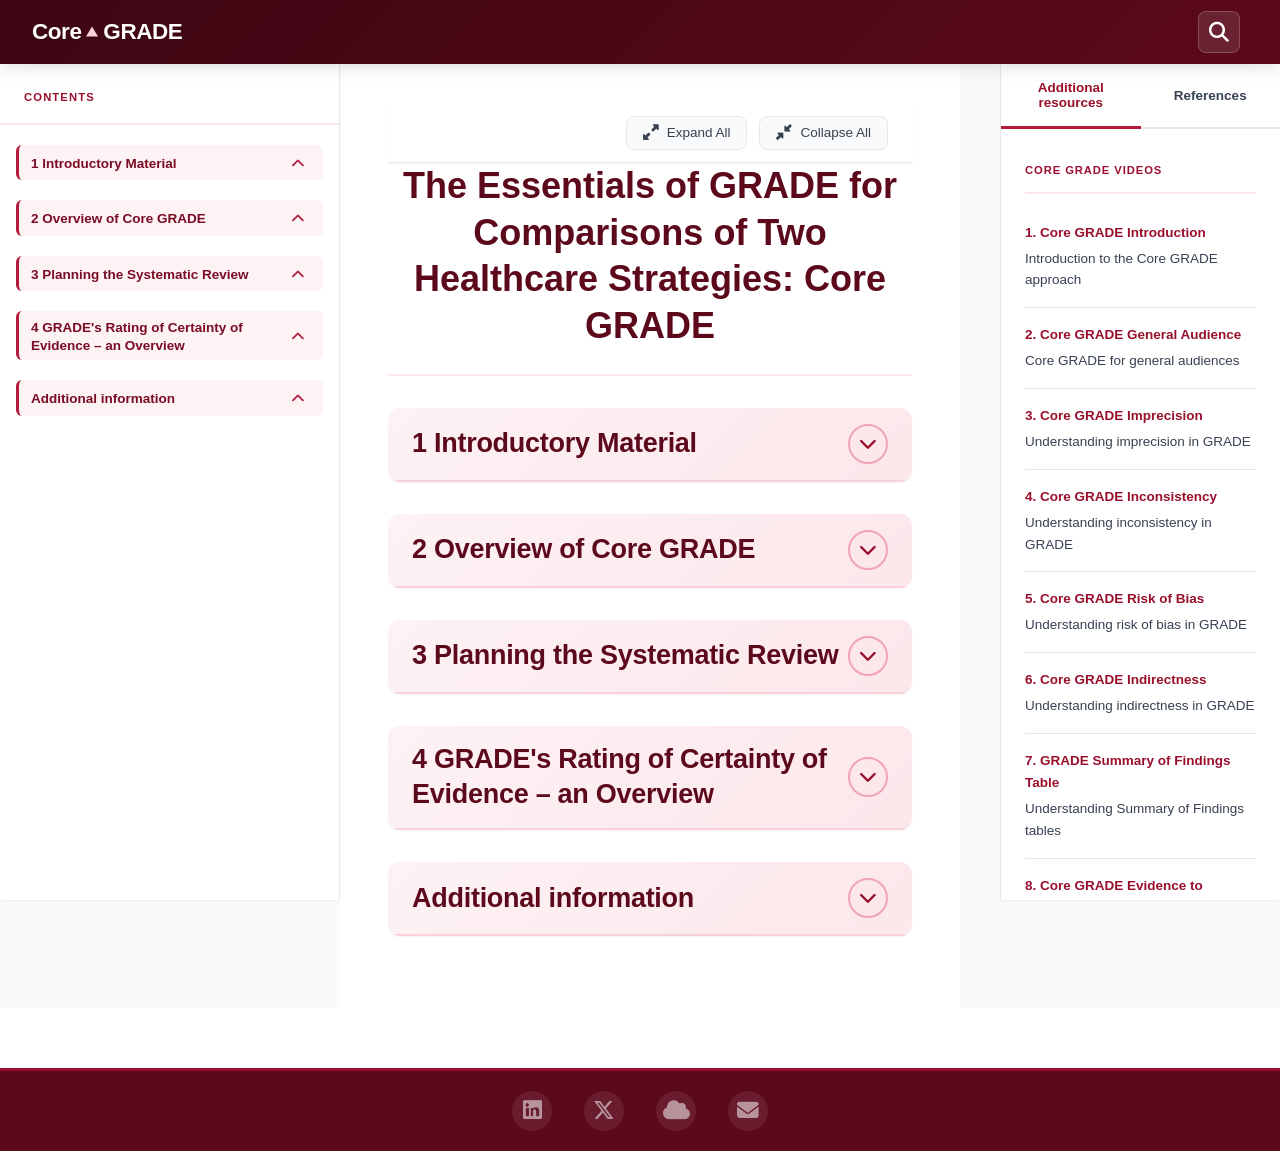
==== index.html @ 1bd0491e "Update contributor name" ====
<!DOCTYPE html>
<html lang="en">
<head>
    <meta charset="UTF-8">
    <meta name="viewport" content="width=device-width, initial-scale=1.0">
    <title>Core·GRADE - Grading of Recommendations Assessment, Development and Evaluation</title>
    <link rel="stylesheet" href="styles.css?v=12">
    <link rel="stylesheet" href="https://cdnjs.cloudflare.com/ajax/libs/font-awesome/6.5.1/css/all.min.css">
    <meta http-equiv="Cache-Control" content="no-cache, no-store, must-revalidate">
    <meta http-equiv="Pragma" content="no-cache">
    <meta http-equiv="Expires" content="0">
</head>
<body>
    <header class="site-header">
        <div class="header-container">
            <div class="logo">
                <span class="wordmark">Core<span class="logo-triangle" aria-hidden="true"></span>GRADE</span>
            </div>
            <button class="mobile-menu-toggle" id="mobileMenuToggle">
                <i class="fas fa-bars"></i>
            </button>

            <button class="search-toggle" id="searchToggle" aria-label="Search">
                <i class="fas fa-search"></i>
            </button>
        </div>
    </header>

    <div class="site-layout">
        <aside class="sidebar" id="sidebar">
            <div class="sidebar-header">
                <h3>Contents</h3>
            </div>
                                    <nav class="sidebar-nav" id="sidebar-nav">
                <div class="nav-section">
                    <h4 class="nav-section-title">1 Introductory Material</h4>
                    <ul class="nav-list">
                        <li><a href="#intro-what-is-core-grade-and-how-should-you-use-it-" class="sidebar-link level-2">1.1 What is Core GRADE and How Should You Use It?</a></li>
                        <li><a href="#intro-what-motivated-the-development-of-core-grade-" class="sidebar-link level-2">1.2 What Motivated the Development of Core GRADE?</a></li>
                        <li><a href="#intro-how-was-core-grade-created-" class="sidebar-link level-2">1.3 How Was Core GRADE created?</a></li>
                        <li><a href="#intro-core-grade-complementary-material" class="sidebar-link level-2">1.4 Core GRADE Complementary Material</a></li>
                        <li><a href="#intro-organizational-partnerships" class="sidebar-link level-2">1.5 Organizational partnerships</a></li>
                        <li><a href="#intro-citing-core-grade" class="sidebar-link level-2">1.6 Citing Core GRADE</a></li>
                        <li><a href="#intro-contributors" class="sidebar-link level-2">1.7 Contributors</a></li>
                    </ul>
                </div>

                <div class="nav-section">
                    <h4 class="nav-section-title">2 Overview of Core GRADE</h4>
                    <ul class="nav-list">
                        <li><a href="#intro-scope-of-core-grade" class="sidebar-link level-2">2.1 Scope of Core GRADE</a></li>
                        <li><a href="#intro-the-core-grade-process-systematic-reviews-and-evidence-to-recommendations" class="sidebar-link level-2">2.2 The Core GRADE Process, Systematic Reviews and Evidence to Recommendations</a></li>
                    </ul>
                </div>

                <div class="nav-section">
                    <h4 class="nav-section-title">3 Planning the Systematic Review</h4>
                    <ul class="nav-list">
                        <li><a href="#intro-formulating-the-question" class="sidebar-link level-2">3.1 Framing the Question</a></li>
                        <li><a href="#intro-identifying-outcomes-and-rating-their-importance" class="sidebar-link level-2">3.2 Rating the importance of outcomes</a></li>
                        <li><a href="#intro-specific-considerations-in-planning-a-review-differing-effects-across-populations-interventions-or-outcomes" class="sidebar-link level-2">3.3 Considering the possibility of different effects across differences in populations, interventions, or outcomes</a></li>
                        <li><a href="#intro-specific-considerations-in-planning-a-systematic-review-possible-need-for-indirect-evidence" class="sidebar-link level-2">3.4 Possible need for indirect evidence</a></li>
                    </ul>
                </div>

                <div class="nav-section">
                    <h4 class="nav-section-title">4 GRADE's Rating of Certainty of Evidence – an Overview</h4>
                    <ul class="nav-list">
                        <li><a href="#intro-the-first-step-in-assessing-certainty-choosing-a-target-of-certainty-rating" class="sidebar-link level-2">4.1 The First Step in Assessing Certainty: Choosing a Target of Certainty Rating</a></li>
                        <li><a href="#intro-overview-of-the-process-of-choosing-a-target-and-possible-thresholds" class="sidebar-link level-3">Overview of the process of choosing a target and possible thresholds</a></li>
                        <li><a href="#intro-assessing-if-the-effect-is-or-is-not-important-mid-as-threshold-" class="sidebar-link level-3">Assessing if the effect is or is not important (MID as threshold)</a></li>
                        <li><a href="#intro-assessing-whether-a-true-underlying-treatment-effect-exists-null-as-threshold-" class="sidebar-link level-3">Assessing whether a true underlying treatment effect exists (null as threshold)</a></li>

                        <li><a href="#intro-rating-certainty-of-evidence-imprecision" class="sidebar-link level-2">4.2 Rating certainty of evidence: Imprecision</a></li>
                        <li><a href="#intro-imprecision-defined" class="sidebar-link level-3">Imprecision defined</a></li>
                        <li><a href="#intro-rating-down-or-not-for-imprecision" class="sidebar-link level-3">Rating down (or not) for imprecision</a></li>
                        <li><a href="#intro-rating-down-once-or-twice-for-imprecision" class="sidebar-link level-3">Rating down once or twice for imprecision</a></li>
                        <li><a href="#intro-rating-down-once-or-twice-for-imprecision-general-principles" class="sidebar-link level-3">Rating down once or twice for imprecision: general principles</a></li>
                        <li><a href="#intro-rating-down-for-imprecision-when-effects-are-large-and-sample-size-limited" class="sidebar-link level-3">Rating down for imprecision when effects are large and sample size limited</a></li>
                        <li><a href="#intro-conclusion-imprecision" class="sidebar-link level-3">Conclusion</a></li>

                        <li><a href="#intro-rating-certainty-of-evidence-inconsistency" class="sidebar-link level-2">4.3 Rating certainty of evidence: Inconsistency</a></li>
                        <li><a href="#intro-what-do-we-mean-by-inconsistency-" class="sidebar-link level-3">What do we mean by inconsistency?</a></li>
                        <li><a href="#intro-choosing-the-right-measure-of-effect-when-assessing-inconsistency" class="sidebar-link level-3">Choosing the right measure of effect when assessing inconsistency</a></li>
                        <li><a href="#intro-core-grade-s-approach-to-preparing-for-inconsistency" class="sidebar-link level-3">Core GRADE's approach to preparing for inconsistency</a></li>
                        <li><a href="#intro-three-options-for-possible-subgroups-with-different-intervention-effects" class="sidebar-link level-3">Three options for possible subgroups with different intervention effects</a></li>
                        <li><a href="#intro-need-for-a-priori-hypotheses-with-a-specified-direction" class="sidebar-link level-3">Need for a priori hypotheses with a specified direction</a></li>
                        <li><a href="#intro-criteria-for-judging-serious-inconsistency" class="sidebar-link level-3">Criteria for judging serious inconsistency</a></li>
                        <li><a href="#intro-three-visual-criteria-from-forest-plots" class="sidebar-link level-3">Three visual criteria from forest plots</a></li>
                        <li><a href="#intro-applying-visual-criteria-how-choice-of-threshold-affects-judgments-of-inconsistency" class="sidebar-link level-3">Applying visual criteria: how choice of threshold affects judgments of inconsistency</a></li>
                        <li><a href="#intro-one-criterion-for-statistical-assessment" class="sidebar-link level-3">One criterion for statistical assessment</a></li>
                        <li><a href="#intro-the-burden-of-proof-lies-with-those-claiming-a-subgroup-effect" class="sidebar-link level-3">The burden of proof lies with those claiming a subgroup effect</a></li>
                        <li><a href="#intro-criteria-for-judging-the-credibility-of-subgroup-effects" class="sidebar-link level-3">Criteria for judging the credibility of subgroup effects</a></li>
                        <li><a href="#intro-addressing-the-results-of-the-subgroup-credibility-exploration" class="sidebar-link level-3">Addressing the results of the subgroup credibility exploration</a></li>
                        <li><a href="#intro-conclusion-inconsistency" class="sidebar-link level-3">Conclusion</a></li>

                        <li><a href="#intro-rating-certainty-of-evidence-risk-of-bias" class="sidebar-link level-2">4.4 Rating certainty of evidence: Risk of Bias</a></li>
                        <li><a href="#intro-what-you-will-learn-in-this-section" class="sidebar-link level-3">What you will learn in this section</a></li>
                        <li><a href="#intro-what-do-we-mean-by-risk-of-bias" class="sidebar-link level-3">What do we mean by risk of bias</a></li>
                        <li><a href="#intro-risk-of-bias-in-individual-studies-randomized-trials" class="sidebar-link level-3">Risk of bias in individual studies: Randomized trials</a></li>
                        <li><a href="#intro-risk-of-bias-in-non-randomized-studies" class="sidebar-link level-3">Risk of bias in non-randomized studies</a></li>
                        <li><a href="#intro-deciding-on-low-or-high-risk-of-bias-in-individual-randomized-controlled-trials-or-nrsi" class="sidebar-link level-3">Deciding on low or high risk of bias in individual randomized controlled trials or NRSI</a></li>
                        <li><a href="#intro-risk-of-bias-may-differ-across-outcomes-in-a-study" class="sidebar-link level-3">Risk of bias may differ across outcomes in a study</a></li>
                        <li><a href="#intro-rating-risk-of-bias-across-bodies-of-evidence" class="sidebar-link level-3">Rating risk of bias across bodies of evidence</a></li>
                        <li><a href="#intro-conclusion-risk-of-bias" class="sidebar-link level-3">Conclusion</a></li>

                        <li><a href="#intro-publication-bias" class="sidebar-link level-2">4.5 Publication Bias</a></li>
                        <li><a href="#intro-what-is-publication-bias" class="sidebar-link level-3">What is publication bias</a></li>
                        <li><a href="#intro-avoiding-publication-bias-comprehensive-search" class="sidebar-link level-3">Avoiding publication bias: comprehensive search</a></li>
                        <li><a href="#intro-addressing-publication-bias" class="sidebar-link level-3">Addressing publication bias</a></li>
                        <li><a href="#intro-commercial-funding" class="sidebar-link level-3">Commercial funding</a></li>
                        <li><a href="#intro-funnel-plots-and-statistical-tests" class="sidebar-link level-3">Funnel plots and statistical tests</a></li>
                        <li><a href="#intro-selective-outcome-reporting" class="sidebar-link level-3">Selective outcome reporting: Its relationship to publication bias and risk of bias</a></li>

                        <li><a href="#intro-rating-up-certainty" class="sidebar-link level-2">4.6 Rating up certainty of evidence</a></li>
                        <li><a href="#intro-large-magnitude-of-effect" class="sidebar-link level-3">Large magnitude of effect</a></li>
                        <li><a href="#intro-dose-response-gradient" class="sidebar-link level-3">Dose-response gradient</a></li>

                        <li><a href="#intro-rating-certainty-of-evidence-indirectness" class="sidebar-link level-2">4.7 Rating Certainty of Evidence: Indirectness</a></li>
                        <li><a href="#intro-two-types-of-indirectness-indirect-comparisons" class="sidebar-link level-3">Two types of indirectness - Indirect comparisons</a></li>
                        <li><a href="#intro-two-types-of-indirectness-indirectness-related-to-pico-issues" class="sidebar-link level-3">Two types of indirectness - Indirectness related to PICO issues</a></li>
                        <li><a href="#intro-indirectness-concerns-in-guidelines-and-health-technology-assessments-versus-in-systematic-reviews" class="sidebar-link level-3">Indirectness concerns in guidelines and health technology assessments versus in systematic reviews</a></li>
                        <li><a href="#intro-indirectness-versus-inconsistency" class="sidebar-link level-3">Indirectness versus inconsistency</a></li>
                        <li><a href="#intro-indirectness-encountered-during-search-for-direct-evidence" class="sidebar-link level-3">Indirectness encountered during search for direct evidence</a></li>
                        <li><a href="#intro-indirectness-encountered-during-deliberate-search-for-indirect-evidence" class="sidebar-link level-3">Indirectness encountered during deliberate search for indirect evidence</a></li>
                        <li><a href="#intro-neglect-of-indirect-evidence" class="sidebar-link level-3">Neglect of indirect evidence</a></li>
                        <li><a href="#intro-examples-of-indirectness-differences-in-population" class="sidebar-link level-3">Examples of indirectness: differences in population</a></li>
                        <li><a href="#intro-differences-in-condition" class="sidebar-link level-3">Differences in condition</a></li>
                        <li><a href="#intro-indirect-evidence-for-harms" class="sidebar-link level-3">Indirect evidence for harms</a></li>
                        <li><a href="#intro-examples-of-indirectness-differences-in-interventions" class="sidebar-link level-3">Examples of indirectness: differences in interventions</a></li>
                        <li><a href="#intro-non-adherence" class="sidebar-link level-3">Non-adherence</a></li>
                        <li><a href="#intro-trials-that-allow-switching-treatments" class="sidebar-link level-3">Trials that allow switching treatments</a></li>
                        <li><a href="#intro-change-of-intervention-technology" class="sidebar-link level-3">Change of intervention technology</a></li>
                        <li><a href="#intro-examples-of-indirectness-differences-in-comparators" class="sidebar-link level-3">Examples of indirectness: differences in comparators</a></li>
                        <li><a href="#intro-differences-in-outcomes" class="sidebar-link level-3">Differences in outcomes</a></li>
                        <li><a href="#intro-conclusion-indirectness" class="sidebar-link level-3">Conclusion</a></li>

                        <li><a href="#intro-presenting-the-evidence-in-summary-of-findings-tables" class="sidebar-link level-2">4.8 Presenting the evidence in summary of findings tables</a></li>
                        <li><a href="#intro-components-of-summary-of-findings-tables" class="sidebar-link level-3">Components of summary of findings tables</a></li>
                        <li><a href="#intro-presenting-dichotomous-outcomes-relative-measures-of-effect" class="sidebar-link level-3">Presenting dichotomous outcomes: Relative measures of effect</a></li>
                        <li><a href="#intro-calculating-and-presenting-absolute-measures-of-effect-applying-relative-effects-to-baseline-risks" class="sidebar-link level-3">Calculating and presenting absolute measures of effect: Applying relative effects to baseline risks</a></li>
                        <li><a href="#intro-different-risk-groups" class="sidebar-link level-3">Different risk groups</a></li>
                        <li><a href="#intro-directly-calculating-risk-differences" class="sidebar-link level-3">Directly calculating risk differences</a></li>
                        <li><a href="#intro-presenting-continuous-outcomes-when-studies-used-the-same-measure" class="sidebar-link level-3">Presenting continuous outcomes: When studies used the same measure</a></li>
                        <li><a href="#intro-when-studies-used-different-measures" class="sidebar-link level-3">When studies used different measures</a></li>
                        <li><a href="#intro-additional-considerations-for-summary-of-findings-tables-choosing-which-outcomes-to-present" class="sidebar-link level-3">Additional considerations for summary of findings tables: Choosing which outcomes to present</a></li>
                        <li><a href="#intro-when-data-cannot-be-pooled" class="sidebar-link level-3">When data cannot be pooled</a></li>
                        <li><a href="#intro-burden-of-treatment" class="sidebar-link level-3">Burden of treatment</a></li>
                        <li><a href="#intro-direct-versus-indirect-evidence" class="sidebar-link level-3">Direct versus indirect evidence</a></li>
                        <li><a href="#intro-when-data-are-available-from-randomized-trials-and-non-randomized-studies" class="sidebar-link level-3">When data are available from randomized trials and non-randomized studies</a></li>
                        <li><a href="#intro-software" class="sidebar-link level-3">Software</a></li>
                        <li><a href="#intro-conclusion-summary-of-findings" class="sidebar-link level-3">Conclusion</a></li>

                        <li><a href="#intro-principles-of-moving-from-evidence-to-decisions" class="sidebar-link level-2">4.9 Principles of moving from evidence to decisions</a></li>
                        <li><a href="#intro-grade-recommendations" class="sidebar-link level-3">GRADE recommendations</a></li>
                        <li><a href="#intro-determinants-of-direction-and-strength-of-recommendations" class="sidebar-link level-3">Determinants of direction and strength of recommendations</a></li>
                        <li><a href="#intro-organization-of-the-guideline-process" class="sidebar-link level-3">Organization of the guideline process</a></li>
                        <li><a href="#intro-the-process-of-moving-from-evidence-to-recommendations" class="sidebar-link level-3">The process of moving from evidence to recommendations</a></li>
                        <li><a href="#intro-perspective" class="sidebar-link level-3">Perspective</a></li>
                        <li><a href="#intro-choosing-the-mid-for-each-critical-and-important-outcome-necessity-for-choosing-the-mid" class="sidebar-link level-3">Choosing the MID for each critical and important outcome: Necessity for choosing the MID</a></li>
                        <li><a href="#intro-evidence-that-may-inform-choice-of-mid" class="sidebar-link level-3">Evidence that may inform choice of MID</a></li>
                        <li><a href="#intro-choosing-mids" class="sidebar-link level-3">Choosing MIDs</a></li>
                        <li><a href="#intro-balancing-benefits-harms-and-burdens" class="sidebar-link level-3">Balancing benefits, harms, and burdens</a></li>
                        <li><a href="#intro-constructing-the-recommendations" class="sidebar-link level-3">Constructing the recommendations</a></li>
                        <li><a href="#intro-only-in-research-setting-recommendations" class="sidebar-link level-3">Only in research setting recommendations</a></li>
                        <li><a href="#intro-additional-examples-of-moving-from-evidence-to-recommendations-individual-patient-perspective" class="sidebar-link level-3">Additional examples of moving from evidence to recommendations: Individual patient perspective</a></li>
                        <li><a href="#intro-population-perspective-and-secondary-evidence-to-decision-considerations" class="sidebar-link level-3">Population perspective and secondary evidence to decision considerations</a></li>
                        <li><a href="#intro-optimized-presentation-of-recommendations" class="sidebar-link level-3">Optimized presentation of recommendations</a></li>
                        <li><a href="#intro-enhancing-dissemination-of-guidelines" class="sidebar-link level-3">Enhancing dissemination of guidelines</a></li>
                        <li><a href="#intro-conclusion-evidence-to-decisions" class="sidebar-link level-3">Conclusion</a></li>
                    </ul>
                </div>

                <div class="nav-section">
                    <h4 class="nav-section-title">Additional information</h4>
                    <ul class="nav-list">
                        <li><a href="#appendix-glossary" class="sidebar-link level-2">A Glossary of GRADE terms</a></li>
                        <li><a href="#appendix-framing-question" class="sidebar-link level-2">Framing the question: another example</a></li>
                        <li><a href="#appendix-considering-different-effects" class="sidebar-link level-2">Considering the possibility of different effects</a></li>
                        <li><a href="#appendix-imprecision-ranges" class="sidebar-link level-2">Imprecision rating for ranges of effects</a></li>
                        <li><a href="#appendix-calculating-absolute-effect" class="sidebar-link level-2">Calculating absolute effect based on baseline risk and relative effect</a></li>
                        <li><a href="#appendix-choosing-models" class="sidebar-link level-2">Choosing between random effects and fixed effect models</a></li>
                        <li><a href="#appendix-imprecision-null" class="sidebar-link level-2">Rating down (or not) for imprecision</a></li>
                        <li><a href="#appendix-imprecision-large-effect" class="sidebar-link level-2">Rating down for imprecision when effects are large</a></li>
                        <li><a href="#appendix-mid-relative-risk" class="sidebar-link level-2">Generating an MID relative risk threshold</a></li>
                        <li><a href="#appendix-iceman" class="sidebar-link level-2">Criteria for judging the credibility of subgroup effects</a></li>
                        <li><a href="#appendix-beyond-risk-of-bias" class="sidebar-link level-2">Rating risk of bias across bodies of evidence</a></li>
                        <li><a href="#appendix-panel-survey-approach" class="sidebar-link level-2">Panel survey approach for eliciting views on MID</a></li>
                        <li><a href="#appendix-panel-experience" class="sidebar-link level-2">Experience with the panel survey approach</a></li>
                        <li><a href="#appendix-strong-recommendations-low-certainty" class="sidebar-link level-2">Examples of strong recommendations based on low certainty evidence</a></li>
                        <li><a href="#appendix-structured-evidence-to-decision" class="sidebar-link level-2">Example of a structured evidence to decision framework</a></li>
                        <li><a href="#appendix-rating-up-alternative" class="sidebar-link level-2">Alternative approach to rating up certainty of evidence from non-randomized studies</a></li>
                        <li><a href="#appendix-practical-issues-sofs" class="sidebar-link level-2">Including practical issues in SoFs</a></li>
                        <li><a href="#appendix-calculating-risk-differences" class="sidebar-link level-2">Directly calculating risk differences</a></li>
                        <li><a href="#appendix-absolute-effects-baseline-risk" class="sidebar-link level-2">Calculating absolute effects based on baseline risk and relative effects</a></li>
                        <li><a href="#appendix-writing-footnotes" class="sidebar-link level-2">Writing footnotes to explain certainty of evidence judgments</a></li>
                        <li><a href="#appendix-evidence-profiles" class="sidebar-link level-2">Alternative format for summarizing evidence profiles</a></li>
                        <li><a href="#appendix-robust-rct" class="sidebar-link level-2">Alternative approach to addressing missing outcome data</a></li>
                    </ul>
                </div>
            </nav>
        </aside>

        <div class="resize-handle" id="leftResizeHandle"></div>

                                                                                                                <main class="main-content">
            <div class="collapse-controls">
                <button class="collapse-control-btn" onclick="expandAll()">
                    <i class="fas fa-expand-alt"></i>
                    <span>Expand All</span>
                </button>
                <button class="collapse-control-btn" onclick="collapseAll()">
                    <i class="fas fa-compress-alt"></i>
                    <span>Collapse All</span>
                </button>
            </div>

        <div class="page-title">
            <h1>The Essentials of GRADE for Comparisons of Two Healthcare Strategies: Core GRADE</h1>
        </div>

        <div id="chapter-introduction" class="chapter-container">
            <div class="chapter-header">
                <h2>1 Introductory Material</h2>
                <button class="chapter-collapse-btn" aria-expanded="true">
                    <i class="fas fa-chevron-up"></i>
                </button>
            </div>
            <div class="chapter-content">

                <section id="intro-what-is-core-grade-and-how-should-you-use-it-" class="content-section">
                    <div class="section-header">
                        <h3>1.1 What is Core GRADE and How Should You Use It?</h3>
                    </div>
                    <div class="content-article">
                        <p>Core GRADE provides a distillation of all that is essential from prior GRADE guidance to produce rigorous GRADE applications to systematic reviews, clinical practice guidelines, and health technology assessments (HTA). In other words: if you wish to use GRADE to create a review, a guideline, or an HTA for paired comparisons of healthcare strategies, this is the only place you have to look.</p>
<p>Core GRADE also includes refinements, all of which are simplifications, clarifications, or presentations that enhance the clarity and ease of GRADE <a href="https://pubmed.ncbi.nlm.nih.gov/41207400/" target="_blank">use</a>. Key innovations include an emphasis on viewing both individual GRADE domains and overall certainty as continua; clarification of decisions related to addressing potential relative and absolute subgroup effects when formulating patient/intervention/comparator/outcome (PICO) questions; and, most important, the use of flow charts and algorithms to guide GRADE implementation.</p>
<p>Finally, Core GRADE includes many examples, and quite a few appendices. Most of the appendices provide additional illustrative examples of material in the text. On occasion, they present extensions that go beyond Core GRADE. We include these primarily for readers who may be wondering about how we see more complex guidance that the Core does not include.</p>
                    </div>
                </section>

                <section id="intro-what-motivated-the-development-of-core-grade-" class="content-section">
                    <div class="section-header">
                        <h3>1.2 What Motivated the Development of Core GRADE?</h3>
                    </div>
                    <div class="content-article">
                        <p>GRADE has had an enormous impact on the world of evidence synthesis and evidence-based recommendations. Reasons for the rapidity of GRADE’s widespread uptake included its initial practicality and user friendliness, combined with rigor and detailed guidance for application.</p>
<p>That initial user friendliness has unfortunately been seriously undermined by increasing complexity and difficulty navigating the large body of GRADE guidance. More than 60 publications now provide guidance on GRADE, many with levels of complexity that GRADE users find challenging. Secondly, keeping up with evolving GRADE guidance has proved daunting for users required to find and process continually appearing new guidance that is poorly organised and difficult to navigate.</p>
<p>We created Core GRADE in response to the need for a concise, well organised exposition of the key GRADE elements that users require to ensure that their judgments about certainty of evidence and strength of recommendations are optimal. Core GRADE serves the needs of systematic review authors, guideline developers, and health technology assessment practitioners—individuals who compare healthcare strategies and are interested in using GRADE. Another audience is EBM educators who help clinicians to understand and use GRADE to guide clinical care. Core GRADE solves the problem of outdated and poorly organised guidance resulting from the sequential publication of the many GRADE papers over 20 years.</p>
                    </div>
                </section>

                <section id="intro-how-was-core-grade-created-" class="content-section">
                    <div class="section-header">
                        <h3>1.3 How Was Core GRADE created?</h3>
                    </div>
                    <div class="content-article">
                        <p>The authors of Core GRADE, who included those primarily responsible for the key papers in the original Journal of Clinical Epidemiology series, began by identifying and reviewing in detail all prior GRADE guidance. These included papers published under the auspices of the GRADE working group and other guidance published by GRADE experts. For each item of guidance, we asked ourselves: is this guidance necessary to make sound judgments on certainty of evidence and direction and strength of recommendations. If the answer to the question was no, you won’t find the item in Core GRADE. Core GRADE thus includes all the essentials for paired comparisons of healthcare strategies from prior GRADE writings, and nothing beyond the essentials, however elegant or sophisticated.</p>
<p>Some have raised questions about whether Core GRADE is really GRADE. The process by which we developed the Core demonstrates that nothing could be more GRADE than the Core - as this one minute video illustrates: <a href="https://vimeo.com/1151358052?share=copy&amp;fl=sv&amp;fe=ci#t=3" target="_blank">video</a></p>
                        <div style="text-align: center;">
                            <video width="640" controls>
                                <source src="视频/0GRADE.mp4" type="video/mp4">
                                您的浏览器不支持视频标签。
                            </video>
                        </div>
                    </div>
                </section>

                <section id="intro-core-grade-complementary-material" class="content-section">
                    <div class="section-header">
                        <h3>1.4 Core GRADE Complementary Material</h3>
                    </div>
                    <div class="content-article">
                        <p>This website contains additional material that you may find of use in applying Core GRADE.</p>
<p>Frequently asked questions: Core GRADE users have asked questions that arose in their systematic reviews and guidelines. We have provided answers to these questions, in the process clarifiying particular points of GRADE guidance. If you have a question about GRADE use that you would like answered, just send an email to guyatt@mcmaster.ca. You will receive a quick response.</p>
<p>JUDGE, a step-by-step tool for GRADE certainty ratings: The website includes a new instrument aiding reviewers in application of Core GRADE. Because GRADE guidance remains largely conceptual, a complementary tool that translates these principles into step-by-step processes that users can consistently apply is needed. JUDGE is this tool – it helps Justifying Uncertainty Decisions for GRADEing Evidence. Core GRADE’s explicit algorithms and flowcharts clarify the logic of certainty assessment and JUDGE converts each element of the certainty-assessment reasoning pathway into a sequence of structured signalling questions, guiding users through transparent judgments. By embedding Core GRADE into explicit decision pathways, JUDGE combines conceptual rigour with practical usability, supporting application of GRADE across systematic reviews for users with differing levels of expertise.</p>
<p>ROBUST-RCT for assessing risk of bias in RCTs: The website also includes all you need to apply the instrument for assessing risk of bias, ROBUST-RCT, that we recommend. ROBUST-RCT achieves the perfect balance between simplicity and methodological rigor and includes important innovations. First, it proposes a two-step approach for assessing core items: evaluation of whether methodological safeguards had been implemented and then judge the extent to which any deficits in instituting safeguards resulted in risk of bias. Second, it suggests eight optional items that systematic reviewers can, if the issues are important for their review, include.</p>
<p>ICEMAN for assessing the certainty of subgroup analysis: The only formally structured instrument available for addressing the credibility of subgroup analyses. ICEMAN offers versions for RCTs and, most relevant for GRADE, systematic reviews. The instrument provides a small set of rating items and an overall credibility item that integrates well with the GRADE approach. Since its publication in 2020, ICEMAN has received wide use and positive feedback from GRADE users. You can find all you need to use ICEMAN, including a user manual, at www.iceman.help.</p>
                    </div>
                </section>

                <section id="intro-organizational-partnerships" class="content-section">
                    <div class="section-header">
                        <h3>1.5 Organizational partnerships</h3>
                    </div>
                    <div class="content-article">
                        <p>Core GRADE is a creation of its authors in partnership with the MAGIC Evidence Ecosystem Foundation <a href="https://magicevidence.org/" target="_blank">https://magicevidence.org/</a> a non-profit organization promoting high-value, low-waste healthcare via a digital ecosystem of trustworthy guidelines, evidence summaries, and decision aids. In producing the Core GRADE website, we have also worked in partnership with McMaster University; McMaster is hosting this website.</p>
<p>Feedback Core GRADE is a process in evolution. We welcome feedback, particularly in how we can improve Core GRADE. Whatever you find unclear, too complicated, unnecessary, or could be better expressed please let us know. Just send an email to guyatt@mcmaster.ca</p>
<p>What this Resource Doesn’t Do The Core GRADE website takes a minimalist approach to citations. If you wish to explore the full range of articles relevant to Core GRADE you will need to go back to the BMJ papers.</p>
<p>Moreover, If you wish to include more complex or sophisticated guidance beyond the essentials of GRADE, you will need to consult published GRADE papers. For some authors, and some target audiences, this may be desirable. However, is including more complex considerations ever necessary to ensure trustworthy GRADE ratings of certainty or recommendation direction and strength? Given that Core GRADE includes all elements necessary to make trustworthy judgments regarding certainty of evidence grading recommendations, we think not.</p>
                    </div>
                </section>

                <section id="intro-citing-core-grade" class="content-section">
                    <div class="section-header">
                        <h3>1.6 Citing Core GRADE</h3>
                    </div>
                    <div class="content-article">
                        <p>When you are using Core GRADE for your reviews, guidelines, or health technology assessments, though your access was through the website, we would appreciate your citing the original GRADE papers from the BMJ from which the material you have used came. The citations follow:</p>
<p><span class="ref-citation" data-ref="1">1. Why Core GRADE is needed: introduction to a new series in The BMJ</span></p>
<div class="ref-popup" id="ref-popup-1">
<div class="ref-popup-header">Why Core GRADE is needed: introduction to a new series in The BMJ</div>
<div class="ref-popup-body">
<div class="ref-popup-authors">Guyatt G, Hultcrantz M, Agoritsas T, Iorio A, Vandvik PO, Montori VM</div>
<div class="ref-popup-journal"><em>BMJ</em>. 2025 Apr 15;389:e081902</div>
<div class="ref-popup-links">
<a href="https://doi.org/10.1136/bmj-2024-081902" target="_blank" class="ref-popup-link"><i class="fas fa-link"></i> DOI: 10.1136/bmj-2024-081902</a>
<a href="https://pubmed.ncbi.nlm.nih.gov/40233981" target="_blank" class="ref-popup-link"><i class="fas fa-external-link-alt"></i> PMID: 40233981</a>
<a href="https://www.bmj.com/content/389/bmj-2024-081902.long" target="_blank" class="ref-popup-link"><i class="fas fa-file-alt"></i> BMJ Article</a>
<a href="RIS文件/1.ris" download class="ref-popup-link"><i class="fas fa-download"></i> Download RIS</a>
</div>
</div></div>
<p><span class="ref-citation" data-ref="2">2. Core GRADE 1: overview of the Core GRADE approach</span></p>
<div class="ref-popup" id="ref-popup-2">
<div class="ref-popup-header">Core GRADE 1: overview of the Core GRADE approach</div>
<div class="ref-popup-body">
<div class="ref-popup-authors">Guyatt G, Agoritsas T, Brignardello-Petersen R, Mustafa RA, Rylance J, Foroutan F, Prasad M, Agarwal A, De Beer H, Murad MH, Schandelmaier S, Iorio A, Yao L, Jaeschke R, Vandvik PO, Zeng L, Parpia S, D&#x27;Souza R, Rind D, Chu DK, Eachempati P, Prasad K, Hultcrantz M, Montori VM</div>
<div class="ref-popup-journal"><em>BMJ</em>. 2025 Apr 22;389:e081903</div>
<div class="ref-popup-links">
<a href="https://doi.org/10.1136/bmj-2024-081903" target="_blank" class="ref-popup-link"><i class="fas fa-link"></i> DOI: 10.1136/bmj-2024-081903</a>
<a href="https://pubmed.ncbi.nlm.nih.gov/40262844" target="_blank" class="ref-popup-link"><i class="fas fa-external-link-alt"></i> PMID: 40262844</a>
<a href="https://www.bmj.com/content/389/bmj-2024-081903.long" target="_blank" class="ref-popup-link"><i class="fas fa-file-alt"></i> BMJ Article</a>
<a href="RIS文件/2.ris" download class="ref-popup-link"><i class="fas fa-download"></i> Download RIS</a>
</div>
</div></div>
<p><span class="ref-citation" data-ref="3">3. Core GRADE 2: choosing the target of certainty rating and assessing imprecision</span></p>
<div class="ref-popup" id="ref-popup-3">
<div class="ref-popup-header">Core GRADE 2: choosing the target of certainty rating and assessing imprecision</div>
<div class="ref-popup-body">
<div class="ref-popup-authors">Guyatt G, Zeng L, Brignardello-Petersen R, Prasad M, De Beer H, Murad MH, Iorio A, Agarwal A, Yao L, Agoritsas T, Rylance J, Mustafa RA, Vandvik PO, Eachempati P, Zhai C, Zhang L, Montori VM, Hultcrantz M</div>
<div class="ref-popup-journal"><em>BMJ</em>. 2025 Apr 29;389:e081904</div>
<div class="ref-popup-links">
<a href="https://doi.org/10.1136/bmj-2024-081904" target="_blank" class="ref-popup-link"><i class="fas fa-link"></i> DOI: 10.1136/bmj-2024-081904</a>
<a href="https://pubmed.ncbi.nlm.nih.gov/40300802" target="_blank" class="ref-popup-link"><i class="fas fa-external-link-alt"></i> PMID: 40300802</a>
<a href="https://www.bmj.com/content/389/bmj-2024-081904.long" target="_blank" class="ref-popup-link"><i class="fas fa-file-alt"></i> BMJ Article</a>
<a href="RIS文件/3.ris" download class="ref-popup-link"><i class="fas fa-download"></i> Download RIS</a>
</div>
</div></div>
<p><span class="ref-citation" data-ref="4">4. Core GRADE 3: rating certainty of evidence-assessing inconsistency</span></p>
<div class="ref-popup" id="ref-popup-4">
<div class="ref-popup-header">Core GRADE 3: rating certainty of evidence-assessing inconsistency</div>
<div class="ref-popup-body">
<div class="ref-popup-authors">Guyatt G, Schandelmaier S, Brignardello-Petersen R, De Beer H, Prasad M, Murad MH, Eachempati P, Chu DK, D&#x27;Souza R, Iorio A, Agoritsas T, Yao L, Mustafa RA, Parpia S, Santaguida P, Vandvik PO, Hultcrantz M, Montori VM</div>
<div class="ref-popup-journal"><em>BMJ</em>. 2025 May 6;389:e081905</div>
<div class="ref-popup-links">
<a href="https://doi.org/10.1136/bmj-2024-081905" target="_blank" class="ref-popup-link"><i class="fas fa-link"></i> DOI: 10.1136/bmj-2024-081905</a>
<a href="https://pubmed.ncbi.nlm.nih.gov/40328467" target="_blank" class="ref-popup-link"><i class="fas fa-external-link-alt"></i> PMID: 40328467</a>
<a href="https://www.bmj.com/content/389/bmj-2024-081905.long" target="_blank" class="ref-popup-link"><i class="fas fa-file-alt"></i> BMJ Article</a>
<a href="RIS文件/4.ris" download class="ref-popup-link"><i class="fas fa-download"></i> Download RIS</a>
</div>
</div></div>
<p><span class="ref-citation" data-ref="5">5. Core GRADE 4: rating certainty of evidence-risk of bias, publication bias, and reasons for rating up certainty</span></p>
<div class="ref-popup" id="ref-popup-5">
<div class="ref-popup-header">Core GRADE 4: rating certainty of evidence-risk of bias, publication bias, and reasons for rating up certainty</div>
<div class="ref-popup-body">
<div class="ref-popup-authors">Guyatt G, Wang Y, Eachempati P, Iorio A, Murad MH, Hultcrantz M, Chu DK, Florez ID, Hemkens LG, Agoritsas T, Yao L, Vandvik PO, Montori VM, Brignardello-Petersen R</div>
<div class="ref-popup-journal"><em>BMJ</em>. 2025 May 13;389:e083864</div>
<div class="ref-popup-links">
<a href="https://doi.org/10.1136/bmj-2024-083864" target="_blank" class="ref-popup-link"><i class="fas fa-link"></i> DOI: 10.1136/bmj-2024-083864</a>
<a href="https://pubmed.ncbi.nlm.nih.gov/40360206" target="_blank" class="ref-popup-link"><i class="fas fa-external-link-alt"></i> PMID: 40360206</a>
<a href="https://www.bmj.com/content/389/bmj-2024-083864.long" target="_blank" class="ref-popup-link"><i class="fas fa-file-alt"></i> BMJ Article</a>
<a href="RIS文件/5.ris" download class="ref-popup-link"><i class="fas fa-download"></i> Download RIS</a>
</div>
</div></div>
<p><span class="ref-citation" data-ref="6">6. Core GRADE 5: rating certainty of evidence-assessing indirectness</span></p>
<div class="ref-popup" id="ref-popup-6">
<div class="ref-popup-header">Core GRADE 5: rating certainty of evidence-assessing indirectness</div>
<div class="ref-popup-body">
<div class="ref-popup-authors">Guyatt G, Iorio A, De Beer H, Owen A, Agoritsas T, Murad MH, Karthikeyan G, Cuello C, Prasad M, Kim K, Ali DS, Agarwal A, Hemkens LG, Yao L, Hultcrantz M, Rylance J, Chu DK, Vandvik PO, Djulbegovic B, Mustafa RA, Zeng L, Eachempati P, Rochwerg B, Prasad K, Montori VM, Brignardello-Petersen R</div>
<div class="ref-popup-journal"><em>BMJ</em>. 2025 May 20;389:e083865</div>
<div class="ref-popup-links">
<a href="https://doi.org/10.1136/bmj-2024-083865" target="_blank" class="ref-popup-link"><i class="fas fa-link"></i> DOI: 10.1136/bmj-2024-083865</a>
<a href="https://pubmed.ncbi.nlm.nih.gov/40393729" target="_blank" class="ref-popup-link"><i class="fas fa-external-link-alt"></i> PMID: 40393729</a>
<a href="https://www.bmj.com/content/389/bmj-2024-083865.long" target="_blank" class="ref-popup-link"><i class="fas fa-file-alt"></i> BMJ Article</a>
<a href="RIS文件/6.ris" download class="ref-popup-link"><i class="fas fa-download"></i> Download RIS</a>
</div>
</div></div>
<p><span class="ref-citation" data-ref="7">7. Core GRADE 6: presenting the evidence in summary of findings tables</span></p>
<div class="ref-popup" id="ref-popup-7">
<div class="ref-popup-header">Core GRADE 6: presenting the evidence in summary of findings tables</div>
<div class="ref-popup-body">
<div class="ref-popup-authors">Guyatt G, Yao L, Murad MH, Hultcrantz M, Agoritsas T, De Beer H, Schandelmaier S, Iorio A, Zeng L, Prasad M, Vandvik PO, Mustafa RA, Agarwal A, Devji T, Florez ID, Djulbegovic B, Chu DK, Rochwerg B, Montori VM, Brignardello-Petersen R</div>
<div class="ref-popup-journal"><em>BMJ</em>. 2025 May 27;389:e083866</div>
<div class="ref-popup-links">
<a href="https://doi.org/10.1136/bmj-2024-083866" target="_blank" class="ref-popup-link"><i class="fas fa-link"></i> DOI: 10.1136/bmj-2024-083866</a>
<a href="https://pubmed.ncbi.nlm.nih.gov/40425239" target="_blank" class="ref-popup-link"><i class="fas fa-external-link-alt"></i> PMID: 40425239</a>
<a href="https://www.bmj.com/content/389/bmj-2024-083866.long" target="_blank" class="ref-popup-link"><i class="fas fa-file-alt"></i> BMJ Article</a>
<a href="RIS文件/7.ris" download class="ref-popup-link"><i class="fas fa-download"></i> Download RIS</a>
</div>
</div></div>
<p><span class="ref-citation" data-ref="8">8. Core GRADE 7: principles for moving from evidence to recommendations and decisions</span></p>
<div class="ref-popup" id="ref-popup-8">
<div class="ref-popup-header">Core GRADE 7: principles for moving from evidence to recommendations and decisions</div>
<div class="ref-popup-body">
<div class="ref-popup-authors">Guyatt G, Vandvik PO, Iorio A, Agarwal A, Yao L, Eachempati P, Zeng L, Chu DK, D&#x27;Souza R, Agoritsas T, Murad MH, Schandelmaier S, Rylance J, Djulbegovic B, Montori VM, Hultcrantz M, Brignardello-Petersen R</div>
<div class="ref-popup-journal"><em>BMJ</em>. 2025 Jun 3;389:e083867</div>
<div class="ref-popup-links">
<a href="https://doi.org/10.1136/bmj-2024-083867" target="_blank" class="ref-popup-link"><i class="fas fa-link"></i> DOI: 10.1136/bmj-2024-083867</a>
<a href="https://pubmed.ncbi.nlm.nih.gov/40461180" target="_blank" class="ref-popup-link"><i class="fas fa-external-link-alt"></i> PMID: 40461180</a>
<a href="https://www.bmj.com/content/389/bmj-2024-083867" target="_blank" class="ref-popup-link"><i class="fas fa-file-alt"></i> BMJ Article</a>
<a href="RIS文件/8.ris" download class="ref-popup-link"><i class="fas fa-download"></i> Download RIS</a>
</div>
</div></div>
                    </div>
                </section></section></section></section>

                <section id="intro-contributors" class="content-section">
                    <div class="section-header">
                        <h3>1.7 Contributors</h3>
                    </div>
                    <div class="content-article">
                        <p>Project oversight: Gordon Guyatt, Thomas Agoritsas Platform programming and Design: liang Yao, Kaitlynn Kemp, Mingming Wang, Ming Liu Leticia Kawano-Dourado  JUDGE and associated videos: Prashanti Eachempati  ROBUST-RCT: Ying Wang Core GRADE Authors: You can find the authors of each of the articles presented  on this website, in the BMJ series.  Authors making substantive contributions to the revisions in the website include: Thomas Agoritsas, Linan Zeng, Prashanti Eachempati, Dalal Ali, Hassan Murad, Sheri Keitz, Stefan Schandelmaier, Ariel Izcovich, Lars Hemkens, Monica Hultcrantz, Romina Brignardello, Luis Colunga, liang Yao, Alfonso Iorio, Reem Mustafa, Ying Wang Other Core GRADE authors include Victor Montori, Per Vandvik, Arnav Agarwal, Derek Chu, Rohan D’Souza, Stefan Schandelmaier, Jamie Rylance, Benjamin Djulbegovic, Farid Foroutan, Manya Prasad, Hans de Beer, Roman Jaeschke, Sameer Parpia, Kameshwar Prasad, Andrew Owen, Ganesan Karthikeyan, Carlos Coello, Kevin Kim, Bram Rochwerg, Chunjuan Zhai, Lingli Zhang, Pasqualina Santaguida, Tahira Devji, Ivan Florez</p>
                    </div>
                </section>
            </div>
        </div>

        <div id="chapter-overview-of-core-grade" class="chapter-container">
            <div class="chapter-header">
                <h2>2 Overview of Core GRADE</h2>
                <button class="chapter-collapse-btn" aria-expanded="true">
                    <i class="fas fa-chevron-up"></i>
                </button>
            </div>
            <div class="chapter-content">
                
                <section id="intro-scope-of-core-grade" class="content-section">
                    <div class="section-header">
                        <h3>2.1 Scope of Core GRADE</h3>
                    </div>
                    <div class="content-article">
                        <p>Core GRADE applies to the design, conduct, and analysis of systematic reviews as well as to use of their results in moving from evidence to decisions in clinical practice guidelines or health technology assessments. In the context of both reviews and guidelines, Core GRADE focuses on evidence comparing a single intervention with a single comparator. In the context of clinical practice guidelines, Core GRADE takes, primarily, an individual patient perspective. Nevertheless, the underlying principles also apply to a population or public health perspective that Core GRADE users may, in the context of clinical practice guidelines, consider as a secondary perspective. A glossary provides plain language definitions of key <a href="Appendix/1.Link%20to%20Glossary%20of%20GRADE%20terms.pdf" target="_blank">GRADE terms</a>.</p>
                    </div>
                </section>

                <section id="intro-the-core-grade-process-systematic-reviews-and-evidence-to-recommendations" class="content-section">
                    <div class="section-header">
                        <h3>2.2 The Core GRADE Process, Systematic Reviews and Evidence to Recommendations</h3>
                    </div>
                    <div class="content-article">
                        <div class="figure-container">
    <img src="images/Fig1.jpg" alt="Fig 2-1: Schematic overview of Core GRADE (Grading of Recommendations Assessment,Development and Evaluation) approach" class="figure-image">
</div>
<div class="figure-reference">Fig 2-1：Schematic overview of Core GRADE (Grading of Recommendations Assessment,Development and Evaluation) approach</div>
<p>Fig 2-1 depicts each of the key steps in using Core GRADE to create clinical practice guidelines or health technology assessment (HTA)reports: summarising the evidence, rating its certainty, and moving from evidence to recommendations. In Fig 2-1, the left panel addresses the systematic review process, including the definition of the review question formulated using the Patient/Intervention/Comparator/Outcome (PICO) format. The process includes specification of the relative importance of each of the outcomes, followed by the collation and summarization of the evidence, including ratings of certainty (quality) of the evidence for each outcome.
The right panel depicts the decision-making process involved in the development of clinical practice guidelines and HTA reports. That process involves a guideline panel or decision-making group that considers key issues of magnitude of benefit, harms and burdens, certainty of evidence, and patient or public values and preferences. Decision makers might also consider resources, feasibility, acceptability, and equity in coming to recommendations either for or against an intervention and further specifying recommendations as strong or conditional (weak). When considering a population or public health perspective, they will almost always consider issues of resources, feasibility, acceptability, and equity.</p>
<p>When we refer to recommendations, we mean not only the highly structured guidance GRADE suggests for clinical practice guidelines but also the less formally structured guidance that HTA reports typically provide for their target decision makers. Although we focus our discussion on the structure of the guideline development process, it is also relevant to HTA and, excepting the process of moving from evidence to recommendations, to systematic reviews.</p>
<p>We will now present in detail the first steps in applying GRADE that involve planning the systematic review. These involve specifying the PICO, the formulation of the question, rating the importance of the outcomes, considering the possibility of subgroup effects, and considering the possible need for indirect evidence.</p>
                    </div>
                </section>
            </div>
        </div>

        <div id="chapter-planning-the-systematic-review" class="chapter-container">
            <div class="chapter-header">
                <h2>3 Planning the Systematic Review</h2>
                <button class="chapter-collapse-btn" aria-expanded="true">
                    <i class="fas fa-chevron-up"></i>
                </button>
            </div>
            <div class="chapter-content">
                
                <section id="intro-formulating-the-question" class="content-section">
                    <div class="section-header">
                        <h3>3.1 Framing the Question</h3>
                    </div>
                    <div class="content-article">
                        <p>All applications of GRADE, whether for systematic reviews, HTA reports, or clinical practice guidelines, begin with the identification of a healthcare question using a structured process to specify the relevant population, interventions, comparisons, and outcomes of potential importance to patients—the target PICO. Optimal use of GRADE involves careful thought about the formulation of each element of the PICO structure, being as specific as possible and avoiding ambiguity. In the past, GRADE users have often lacked precision in how they specify their target PICO.</p>
<p>The careful, explicit, and transparent specification of the target PICO represents a key aspect of GRADE. In particular, GRADE users must be as precise as possible when defining the target population. Including a GRADE expert explicitly charged with helping systematic review teams and guideline panels to formulate their PICOs has proved helpful in achieving the desired precision. The GRADE expert should work with a steering group that translates broad questions generated by the panel into detailed structured questions. The steering group will subsequently help the panel consider differences between its target population and patients enrolled when the GRADE framework considers issues of indirectness.</p>
<p>The choice of population can be challenging. For example the population, the methods expert group of a World Health Organization (WHO) panel (with the function of a steering group in other settings) addressing the management of sepsis encountered problems in arriving at a precise definition—problems the GRADE expert on the group highlighted. GRADE users will often encounter studies with varied definitions of their population. In the current example, the guideline developers came across several definitions of sepsis, including a revised consensus definition that differed from that used in individual trials, which also differed from one another.</p>
<p>To resolve the problem of such discrepancies, the panel used the most recent consensus definition of sepsis, recognising that the greater the extent to which eligibility criteria in the trials differed from the consensus, the greater the possibility that the evidence included in the review would not reflect the target population (and thus, in GRADE terminology, would introduce indirectness).</p>
<p>The box below presents another example of the need for careful specification in defining the PICO and highlights how authors must think ahead to the needs of their target audience when formulating the <a href="Appendix/2.Hyperlink%20to%20Framing%20the%20questin%20another%20example.%20I%20suggest%20putting%20it%20in%20a%20box%20and%20that%20is%20the%20reference%20to%20the%20box%20at%20the%20beginning%20of%20the%20sentence.%20Can%20change%20if%20you%20wish..pdf" target="_blank">research question</a>.</p>
                    </div>
                </section>

                <section id="intro-identifying-outcomes-and-rating-their-importance" class="content-section">
                    <div class="section-header">
                        <h3>3.2 Rating the importance of outcomes</h3>
                    </div>
                    <div class="content-article">
                        <p>Core GRADE users will initially identify all outcomes that are potentially important to patients and subsequently decide on those of sufficient importance to consider further. Guideline panels may undertake a structured process to rate the importance of potentially relevant outcomes. In doing so, they will adopt the perspective of the population to which the guideline applies and may use a 9 point scale, with ratings of 7 to 9 representing critical outcomes, 4 to 6 representing important but not critical outcomes, and 1 to 3 representing unimportant outcomes. Ideally, if resources permit and they anticipate finding useful information, they would make this rating informed by a systematic review of patient values and preferences. Once again if resources permit, they may conduct a focus group of <a href="https://pubmed.ncbi.nlm.nih.gov/28620968/" target="_blank">relevant patients</a>.</p>
<p>In the hypothetical guideline depicted in figure 1, panelists identified six outcomes of potential relevance, of which they judged two as critically important, two as important, and two as not important. They would give no further attention to the two outcomes considered not important while continuing to consider the other four. Outcomes of importance can differ across the stages of an illness. For example, an Infectious Diseases Society of America guideline panel addressing patients admitted to hospital with covid-19 considered the most important outcomes (those GRADE labels as critical) as mortality, need for invasive mechanical ventilation, and duration of hospital stay. For outpatients with covid-19, the panel considered hospital admission as a critical outcome. For patients receiving pre-exposure or postexposure prophylaxis, critical outcomes included measures of symptomatic covid-19. Another crucial problem in considering outcomes is the relevant time frame: days, months, or years and, whatever chosen, how many?</p>
<p>In the WHO sepsis guideline, for all the wide variety of interventions under consideration (eg, corticosteroids, inotropes, different starting times for antibiotics) and outcomes (eg, mortality, adverse effects of treatment, functional recovery), the panel considered several alternatives: during hospital admission, the first month after hospital admission, or a considerably longer time frame (eg, six months). The panel decided on the 28 days after hospital admission as the primary duration of interest and six months as a secondary duration.</p>
<p>Because the lowest certainty of evidence of the critical outcomes informs overall certainty of evidence, guideline panels that make a rating of overall certainty—and the systematic reviews created to inform a specific guideline—need to distinguish between critical outcomes and important but not critical outcomes. Often, however, systematic review authors perform reviews independently of practice guidelines or health technology assessments. Although most problems faced by these independent reviews do not differ from reviews specifically conducted for health technology assessments or guidelines, one problem that does differ concerns differentiating between critical and important but not critical outcomes.</p>
<p>Because systematic review authors do not need to make judgments regarding the balance of benefits, harms, and burdens, they do not need to judge the relative importance of the outcomes they have chosen. In particular, they do not need to make an overall rating of evidence certainty, and thus do not need to distinguish between critical outcomes and important but not critical outcomes.</p>
                    </div>
                </section>

                <section id="intro-specific-considerations-in-planning-a-review-differing-effects-across-populations-interventions-or-outcomes" class="content-section">
                    <div class="section-header">
                        <h3>3.3 Considering the possibility of different effects across differences in populations, interventions, or outcomes</h3>
                    </div>
                    <div class="content-article">
                        <p>GRADE users must, in planning their systematic review, consider the possibility that treatment effects differ across population, intervention, or outcome characteristics. In the past, GRADE users have often shown confusion between relative and absolute effects, and we will here clarify this problem in some detail. Furthermore, systematic review authors and guideline panels have generated an excessive number of hypotheses and have failed to specify the direction of anticipated effect. In addition, they have often failed to recognise that differences in relative effect across subgroups of patients are unusual and have been ready to judge the credibility of subgroup effects as high when they are not.</p>
<p>For binary (yes/no) outcomes such as death and hospital admission, treatment effects may differ as a result of differences in relative effects (eg, no effect—that is, relative risk of 1.0—in one patient group, relative risk of 0.5 in another), or differences in prognosis across members of the comparator group, which we often refer to as baseline risk. For example, the relative risk may stay the same, but the comparator group event rate—the baseline risk—may prove 5% in one group of patients and 20% in another.</p>
<p>For differences in relative effects, authors refer to factors that could influence the magnitude of effect using interchangeable terms such as subgroup effect, effect modification, or interaction. For continuous outcomes such as pain or length of hospital stay, typically presented using an absolute difference scale, effects may also differ across groups. For example, in a PICO addressing pain using a 10 cm visual analogue scale, the intervention effect may prove to be 3 cm in one patient group and 1 cm in another.</p>
<p>Patient characteristics that may modify either relative effect or baseline risk include age, severity of illness, patient circumstances such as socioeconomic status, and comorbidity. Intervention characteristics such as dose or duration of administration as well as outcome characteristics such as alternative outcome definitions or varying duration of follow-up can also influence treatment effects.</p>
<p>As they refine their question, GRADE users consider both relative effects (relative risks, odds ratios, or, for time to event analyses, hazard ratios) and absolute effects (risk differences). Relative treatment effects are, however, most often similar across subgroups—true subgroup relative effects are uncommon. GRADE users should therefore be parsimonious in postulating subgroup relative effects and specify a direction for each postulated effect. For example, authors should not only identify that effects may differ in patients according to their age but also, for instance, that the intervention effects will be larger in elderly people than in younger people. Large numbers of hypothesised subgroup effects and failure to specify their direction will undermine the credibility of any apparent subgroup effect. Later in our presentation we will address inconsistency in results across studies and return to the problem of credibility of subgroup effects.</p>
<p>Although relative effects are usually similar across patient subgroups, absolute effects of interventions will differ substantially when subgroups of untreated patients have different probabilities (different baseline risks) of the outcomes of interest. For example, a treatment associated with a consistent relative risk reduction of 50% might reduce mortality in young people without comorbidity from 2% to 1% (absolute difference 1%) and in old people with comorbidity from 40% to 20% (absolute difference 20%). Such differences, although perhaps not often of this magnitude, are common. This is the reason that absolute and not relative effects are important to patients: young people in this example might be reluctant to use an intervention with substantial harms, whereas old people will be more inclined to do so. You may find an exercise in distinguishing between prognosis (baseline risk) and relative risk as sources of difference in absolute effects across <a href="Appendix/3.Hyperlink%20to%20Considering%20the%20possibility%20of%20different%20effects.pdf" target="_blank">groups helpful</a>.</p>
<p>Ideally, panels and review teams will specify a small number (≤3) of relative subgroup effects including a postulated direction. GRADE users may also anticipate different recommendations for groups at different baseline (absolute) risks, and this might result in different recommendations—for example, recommendations in favour of an intervention for patients at higher risk and against for patients at lower risk.</p>
<p>In an example adapted from WHO’s living guideline for <a href="https://iris.who.int/handle/10665/365584" target="_blank">covid-19 therapeutics</a>, when making recommendations for nirmatrelvir-ritonavir in patients with non-severe covid-19, the guideline panel postulated both possible absolute effects and possible relative differences between populations (Table 3-1). For each postulated effect, the WHO panel made the direction of effect explicit, hypothesising for instance that the effect of treatment would diminish if the administration of the intervention were delayed.</p>
<div class="table-container" style="margin: 20px 0; overflow-x: auto;">
    <table style="width: 100%; border-collapse: collapse; font-size: 0.9em;">
        <caption style="font-weight: bold; margin-bottom: 10px; text-align: left;">Table 3-1: Formulating the PICO question for using nirmatrelvir-ritonavir in patients with non-severe covid-19, including differences in both baseline risks and relative risks between patient groups. Adapted from World Health Organization¹⁴</caption>
        <thead>
            <tr style="background-color: #f2f2f2;">
                <th style="border: 1px solid #ddd; padding: 8px; text-align: left; width: 35%;">PICO and group specification</th>
                <th style="border: 1px solid #ddd; padding: 8px; text-align: left; width: 65%;"></th>
            </tr>
        </thead>
        <tbody>
            <tr style="border-bottom: 1px solid #ddd;">
                <td style="border: 1px solid #ddd; padding: 8px;"><strong>Population</strong></td>
                <td style="border: 1px solid #ddd; padding: 8px;">Patients with non-severe confirmed covid-19 (according to WHO severity definitions)</td>
            </tr>
            <tr style="border-bottom: 1px solid #ddd;">
                <td style="border: 1px solid #ddd; padding: 8px;"><strong>Intervention</strong></td>
                <td style="border: 1px solid #ddd; padding: 8px;">Nirmatrelvir-ritonavir+standard care</td>
            </tr>
            <tr style="border-bottom: 1px solid #ddd;">
                <td style="border: 1px solid #ddd; padding: 8px;"><strong>Comparison</strong></td>
                <td style="border: 1px solid #ddd; padding: 8px;">Standard care</td>
            </tr>
            <tr style="border-bottom: 1px solid #ddd;">
                <td style="border: 1px solid #ddd; padding: 8px;"><strong>Outcome</strong></td>
                <td style="border: 1px solid #ddd; padding: 8px;">Hospital admission, mortality, mechanical ventilation, adverse effects leading to drug discontinuation, time to symptom resolution</td>
            </tr>
            <tr style="border-bottom: 1px solid #ddd; background-color: #f9f9f9;">
                <td style="border: 1px solid #ddd; padding: 8px;"><strong>Groups with possible varying baseline risk<br>(prognostic factors expected to lead to differences in baseline risk)</strong></td>
                <td style="border: 1px solid #ddd; padding: 8px;">
                    Likely determinants of baseline risk:<br>
                    • Larger baseline risk in immunocompromised patients or those with chronic disease<br>
                    • Larger baseline risk in those with negative serology results<br>
                    • Larger baseline risk in unvaccinated people
                </td>
            </tr>
            <tr style="background-color: #f9f9f9;">
                <td style="border: 1px solid #ddd; padding: 8px;"><strong>Groups with possible varying relative risk<br>(differences in effect in different patient groups)</strong></td>
                <td style="border: 1px solid #ddd; padding: 8px;">
                    Candidate effect modifiers:<br>
                    • Larger beneficial relative effects of the intervention in those with shorter time from symptom onset<br>
                    • Larger beneficial effects in those with negative serology results<br>
                    • Larger beneficial effects in unvaccinated people
                </td>
            </tr>
        </tbody>
    </table>
    <p style="font-size: 0.85em; margin-top: 10px; color: #666;">PICO=population, intervention, comparison, and outcome.</p>
</div>
<p>The systematic review team reported no credible relative subgroup effects. They did, however, identify substantial differences in effect between patients with different baseline risks. In particular, they found that despite patients with a high and low baseline risk having the same relative effect, nirmatrelvir-ritonavir was likely to result in important reductions in both mortality and hospital admissions in patients at high risk; in patients with a low baseline risk, benefits were likely to be trivial. More specifically, the anticipated reduction in hospital admissions for patients at low risk was about 4 per 1000 (0.4%) and for those at high risk was 50 per 1000 (5%). When considering the large differences in effect between patients at low and high risk, the guideline panel issued a strong recommendation in favor of nirmatrelvir-ritonavir for patients at high risk and a weak recommendation against its use for patients at low risk.</p>
                    </div>
                </section>

                <section id="intro-specific-considerations-in-planning-a-systematic-review-possible-need-for-indirect-evidence" class="content-section">
                    <div class="section-header">
                        <h3>3.4 Possible need for indirect evidence</h3>
                    </div>
                    <div class="content-article">
                        <p>A final problem authors of systematic review, and particularly HTA , and clinical practice guidelines, must consider is the possible need to seek indirect evidence—that is, evidence from studies with a PICO that does not completely correspond to the target PICO. Review teams will need to search for indirect evidence when they anticipate direct evidence may be limited and the highest certainty evidence may be indirect. For example, early in the covid-19 pandemic, before evidence was available from randomised controlled trials in covid-19 patients, guideline developers addressing the use of steroids for those with severe covid-19 considered evidence from randomised controlled trials showing benefit in patients with acute respiratory distress syndrome whose clinical presentation is similar to that of critically ill patients with <a href="https://doi.org/10.1503/cmaj.200645" target="_blank">covid-19</a>. The panel decided that although the evidence was limited by indirectness, it warranted a conditional recommendation for use of steroids in patients with severe <a href="https://doi.org/10.1503/cmaj.200648" target="_blank">covid-19</a>.</p>
<p>Having completed the steps of planning their systematic review, review teams will, as depicted in figure 1, proceed to synthesize the effects of the interventions of interest on the outcomes of interest in the patients of interest and then judge the associated certainty of evidence.</p>
                    </div>
                </section>
            </div>
        </div>

        <div id="chapter-grade-s-rating-of-certainty-of-evidence-an-overview" class="chapter-container">
            <div class="chapter-header">
                <h2>4 GRADE's Rating of Certainty of Evidence – an Overview</h2>
                <button class="chapter-collapse-btn" aria-expanded="true">
                    <i class="fas fa-chevron-up"></i>
                </button>
            </div>
            <div class="chapter-content">
                
                <section id="intro-the-first-step-in-assessing-certainty-choosing-a-target-of-certainty-rating" class="content-section">
                    <div class="section-header">
                        <h3>4.1 The First Step in Assessing Certainty: Choosing a Target of Certainty Rating</h3>
                    </div>
                    <div class="content-article">
                        <p>GRADE's certainty rating represents confidence that the true effect lies on one side of a chosen threshold (such as an important difference) or in a particular range (such as a small effect). GRADE offers a four-category system of rating certainty as high, moderate, low, and very low. Although GRADE certainty ratings rely on evaluation of individual studies, they refer to the entire body of evidence addressing a particular outcome rather than those individual studies.</p>
                        <div class="figure-container">
    <img src="images/Fig2.jpg" alt="Fig 4-1: GRADE approach to rating certainty of evidence" class="figure-image">
</div>
<div class="figure-reference">Fig 4-1：GRADE approach to rating certainty of evidence in intervention effects</div>
<p>Fig 4-1 summarises the GRADE approach to rating certainty of evidence for intervention effects. If the evidence comes from randomised controlled trials, Core GRADE ratings begin as high certainty. In contrast, a body of evidence from non-randomised studies of interventions (eg, cohort and case-control studies) begins as low certainty. Certainty in the evidence from both randomised controlled trials and non-randomised studies decreases when limitations are identified in any one of five domains: imprecision, inconsistency, risk of bias, indirectness, and publication bias. Core GRADE users can rate up certainty in non-randomised studies (but not randomised controlled trials) for large effects and for evidence of a dose-response gradient.</p>
<p>Previous GRADE guidance that included the possibility of rating up as a result of predictable direction of plausible confounding has proved too difficult to apply and too rarely applicable to be part of Core GRADE. We characterise limitations in each of these domains involved in rating down certainty as not serious; serious; very serious; or, rarely, extremely serious. The loss of certainty will result in rating down once for a particular domain (for example, from high to moderate certainty) if concerns are serious, and twice for a domain (for example, from high to low) if concerns are very serious.</p>
<p>Although GRADE has divided certainty of evidence into four categories, certainty is actually a continuum. As a result, one may, when rating is near a cut-off point between categories, have disagreements about certainty when judgments are in fact similar (fig 3).</p>
<div class="figure-container">
    <img src="images/Fig3.jpg" alt="Fig 4-2：Certainty of evidence continuum" class="figure-image">
</div>
<div class="figure-reference">Fig 4-2：Certainty of evidence is a continuum that GRADE divides into four categories. Making judgments about rating down certainty when near a cut-off point (arrows) can lead to differences in judgments when certainty is similar</div>
<p>In terms of ratings near a cut-off point, the same phenomenon can occur when deciding whether to rate down in any one domain. Ratings may be near the cut-off point between no serious and serious concerns (potentially mandating rating down one level) or between serious and very serious (potentially rating down two levels) (fig 4).</p>
<div class="figure-container">
    <img src="images/Fig4.jpg" alt="Fig 4-3：Factors for rating down or up certainty" class="figure-image">
</div>
<div class="figure-reference">Fig 4-3：Each factor for rating down or rating up certainty of evidence in GRADE reflects a continuum. Arrows represent choices near the cut-off points and thus represent apparent disagreement but true agreement</div>
<p>To illustrate the potential problem, consider the following scenario. While summarising certainty of evidence for randomised controlled trials, the rating is near the threshold between no serious and serious limitations for three domains, with no problems in the other two domains. Erring on the side of not rating down, one might not rate down for any of the three and emerge with high certainty evidence. Erring on the side of rating down, one might rate down for all three and emerge with very low certainty evidence.</p>
<p>In this situation, one might consider the magnitude of the problems in the three domains, conclude that the certainty of evidence is near the threshold between moderate and low certainty, and ultimately decide to either rate down once and conclude moderate certainty evidence or rate down twice and conclude low certainty evidence. Such a situation illustrates the necessity for, after considering each of the individual domains, stepping back and taking an overall view of the threats to certainty of evidence.</p>
<p>For example, in the WHO’s living guideline for <a href="https://iris.who.int/handle/10665/365584" target="_blank">covid-19 therapeutics</a> recommendation addressing lopinavir-ritonavir versus standard care for mortality and mechanical ventilation, the review team identified problems with both inconsistency and imprecision for mortality and mechanical ventilation outcomes. In both cases, however, the problems were near the threshold between not serious and serious (Fig 4-3) and thus were not so serious as to warrant rating down for both domains, with consequent low certainty of evidence (ie, rating down from high to low).</p>
<p>Thus, the decisions for mortality and mechanical ventilation was that the evidence was of moderate certainty. The panel noted that concerns in both inconsistency and imprecision domains led to the rating down from high to moderate certainty evidence. These thoughtful judgments reflect the strength of Core GRADE: the facilitation of a careful deliberative assessment of evidence within a sound, carefully considered, transparent structure that allows for flexibility.</p>
                    </div>
                </section>

                

                <section id="intro-overview-of-the-process-of-choosing-a-target-and-possible-thresholds" class="content-section">
                    <div class="section-header">
                        <h3>Overview of the process of choosing a target and possible thresholds</h3>
                    </div>
                    <div class="content-article">
                        <p>When assessing the effect of an intervention, the primary interest is whether it outperforms alternatives such as standard care or other existing treatments. If no difference exists in benefit outcomes, a guideline panel will unlikely recommend and clinicians will unlikely use the new treatment unless it offers other advantages, such as reduced harms or burdens. Moreover, merely identifying the presence of an effect is often insufficient to recommend a treatment: patients and clinicians need to know whether the effect is large enough to be important. The question of whether there is an effect compared with the alternative corresponds to using the threshold of null effect, whereas the question of whether the effect is important aligns with using the minimal important difference (MID). The MID, a crucial concept in clinical studies and Core GRADE methodology, represents the smallest change in a single outcome that patients perceive as important.</p>
<p>The focus of Core GRADE is on these two questions: whether there is an effect compared with the alternative (ie, using the null as a threshold) and whether the effect is large enough to be important for patients (ie, using the MID as a threshold) (Fig 4-4). Use of additional thresholds of moderate and large effects has proved challenging for GRADE users and in our judgment does not provide important incremental value in making sound and optimally useful ratings of certainty. Nevertheless, those who wish to go beyond Core GRADE may wish to consider judgments of small, moderate, and <a href="Appendix/4.Beyond%20Core%20GRADE-%20First%20step%20in%20assessing%20certainty-%20Imprecision%20rating%20for%20ranges%20of%20effect%20.pdf" target="_blank">large effects E</a>. (Imprecision rating for ranges of effects).</p>
<div class="figure-container">
    <img src="images/Fig5.jpg" alt="Fig 4-4：Thresholds and ranges for rating certainty" class="figure-image">
</div>
<div class="figure-reference">Fig 4-4：Thresholds and ranges for rating certainty of evidence in Core GRADE. Besides the Core GRADE thresholdsof null effect and M1D,two other thresholds may be considered-the moderate effect threshold that demarcatessmall versus moderate effects, and the large effect threshold that demarcates moderate versus large effects.GRADE=Grading of Recommendations Assessment, Development and Evaluation; MID-minimal important difference.</div>
<div class="figure-container">
    <img src="images/Fig6.jpg" alt="Fig 4-5：Thresholds and ranges for rating certainty" class="figure-image">
</div>
<div class="figure-reference">Fig 4-5：Thresholds and ranges for rating certainty of evidence in Core GRADE. Besides the Core GRADE thresholds of null effect and MID, reviewers may  consider two other thresholds —the moderate effect threshold that demarcates small versus moderate effects, and the large effect threshold that demarcates moderate versus large effects.</div>
<p>Deciding what it is in which we are rating our certainty requires (ie deciding on the target of the certainty rating) involves three steps. For the first step, GRADE users decide if they are interested in whether an effect is or is not important, or whether a true underlying effect compared with the alternative exists.</p>
<div class="figure-container">
    <img src="images/Fig7.jpg" alt="Fig 4-6：GRADE steps for deciding target of certainty rating" class="figure-image">
</div>
<div class="figure-reference">Fig 4-6：GRADE steps for deciding target of certainty rating.</div>
<p>For the next step, GRADE users establish the effect estimates through meta-analysis. An important choice they face is whether to use fixed effect or random effect statistical models in their analysis. Follow this link If you wish to understand  key issues review authors must consider when they choose between these <a href="Appendix/5.First%20step%20in%20assessing%20certainty-%20Calculating%20absolute%20effect%20based%20on%20baseline%20risk%20and%20relative%20effect.pdf" target="_blank">approaches</a>.
In rating certainty of evidence, GRADE users typically consider absolute rather than relative effects. For binary outcomes, they obtain the best estimate of the risk difference and its 95% CI by applying the relative risk to an estimate of the baseline risk (Calculatiing absolute effects applying relative effects to baseline risk). <a href="Appendix/6.First%20step%20in%20certainty%20assessment-%20Choosing%20between%20random%20effects%20and%20fixed%20effect%20models.pdf" target="_blank">Appendix 6</a> Later, in a section focusing on summary of findings tables, we present additional information about absolute effects and how to present continuous outcomes.
Finally, GRADE users assess the magnitude of the absolute effect estimate in relation to the chosen threshold. We discuss the process for these steps, illustrated in Fig 4-6, further below.</p>
                    </div>
                </section>

                <section id="intro-assessing-if-the-effect-is-or-is-not-important-mid-as-threshold-" class="content-section">
                    <div class="section-header">
                        <h3>Assessing if the effect is or is not important (MID as threshold)</h3>
                    </div>
                    <div class="content-article">
                        <p>When considering whether an effect is important, GRADE users must focus on absolute (ie, risk differences) rather than relative effects. The reason is, as we explained previously, it is absolute rather than relative effects that are important to patients—a 50% relative risk reduction (risk ratio of 0.5) could represent a 1% absolute reduction (from a baseline risk of 2% in control group to 1% in intervention group) or a much larger 20% absolute reduction (from 40% to 20%). If GRADE users are interested in whether an effect is important, they will thus need to make a value judgment about the importance of the outcome and, in particular, the threshold that delineates an important from an unimportant effect (ie, the MID).</p>
<p>The values and preferences that drive this choice should be those of the patients or other target populations, such as the general public. Guideline development and HTA require judgments about how people value the benefits, harms, and burdens of the interventions under consideration. Specifying MIDs, using either established MIDs (most likely to be available for patient reported outcomes such as pain, functional status, or quality of life) or their own estimates (generated from, for example, existing literature or their clinical experience) has proved helpful in facilitating the trade-offs between desirable and undesirable consequences of interventions.</p>
<p>Later, we address in some detail the issues of choosing MIDs for key outcomes. If GRADE users have chosen the MID threshold, and the point estimate from the meta-analysis represents an effect greater than the MID ((a) in 47), systematic review authors will rate their certainty that the true effect is an important benefit (or, if favouring the comparator, an important harm). If the point estimate represents an effect less than the MID ((b) in Fig 4-6), they will rate their certainty in an unimportant (little to no) effect.3</p>
                    </div>
                </section>

                <section id="intro-assessing-whether-a-true-underlying-treatment-effect-exists-null-as-threshold-" class="content-section">
                    <div class="section-header">
                        <h3>Assessing whether a true underlying treatment effect exists (null as threshold)</h3>
                    </div>
                    <div class="content-article">
                        <p>For several reasons, the null represents a potentially attractive alternative threshold to the MID in systematic reviews. Evidence on the distribution of values and preferences in the population population of interest is typically limited, making inferences about the MID challenging. Furthermore, systematic review authors may not see their mandate as including the search and interpretation of relevant evidence about MIDs. Finally, systematic review authors may want to leave the value judgments involved in choosing specific MIDs to HTA and guideline practitioners who typically consult a wider group of individuals, and often in a structured way.Indeed, in current practice systematic review authors using GRADE choose the null and MID thresholds with equal frequency.</p>
<p>If GRADE users have chosen the null they will, based on where the point estimate falls in relation to the null, typically rate certainty that a true beneficial or a harmful effect exists. If, however, the point estimate is near the null, because the intuitive inference in such situations is that the true effect represents little to no difference between intervention and control, they will rate their certainty in an unimportant effect ((b) in Fig 4-7). So, although choosing the null usually avoids specifying MIDs, it will not always do so. <a href="Appendix/7.Rating%20down%20(or%20not)%20for%20imprecision.%20Challenges%20and%20possible%20solution%20when%20one%20targets%20the%20null%20and%20the%20point%20estimate%20turns%20out%20to%20be%20very%20close%20to%20the%20null.pdf" target="_blank">Appendix 7 issue</a>. The difficulty in altogether escaping considerations of importance when choosing the null as a threshold may – or may not, current systematic review GRADE users choose the null and the MID more or less equally - lead GRADE users to prefer the MID as a threshold.</p>
<div class="figure-container">
    <img src="images/Fig8.jpg" alt="Fig 4-7：Assessing if an effect is or is not important" class="figure-image">
</div>
<div class="figure-reference">Fig 4-7：Assessing if an effect is or is not important. As point estimate (a) is above the MID, the target of the certainty rating is that the true effect is important. As point estimate (b) is below the MID, the target of the certainty rating is that the true effect is unimportant (little or no difference).</div>
                    </div>
                </section>

                <section id="intro-rating-certainty-of-evidence-imprecision" class="content-section">
                    <div class="section-header">
                        <h3>4.2 Rating certainty of evidence: Imprecision</h3>
                    </div>
                    <div class="content-article">
                        <p>After deciding on the target of certainty rating, GRADE users assess whether limitations exist in any one of five GRADE domains (imprecision, inconsistency, risk of bias, indirectness, and publication bias). The following discussion addresses how GRADE users can make judgments about imprecision.</p>
                    </div>
                </section>

                <section id="intro-imprecision-defined" class="content-section">
                    <div class="section-header">
                        <h3>Imprecision defined</h3>
                    </div>
                    <div class="content-article">
                        <p>Studies of interventions seek to estimate the true underlying treatment effect. A meta-analysis provides our best estimate of the effect (the point estimate), and the CIs provide the bounds within which the true effect plausibly lies. The most commonly used CI is the 95% CI. The CI's width provides key information about the extent of imprecision, thus informing the impact of random error on certainty of evidence.</p>
<div class="figure-container">
    <img src="images/Fig9.jpg" alt="Fig 4-8：Core GRADE steps for rating imprecision" class="figure-image">
</div>
<div class="figure-reference">Fig 4-8：Core GRADE steps for rating imprecision. The relative risk CI ratio represents the upper boundary divided by lower boundary of CI of relative risk. CI=confidence interval; OIS=optimal information size</div>
<p>We will now describe our approach to making the judgment of whether the CI is sufficiently wide that GRADE users should rate down for imprecision, and whether they should rate down by one or two levels. Fig 4-8 presents the steps GRADE users take in making judgments regarding rating down for imprecision.</p>
                    </div>
                </section>

                <section id="intro-rating-down-or-not-for-imprecision" class="content-section">
                    <div class="section-header">
                        <h3>Rating down (or not) for imprecision</h3>
                    </div>
                    <div class="content-article">
                        <p>When deciding whether to rate down certainty for imprecision, GRADE users will consider whether the CI crosses the chosen threshold. For instance, consider the pooled effect estimate from a hypothetical systematic review of randomised controlled trials illustrated in Fig 4-9. For (a) in Fig 4-9, whether GRADE users are rating certainty for a non-null effect (null being a risk difference of 0%) or an important effect (the MID threshold of 1%), the CI does not cross either threshold and they will not rate down their certainty for imprecision. Assuming they have no concerns about the other four GRADE domains, they will have high certainty of a non-null effect as well as an important effect. For (b) in Fig 4-9, decisions about rating down certainty will differ depending on the threshold. When using the null, as the CI does not cross the threshold, GRADE users will not rate down their certainty for imprecision. When using the MID, as the CI crosses the threshold, they will rate down for imprecision. For (c) in Fig 4-9, whether GRADE users are rating their certainty in relation to the null or the MID, the CI crosses the threshold and they will rate down for imprecision.</p>
<div class="figure-container">
    <img src="images/Fig10.jpg" alt="Fig 4-9：Target of certainty rating affects imprecision rating" class="figure-image">
</div>
<div class="figure-reference">Fig 4-9：Example of how the target of certainty rating using Core GRADE (above the MID or above the null) affects the rating of imprecision. (a) Core GRADE users will not rate down for imprecision in either case. (b) If the target of certainty rating is an important effect (above the MID), Core GRADE users will rate down for imprecision, but they will not if the target of certainty rating is an effect above the null. (c) GRADE users will rate down for imprecision in both cases.</div>
<p>Consider a systematic review of corticosteroids versus no corticosteroids for patients with community acquired pneumonia (<a href="https://pubmed.ncbi.nlm.nih.gov/29236286/" target="_blank">Fig 4-10</a>). The meta-analysis of randomised controlled trials reported that corticosteroids yielded 29 fewer deaths per 1000 patients, with a CI from 52 fewer to 6 fewer. If review authors have chosen the null as their threshold, they will rate their certainty that a true mortality reduction exists and will not rate down for imprecision.</p>
<p>If review authors have chosen the MID as their threshold and set the MID at a difference of 10 deaths per 1000 patients (MID1 in Fig 4-10), because the point estimate is greater than the threshold, they will rate down their certainty in an important mortality reduction. Had they chosen an MID of 5 deaths per 1000 patients (MID2 in Fig 4-10), they would not rate down for imprecision because the CI does not cross the MID threshold.</p>
<div class="figure-container">
    <img src="images/Fig11.jpg" alt="Fig 4-10：MID choice affects imprecision rating" class="figure-image">
</div>
<div class="figure-reference">Fig 4-10：An example of how rating down for imprecision in GRADE depends on the choice of MID in a systematic review of corticosteroids versus no corticosteroids on mortality in patients with community acquired pneumonia. If the review authors set the MID at MID1, they will rate down for imprecision, and if they set the MID at MID2, they will not rate down for imprecision. MID=minimal important difference</div>
<p>When GRADE users have chosen the MID as their threshold and the point estimate is less than the MID, they will rate their certainty that the true treatment effect is unimportant (ie, little to no effect) (all point estimates in Fig 4-11). As described in the section on assessing whether there is a true underlying treatment effect, when GRADE users have chosen the null as the threshold and the point estimate clearly suggests an unimportant effect (ie, the point estimate is close to the null) they will instead rate certainty in little to no effect by relating the CI to the <a href="Appendix/7.Rating%20down%20(or%20not)%20for%20imprecision.%20Challenges%20and%20possible%20solution%20when%20one%20targets%20the%20null%20and%20the%20point%20estimate%20turns%20out%20to%20be%20very%20close%20to%20the%20null.pdf" target="_blank">MID</a>. In either case, they will not rate down for imprecision if the CI crosses neither threshold ((a) in Fig 4-11). If the CI crosses one threshold ((b) in Fig 4-11) or both thresholds ((c) in Fig 4-11) they will rate down for imprecision.</p>
<div class="figure-container">
    <img src="images/Fig12.jpg" alt="Fig 4-11：Rating certainty in little to no effect" class="figure-image">
</div>
<div class="figure-reference">Fig 4-11：Rating certainty in little to no effect and rating down for imprecision in GRADE when the confidence interval crosses the MID.</div>
                    </div>
                </section>

                <section id="intro-rating-down-once-or-twice-for-imprecision" class="content-section">
                    <div class="section-header">
                        <h3>Rating down once or twice for imprecision</h3>
                    </div>
                    <div class="content-article">
                        <p>As the CI gets wider, GRADE users will become progressively more uncertain about whether the truth is consistent with an important or unimportant effect, or whether it reflects a non-null effect. To reflect the degree of uncertainty influenced by imprecision of evidence, GRADE users can consider rating down one or two levels for imprecision. A role for plain language statements in making decisions Stating results in plain language that both clinicians and patients will easily understand is important in making GRADE optimally useful for clinical practice. GRADE has therefore provided guidance in making such statements (Table 4-1). We will return to these statements in the sixth paper in this series, in which we discuss GRADE summary of findings tables; we introduce them here because they can help decide on rating down once or twice for imprecision.</p>
<div class="table-container" style="margin: 20px 0; overflow-x: auto;">
    <table style="width: 100%; border-collapse: collapse; font-size: 0.9em;">
        <caption style="font-weight: bold; margin-bottom: 10px; text-align: left;">Table 4-1: GRADE plain language statements when using the null effect or MID thresholds</caption>
        <thead>
            <tr style="background-color: #f2f2f2;">
                <th style="border: 1px solid #ddd; padding: 8px; text-align: left;">Certainty</th>
                <th style="border: 1px solid #ddd; padding: 8px; text-align: left;">Plain language summary</th>
                <th style="border: 1px solid #ddd; padding: 8px; text-align: left;">Null effect as threshold</th>
                <th style="border: 1px solid #ddd; padding: 8px; text-align: left;">MID as threshold</th>
            </tr>
        </thead>
        <tbody>
            <tr style="border-bottom: 1px solid #ddd;">
                <td style="border: 1px solid #ddd; padding: 8px;"><strong>High</strong></td>
                <td style="border: 1px solid #ddd; padding: 8px;">Treatment has a benefit, or Treatment improves outcome X</td>
                <td style="border: 1px solid #ddd; padding: 8px;">Treatment has a benefit</td>
                <td style="border: 1px solid #ddd; padding: 8px;">Treatment has an important benefit, or Treatment has little to no benefit</td>
            </tr>
            <tr style="border-bottom: 1px solid #ddd;">
                <td style="border: 1px solid #ddd; padding: 8px;"><strong>Moderate</strong></td>
                <td style="border: 1px solid #ddd; padding: 8px;">Treatment likely has a benefit, or Treatment likely improves outcome X</td>
                <td style="border: 1px solid #ddd; padding: 8px;">Treatment likely has a benefit</td>
                <td style="border: 1px solid #ddd; padding: 8px;">Treatment likely has an important benefit, or Treatment likely has little to no benefit</td>
            </tr>
            <tr style="border-bottom: 1px solid #ddd;">
                <td style="border: 1px solid #ddd; padding: 8px;"><strong>Low</strong></td>
                <td style="border: 1px solid #ddd; padding: 8px;">Treatment may have a benefit, or Treatment may improve outcome X</td>
                <td style="border: 1px solid #ddd; padding: 8px;">Treatment may have a benefit</td>
                <td style="border: 1px solid #ddd; padding: 8px;">Treatment may have an important benefit, or Treatment may have little to no benefit</td>
            </tr>
            <tr>
                <td style="border: 1px solid #ddd; padding: 8px;"><strong>Very low</strong></td>
                <td style="border: 1px solid #ddd; padding: 8px;">We are very uncertain about whether treatment has a benefit</td>
                <td style="border: 1px solid #ddd; padding: 8px;">We are very uncertain about whether treatment has a benefit</td>
                <td style="border: 1px solid #ddd; padding: 8px;">We are very uncertain about whether treatment has an important benefit or has little to no benefit</td>
            </tr>
        </tbody>
    </table>
    <p style="font-size: 0.85em; margin-top: 10px; color: #666;">The plain language summary pertains to both beneficial and harmful outcomes. Benefit was chosen here for illustration. GRADE=Grading of Recommendations Assessment, Development and Evaluation; MID=minimal important difference.</p>
</div>
                    </div>
                </section>

                <section id="intro-rating-down-once-or-twice-for-imprecision-general-principles" class="content-section">
                    <div class="section-header">
                        <h3>Rating down once or twice for imprecision: general principles</h3>
                    </div>
                    <div class="content-article">
                        <p>When deciding whether to rate down twice, two things are worth considering. The first is whether the CI crosses more than one threshold (eg, includes both important benefit and important harm). The second, considering GRADE’s plain language, is whether the most appropriate message that a particular effect likely exists or that it may exist.</p>
<p>Consider a systematic review comparing reduced versus standard dose corticosteroids for patients with <a href="https://pmc.ncbi.nlm.nih.gov/articles/PMC8883216/?utm_source=chatgpt.com" target="_blank">vasculitis</a>. For the outcome of mortality, the authors report a reduction in deaths of 21 per 1000 and a 95% CI that includes a 60 per 1000 reduction but also a 36 per 1000 increase (Fig 4-12). If the authors used an MID of 1% they would rate their certainty in an important effect. Given that the CI crosses the MID threshold they would rate down for imprecision.</p>
<div class="figure-container">
    <img src="images/Fig13.jpg" alt="Fig 4-12：Rating down two levels for imprecision" class="figure-image">
</div>
<div class="figure-reference">Fig 4-12：An example of using GRADE to rate down two levels for imprecision in a systematic review of different doses of corticosteroids on mortality in patients with vasculitis. Since the confidence interval includes both important benefit and important harm, the review authors should consider rating down two levels for imprecision</div>
<p>Moreover, the width of this CI would prompt the review team to consider rating down twice for imprecision. Indeed, because the CI not only crosses the MID for benefit but also includes an important harm, they would rate down twice for imprecision. Thus, even before considering any other reason for rating down, the authors have only low certainty evidence that the lower dose regimen results in an important reduction in mortality (the target of their certainty rating).
</p>
<p>The second consideration that bears on the decision about rating down once or twice has to do with the most suitable plain language statement that accompanies the certainty of evidence. Consider the example of corticosteroids for patients with vasculitis that includes a CI ranging from a 6% reduction to a 3.6% increase. Assuming systematic review authors do not have concerns on the other GRADE domains, would it convey the optimal message about certainty stating that the lower dose regimen likely results in an important reduction in mortality (the statement that would accompany rating down once) or that it may result in an important reduction in mortality (the statement that would accompany rating down twice). If the review authors considered the latter statement more appropriate (as in our view they should) they would rate down twice for imprecision. This highlights that it can be useful for GRADE users to consider what would be the most appropriate statement to communicate to their target audience.
</p>
<p>The two considerations also apply to imprecision judgments when GRADE users choose the null as the threshold of interest. For example, consider a situation in which users rate their certainty in a benefit (threshold the null) but the CI also includes clearly important harm. The finding that the CI is consistent with both benefit and important harm motivates a plain language summary stating that the intervention “may” result in a benefit, and rating down two levels for imprecision.</p>
                    </div>
                </section>

                <section id="intro-rating-down-for-imprecision-when-effects-are-large-and-sample-size-limited" class="content-section">
                    <div class="section-header">
                        <h3>Rating down for imprecision when effects are large and sample size limited</h3>
                    </div>
                    <div class="content-article">
                        <p>When the CI crosses the threshold or thresholds of interest, GRADE users will rate down for imprecision and do not need to consider sample size. If the CI does not cross the threshold, however, and the effect is large, they must be aware that large effects are unusual in interventions tested in randomised controlled trials. Attempts to replicate results of early studies suggesting such effects often fail. Thus, we suggest that when the CI does not cross the threshold or thresholds of interest and effects on binary outcomes are implausibly large (certainly relative risk reduction &gt;40%, possibly &gt;30%), GRADE users should consider rating down for imprecision if the sample size and number of events across all contributing studies are limited.</p>
<p>Our criteria for “limited” rely on routine sample size calculations that would be undertaken when planning a single randomised controlled trial (Assessing imprecision in the presence of a large effect) (<a href="Appendix/8.Rating%20down%20for%20imprecision%20when%20effects%20are%20large-%20Assessing%20imprecision%20in%20the%20context%20of%20a%20large%20effect%20.pdf" target="_blank">Appendix 8</a>). For binary outcomes, these involve specifying the acceptable error rates: α (typically 0.05) and β (typically 0.20), the control group event rate (chosen from the context), and a modest relative risk reduction, typically 20% or 25%. We call the sample size that emerges from the calculation the optimal information size (OIS).</p>
<p>If the total sample size of all the studies included in a meta-analysis exceeds the OIS, one does not rate down; if the total sample size proves less that the OIS, one rates down for imprecision. GRADE users can consult one of many online calculators to calculate a particular OIS.  (eg, <a href="https://www.openepi.com/SampleSize/SSCohort.htm)." target="_blank">https://www.openepi.com/SampleSize/SSCohort.htm).</a> GRADE users can make the same calculation for continuous variables by specifying the smallest difference between intervention and control that one would want to avoid missing (ie, the MID) and using the standard deviation from one of the existing studies.</p>
<p>An alternative, a rule of thumb, would suggest that to not have concerns about imprecision (ie, to not rate down) would require 400 patients per group (total sample size 800). A previous GRADE article provides further details and examples of OIS exploration for both binary and continuous <a href="https://doi.org/10.1016/j.jclinepi.2011.01.012" target="_blank">variables</a> (Assessing imprecision in the presence of a large effect).</p>
                    </div>
                </section>

                <section id="intro-conclusion-imprecision" class="content-section">
                    <div class="section-header">
                        <h3>Conclusion</h3>
                    </div>
                    <div class="content-article">
                        <p>The process of assessing the certainty of evidence requires choosing a threshold, either the null or the MID, and then choosing the target of certainty by noting the location of the point estimate in relation to the threshold. When the initial choice of threshold is the null, if the point estimate is close to this threshold, GRADE users rate certainty in little to no effect. For judging imprecision, if the CI does not cross the threshold, GRADE users typically do not rate down for imprecision; if it crosses the threshold, they do. GRADE users may rate down twice when the CI crosses more than one threshold, in particular when it crosses thresholds of important benefit and important harm. Finally, when the CI does not cross the threshold but the effect is large, Grade users invoke the OIS and rate down for imprecision if the total sample size fails to meet the OIS criterion.</p>
                    </div>
                </section>

                <section id="intro-rating-certainty-of-evidence-inconsistency" class="content-section">
                    <div class="section-header">
                        <h3>4.3 Rating certainty of evidence: Inconsistency</h3>
                    </div>
                </section>

                <section id="intro-what-do-we-mean-by-inconsistency-" class="content-section">
                    <div class="section-header">
                        <h3>What do we mean by inconsistency?</h3>
                    </div>
                    <div class="content-article">
                        <p>By inconsistency we mean unexplained variability in results across studies. We are particularly concerned about inconsistency that is sufficiently great that, depending on  which of the varying results represents the truth, inferences for clinical practice would differ. Authors writing about inconsistency sometimes use the term heterogeneity, particularly when referring to statistical tests related to inconsistency.3 In addressing what we mean by inconsistency, because of how GRADE users sometimes get confused, we will clarify what we do NOT mean by inconsistency.</p>
<p>Ratings of certainty pertain to bodies of evidence summarised in lys systematic reviews. The GRADE process begins with construction of a structured clinical question. Studies addressing a particular question are certain to vary in patients enrolled, aspects of the intervention and comparator chosen, and the way the outcome is measured, and such variability is often appreciable.  GRADE users may intuit that such variability (ie, inconsistency in PICO elements) compromises the certainty of evidence from a systematic review.</p>
<p>This, however, is rarely the case. Indeed, if effects are similar from study to study, variability in the PICO elements enhances the applicability of the pooled effect to a wider range of clinical contexts. If effects vary across studies, differences in the PICO elements provide an opportunity to explore the possible sources of the inconsistency in results. Thus, inconsistency in PICO elements is not what decreases confidence in the evidence, it is variability in results.</p>
                    </div>
                </section>

                <section id="intro-choosing-the-right-measure-of-effect-when-assessing-inconsistency" class="content-section">
                    <div class="section-header">
                        <h3>Choosing the right measure of effect when assessing inconsistency</h3>
                    </div>
                    <div class="content-article">
                        <p>Binary outcomes: variability in relative versus absolute effects As we have previously pointed out, relative treatment effects seldom vary across patient subgroups such as old and young, male and female, or less sick and more sick. However, given that such patient characteristics are often associated with substantial differences in baseline risk (ie, probability of experiencing the outcome in the comparator group), even in the presence of constant relative treatment effects across such patient groups, the resulting absolute treatment effects will differ substantially. The hypothetical example in Fig 4-13 illustrates the situation. Here, the relative risk reduction is constant, at 33%, across low, medium and high risk groups. Because of the substantial differences in baseline risk, the risk difference between treated and untreated patients varies substantially, from 10% in high risk patients to 1% in low risk patients.</p>
<div class="figure-container">
    <img src="images/Fig14.jpg" alt="Fig 4-13：Constant relative risk with varying baseline risks" class="figure-image">
</div>
<div class="figure-reference">Fig 4-13：Constant relative risk with varying baseline riks, leading ot varying reduction in absolulute risks. In each population, the larger event rate represents the control (baseline risk, blue bars) and the smaller event rate the intervention (orange bars)</div>
<p>Despite risk differences being more important to patients than relative risks, authors of randomised trials and meta-analyses typically highlight relative rather than absolute effects. They do so because of the typical consistency in relative risks and the expected variability in risk differences (Fig 4-13). Greater consistency in results is desirable: it increases confidence in the pooled estimates of effect. Thus, the anticipated consistency of relative effects and variability of absolute effects is the reason why, in GRADE summary of findings tables, authors estimate risk differences in each relevant patient group by applying relative risks to baseline risks, and why guideline authors may offer different treatment recommendations for individuals at low, medium, and high risk. Finally, because inconsistency in absolute effects is ubiquitous and inconsistency in relative effects is rare, we are concerned with inconsistency in relative rather than absolute effects.</p>
<p>Continuous outcomes</p>
<p>Continuous outcomes are typically measured as absolute effects—thus, when considering inconsistency, looking at relative effects is typically not an option. For example, duration of illness, hospital length of stay, functional status, or quality of life are typically evaluated as mean differences. Inconsistency in mean differences across studies can lower certainty in evidence in the same way as inconsistency in relative effects does for binary outcomes.</p>
                    </div>
                </section>

                <section id="intro-core-grade-s-approach-to-preparing-for-inconsistency" class="content-section">
                    <div class="section-header">
                        <h3>Core GRADE's approach to preparing for inconsistency</h3>
                    </div>
                    <div class="content-article">
                        <p>In this section, we discuss how, when thinking ahead to possible inconsistency in results, GRADE users formulate a plan to best deal with the inconsistency they may ultimately find. When observing relative effects for binary outcomes and absolute effects for continuous outcomes across studies in a body of evidence, several reasons for inconsistency may exist. These include random error and differences in population, intervention, comparison, and outcome (PICO) elements. Hypotheses may be able to explain these differences—this is the hope when preparing for the possibility of large inconsistency—or they may not. If they do explain inconsistency, GRADE users will provide separate evidence summaries for each subgroup and make judgments about inconsistency within each subgroup. If the hypotheses do not explain differences, the unexplained variability in effects decreases the certainty of evidence.</p>
                    </div>
                </section>

                <section id="intro-three-options-for-possible-subgroups-with-different-intervention-effects" class="content-section">
                    <div class="section-header">
                        <h3>Three options for possible subgroups with different intervention effects</h3>
                    </div>
                    <div class="content-article">
                        <p>When reflecting on the possibility that effects differ across patient subgroups (eg, effects may differ in old versus young people) or across interventions subgroups (eg, oral versus parenteral antibiotic treatment), review authors face a potential problem. Selecting a narrow range of subgroups in the PICO will always sacrifice applicability, and often precision. Selecting a broader range of patient and intervention subgroups will enhance generalisability and precision but runs the risk, if effects differ substantially, of pooling inappropriately across patient or interventions subgroups.</p>
<p>To solve the problem GRADE users must, for each subgroup, distinguish between three scenarios: one has no reason to suspect differences in effects across subgroups; one is confident that effects vary across subgroups; or one has good reason to suspect subgroup differences but is uncertain.</p>
<p>Take, for example, two different age groups: young and old. The following are the three scenarios and corresponding actions they would mandate: 1.Previous research provides little support for the possibility that effects differ between old and young people. In this scenario, review authors would choose a broad age range for the PICO, and the findings would apply to both age groups.</p>
<p>2.Previous research has given reason to be confident that the relative effects on older versus younger people differ. Accordingly, one would choose a narrow age range for the PICO (eg, older people) or create two separate PICOs and sets of recommendations, one for older people and the other for younger people.</p>
<p>3.Previous research plausibly suggests that effects differ between old and young people, but one is uncertain. One would then choose a broad age range in the PICO and conduct subgroup analysis or meta-regression to explore the possible impact of differences in age.</p>
<div class="figure-reference">Table 4-2 summarises the three scenarios when considering subgroups during PICO construction, and provides examples of each.</div>
<div class="table-container" style="margin: 20px 0; overflow-x: auto;">
    <table style="width: 100%; border-collapse: collapse; font-size: 0.9em;">
        <caption style="font-weight: bold; margin-bottom: 10px; text-align: left;">Table 4-2: Three scenarios when considering subgroups during PICO construction</caption>
        <thead>
            <tr style="background-color: #f2f2f2;">
                <th style="border: 1px solid #ddd; padding: 8px; text-align: left; width: 30%;">Scenario</th>
                <th style="border: 1px solid #ddd; padding: 8px; text-align: left; width: 35%;">Implications for PICO construction</th>
                <th style="border: 1px solid #ddd; padding: 8px; text-align: left; width: 35%;">Example</th>
            </tr>
        </thead>
        <tbody>
            <tr style="border-bottom: 1px solid #ddd;">
                <td style="border: 1px solid #ddd; padding: 8px;"><strong>1.</strong> Previous research provides no compelling evidence that effects differ across patient or intervention subgroups (no subgroup hypothesis)</td>
                <td style="border: 1px solid #ddd; padding: 8px;">Combine all subgroups (single estimate of effect) without a subgroup hypothesis</td>
                <td style="border: 1px solid #ddd; padding: 8px;">The World Health Organization has generated several recommendations regarding the management of patients with covid-19. The guideline panels inferred that effects were very likely to be similar in men and women and thus in all their recommendations provided a single estimate for men and women¹⁰</td>
            </tr>
            <tr style="border-bottom: 1px solid #ddd;">
                <td style="border: 1px solid #ddd; padding: 8px;"><strong>2.</strong> Previous research suggests that effects differ across patient or intervention subgroups (subgroup effects are presumed to exist)</td>
                <td style="border: 1px solid #ddd; padding: 8px;">Narrow PICO to one subgroup, or construct two separate PICOs for each subgroup</td>
                <td style="border: 1px solid #ddd; padding: 8px;">A guideline panel addressing optimal transfusion thresholds in anaemic patients considered that the biology differed between children and adults and therefore looked at the evidence separately and provided separate recommendations¹¹</td>
            </tr>
            <tr>
                <td style="border: 1px solid #ddd; padding: 8px;"><strong>3.</strong> Previous research plausibly suggests that effects differ across patient or intervention subgroups, but one is uncertain (directional subgroup hypothesis)</td>
                <td style="border: 1px solid #ddd; padding: 8px;">Initially combine all subgroups (single estimate of effect), but also provide and then test a directional subgroup hypothesis</td>
                <td style="border: 1px solid #ddd; padding: 8px;">A systematic review comparing immediate versus delayed antiretroviral therapy in patients with a concomitant diagnosis of HIV and tuberculosis tested whether the impact of early versus delayed treatment on mortality differed between those with higher and lower CD4 cell counts.¹² A previous trial suggested that hypothesis, including a clear direction, but for another outcome¹³</td>
            </tr>
        </tbody>
    </table>
    <p style="font-size: 0.85em; margin-top: 10px; color: #666;">PICO=population, intervention, comparison, and outcome.</p>
</div>
<p>We recommend that to maximise precision and generalisability, review authors frame their PICOs broadly. In doing so, however, they must prepare themselves for the possibility of inconsistent results across studies. One way to prepare is to choose the third scenario when constructing the PICO. We now present details of how to deal with this third scenario.</p>
                    </div>
                </section>

                <section id="intro-need-for-a-priori-hypotheses-with-a-specified-direction" class="content-section">
                    <div class="section-header">
                        <h3>Need for a priori hypotheses with a specified direction</h3>
                    </div>
                    <div class="content-article">
                        <p>Preparation for the possibility of inconsistency in results involves generating a small number of well chosen a priori hypotheses to explain that inconsistency. Subgroup effects exist when the effects of an intervention versus a comparator differ according to characteristics of patients (eg, older versus younger, more sick versus less sick) or differences in interventions (eg, longer versus shorter duration of therapy). Thus, authors may postulate subgroup effects according to different patient groups or interventions.</p>
<p>Reviewers should base their hypotheses on previous evidence (eg, from a related trial, meta-analysis, or cohort study) or thorough understanding of the underlying biology, and they should include the direction of the subgroup effect (hypothesising, for example, not just that effects may differ across patient ages, but also that effects will be larger in old people than in young people). Postulating more than a small number (ideally three or fewer) of directional hypotheses will increase the likelihood of chance findings (spurious associations), thus undermining the credibility of any subgroup effects.</p>
<p>For instance, in the systematic review of when to start antiretroviral therapy in patients with a concomitant diagnosis of tuberculosis and HIV, the authors made only a single a priori hypothesis in considering mortality. They postulated that effects may differ depending on CD4 T cell counts using a threshold of &lt;0.050×109 cells/L v &gt;0.050×109 cells/L. <a href="https://pubmed.ncbi.nlm.nih.gov/26059627/" target="_blank">Their</a> hypothesis was based on previous evidence of a higher incidence of adverse immune reactions in patients with a lower CD4 T <a href="https://pubmed.ncbi.nlm.nih.gov/26148280/" target="_blank">cell count</a>.</p>
<p>One might reasonably presume the direction of the subgroup effect (early antiretroviral therapy is worse in those with lower CD4 T cell counts). In this case, as it turned out, and contrary to the hypothesis, the results suggested that if there was a benefit of early therapy it was more likely in those with a low CD4 T cell count (P=0.12 for interaction). The example thus highlights how the review authors prepared themselves for the possibility of inconsistent results through specifying a single, directed subgroup hypothesis based on related evidence. The example also highlights that, without a subgroup analysis, GRADE users should exercise caution before concluding that effects differ between subgroups.</p>
<p>The ability to predict the direction of a subgroup effect provides a useful criterion when deciding between the first scenario (broad PICO, no subgroup analysis) and third scenario (broad PICO and subgroup analysis). If one cannot confidently specify the direction of the potential subgroup effect, one should choose the first scenario rather than the third. Consistent with our recommendation of a small number of compelling subgroup hypotheses, we discourage post hoc exploration of possible subgroup effects. There may be situations, however, in which high (if unwarranted) interest from clinical audiences demands conduct of subgroup analyses. Investigators can then still specify a best guess direction, label analyses as exploratory, conclude low credibility whatever the results, and ultimately not count these analyses against the credibility of appropriately pre-specified hypotheses.</p>
                    </div>
                </section>

                <section id="intro-criteria-for-judging-serious-inconsistency" class="content-section">
                    <div class="section-header">
                        <h3>Criteria for judging serious inconsistency</h3>
                    </div>
                    <div class="content-article">
                        <p>Having addressed how Core GRADE users should plan for dealing with inconsistency in results, we ill now address how they will implement their plan (see Fig 4-14). In the three following sections we describe how GRADE users can determine whether inconsistency is of sufficient concern to consider rating down for inconsistency. If they do find important inconsistency, they should look to their a priori hypotheses to see if they can explain that inconsistency—a process that will include rating the credibility of any possible subgroup effects they identify. A subsequent section deals with this issue of subgroup explanations of variability in results. If only one eligible study exists, GRADE users will not rate down for inconsistency, although if the authors provide the data then they may still address the possibility of subgroup effects.</p>
<div class="figure-container">
    <img src="images/Fig15.jpg" alt="Fig 4-14：GRADE approach to addressing inconsistency" class="figure-image">
</div>
<div class="figure-reference">Fig 4-14：Flow chart summarizing GRADE’s approach to addressing inconsistency in results</div>
                    </div>
                </section>

                <section id="intro-three-visual-criteria-from-forest-plots" class="content-section">
                    <div class="section-header">
                        <h3>Three visual criteria from forest plots</h3>
                    </div>
                    <div class="content-article">
                        <p>Consider the hypothetical body of evidence in Fig 4-15. When considering whether studies yield similar or different results, most observers of these forest plots will quickly conclude that results in the top half ofthe figure are consistent whereas results in the bottom half are inconsistent. Aspects of the results that justify these inferences are similarity versus differences in point estimates, the extent of overlap in confidence intervals (CIs), and the relation of point estimates to the threshold of certainty rating.</p>
<div class="figure-container">
    <img src="images/Fig16.jpg" alt="Fig 4-15：Consistent and inconsistent forest plots" class="figure-image">
</div>
<div class="figure-reference">Fig 4-15：Forest plots of consistent and inconsistent results from four randomized trials with similar pooled estimates. The broken line represent the minimal important difference.</div>
<p>Point estimates—One is more inclined to consider rating down for inconsistency when point estimates differ substantially between studies. In figure 15, the point estimates in the top half of the figure are similar, ranging from 0.71 to 0.76. The similarity in the point estimates suggests no need to consider rating down for inconsistency. In contrast, in the bottom half of Fig 4-15, two studies suggest substantial treatment effects—relative risk reductions &gt;50%—and two other studies suggest modest harms, 17% and 25% increases in relative risk. The large differences in the point estimates of the two pairs of studies suggest rating down for inconsistency.</p>
<p>Overlap of CIs—One is more inclined to rate down for inconsistency if the CIs of included studies do not show substantial overlap. In the top half of Fig 4-15, the CIs of the four studies are largely overlapping. This overlap suggests no need to consider rating down for inconsistency. In contrast, in the bottom half of Fig 4-15 the CIs between the first and second pairs of studies are completely non-overlapping. This provides a strong rationale for rating down for inconsistency.</p>
<p>Relation of point estimates to the threshold of certainty rating—Infrequently, GRADE users will find appreciable inconsistency using the first two criteria, but that point estimates largely lie on the same side of a chosen threshold (the null—ie, no difference between intervention and comparator) or the minimal important difference (MID)). In these situations, they will be less inclined to rate down for inconsistency.</p>
<p>Whichever threshold one uses, in the top half of Fig 4-15 all studies are on one side of the threshold (no need to consider rating down for inconsistency). In the bottom half of figure 15, the pairs of studies are on opposite sides of either threshold, with one pair showing benefit and the other showing harm, thus the need to consider rating down</p>
<p>While, as here, we may initially assess inconsistency using relative risks, GRADE users must establish MIDs only on absolute risks. In this hypothetical example, the authors have, considering the baseline risk of the outcome, established that a relative risk reduction of about 15% will translate into a minimally important absolute effect of 1%. <a href="Appendix/9.Three%20visual%20criteria.%20Generating%20an%20MID%20relative%20risk%20threshold.pdf" target="_blank">Appendix 9 process</a> (Generating an MID from a relative risk threshold).</p>
                    </div>
                </section>

                <section id="intro-applying-visual-criteria-how-choice-of-threshold-affects-judgments-of-inconsistency" class="content-section">
                    <div class="section-header">
                        <h3>Applying visual criteria: how choice of threshold affects judgments of inconsistency</h3>
                    </div>
                    <div class="content-article">
                        <p>The three key criteria for judging inconsistency— similarity of point estimates, overlapping of CIs, and relation of results to the chosen threshold for rating certainty—apply equally well to continuous outcomes. Consider Fig 4-16, which depicts the results of a meta-analysis evaluating the impact of local infiltration analgesia on postoperative pain in patients after total knee arthroplasty (adapted from a figure we used in a previous GRADE article to illustrate these criteria).14 1</p>
<p>Consider the appropriate inference if authors of the systematic review of this evidence chose to rate their certainty with respect to the null. The pooled estimate clearly excludes the null, and the point estimates of all but one study support that inference. Thus, there is no reason to rate down for inconsistency.</p>
<p>However, consider if the review authors chose to rate their certainty with respect to the MID and selected a value of 10 mm. Now, five studies show values below the threshold and eight at or above the threshold. This inconsistency undermines the inference of an important effect suggested by the pooled estimate (14 mm) and would warrant rating down for inconsistency. Although this example highlights how GRADE users should attend to the relation of point estimates to the threshold of certainty rating, when point estimates differ substantially and CIs do not overlap, they will seldom find compelling reason to invoke this additional criterion.</p>
<div class="figure-container">
    <img src="images/Fig17.jpg" alt="Fig 4-16：Forest plot of local infiltration analgesia" class="figure-image">
</div>
<div class="figure-reference">Fig 4-16：Forest plot from a systematic review of the impact of local infiltration analgesia on postoperative tain after total knee arthroplasty. The broken line represenents an estimate o the minimal important difference in patn score (10 mm visual analogue scale.</div>
                    </div>
                </section>

                <section id="intro-one-criterion-for-statistical-assessment" class="content-section">
                    <div class="section-header">
                        <h3>One criterion for statistical assessment</h3>
                    </div>
                    <div class="content-article">
                        <p>A statistical criterion, I2, describes the percentage of the variability in effect estimates that is due to heterogeneity rather than sampling error (chance), and may complement the three visual criteria. The lowest possible I2, 0%, tells us that chance easily explains the difference between studies—the conclusion in the top half of Fig 4-15. As I2 approaches the highest possible value, 100%, the likelihood that chance alone explains the variability observed becomes extremely small. This is true of the bottom half of Fig 4-15 in which I2 is 93%.</p>
<p>I2 may, however, prove misleading. In particular, if the included studies have narrow CIs the associated I2 may be misleadingly large. Moreover, if the point estimates are mostly on one side of the threshold of certainty rating, the high I2 will be irrelevant. For instance, in Fig 4-16 the high I2 value of 94.5% suggests enormous inconsistency. Nevertheless, when using the null as the target of certainty ratings, 12 of the 13 studies showed mean differences favouring the intervention and one would conclude no problematic inconsistency.</p>
<p>It is natural that review authors desire hard and fast rules for interpreting I2. The limitations of the statistic make such rules problematic. The best we can do is suggest that one will seldom see serious inconsistency with I2 values &lt;30%, and as I2 rises beyond that value, the possible need to rate down certainty increases.</p>
                    </div>
                </section>

                <section id="intro-the-burden-of-proof-lies-with-those-claiming-a-subgroup-effect" class="content-section">
                    <div class="section-header">
                        <h3>The burden of proof lies with those claiming a subgroup effect</h3>
                    </div>
                    <div class="content-article">
                        <p>We have pointed out that relative effects overwhelmingly tend to be similar across subgroups, and testing a large number of subgroup hypotheses results in a high risk of spurious findings. In general, GRADE users should be sceptical about subgroup effects, and the burden of proof lies with those claiming such effects. Nevertheless, true subgroup effects do sometimes exist, and GRADE users require methods to identify such instances and distinguish them from spurious associations.</p>
                    </div>
                </section>

                <section id="intro-criteria-for-judging-the-credibility-of-subgroup-effects" class="content-section">
                    <div class="section-header">
                        <h3>Criteria for judging the credibility of subgroup effects</h3>
                    </div>
                    <div class="content-article">
                        <p>For almost 50 years methodologists and statisticians have been writing about how to distinguish credible from spurious subgroup claims. In the following, we apply the key lessons from this inquiry to an example. In an exploration of subgroup effects, authors of a systematic review postulated that randomised trials of  blockers showing greater reductions in heart rate would show larger relative risk reductions in deaths among patients with <a href="https://doi.org/10.7326/0003-4819-150-11-200906020-00006" target="_blank">heart failure</a> (Using ICEMAN to assess McAlister et. al. systematic review). The authors found an apparent effect modification: for every five beats per minute reduction in heart rate with  blocker treatment, they found a commensurate 18% reduction in the risk of death. The question arises: is this a true or spurious subgroup effect?</p>
<p>In deciding on the credibility of subgroup effects, one issue in systematic reviews and meta-analyses is whether the effect modification was based on a comparison between studies (eg,  blockers achieved different reductions in heart rate in different studies and this is the basis of the analysis) or a within study comparison (the same study included interventions with greater and lesser heart rate reduction, achieved, for example, by including groups with larger and smaller doses of  blockers). Within study comparisons are far more compelling than between study comparisons. In this case, however, the analysis relies exclusively on between study comparisons, reducing the credibility of the apparent effect modification.</p>
<p>Perhaps the most important single issue in addressing a putative subgroup effect is whether chance can explain the difference in effect between subgroups. The lower the P value associated with the appropriate statistical test—referred to as a test of interaction—the less likely chance is an explanation and the more credible becomes the postulated effect. However, this statistical criterion can be severely undermined if authors have not prespecified subgroup analyses, have conducted a large number of subgroup analyses, or report only selected results. Violation of any of these criteria greatly increases the probability that chance rather than a true subgroup effect is responsible for apparent differences between groups, and thus renders the P value associated with the test of interaction far less trustworthy. In this case the authors specified the subgroup analysis in advance but tested 12 hypotheses with a P value of 0.006 for interaction</p>
<p>A team of methodologists has developed the first formal Instrument for assessing the Credibility of Effect Modification ANalyses (ICEMAN, <a href="Appendix/10.Criteria%20for%20judging%20the%20credibility%20of%20subgroup%20effects-%20Using%20ICEMAN%20to%20assess%20McAlister%20.pdf" target="_blank">www.iceman</a>). This instrument addresses all the issues we have discussed, along with several others, and is straightforward to apply <a href="https://doi.org/10.7326/0003-4819-150-11-200906020-00006" target="_blank">failure</a> (Using ICEMAN to assess McAlister et. al. systematic review).</p>
                    </div>
                </section>

                <section id="intro-addressing-the-results-of-the-subgroup-credibility-exploration" class="content-section">
                    <div class="section-header">
                        <h3>Addressing the results of the subgroup credibility exploration</h3>
                    </div>
                    <div class="content-article">
                        <p>If GRADE users conclude that the putative subgroup effect is of low or very low credibility, they will present results only for the summary of all studies, rating inconsistency for the entire population. However, a conclusion of moderate or high credibility warrants the creation of separate PICO questions for each subgroup, separate presentation of results for each subgroup, separate ratings of certainty considering all five domains of rating down, and separate conclusions in keeping with each estimate of effect.</p>
<p>A result near the threshold between low and moderate credibility presents challenges. One option is to present both the overall and the subgroup results in the summary of findings table. A second is to present only one of the overall and subgroup results in the summary of findings table and report, in the text, a briefer summary of the one not chosen for the summary of findings table. Whatever they choose, authors should acknowledge the close-call nature of the credibility assessment.In the example of  blockers to reduce mortality in patients with heart failure, the conclusion regarding credibility falls in the range of moderate credibility. Because the effect modifier was a continuous variable, the authors chose, rather than an arbitrary threshold, the more powerful continuous meta-regression approach to the analysis. Their results thus suggest that the greater the effect in reducing heart rate, the greater the mortality reduction. The moderate credibility of the effect suggests possible results of shared decision making with patients and their clinicians: use doses of  blockers that substantially but safely reduce the patients’ heart rate.</p>
                    </div>
                </section>

                <section id="intro-conclusion-inconsistency" class="content-section">
                    <div class="section-header">
                        <h3>Conclusion</h3>
                    </div>
                    <div class="content-article">
                        <p>When GRADE users construct PICO frameworks that are broad with respect to both patients and interventions—as we believe they should—they must prepare for the possibility of inconsistent results. They do so by identifying a priori hypotheses to explain inconsistency, including a postulated direction.</p>
<p>Having decided on their subgroup hypotheses, GRADE users address the key criteria for evaluating inconsistency. Examining the forest plot, they note the magnitude of differences in point estimates, the extent to which the CIs overlap, and where the point estimates lie in relation to the target of their certainty rating. The greater the variability in point estimates and the less the overlap of CIs, the more likely there is problematic inconsistency. The decision, however, requires consideration of the chosen threshold for certainty rating: whether the null or the MID, the greater the extent to which, in the presence of minimally overlapping CIs, point estimates fall on opposite sides. Fig 4-14 summarizes this process.</p>
                    </div>
                </section>

                <section id="intro-rating-certainty-of-evidence-risk-of-bias" class="content-section">
                    <div class="section-header">
                        <h3>4.4 Rating certainty of evidence: Risk of Bias</h3>
                    </div>
                </section>

                <section id="intro-what-you-will-learn-in-this-section" class="content-section">
                    <div class="section-header">
                        <h3>What you will learn in this section</h3>
                    </div>
                    <div class="content-article">
                        <p>This section will help you understand how to assess risk of bias in individual studies and across bodies of evidence, recognize publication bias, and appropriately rate the certainty of evidence from non-randomized studies.</p>
                        <p>The information in this section will enable GRADE users to understand the definition of risk of bias, choose appropriate instruments for assessing risk of bias of individual studies, rate risk of bias across the body of evidence by considering the relative contribution of low and high risk of bias studies to the pooled estimate and the similarities or differences in their results, understand the causes of and approaches for detecting publication bias, and make appropriate judgments about when to rate up the certainty of evidence from non-randomized studies of interventions (NRSI, synonym observational studies).</p>
<p>Before starting, we have to begin with a warning and a suggestion. The systematic review community has become aware of the distressing frequency of studies that are completely untrustworthy because of inaccurate reporting of methods or outright fraud. Systematic review authors must therefore consider beginning with a check for such studies. A number of instruments are <a href="https://www.medrxiv.org/content/10.1101/2025.09.03.25334905v1" target="_blank">available</a> <sup><a href="https://fairsharing.org/5510" target="_blank">[1]</a></sup><sup><a href="https://pubmed.ncbi.nlm.nih.gov/39136348/" target="_blank">[2]</a></sup>. For studies that fail this check and are likely, or highly likely. to be untrustworthy, reviewers should discard them altogether or include them only in a secondary sensitivity analysis.</p>
                    </div>
                </section>

                <section id="intro-what-do-we-mean-by-risk-of-bias" class="content-section">
                    <div class="section-header">
                        <h3>What do we mean by risk of bias</h3>
                    </div>
                    <div class="content-article">
                        <p>We define bias as a systematic deviation from the underlying true effect of an intervention on an outcome of interest in a given population. Both randomised controlled trials and NRSI may be subject to limitations in design or execution that can bias the results. Well designed studies will institute safeguards, such as centralised randomisation and blinding, that minimise risk of bias,. To the extent studies do not implement these safeguards, risk of bias increases. If serious limitations exist among the studies dominating the pooled estimate of effect, Core GRADE users will typically rate down the overall certainty of evidence for risk of bias.</p>
<p>Issues of risk of bias, and thus safeguards against bias, differ between randomised controlled trials and NRSI. We will first deal with randomised controlled trials and then NRSI. The subsequent discussion will address how GRADE users should look across the body of evidence to decide whether or not to rate down for risk of bias.</p>
                    </div>
                </section>

                <section id="intro-risk-of-bias-in-individual-studies-randomized-trials" class="content-section">
                    <div class="section-header">
                        <h3>Risk of bias in individual studies: Randomized trials</h3>
                    </div>
                    <div class="content-article">
                        <p>Box 1 summarises the risk of bias items that randomised controlled trial risk of bias instruments appropriately identify and that GRADE users may want to consider.</p>
<div class="box-container" style="background-color: #f8f9fa; border: 1px solid #dee2e6; border-radius: 8px; padding: 20px; margin: 20px 0;">
    <h4 style="color: #5c091b; font-size: 1.1em; margin-bottom: 15px; font-weight: bold;">Box 1: Risk of bias in randomised trials</h4>
    <p style="font-size: 0.95em; margin-bottom: 12px; color: #495057;"><strong>Most commonly included and important items across various randomised controlled trial risk of bias tools</strong></p>
    <ul style="margin: 0 0 15px 20px; padding: 0; font-size: 0.95em; color: #2d3436;">
        <li style="margin-bottom: 6px;">Inadequate generation of random allocation sequence</li>
        <li style="margin-bottom: 6px;">Inadequate concealment of allocation</li>
        <li style="margin-bottom: 6px;">Not blinding participants</li>
        <li style="margin-bottom: 6px;">Not blinding healthcare providers</li>
        <li style="margin-bottom: 6px;">Not blinding data collectors</li>
        <li style="margin-bottom: 6px;">Not blinding outcome assessors</li>
        <li style="margin-bottom: 6px;">Not blinding data analysts</li>
        <li style="margin-bottom: 6px;">Missing outcome data</li>
    </ul>
    <p style="font-size: 0.95em; margin-bottom: 12px; color: #495057;"><strong>Less important items variably captured across randomised controlled trial risk of bias tools</strong></p>
    <ul style="margin: 0 0 0 20px; padding: 0; font-size: 0.95em; color: #2d3436;">
        <li style="margin-bottom: 6px;">Imbalance in co-interventions between groups</li>
        <li style="margin-bottom: 6px;">Difference in outcome assessment or data collection between groups</li>
        <li style="margin-bottom: 6px;">Difference in follow-up time, frequency, or intensity of outcome assessment between groups</li>
        <li style="margin-bottom: 6px;">Deviation from intention-to-treat analysis</li>
        <li style="margin-bottom: 6px;">Selective outcome reporting</li>
        <li style="margin-bottom: 6px;">Early termination for benefit</li>
    </ul>
</div>
<p>Although review authors can choose from one of many instruments that address risk of bias in parallel group randomised controlled <a href="https://pubmed.ncbi.nlm.nih.gov/36424692/" target="_blank">trials</a>, two rigorously developed instruments that address limitations of their predecessors merit particular attention. One, Cochrane's tool for assessing risk of bias in randomised trials, RoB 2, is methodologically sophisticated but has limitations of complexity and difficulty in application. Its sophisticated algorithms and the new terminologies it introduced may contribute to these limitations.  Studies have reported low interrater reliability of RoB 2 and challenges in implementation. RoB 2 nevertheless includes features that may appeal to those who want to go beyond Core GRADE.</p>
<p>In contrast, ROBUST-RCT was inspired by the same motivation as Core GRADE: to achieve maximal simplicity without sacrificing methodological <a href="Appendix/22.Beyond%20Core%20GRADE.%20Risk%20of%20bias%20in%20individual%20studies-%20Randomised%20trials-%20Alternative%20approach%20to%20addressing%20missing%20outcome%20data%20.pdf" target="_blank">rigour</a>. Strengths of the new instrument include preparatory systematic surveys of existing instruments and of meta-epidemiological studies of risk of bias, and extensive pre-testing with both junior and experienced systematic reviewers.</p>
<p>ROBUST-RCT includes six core items addressing random sequence generation, allocation concealment, blinding of participants, blinding of healthcare providers, blinding of outcome assessors, and missing outcome data, as well as eight optional items. The instrument provides two approaches to addressing missing outcome data. Those who want to go beyond Core GRADE may consider a more sophisticated approach that is beyond Core GRADE <a href="Appendix/11.Beyond%20Core%20GRADE.%20Rating%20risk%20of%20bias%20across%20bodies%20of%20evidence-%20When%20evidence%20dominated%20by%20high%20risk%20of%20bias%20studies,%20Considering%20direction%20of%20bias.pdf" target="_blank">11</a> that involves looking across results from all studies (Aleternative approach to assessing missing outcome data).</p>
<p>Failure to ensure methodological safeguards may not lead to risk of bias (eg, blinding of participants is irrelevant in a trial enrolling neonates). ROBUST-RCT addresses this issue by including two steps for assessing risk of bias: firstly, evaluating whether a methodological safeguard has been implemented (eg, whether participants were blinded) and, secondly, judging risk of bias (eg, whether a lack of blinding actually increased bias).</p>
<p>Developers of ROBUST-RCT will provide updates about the instrument at https://www.clarityresearch.ca/ <a href="Appendix/22.Beyond%20Core%20GRADE.%20Risk%20of%20bias%20in%20individual%20studies-%20Randomised%20trials-%20Alternative%20approach%20to%20addressing%20missing%20outcome%20data%20.pdf" target="_blank">robust-rct</a>.</p>
<p>Some GRADE users with previous positive experience using one of the other available RoB evaluation instruments may value familiarity and continue with its use. Whatever instrument they choose, GRADE users will assess the extent of risk of bias associated with each item for each outcome in each individual study and subsequently rate each outcome- or if the same for all outcomes, for the entire study - as low or high risk of bias.</p>
                    </div>
                </section>

                <section id="intro-risk-of-bias-in-non-randomized-studies" class="content-section">
                    <div class="section-header">
                        <h3>Risk of bias in non-randomized studies</h3>
                    </div>
                    <div class="content-article">
                        <p><strong>Cohort and case-control studies</strong></p>
<p>When, for a particular outcome, randomised trials do not exist or yield only low or very low certainty evidence, GRADE users consider using NRSI for assessing the effects interventions.</p>
<div class="box-container" style="background-color: #fdf2f4; border: 1px solid #f2a4b4; border-radius: 8px; padding: 20px; margin: 20px 0;">
    <h4 style="color: #7a0c24; font-size: 1.1em; margin-bottom: 15px; font-weight: bold;">Box 2: Risk of bias in non-randomised studies of interventions</h4>
    <ul style="margin: 0 0 0 20px; padding: 0; font-size: 0.95em; color: #2d3436;">
        <li style="margin-bottom: 8px;">Different eligibility criteria or selection of participants between comparison groups such that prognostic factors for outcomes of interest are differentially distributed in intervention and control groups</li>
        <li style="margin-bottom: 8px;">Inaccurate measurement of interventions</li>
        <li style="margin-bottom: 8px;">Inappropriate measurement of outcome</li>
        <li style="margin-bottom: 8px;">Inadequate control of confounders (prognostic factors for outcomes of interest differentially distributed in intervention and control groups):
            <ul style="margin: 4px 0 0 25px; padding: 0;">
                <li style="margin-bottom: 4px;">Inaccurate measurement of confounders</li>
                <li style="margin-bottom: 4px;">Inadequate adjustment for confounding</li>
            </ul>
        </li>
        <li style="margin-bottom: 8px;">Missing outcome data</li>
        <li style="margin-bottom: 8px;">Selective outcome reporting</li>
    </ul>
</div>
<p>NRSI include many study designs, of which the most common are cohort and case-control. Cohort studies compare individuals who have received a treatment with those who have not and follow them for the development of the outcomes of interest. Case-control studies identify individuals who have and have not experienced an outcome and then ascertain whether or not they have received the intervention of interest. Box 2 presents key risk of bias issues in NRSI.</p>
<p>A large number of instruments are available for assessing risk of bias in NRSI. Core GRADE users might consider the relatively simple, straightforward Newcastle-Ottawa quality assessment scale or modifications of that instrument for both cohort and case-control studies developed by the CLARITY group.</p>
<p>ROBINS-I (Risk Of Bias In Non-randomised Studies-of Interventions) version 1 and the revised version 2 represent another option for risk of bias assessments in NRSI. Studies have, however, documented that teams often do not use ROBINS-I version 1 correctly, time to complete the instrument is problematic and usability is poor, questions are misunderstood, instructions are unclear, and overall application is demanding.30 Our own experiences, and the experience of many of our colleagues, support these observatons. ROBINS-I is not, therefore, well aligned with Core GRADE principles. The instrument may nevertheless appeal to GRADE users open to going beyond Core GRADE assessment.</p>
<p><strong>Case series and single arm trials</strong></p>
<p>Case series or single arm trials that include only individuals who receive the intervention of interest and not those who do not represent another type of non-randomised study design in which the certainty of evidence rating starts from low. Because unbiased assessment of intervention effects requires contemporaneous comparisons of treated with untreated individuals, comparisons that are lacking in case series, for such studies one systematic reviews of case series one almost always rates down from low to very low. Thus, although an instrument for assessing risk of bias of case series exists, such assessment is generally not needed when GRADE users assess effects of interventions. Results from single arm trials are often compared with external controls, typically historical (eg, comparing survival rates for a new cancer treatment with the survival reported previously with other treatments). Such comparisons are analogous to cohort study designs but do not allow adjusted analysis, and are thus almost always at high risk of bias.</p>
<p><strong>Case series and single arm trials: harms only in intervention group, a special case</strong></p>
<p>Interventions for which harmful effects are restricted to those who receive treatment represent a special case. For instance, only patients who undergo surgery can experience surgical complications. This is also true for other invasive procedures. In these cases, the event rate in the control population is either zero or extremely close to zero. Because of this, a well done single arm study of patients receiving the intervention will provide high certainty evidence of harms that only occur in patients receiving the intervention.</p>
<p>For example, a study using a large administrative database including more than 97 000 individuals who underwent an outpatient colonoscopy identified all those who were admitted to hospital with intestinal bleeding or perforation within 30 days. Because the spontaneous occurrence of such events in any given 30 day period in individuals not undergoing colonoscopy is very unusual, the study provides an accurate estimate of major complications. Thus, for colonoscopy adverse events of bleeding (1.64 per 1000) and perforation (0.85 per 1000), the results provide the same low risk of bias estimates as we find in rigorous randomised controlled <a href="https://doi.org/10.1053/j.gastro.2008.08.058" target="_blank">trials</a>.</p>
                    </div>
                </section>

                <section id="intro-deciding-on-low-or-high-risk-of-bias-in-individual-randomized-controlled-trials-or-nrsi" class="content-section">
                    <div class="section-header">
                        <h3>Deciding on low or high risk of bias in individual randomized controlled trials or NRSI</h3>
                    </div>
                    <div class="content-article">
                        <p>The extent of risk of bias in an individual study represents a continuum from minimal to extremely serious risk of bias. For simplicity, however, GRADE users can assess the overall risk of bias in individual studies as low or high. This judgment requires a threshold differentiating the two categories and the acknowledgment of close call situations (Fig 4-17). The arrows in Fig 4-17 are a reminder that risk of bias may be close to a chosen threshold and that close call situations may bear on subsequent decisions.</p>
<div class="figure-container">
    <img src="images/Fig18.jpg" alt="Fig 4-17：Judging risk of bias in individual studies" class="figure-image">
</div>
<div class="figure-reference">Fig 4-17：Judging an individual study as overall high or low risk of bias</div>
<p>For example, consider the outcome of all cause mortality in a randomised controlled trial not using blinding and in which randomisation is concealed, follow-up is complete, and there are no other concerns about risk of bias. The only important source of bias, co-interventions, arises from the lack of blinding of healthcare providers. GRADE users must then consider the likelihood of an important co-intervention that may be highly impactful in one context (eg, a heart failure trial with many potent treatments that may be differentially administered to intervention and control groups) versus low in another context (eg, multiple sclerosis, where few potent co-interventions exist and none have shown an impact on mortality). In the first context for the mortality outcome, GRADE users would be likely to rate down for risk of bias due to lack of blinding, and, in the second, they would be unlikely to do so. One might consider these and other similar situations as close call decisions about rating down randomised controlled trials for risk of bias.</p>
<p>Moreover, there is no definitive way to establish what the threshold should be for the number of high risk of bias items that merit rating a study as overall high risk of bias. This might be done for only one high risk category or item or require two or even more high risk categories or items to classify a study as high risk of bias. Thus, review teams may—and indeed do—use different thresholds.</p>
<p>For example, in a systematic review of randomised controlled trials addressing the effect of gastrointestinal bleeding prophylaxis with proton pump inhibitors among critically ill patients, the authors used ROBUST-RCT to assess risk of <a href="https://doi.org/10.1056/EVIDoa2400134" target="_blank">bias</a>. Regarding the threshold of overall risk of bias in individual trials, if reviewers rated at least one item as high risk of bias, authors considered the trial as overall high risk of bias. In contrast, the systematic review of cohort studies examining the impact of red and processed meat consumption on cardiometabolic <a href="https://doi.org/10.7326/M19-0655" target="_blank">outcomes</a> used CLARITY's modified instrument to rate risk of bias in the included cohort studies and required two or more of the seven items (authors omitted one irrelevant item) rated as high risk of bias to consider the overall risk of bias as high. Finally, in another systematic review evaluating the effect of using an antipsychotic drug on fracture risk, for the included cohort studies the authors used CLARITY's modified instrument to rate their risk of bias and considered a study at overall high risk of bias only if three or more of the eight items were assessed as high risk of <a href="https://doi.org/10.1097/YIC.0000000000000221" target="_blank">bias</a>.</p>
<p>The choice of threshold—high risk of bias in only one or more than one item or category—may be an issue that will be impossible to resolve: how often does risk of bias actually result in bias? We do not know the answer and are unlikely ever to know. Moreover, the answer is likely to be context specific. Rating down a study for a single item or for two items assessed as high risk of bias would be reasonable; any more would be questionable. Explicit statement of the threshold choice, as well as the rationale, increases transparency.</p>
                    </div>
                </section>

                <section id="intro-risk-of-bias-may-differ-across-outcomes-in-a-study" class="content-section">
                    <div class="section-header">
                        <h3>Risk of bias may differ across outcomes in a study</h3>
                    </div>
                    <div class="content-article">
                        <p>Different outcomes from the same study may be at different risk of bias. For instance, risk of bias due to missing outcome data may be higher for an outcome that is difficult to follow for a long period (eg, quality of life) than for an outcome that is easy to follow (eg, survival). The same is true for risk of bias due to not blinding of outcome assessors: the impact of not blinding on risk of bias may differ across subjective (higher risk) versus objective (lower risk) outcomes. Blinding of outcome assessors is particularly irrelevant for all cause mortality.</p>
<p>A systematic review evaluating the effect of red and processed meat intake on cardiometabolic and cancer outcomes provides an example of different risk of bias judgments across outcomes in a single <a href="https://doi.org/10.7326/M19-1583" target="_blank">study</a>. Considering that risk of bias may differ for all cause mortality, cardiometabolic outcomes, and cancer, authors assessed risk of bias separately for each outcome for each included cohort study. Because prognostic factors differed across outcomes, the authors concluded that the risk of bias also differed.</p>
<p>In many systematic reviews, however, authors typically report a figure or table with risk of bias assessments for each study without distinguishing between outcomes. Although one might infer that in such instances authors considered the extent of risk of bias to be similar for each outcome, they may have failed to consider the possibility of different risk of bias across outcomes. Thus, an explicit statement from GRADE users that they did consider the issue and either concluded risk similar for all outcomes, or report separately for different outcomes, would be ideal.</p>
                    </div>
                </section>

                <section id="intro-rating-risk-of-bias-across-bodies-of-evidence" class="content-section">
                    <div class="section-header">
                        <h3>Rating risk of bias across bodies of evidence</h3>
                    </div>
                    <div class="content-article">
                        <p>The ultimate goal of assessing risk of bias in individual studies is to inform whether to rate down the certainty of evidence across the entire body of evidence. In addressing risk of bias across all studies, GRADE users should follow the steps summarised in Fig 4-18. The flow chart applies to both randomised controlled trials that will start as overall high certainty evidence and NRSI that will start as low certainty evidence. For NRSI, the rating down for risk of bias refers to moving from low to very low certainty evidence.</p>
<div class="figure-container">
    <img src="images/Fig19.jpg" alt="Fig 4-18：Flow chart for risk of bias rating" class="figure-image">
</div>
<div class="figure-reference">Fig 4-18：Flow chart depicting process of considering rating of low or high risk of bias in individual studies to arrive at decision of whether to rate down certainty of evidence for risk of bias. *Possible thresholds for high risk of bias “dominating”: &gt;65% weight or ≥55% weight=possibly dominating. †Possible thresholds for appreciable low risk of bias evidence, corresponding to thresholds for high risk of bias dominating, ≥35% or ≥45% weight</div>
<p>Firstly, systematic reviewers need to determine if high risk of bias studies dominate the body of evidence—that is, they carry substantially more weight than low risk of bias studies. If that is the case, GRADE users should pool results from all studies and rate down the certainty of evidence for risk of bias. We would conclude that high risk of bias studies dominate considering possible thresholds of weight in the meta-analysis of &gt;65% or  ≥55% of the weight.</p>
<p>If indeed high risk of bias studies dominate, before rating down for high risk of bias dominating the evidence, GRADE users  may consider the direction of bias (When evidence dominated by high risk of bias studies consider direction of <a href="Appendix/11.Beyond%20Core%20GRADE.%20Rating%20risk%20of%20bias%20across%20bodies%20of%20evidence-%20When%20evidence%20dominated%20by%20high%20risk%20of%20bias%20studies,%20Considering%20direction%20of%20bias.pdf" target="_blank">bias</a>). This may obviate the need for rating down. However, we consider this complex consideration beyond Core GRADE.</p>
<p>Consider now the following examples of systematic reviews in which, for a particular outcome, high risk of bias studies dominated the evidence. A systematic review compared the addition of azithromycin to scaling and root planing versus not adding azithromycin in patients with chronic <a href="https://doi.org/10.1002/14651858.CD012568.pub2" target="_blank">periodontitis</a>. For bleeding on probing within three months, of the four relevant trials the only low risk of bias trial enrolled only 28 patients and reported a mean difference in proportion of sites that bled of 5.43. The 95% confidence interval (CI) was very wide (−8.96 to 19.82), including substantial benefit but also large harm: the study carried 15% of the weight in the analysis. The authors therefore included both the single low and the three high risk of bias trials that carried 85% of the weight and calculated a pooled estimate of −6.65 (95% CI −10.41 to −2.89), indicating benefit of azithromycin. Because of the dominant evidence from the high risk of bias studies and the corresponding sparse evidence from the single low risk of bias trial, after considering direction of bias the authors appropriately rated certainty down for risk of bias.</p>
<p>Another example comes from a systematic review comparing child feeding interventions with no intervention in children aged 5 years and <a href="https://doi.org/10.1002/14651858.CD008552.pub8" target="_blank">younger</a>. The meta-analysis of 15 trials with 1976 participants suggested increased vegetable consumption in the child feeding intervention group (standardised mean difference 0.44, 95% CI 0.24 to 0.65). Reviewers rated 10 trials with 1469 participants and 69% of the weight at high risk of bias. Thus, after considering direction of bias, the authors used the pooled estimate to make inferences and appropriately rated the certainty of evidence down for risk of bias.</p>
<p>In contrast, when appreciable evidence from low risk of bias studies exists, with reasonable thresholds for appreciable being ≥35 to ≥45% of the weight in the pooled analysis, GRADE users should consider, for each outcome of interest, whether low and high risk of bias studies suggest similar or substantially different magnitudes of effect. Criteria for “substantially different” might include differing clinical decisions on the basis of low or high risk of bias studies or, alternatively, point estimates on different sides of and far from the MID  threshold. This inquiry should include formal tests of subgroup differences between trials, bearing in mind that such tests are often underpowered when there are only few trials.</p>
<p>If low and high risk of bias studies suggest substantially different intervention effects, GRADE users will base inferences on only the low risk of bias studies as their best estimate of effect and not rate the certainty down for risk of bias.</p>
<p>For example, a systematic review investigating the effect of corticosteroid treatment for patients admitted to hospital with community acquired pneumonia addressed the outcome of duration of stay in <a href="https://doi.org/10.7326/M15-0715" target="_blank">hospital</a>. The investigators judged three trials with 1288 patients at low risk of bias and six trials with 359 patients at high risk of bias (low risk of bias studies carried 69% of the weight). The authors conducted subgroup analysis based on risk of bias and found very different estimates from low risk of bias trials (mean difference −1.00 day, 95% CI −1.79 to −0.21) and high risk of bias studies (mean difference −4.41 days, 95% CI −7.65 to −1.17); (P=0.045 for interaction). Thus, the authors appropriately based their inferences only on low risk of bias trials and did not rate down certainty for risk of bias.</p>
<p>If results are not importantly different in low and high risk of bias studies, Core GRADE users will include all studies in generating their best estimate of intervention effects and not rate the certainty down for risk of bias. The reason: risk of bias is just that—a risk that in a particular instance may or may not actually create bias. Investigators may fail to conceal randomisation, fail to blind, or lose large numbers of patients to follow-up and still generate minimally biased results. Thus, if low and high risk of bias studies suggest similar results, one can reasonably infer that the high risk of bias studies have provided minimally biased estimates, use results from all studies, and not rated down the certainty of evidence for risk of bias.</p>
<p>For example, a systematic review of randomised controlled trials compared the effect of human or bovine colostrum with placebo in preterm <a href="https://doi.org/10.1542/peds.2018-0767" target="_blank">infants</a>. For the outcome time to reach full feed, four studies with 131 participants proved at low risk of bias and two studies with 154 participants proved at high risk. Low and high risk of bias studies suggested similar results (low risk of bias studies carried 54% of weight: weighted mean difference −4.19 days, 95% CI −9.40 to 1.03; high risk of bias studies carried 46% of weight: −3.47 days, −9.06 to 2.13) (P=0.85 for interaction). Thus, reviewers appropriately used the results from all studies as the best effect estimate (−3.55 days, −6.77 to −0.33) and did not rate down certainty of evidence for risk of bias.</p>
                    </div>
                </section>

                <section id="intro-conclusion-risk-of-bias" class="content-section">
                    <div class="section-header">
                        <h3>Conclusion</h3>
                    </div>
                    <div class="content-article">
                        <p>Fig 4-18 summarizes the Core GRADE approach to assessment of risk of bias. GRADE users will, in considering risk of bias, start by assessing individual studies as being at low or high risk of bias. When considering all studies together to decide whether to rate down certainty of evidence for risk of bias, GRADE users will first consider the relative contribution of high and low risk of bias studies. If high risk of bias studies dominate the evidence and bias may be responsible for the observed effect or lack of effect, GRADE users will rate down the certainty of evidence for risk of bias. If appreciable evidence exists from low risk of bias studies, GRADE users will determine whether low and high risk of bias studies suggest substantially different effects: if that proves the case, they will use only the results from low risk of bias studies and not rate down the certainty of evidence for risk of bias; if not, they will use the pooled results from all studies and again not rate down.</p>
                    </div>
                </section>

                <section id="intro-publication-bias" class="content-section">
                    <div class="section-header">
                        <h3>4.5 Publication Bias</h3>
                    </div>
                </section>

                <section id="intro-what-is-publication-bias" class="content-section">
                    <div class="section-header">
                        <h3>What is publication bias</h3>
                    </div>
                    <div class="content-article">
                        <p>Publication bias refers to the bias in the pooled estimate of effect that results from failure to publish studies based on their results—typically studies with negative findings.47 Analyses of trials registered with institutional review boards have shown selective non-publication of studies with negative or statistically non-significant results.48 49 The effect has proved greater in NRSI than randomised trials.50 51</p>
<p>There are at least three causes of selective non-publication of studies with negative results. Firstly, authors may fail to submit studies for publication because of a perception that journals will consider negative results uninteresting. Secondly, journal editors and their peer reviewers may indeed find negative results uninteresting and reject manuscripts on that basis. Thirdly, for commercially funded studies, it is in the interest of funders motivated to maximise use of their product to suppress negative results and thus create an impression of larger than actual beneficial effects.</p>
                    </div>
                </section>

                <section id="intro-avoiding-publication-bias-comprehensive-search" class="content-section">
                    <div class="section-header">
                        <h3>Avoiding publication bias: comprehensive search</h3>
                    </div>
                    <div class="content-article">
                        <p>Consideration of publication bias creates a unique problem for GRADE users: one is guessing at the presence of something that one cannot document. Systematic reviews with a less than comprehensive search may not locate studies published in non-indexed or non-English journals, or studies in registries (eg, clinicalTrials.gov) or regulatory databases (eg, FDA and European Medicines Agency), thus raising the possibility of conducting searches from these sources. For example, a systematic review of leukotriene receptor antagonists for chronic urticaria identified 24 out of 34 relevant randomised controlled trials in Chinese.57</p>
<p>Nevertheless, the likely low yield precludes the necessity of such searches in all or even most cases. Searches may, however, be desirable in some instances, such as in Chinese databases when conducting a systematic review of traditional Chinese medicine. Even a comprehensive search will not, however, detect studies with a delay to publication, that were never submitted, or that do not appear in any study <a href="https://pubmed.ncbi.nlm.nih.gov/38852861/" target="_blank">registries</a></p>
                    </div>
                </section>

                <section id="intro-addressing-publication-bias" class="content-section">
                    <div class="section-header">
                        <h3>Addressing publication bias</h3>
                    </div>
                    <div class="content-article">
                        <p>Publication bias, when present, will typically result in an overestimation of effect. Thus, when pooled estimates suggest an important effect, reviewers should consider whether it is the result of publication bias. Fig 4-19 shows the steps Core GRADE users can follow to decide whether to rate down certainty of evidence for publication bias.</p>
<div class="figure-container">
    <img src="images/Fig20.jpg" alt="Fig 4-19：Publication bias decision flow chart" class="figure-image">
</div>
<div class="figure-reference">Fig 4-19：Flow chart depicting process of deciding whether to rate down certainty of evidence for publication bias</div>
                    </div>
                </section>

                <section id="intro-commercial-funding" class="content-section">
                    <div class="section-header">
                        <h3>Commercial funding</h3>
                    </div>
                    <div class="content-article">
                        <p>In one example of selective publication by manufacturers, a systematic review examining the effect of <a href="https://pubmed.ncbi.nlm.nih.gov/20940209/" target="_blank">reboxetine</a> on acute treatment of major depression retrieved both published trials from databases and unpublished data from the manufacturer of reboxetine. Results showed that published data overestimated the benefit of reboxetine by as much as 115% compared with placebo and 23% compared with selective serotonin reuptake inhibitors.</p>
<p>In another example, a study investigated 74 antidepressant trials registered by the Food and Drug Administration (FDA) and found selective publication based on FDA deemed results from 38 studies as positive, of which 37 were <a href="https://www.nejm.org/doi/full/10.1056/NEJMsa065779" target="_blank">published</a>. Among the 36 trials with results deemed as negative or questionable, 22 were not published and 11 were published as positive.</p>
<p>Another study analysed 400 randomly selected trials registered on ClinicalTrials.gov for their public disclosure of <a href="https://pubmed.ncbi.nlm.nih.gov/25025477/" target="_blank">results</a>. Overall, 118 trials (29.5%) failed to make their results public within four years of completion. Commercially funded trials (adjusted hazard ratio 0.49, 95% CI 0.36 to 0.66) were less likely to be published or were published later.</p>
<p>In all these examples, authors had access to the results of unpublished studies, established they provided much less sanguine results, and thus had definitive evidence of publication bias. Reviewers may be aware that eligible studies exist, but results may be unavailable. If that is the case, and the sample size of those studies is large enough to impact substantially on overall results, reviewers should rate down for publication bias.</p>
<p>Reviewers may rate down for publication bias even when they have not identified specific unpublished studies. Because of the concern about the impact of industry sponsorship on selective publication, GRADE users should consider rating down for publication bias when the available studies are all small and industry sponsors have conducted most or all of the studies. For instance, a systematic review of flavonoids in patients with haemorrhoids that found large relative risk reductions in bleeding and pain identified 11 studies ranging in size from 40 to 234 participants all of which were industry <a href="https://bjssjournals.onlinelibrary.wiley.com/doi/10.1002/bjs.5378" target="_blank">sponsored</a>.</p>
                    </div>
                </section>

                <section id="intro-funnel-plots-and-statistical-tests" class="content-section">
                    <div class="section-header">
                        <h3>Funnel plots and statistical tests</h3>
                    </div>
                    <div class="content-article">
                        <p>GRADE users can assess risk of publication bias by visually inspecting the funnel plot—a scatter plot in which each dot represents a study included in the meta-analysis. The horizontal axis shows the magnitude of effect estimate of the individual studies (eg, log odds ratio, mean difference) and the vertical axis shows precision of the estimate of effect (eg, inverse of standard error, sample size).59</p>
<p>In a funnel plot, larger studies with more precise results are displayed at the apex, and because they are more precise should be closer to the pooled estimate of effect. Smaller studies with lower precision scatter more widely at the bottom and should be symmetrically distributed around the pooled effect estimate. Thus, distribution of the dots should resemble a symmetrical inverted funnel (top panel in Fig 4-20).</p>
<div class="figure-container">
    <img src="images/Fig21.jpg" alt="Fig 4-20：Funnel plots showing publication bias" class="figure-image">
</div>
<div class="figure-reference">Fig 4-20：(Top) Funnel plot not suggestive of publication bias. (Bottom) Funnel plot suggestive of publication bias. (Bottom) Funnel plot suggestive of publication bias</div>
<p>If the funnel plot is asymmetrical with a missing quadrant of small studies with negative results, publication bias represents a plausible explanation (bottom panel in Fig 4-19). However, other explanations include small studies being biased in favour of the intervention, or small studies more faithfully following the intervention and thus achieving more favourable results. Given these alternative explanations we sometimes refer to such asymmetrical funnel plots as showing small study effects.</p>
<p>Fig 4-21 presents an example of funnel plot asymmetry from a systematic review investigating the effects of probiotics on risk of acute infectious diarrhoea lasting ≥48 hours.60 Here, several small studies favour probiotics to a greater extent than the large studies but only one small study is less favourable than the large studies. Such a result warrants serious consideration of rating down for publication bias.</p>
<div class="figure-container">
    <img src="images/Fig22.jpg" alt="Fig 4-21：Funnel plot of probiotics and diarrhoea" class="figure-image">
</div>
<div class="figure-reference">Fig 4-21：Funnel plot from a systematic review investigating effects of probiotics on acute infectious diarrhoea suggested high risk of pubication bias. SE=standard error</div>
<p>Using funnel plots to test publication bias does, however, have limitiations. Visual inspection of asymmetry involves subjectivity that is prone to error. Statistical approaches to test the asymmetry of funnel plots, including Egger's regression test and Begg's rank test, are available but have been criticised for both false negative rates and false positive rates. 6 The use of statistical tests requires a meta-analysis including ≥10 studies, also preferable for making inferences about funnel plot asymmetry.</p>
<p>Because of the limitations of the approaches for assessing publication bias, GRADE users will often be left with uncertainty. GRADE therefore suggests using the terms undetected (when no evidence suggests publication bias and they thus do not rate down certainty, the usual situation) and strongly suspected (when evidence suggesting publication bias exists and they do rate down certainty) to describe the publication bias domain.</p>
                    </div>
                </section>

                <section id="intro-selective-outcome-reporting" class="content-section">
                    <div class="section-header">
                        <h3>Selective outcome reporting: Its relationship to publication bias and risk of bias</h3>
                    </div>
                    <div class="content-article">
                        <p>One type of selective outcome reporting occurs when the results for an outcome of interest in some studies are unfavourable and consequently the investigators do not report the results. In such instances, these studies do not contribute to the meta-analysis for that outcome. One can suspect selective outcome reporting when outcomes specified in the study protocol are not reported in the final publication, or one anticipates certain outcomes that authors omit in study publication while they report less critical ones. Since the funnel plot and test for funnel plot asymmetry can detect this problem, it is addressed in the publication bias domain.</p>
<p>Another type of selective outcome reporting occurs when studies report the results for the outcome of interest but the reported result is selected from multiple available effect estimates (eg, multiple time points, multiple outcome measurement methods, or multiple analytical approaches) or the the outcome measurement is inconsistent between the protocol and the publication report. Non-randomized studies of interventions, in which pre-registered protocols are far less likely to prespecify which of the possible results will be included in the analysis, require special attention since reporting bias may be enormous. This type of selective outcome reporting should be addressed as risk of bias in individual studies rather than publication bias.</p>
                    </div>
                </section>


                <section id="intro-rating-up-certainty" class="content-section">
                    <div class="section-header">
                        <h3>4.6 Rating Up Certainty</h3>
                    </div>
                    <div class="content-article">
                        <p>Although NRSI start out as low certainty evidence, it is possible to rate up certainty derived from NRSI to moderate or even high certainty. We will now review the two situations when  GRADE users might rate up certainty: large magnitude of effect and dose-response gradient.</p>
                    </div>
                </section>

                <section id="intro-large-magnitude-of-effect" class="content-section">
                    <div class="section-header">
                        <h3>Large magnitude of effect</h3>
                    </div>
                    <div class="content-article">
                        <p>As we have described, in the Core GRADE approach non-randomized studies of interventions (NRSI) start out as low certainty but may be rated down for risk of bias issues particular to NRSI designs. When NRSI are not rated down from low to very low (ie, no risk of bias limitations particular to NRSI designs, and sufficiently precise to exclude values less extreme than chosen thresholds), GRADE users will consider whether they show large effects. If they do observe large effects, GRADE users will consider rating up the certainty of evidence using the following thresholds: relative risk &gt;2.0 or &lt;0.5 (similar thresholds for odds ratio and hazard ratio), consider rating up one level; when relative risk is &gt;5.0 or &lt;0.2, consider rating up two levels.</p>
<p>The rationale for this guidance is that modelling studies have shown that the likelihood of confounders that could explain a relative risk &gt;2.0 or &lt;0.5 is low and the likelihood of confounders that could explain a relative risk &gt;5.0 or &lt;0.2 is very low.73 For example, a systematic review of observational studies examining the association between infant sleeping position and sudden infant death syndrome found an odds ratio of 4.46 (95% CI 2.98 to 6.68) of sudden infant death syndrome occurring with front versus back sleeping positions.74 Such an association would warrant rating up certainty by one <a href="https://pubmed.ncbi.nlm.nih.gov/15843394/" target="_blank">level</a>.</p>
<p>Other factors may strengthen the case for rating up. These include rapidity of onset (eg, insulin for diabetic ketoacidosis, and adrenaline (epinephrine) to treat anaphylaxis) and a relentless downhill trajectory without intervention (eg, hip replacement for severe hip osteoarthritis). Finally, there may be situations in which patients always or almost always did badly before and do so much better with a new intervention that no one has thought it worthwhile to conduct a formal observational study addressing the issue. Examples include resuscitation after cardiac arrest, insulin in diabetic ketoacidosis, adrenaline in anaphylactic shock, dialysis in terminal renal failure, and volume repletion in patients with evident volume depletion.</p>
                    </div>
                </section>

                <section id="intro-dose-response-gradient" class="content-section">
                    <div class="section-header">
                        <h3>Dose-response gradient</h3>
                    </div>
                    <div class="content-article">
                        <p>The term dose-response gradient describes an observation that incremental increases (or decreases) of the dose or magnitude of the intervention produce incremental increases (or decreases) in the effect. For example, a meta-analysis of salvage radiotherapy after radical prostatectomy found that each 1 gray increase in the dose of radiotherapy is associated with a 2% increase in relapse-free <a href="https://doi.org/10.1016/j.radonc.2016.10.026" target="_blank">survival</a>. This dose-response gradient increases our certainty that a causal connection between the intervention and the outcome exists.</p>
<p>There are, however, risks in rating up for a dose-response gradient if the putative causal intervention is not actually causal but is linked to another intervention or situation that is causal.77 For example, several case-control studies showed a dose-response gradient between coffee consumption and pancreatic <a href="https://pubmed.ncbi.nlm.nih.gov/7453739/" target="_blank">cancer</a><sup><a href="https://onlinelibrary.wiley.com/doi/abs/10.1002/ijc.2910530413" target="_blank">[1]</a></sup>. As it turned out, the actual cause was not coffee but smoking, which does cause pancreatic cancer and for which a true dose-response gradient has been found (the more an individual smokes, the higher the likelihood of pancreatic cancer).</p>
<p>The apparent dose-response gradient for coffee was a result of an association between smoking and coffee consumption: smokers drank more coffee, and the more they smoked, the more coffee they drank. If GRADE users suspect such confounding between causal and non-causal associations, they will not rate up certainty for dose-response.</p>
<p>We also offer an alternative conceptualisation of the rating up process in which studies with large or very large effects and/or a credible dose-response gradient begin at moderate or high certainty evidence (Alternative approach to rating up certainty of evidence from non-randomized studies of <a href="Appendix/16.Rating%20up%20Alternative%20approach%20to%20rating%20up%20certainty%20of%20evidence%20from%20non-randomized%20studies%20of%20interventions.pdf" target="_blank">interventions</a>).</p>
                    </div>
                </section>

                <section id="intro-rating-certainty-of-evidence-indirectness" class="content-section">
                    <div class="section-header">
                        <h3>4.7 Rating Certainty of Evidence: Indirectness</h3>
                    </div>
                </section>

                <section id="intro-two-types-of-indirectness-indirect-comparisons" class="content-section">
                    <div class="section-header">
                        <h3>Two types of indirectness - Indirect comparisons</h3>
                    </div>
                    <div class="content-article">
                        <p>GRADE guidance has used the term indirectness in two ways (Fig 4-22). In one, which we label indirect comparisons, the interest is in the relative merits of intervention A versus intervention B but evidence comes not from direct or head-to-head comparisons of A versus B. Rather, evidence comes from two sets of comparisons: A versus C and B versus C. In this indirect approach, if for instance A does far better against C than does B, we infer superiority of A over B.</p>
<div class="figure-container">
    <img src="images/Fig23.jpg" alt="Fig 4-22：Two types of GRADE indirectness" class="figure-image">
</div>
<div class="figure-reference">Fig 4-22：Two types of GRADE indirectness. GRADE=Grading of Recommendations Assessment, Development and Evaluation; PICO=population, intervention, comparison, and outcome; RCT=randomised controlled trial</div>
                        <p>Over the past 15 years, indirect comparisons occur when two or more interventions are compared through a common comparator rather than through direct head-to-head trials. Network meta-analyses use both direct and indirect evidence to make comparisons between multiple interventions. GRADE focuses on direct comparisons of a single intervention with a single comparator. We will therefore not deal further with indirect comparisons but instead will focus on indirectness related to PICO issues.</p>
                    </div>
                </section>

                <section id="intro-two-types-of-indirectness-indirectness-related-to-pico-issues" class="content-section">
                    <div class="section-header">
                        <h3>Two types of indirectness - Indirectness related to PICO issues</h3>
                    </div>
                    <div class="content-article">
                        <p>GRADE begins with identifying a clinical question of interest and specifying the PICO. We refer to the clinical question of interest as the target PICO.</p>
<p>We define indirectness as a mismatch between the target PICO and the current best evidence. Research studies provide direct evidence for the population as enrolled, the intervention and comparison provided or used by the study participants, and outcomes as measured by investigators—the PICO elements in the study as carried out.</p>
<p>The study as carried out may not be the study as planned. Investigators may have sought a heterogenous population but enrolled only low risk patients, anticipated high adherence to the intervention and found only low adherence, anticipated one standard of care in the comparator but observed another, or planned a long follow-up but found that a funding shortfall necessitated a short follow-up. The intent of the investigators is irrelevant to the GRADE assessors: they are only interested in what investigators carried out and its relation to the target  PICO. Mismatch between the direct evidence from the study as carried out and the target PICO can occur in any of the four elements of PICO.</p>
                    </div>
                </section>

                <section id="intro-indirectness-concerns-in-guidelines-and-health-technology-assessments-versus-in-systematic-reviews" class="content-section">
                    <div class="section-header">
                        <h3>Indirectness concerns in guidelines and health technology assessments versus in systematic reviews</h3>
                    </div>
                    <div class="content-article">
                        <p>When	researchers	conduct systematic	reviews independently from health technology assessments or guidelines, they can establish eligibility criteria that closely fit their target PICO and restrict their eligibility criteria accordingly. As a result, indirectness is not often a major concern in such reviews.</p>
<p>HTA  practitioners and guideline developers must, in contrast, address questions of current interest to patients and clinicians. They choose, or are presented with, questions of sometimes urgent relevance to these target audiences. They must therefore identify and summarise the current best evidence to address those questions, even if that evidence represents a poor or limited match to their target PICO.</p>
                    </div>
                </section>

                <section id="intro-indirectness-versus-inconsistency" class="content-section">
                    <div class="section-header">
                        <h3>Indirectness versus inconsistency</h3>
                    </div>
                    <div class="content-article">
                        <p>GRADE users must attend to the possibility that intervention effects between their target PICO and available evidence will differ, requiring rating down for indirectness. On the one hand, if they have no reason to believe that relative effects differ between men and women, different drug doses, or outcomes measured over one versus three years, they will be unconcerned about applying results to women when most evidence comes from men, a higher dose when evidence comes from a lower dose, or three year outcomes when evidence comes from follow-up at one year. When, on the other hand, they believe relative effects are likely to differ, they will have concerns about indirectness.</p>
<p>We have dealt with this central issue—whether effects differ across subgroups of patients and interventions— in our overview of Core GRADE and when we have addressed inconsistency. In addressing inconsistency, we noted that when systematic reviewers plan to use broad PICOs in their question definition (as should usually be the case), they must be prepared to face large differences in effects across studies. This preparation involves generating a priori hypotheses for possible explanations of inconsistency, and subsequently testing these hypotheses.</p>
<p>How do these issues of inconsistency and issues of indirectness differ? If we have evidence from both elderly people and younger people, low dose and high dose, or long follow-up and short follow-up, we can test whether effects differ across these variables. We label such situations as potential inconsistency and ultimately consider whether results suggest different effects between subgroups, and, if they do, evaluate the credibility of possible subgroup effects.</p>
<p>However, if GRADE users are interested in effects in elderly people but all or almost all evidence comes from younger people, in low dose but all or almost all evidence comes from high dose, or in long follow-up but all or almost all evidence comes from short follow-up, they lack the data to test whether effects differ across these variables. Under these circumstances, they must use the indirect evidence from the younger people, the high dose, and the short follow-up to make inferences about their target PICO. The extent to which relative effects will differ across such variables becomes a matter of mechanistic reasoning based on indirect evidence from basic research or other possibly analogous conditions, rather than on direct evidence from the patients and interventions under consideration. This method is thus less secure.</p>
                    </div>
                </section>

                <section id="intro-indirectness-encountered-during-search-for-direct-evidence" class="content-section">
                    <div class="section-header">
                        <h3>Indirectness encountered during search for direct evidence</h3>
                    </div>
                    <div class="content-article">
                        <p>A search for direct evidence sometimes yields evidence with some degree of indirectness involving one or more of the four PICO elements. Patients may be older or younger than the target population, have a different ethnic background, or have a different distribution of comorbidities.</p>
<p>Such differences typically do not warrant rating down for indirectness. The reason, as we have pointed out, is that true subgroup effects related to such characteristics are uncommon. Differences in baseline risk of adverse or desirable outcomes, including differences in comorbidity, seldom result in differences in relative effect.</p>
<p>Tthere are, however, particular situations in which serious indirectness exists in studies that prove eligible in a search for direct evidence. Such situations include non-adherence to interventions, studies that focus on surrogate rather than on patient important outcomes, and problematic comparators.</p>
                    </div>
                </section>

                <section id="intro-indirectness-encountered-during-deliberate-search-for-indirect-evidence" class="content-section">
                    <div class="section-header">
                        <h3>Indirectness encountered during deliberate search for indirect evidence</h3>
                    </div>
                    <div class="content-article">
                        <p>When direct evidence that matches their target PICO is unavailable or of very low or low certainty, GRADE users may fall back on evidence that substantially differs from their target PICO. When GRADE users deliberately search for indirect evidence, they will inevitably confront the possibility of rating down the certainty of evidence for indirectness.</p>
                    </div>
                </section>

                <section id="intro-neglect-of-indirect-evidence" class="content-section">
                    <div class="section-header">
                        <h3>Neglect of indirect evidence</h3>
                    </div>
                    <div class="content-article">
                        <p>Developers of clinical practice guidelines sometimes mistakenly conclude that no evidence exists for a PICO of interest. Very low quality evidence may, however, be available simply from clinical experience. Moreover, clinicians may often be considering an intervention because of evidence of its usefulness in related conditions—that is, indirect evidence. Consider, for instance, the repurposing of interventions at the onset of the covid-19 pandemic. The misguided enthusiasm for hydroxychloroquine13 and ivermectin14 highlights the limitations of such indirect evidence and thus the cautious inferences that it demands.</p>
<p>Nevetheless, indirect evidence may, even after reviewers have considered rating down for indirectness, offer low or even moderate certainty evidence. Even if indirect evidence proves very low certainty, it remains preferable to making conclusions or decisions based on no evidence. Nevertheless, guideline developers sometimes neglect to consider indirect evidence.</p>
<p>For example, a guideline panel may conclude there is no evidence for a potential intervention in children. They will often, however, be thinking exclusively of direct evidence. They may, as paediatricians would likely do in their clinical practice, be able to utilise indirect evidence from adults. In another example, early in the covid-19 pandemic, no direct evidence for several interventions existed, but indirect evidence from related conditions (eg, patients critically ill with acute respiratory distress syndrome but without covid-19) was available and provided support for guideline recommendations.</p>
<p>Guideline developers who are not clear on the concept may use indirect evidence without explicitly labelling what they are doing. A study that evaluated guideline recommendations labelled as expert opinion found that most of these recommendations were in fact based on indirect <a href="https://doi.org/10.1136/ebmed-2017-110798" target="_blank">evidence</a>.</p>
<p>Bearing in mind the possibility of indirect evidence, guideline developers and HTA practitioners, when formulating search strategies for questions in which they anticipate sparse direct evidence, should seriously consider systematically searching for indirect evidence that might inform their recommendations. Experts on the review team may be aware of the likelihood of finding relevant indirect evidence, and their advice may bear on the advisability of conducting the search.</p>
                    </div>
                </section>

                <section id="intro-examples-of-indirectness-differences-in-population" class="content-section">
                    <div class="section-header">
                        <h3>Examples of indirectness: differences in population</h3>
                    </div>
                    <div class="content-article">
                        <p>Differences in age groups constitute a common indirectness issue in patients: elderly versus younger people, or children versus adults. For example, in a guideline that addressed the management of pancreatitis in children, authors found very limited evidence for antibiotic use in this age group. They therefore conducted a search for evidence from adults, ultimately using the indirect evidence as the basis for their recommendation. Although they did not conduct a formal certainty rating, authors described the evidence as limited, acknowledging decreased certainty associated with <a href="https://pubmed.ncbi.nlm.nih.gov/29280782/" target="_blank">indirectness</a>.</p>
<p>Changes over time Target patients may differ in many ways from patients enrolled in research studies. For example, the characteristics of presenting patients may evolve over time, as occurred during the covid-19 pandemic. Casirivimab and imdevimab given in combination and sotrovimab given alone are monoclonal antibodies that bind to the SARS-CoV-2 spike protein, thus neutralising the virus. Randomised controlled trials conducted in 2020 and 2021 showed that both casirivimab and imdevimab combined and sotrovimab alone reduced mortality in patients infected with the circulating virus at that time, motivating World Health Organization recommendations for use of these agents.</p>
<p>However, changes in the sequence of the virus spike protein that occurred when omicron or its subsequent sublineages became the dominant variants resulted in substantially diminished neutralisation activity in vitro.18 The population in the target PICO had now changed from those infected with the viruses circulating earlier to those infected with the variants subsequently circulating. The panel had no direct evidence—that is, no studies of the antibodies in the era of the new virus variants were available. Nevertheless, the laboratory evidence of diminished antibody neutralisation led the panel to conclude that the original randomised controlled trials now provided only very indirect evidence for the key outcomes, the antibodies were very unlikely to be effective in the new target population, and strong recommendations against use of the antibodies were warranted.</p>
<p>Similar challenges arise when, in searches for direct evidence, GRADE users must rely on results from older studies when diagnostic criteria and the availability of treatments differed. Relapsing and remitting multiple sclerosis provides an example of this phenomenon.</p>
                    </div>
                </section>

                <section id="intro-differences-in-condition" class="content-section">
                    <div class="section-header">
                        <h3>Differences in condition</h3>
                    </div>
                    <div class="content-article">
                        <p>On occasion, when direct evidence is unavailable or of low or very low certainty, systematic review authors can look to populations with some similarity but nevertheless considerable differences from the target population. For instance, a review team addressed the choice of mechanical or bioprosthetic valves in patients with dialysis dependent end stage kidney disease who required surgery for valvular heart <a href="https://pubmed.ncbi.nlm.nih.gov/35820696/" target="_blank">disease</a>. Patients receiving mechanical valves require long term anticoagulation whereas those receiving bioprosthetic valves do not. Observational studies comparing the two valve types provided only very low certainty evidence for one of the authors’ key outcomes—postoperative and non-gastrointestinal bleeding at latest follow-up.</p>
<p>Given the very low certainty evidence, the authors sought indirect evidence and conducted a systematic review and meta-analysis of five randomised controlled trials of warfarin versus placebo in other populations. They found an incidence rate ratio for bleeding of 2.99 (95% confidence interval (CI) 1.46 to 6.13) which, after rating down for indirectness of the population, they considered moderate certainty evidence of increased bleeding with the mechanical heart valves.</p>
                    </div>
                </section>

                <section id="intro-indirect-evidence-for-harms" class="content-section">
                    <div class="section-header">
                        <h3>Indirect evidence for harms</h3>
                    </div>
                    <div class="content-article">
                        <p>In rare conditions, randomised controlled trials are typically small or very small. Estimates of intervention harms may therefore yield very wide CIs warranting rating down twice for imprecision.</p>
<p>The interventions in such situations may have been repurposed after use in much larger populations with other conditions. Although it would be unwise to assume similar benefits across these conditions and the new indication, one might expect the adverse effects associated with a drug to be similar irrespective of the illness for which it is administered. One might therefore rate down for indirectness only once—or not at all—for harms. Accordingly, if one had high certainty evidence for harms in other conditions, one would have moderate or high certainty for the population of immediate interest.</p>
<p>GRADE users have applied these principles. Examples include the use of steroids in other inflammatory conditions to its use in thrombotic thrombocytopenic purpura and chronic urticaria, and allergen immunotherapy in asthma and allergic rhinitis to its use in atopic dermatitis.</p>
<p>Systematic review authors have also applied the same principle to related conditions to improve the precision (ie, narrow CIs) of the estimates of harms across each of these conditions. For instance, a systematic review team pooled data from trials of corticosteroid use in sepsis, acute respiratory distress syndrome, and community acquired pneumonia to generate precise estimates of adverse <a href="https://pubmed.ncbi.nlm.nih.gov/38567382/" target="_blank">effects</a>.</p>
                    </div>
                </section>

                <section id="intro-examples-of-indirectness-differences-in-interventions" class="content-section">
                    <div class="section-header">
                        <h3>Examples of indirectness: differences in interventions</h3>
                    </div>
                    <div class="content-article">
                        <p>Interventions studied may differ from the target PICO in several ways, including dose of a drug (higher or lower than the target intervention), duration of administration (shorter or longer), route of administration (parenteral versus oral), or the skill level of providers of interventions such as in educational, surgical, physiotherapy, and psychosocial interventions. Another concerning common source of indirectness for such interventions is that authors may not sufficiently describe the components of the interventions and this failure can preclude their replication. For instance, the details for cardiac rehabilitation were so poorly reported in the literature that surveys of rehabilitation programmes showed that what they implemented in practice differed substantially from what randomised controlled trials had shown to be effective. Inadequate description of the intervention constitutes a reason for rating down for indirectness.</p>
                    </div>
                </section>

                <section id="intro-non-adherence" class="content-section">
                    <div class="section-header">
                        <h3>Non-adherence</h3>
                    </div>
                    <div class="content-article">
                        <p>Another common way that trials of interventions differ from the target interventions is non-adherence of patients. Generally, patients and their healthcare providers are interested in the impact of an intervention when used as intended. High levels of non-adherence introduce problematic indirectness and thus compromise the certainty of the evidence. For example, a randomised controlled trial of nortriptyline as an adjunct to nicotine replacement for smoking cessation randomised 901 adults attending a smoking cessation service to nortriptyline or <a href="https://pubmed.ncbi.nlm.nih.gov/18441375/" target="_blank">placebo</a>.</p>
<p>They found that one year after quit day, 11% in the nortriptyline group versus 9% in the control group (relative risk 1.26, 95% CI 0.84 to 1.87) had stopped smoking. However, much earlier, four weeks after quit day, only 59% of patients in the treatment group and 56% of patients in the control group were taking the drugs. Had adherence been close to 100%, the impact of the intervention may have been greater, the estimate more precise, and the evidence would warrant higher certainty. The trial thus provides only indirect evidence of the effect of nortriptyline on smoking cessation in those who use the intervention.</p>
<p>In a systematic review that included additional trials that also had concerns about adherence, the CI was narrower (relative risk 1.29, 95% CI 0.97 to 1.72) suggesting that nortriptyline may increase smoking cessation (low certainty evidence due to indirectness and <a href="https://pmc.ncbi.nlm.nih.gov/articles/PMC8406789/" target="_blank">imprecision</a>).</p>
<p>Indeed, the indirectness here is serious enough that, if the target PICO specified the effects of the intervention when people use it, the extent of non-adherence would surely warrant rating down for indirectness. Even though adherence was very limited, results suggested a possible signal in favour of nortriptyline. It is entirely plausible that had adherence been very high the results would have shown a benefit of nortriptyline in improving quit rates in smokers.</p>
<p>Note that if the intervention of the target PICO included how nortriptyline was actually used in the community, one might conclude that the low adherence study provided direct evidence. Such targets that include considerations at the population or public health level occur particularly often in health technology assessments.</p>
<p>In trials of screening interventions, when the target PICO may well focus on those who are adherent, indirectness due to those who are not adherent is often a major problem. Consider a randomised trial of colonoscopy screening for colorectal cancer versus no such screening, and a PICO of interest that specifies that patients all undergo the screening intervention. The question of interest to patients would be: “What will be the impact if I undergo screening?”—and contrasts with the question of interest to the policy maker: “What will be the effect of instituting a programme in which only some of the eligible population will be interested?”</p>
<p>A randomised controlled trial of colonoscopy allocated more than 84 000 participants in Norway (highest participation &gt;60%), Poland (lowest participation 33%), and Sweden to receive or not receive an invitation for colorectal screening. In the intention-to-screen analysis, the intervention reduced the relative risk of developing colorectal cancer by 18% (95% CI 7% to 30%). The absolute risk reduction was about 2 in 1000 population over 10 years—a magnitude of effect some might consider not worth the burden of screening. The evidence is, however, indirect: the investigators would presumably have seen a larger effect if all those invited had participated.</p>
<p>Indeed, a per protocol analysis focusing on the Norwegian population estimated that, if adherent, patients would experience a 45% relative risk reduction. With this estimate, the effect is still small but appreciably greater, about 6 per 1000 population. The per protocol analysis provides a more direct estimate but with increased risk of bias. In general, the greater the differences between the anticipated effect in a fully adherent population compared with the effect observed in the partially adherent population studied, the more likely GRADE users will rate down for indirectness.</p>
<p>Finally, it is possible that randomised trials in which patients achieved high adherence may provide indirect evidence from a public health or funder’s point of view. Studies of behavioural interventions that most patients find extremely challenging to follow may enroll particularly committed patients and implement adherence enhancing strategies that are unfeasible or not widely applicable. They may thus achieve adherence that is unrealistically high for clinical practice. From a public health point of view, putting resources into such interventions for typical patients who cannot achieve high levels of adherence may be a poor decision. The high adherence situation thus represents, from the policy makers’ perspective, problematic indirect evidence.</p>
                    </div>
                </section>

                <section id="intro-trials-that-allow-switching-treatments" class="content-section">
                    <div class="section-header">
                        <h3>Trials that allow switching treatments</h3>
                    </div>
                    <div class="content-article">
                        <p>Oncology trials may have protocols that allow switching treatments when a patient does not respond to the original intervention. For instance, consider the relative effects of two anticancer drugs, interferon-alfa and sunitinib, in adults with renal cancer. Systematic review authors encountered trials in which participants who experienced disease progression after treatment with interferon-alfa received sunitinib and other related treatments. How might this design bear on issues of indirectness?</p>
<p>The answer lies in considering the target PICO. GRADE users whose target PICO designates the comparison of sunitinib alone to interferon-alfa including the proviso that patients who do not respond to the drug are offered sunitinib will find results directly applicable. Systematic review authors interested in the impact of the two drugs without such switching will, in contrast, face limitations in the directness of the results. In the latter case in which users are interested in the independent effect of the drugs, the extent of indirectness will depend on the proportion of participants in the intervention arm who switched to the alternative intervention. If the proportion of patients who switched is large, the indirectness may be considerable and warrant rating down. If few patients switched, indirectness may be minimal andnot warrant rating down.</p>
<p>A second determinant of the necessity to rate down would be the apparent effect of the interventions. Considering the example comparison, if substantial switching to sunitinib occurs and the result for the arm that began with interferon-alfa proves similar to that of the sunitinib arm, the issue is in doubt: is the “rescue” sunitinib responsible for the similar results, or would the results have been achieved with interferon-alfa alone? On the other hand, if sunitinib proves superior, that superiority would only have been greater had no switching occurred. In the relevant systematic review, sunitinib and other related target treatments proved superior to interferon-alfa (relative survival 1.3, 95% CI 1.1 to 1.5). Thus, indirectness does not compromise the conclusion about sunitinib’s superiority to interferon-alfa, and authors have no need to rate down for indirectness.</p>
                    </div>
                </section>

                <section id="intro-change-of-intervention-technology" class="content-section">
                    <div class="section-header">
                        <h3>Change of intervention technology</h3>
                    </div>
                    <div class="content-article">
                        <p>When the intervention is a device or technology, its evolution over time can result in important indirectness that lowers certainty. For example, devices that help people manage their diabetes are constantly changing. Continuous glucose monitoring systems were approved by the Food and Drug Administration in the late 1990s and have quickly evolved with new sensor technology such that wear time has lengthened from a few days to weeks and months. “Real-time” systems, systems managed with smart phones, and systems linked to insulin delivery pumps (closed loop systems) are now available. Guidelines on diabetes technology struggled with indirectness of older evidence and have continuously balanced two strategies: excluding studies of obsolete systems versus including studies of older systems and lowering certainty due to indirectness.</p>
                    </div>
                </section>

                <section id="intro-examples-of-indirectness-differences-in-comparators" class="content-section">
                    <div class="section-header">
                        <h3>Examples of indirectness: differences in comparators</h3>
                    </div>
                    <div class="content-article">
                        <p>Situations in which the comparator differs from that in the target PICO include variations in standard care between jurisdictions, use of placebo when an active treatment is the clinically relevant active comparator, inferior older alternatives rather than current optimal alternatives, and differences in dose or route of administration.37 These problems may arise in searches for direct evidence when systematic review authors do not explicitly identify their comparator.</p>
<p>The problematic use of placebos rather than active comparators is common, particularly in drug development trials that have the ultimate goal of obtaining regulatory approval. For example, many randomised trials of disease modifying biologics for patients with rheumatoid arthritis did not use active comparators, including trials enrolling patients with a high level of active disease, thus withholding potentially helpful treatments. While meeting regulatory requirements, such designs, by choosing suboptimal comparators, raise issues of indirectness.</p>
<p>The use of suboptimal comparators in industry sponsored trials is common, and include the following examples. Large industry sponsored trials evaluating newer antihypertensive drugs chose the beta blocker atenolol as the comparator, despite previous evidence showing inferiority of beta blockers to a low dose thiazide diuretic. Manufacturers of newer antipsychotic agents overestimated the advantages of reduced toxicity of their drugs by comparing them to inappropriately large doses of older alternatives. Eight such trials used fixed doses of haloperidol 20 mg/ day, substantially above recommended doses. Several studies used interferon beta-1a given intramuscularly as the comparator versus new drugs for multiple sclerosis after investigators had established the superiority of subcutaneous interferon alfa-2b.</p>
<p>A more recent example comes from randomised controlled trials in patients with multiple myeloma conducted in the US in which enrolment occurred between 2010 and 2020.47 The authors considered a control group regimen inferior if, before patient enrolment began, a previous randomised controlled trial had shown an improved progression-free survival versus the control group. Of 49 identified randomised controlled trials, seven (14%) began enrolling patients into inferior control groups after a study of an existing superior regimen had been published. The primary funding source in all seven was the pharmaceutical industry. These trials provide only indirect evidence for what might happen had trial investigators chosen the best available comparator. In 2000, a similar analysis of multiple myeloma trials illustrated the persistence of problems related to the selection of an inferior comparator.</p>
<p>Chinese investigators studying randomised trials of anticancer drugs authorised by Chinese institutional review boards between 2016 and 2021 reported a similar problem. They found that 60 (13.2%) of 453 phase 2/3 and phase 3 randomised controlled trials included a suboptimal control arm.49 In all these situations GRADE users would rate down the certainty of evidence for indirectness against the appropriate optimal comparator.</p>
<p>Investigators may sometimes have no choice but to use placebo comparisons to obtain indirect estimates of effects of alternative active agents. For instance, systematic review authors informing a clinical practice guideline were interested in interventions for the management of patients with X linked hypophosphataemia.50 In particular, they wanted to evaluate the impact of burosumab on pain and function, both against no specific treatment and against conventional treatment of phosphate salts and active vitamin D. The authors identified a randomised controlled trial of burosumab versus placebo that provided moderate to high certainty evidence for some of the key outcomes, but no study comparing the drug with standard of care. They offered evidence from the trial against placebo as the best estimates representing the maximum differences against standard of care, rating down once for indirectness for each outcome. Although not a satisfactory situation, the authors approach is the best possible under the circumstances.</p>
                    </div>
                </section>

                <section id="intro-differences-in-outcomes" class="content-section">
                    <div class="section-header">
                        <h3>Differences in outcomes</h3>
                    </div>
                    <div class="content-article">
                        <p>The impact of intervention versus comparators on outcomes may differ as a result of how the outcomes are measured (eg, symptomatic versus asymptomatic vertebral fracture or symptomatic versus asymptomatic deep vein thrombosis), or the duration of follow-up (short term versus long term). Outcomes may also differ by how they are measured: directly (death rates) or indirectly through surrogate measures (reduction in viral load in HIV). Such issues will arise when GRADE users include studies that measure only surrogates and not patient important outcomes.</p>
<p>How should GRADE users handle the situation when the available outcome is a surrogate or substitute for what patients consider important? GRADE users will specify the patient important outcome for which the surrogate is substituting and consider the degree of indirectness, inferring the impact on the patient important outcome from the surrogate and rating down certainty of evidence as appropriate. The following example provides an application of the approach.</p>
<p>Consider patients with mitral valve stenosis faced with the choice of percutaneous versus surgical mitral commissurotomy. A key outcome for such patients is progression of heart failure symptoms as a result of the procedure failing over the long term. Because patients with larger valve areas generally have fewer symptoms, studies comparing these procedures report the mitral valve area as a measure of success. A systematic review of randomised trials comparing the two procedures addressed their relative merits for minimising development or progression of heart failure symptoms.</p>
<p>The review found that no eligible studies measured patient symptoms over the long term. What investigators conducting these studies did measure was a surrogate for symptoms—mitral valve area at 30 months by echocardiography or cardiac catheterisation. The systematic review authors specified their outcome of interest as patient symptoms over the long term as inferred from the surrogate. Ultimately, they rated down the certainty of evidence for imprecision and inconsistency as well as for indirectness of the outcome, resulting in very low certainty evidence as shown in an adaptation of their summary of finding table (Table 4-3).</p>

<div class="table-container" style="margin: 20px 0; overflow-x: auto;">
    <table style="width: 100%; border-collapse: collapse; border: 1px solid #ddd; font-size: 0.875rem;">
        <caption style="font-weight: bold; text-align: left; margin-bottom: 10px;">Table 4-3: Summary of findings table addressing long term heart failure symptoms in randomised controlled trials of percutaneous versus surgical mitral commissurotomy</caption>
        <thead>
            <tr style="background-color: #f5f5f5;">
                <th style="border: 1px solid #ddd; padding: 8px; text-align: left; font-weight: bold;">Outcome</th>
                <th style="border: 1px solid #ddd; padding: 8px; text-align: left; font-weight: bold;">No of trials/No of patients</th>
                <th style="border: 1px solid #ddd; padding: 8px; text-align: left; font-weight: bold;">Result</th>
                <th style="border: 1px solid #ddd; padding: 8px; text-align: left; font-weight: bold;">Certainty of evidence</th>
            </tr>
        </thead>
        <tbody>
            <tr>
                <td style="border: 1px solid #ddd; padding: 8px;">Heart failure symptoms as inferred from mitral valve area</td>
                <td style="border: 1px solid #ddd; padding: 8px;">Six randomised controlled trials, 458 patients</td>
                <td style="border: 1px solid #ddd; padding: 8px;">Little or no difference in symptoms of heart failure inferred from difference in mitral valve area of 0.13 cm² higher (95% CI 0.09 lower to 0.35 higher) in patients undergoing commissurotomy</td>
                <td style="border: 1px solid #ddd; padding: 8px;">Very low due to serious indirectness, serious imprecision, and serious inconsistency</td>
            </tr>
        </tbody>
    </table>
</div>

<p>Although one might consider rating down more than one level for indirectness for any PICO element, this possibility is typically more salient for surrogate outcomes. For instance, in patients with end stage kidney disease, disturbances in calcium and phosphate metabolism may result in fragility fractures and myocardial infarction. Initial evidence of new therapeutic interventions focused on measures of calcium/phosphate metabolism, a very indirect measure of fractures and myocardial infarction, thus warranting rating down two levels for indirectness.</p>
<p>Bone density for fractures and coronary calcification for myocardial infarction represent surrogates that may be better predictors of the impact of treatment on patient important adverse outcomes and thus may warrant rating down for indirectness by only one level Thus, the decision to rate down one or two levels depends on one’s understanding of the likelihood that change in the patient important outcome will follow change in the surrogate. GRADE users addressing the possible impact that treatment effects on surrogate outcomes might have on patient important outcomes might consider exercises in which they make specific quantitative assumptions and model likely results.52 Because we see the likely gain in rigour and in soundness of conclusions as marginal, we do not see this as part of Core GRADE. Table 4-4 summarises issues in rating down for indirectness, referring back to the examples we have used and presenting the likelihood of rating down.</p>
                    </div>
                </section>

                <div class="table-container" style="margin: 20px 0; overflow-x: auto;">
                    <table style="width: 100%; border-collapse: collapse; border: 1px solid #ddd; font-size: 0.875rem;">
                        <caption style="font-weight: bold; text-align: left; margin-bottom: 10px;">Table 4-4: Summary of indirectness issues</caption>
                        <thead>
                                    <tr style="background-color: #f5f5f5;">
                                        <th style="border: 1px solid #ddd; padding: 8px; text-align: left; font-weight: bold;">PICO element</th>
                                        <th style="border: 1px solid #ddd; padding: 8px; text-align: left; font-weight: bold;">Reason for rating down</th>
                                        <th style="border: 1px solid #ddd; padding: 8px; text-align: left; font-weight: bold;">Examples</th>
                                        <th style="border: 1px solid #ddd; padding: 8px; text-align: left; font-weight: bold;">Likelihood of rating down</th>
                                    </tr>
                                </thead>
                                <tbody>
                                    <tr>
                                        <td style="border: 1px solid #ddd; padding: 8px;">Population</td>
                                        <td style="border: 1px solid #ddd; padding: 8px;">Population differences may interact with magnitude of effect</td>
                                        <td style="border: 1px solid #ddd; padding: 8px;">Adult versus paediatric<br>Changes in virus antigens<br>Comorbidity (diabetes, renal disease)</td>
                                        <td style="border: 1px solid #ddd; padding: 8px;">Low likelihood because relative effects are typically similar across populations</td>
                                    </tr>
                                    <tr>
                                        <td style="border: 1px solid #ddd; padding: 8px;">Intervention</td>
                                        <td style="border: 1px solid #ddd; padding: 8px;">Interventions often differ in dose, duration, or subclass</td>
                                        <td style="border: 1px solid #ddd; padding: 8px;">Drugs within a class<br>Dose of drug<br>Non-adherence<br>Switching versus non-switching of treatments within a treatment strategy<br>Advances in technology</td>
                                        <td style="border: 1px solid #ddd; padding: 8px;">Intermediate likelihood depending on underlying biology and on magnitude of issues such as non-adherence and frequency of switching</td>
                                    </tr>
                                    <tr>
                                        <td style="border: 1px solid #ddd; padding: 8px;">Comparison</td>
                                        <td style="border: 1px solid #ddd; padding: 8px;">Different comparators may have different effects on target outcomes</td>
                                        <td style="border: 1px solid #ddd; padding: 8px;">Use of placebos versus unblinded standard treatment or alternative intervention<br>Inferior older alternatives in trials of new drug<br>Suboptimal doses of comparators</td>
                                        <td style="border: 1px solid #ddd; padding: 8px;">Substantial likelihood in trials of new agents when an effective treatment already exists, particularly more than one effective treatment</td>
                                    </tr>
                                    <tr>
                                        <td style="border: 1px solid #ddd; padding: 8px;">Outcome</td>
                                        <td style="border: 1px solid #ddd; padding: 8px;">Impact on surrogates often fails to translate into improvement in patient important outcomes</td>
                                        <td style="border: 1px solid #ddd; padding: 8px;">Cardiac function versus mortality in heart failure<br>Bone density versus fractures in osteoporosis<br>Test performance versus function in dementia<br>Blood glucose versus microvascular and macrovascular morbidity and mortality in diabetes</td>
                                        <td style="border: 1px solid #ddd; padding: 8px;">High likelihood because of frequent disappointing results in randomised controlled trials examining patient important outcomes</td>
                                    </tr>
                                </tbody>
                    </table>
                </div>

                <section id="intro-conclusion-indirectness" class="content-section">
                    <div class="section-header">
                        <h3>Conclusion</h3>
                    </div>
                    <div class="content-article">
                        <p>Limitations in the extent to which the PICO in the available studies differs from the target PICO—in GRADE called indirectness—represent a common reason for rating down certainty of evidence in the development of guidelines and health technology assessments. When direct evidence is unavailable or of low or very low certainty, GRADE users should consider searching for indirect evidence that may result in higher certainty evidence. Whenever the PICO elements in the relevant studies do not completely correspond with GRADE users’ target PICO, they must consider the likelihood that these differences will result in important variation in intervention effects, and if that is likely they should rate down by one level for indirectness or—particularly with surrogate outcomes—by two levels.</p>
                    </div>
                </section>

                <section id="intro-presenting-the-evidence-in-summary-of-findings-tables" class="content-section">
                    <div class="section-header">
                        <h3>4.8 Presenting the evidence in summary of findings tables</h3>
                    </div>
                    <div class="content-article">
                        <p>Summary of findings tables represent a key GRADE innovation providing an optimal structure to present benefits and harms that clinicians, patients, and decision makers require to guide their choices. Summary of findings tables systematically present numerical results, including the relative and absolute effects, that show the impact of alternative interventions on prioritised patient important outcomes, and the associated certainty of evidence. In this section, we first describe the components of summary of findings tables and then present considerations for calculating relative and absolute effects for binary outcomes and issues related to presentation of continuous outcomes. We then address problems related to choice of outcomes, what to do when one is unable to pool data through meta-analysis, questions informed by more than one source of evidence, and use of online software for the production and dissemination of summary of findings tables.</p>

                        <p>This material will enable GRADE users to understand the key components in summary of finding tables, including relative and absolute effects, the certainty of evidence, plain language summaries, and reasons for rating certainty of evidence up or rating down; calculate absolute effects for binary outcomes by applying relative risk estimates to baseline risk; choose the most appropriate presentation format for pooled effect measures when individual studies use different instruments to measure the same continuous outcome; and understand considerations in using software for creating summary of findings tables.</p>
                    </div>
                </section>

                <section id="intro-components-of-summary-of-findings-tables" class="content-section">
                    <div class="section-header">
                        <h3>Components of summary of findings tables</h3>
                    </div>
                    <div class="content-article">
                        <p>For each outcome of interest, summary of findings tables summarise the evidence addressing the effects of interventions versus comparators and the certainty of that evidence, as well as reasons for rating down or up (Table 4-5). Each row in the table focuses on a single outcome presented in the first column. Subsequent columns present the number of participants, number and type of studies, relative and absolute effects presented as risk differences, certainty of evidence, and a plain language summary describing the effect. Although the format for presenting summary of findings tables may differ, the key information they present should not. A format we refer to as an evidence profile represents an alternative (Alternative format for summarizing Evidence <a href="Appendix/21.Summary%20of%20Fiinding%20Alternative%20format%20for%20summarizing%20the%20evidence-%20Evidence%20Profiles.pdf" target="_blank">profile</a>).</p>

<div class="table-container" style="margin: 20px 0; overflow-x: auto;">
    <table style="width: 100%; border-collapse: collapse; border: 1px solid #ddd; font-size: 0.75rem;">
        <caption style="font-weight: bold; text-align: left; margin-bottom: 10px;">Table 4-5: Summary of findings table comparing effects of intensive versus less intensive antileukaemic treatment in older adults with acute myeloid leukaemia. Adapted from Sekeres et al6</caption>
        <thead>
            <tr style="background-color: #f5f5f5;">
                <th style="border: 1px solid #ddd; padding: 6px; text-align: left; font-weight: bold;">Outcome and follow-up</th>
                <th style="border: 1px solid #ddd; padding: 6px; text-align: left; font-weight: bold;">No of participants (No of studies and type)</th>
                <th style="border: 1px solid #ddd; padding: 6px; text-align: left; font-weight: bold;">Relative effect (95% CI)</th>
                <th style="border: 1px solid #ddd; padding: 6px; text-align: left; font-weight: bold;">Absolute effects (95% CI)</th>
                <th style="border: 1px solid #ddd; padding: 6px; text-align: left; font-weight: bold;">Certainty of evidence</th>
                <th style="border: 1px solid #ddd; padding: 6px; text-align: left; font-weight: bold;">Plain language summary</th>
            </tr>
        </thead>
        <tbody>
            <tr>
                <td style="border: 1px solid #ddd; padding: 6px;">Mortality (Risk of death)<br>Follow-up: longest, range 7.7-60 months</td>
                <td style="border: 1px solid #ddd; padding: 6px;">1821 (11 non-randomised studies)</td>
                <td style="border: 1px solid #ddd; padding: 6px;">Hazard ratio 0.78 (0.69 to 0.89)</td>
                <td style="border: 1px solid #ddd; padding: 6px;">One year risk of dying<br>578 per 1000* → 490 per 1000<br>88 fewer per 1000 (129 fewer to 42 fewer)</td>
                <td style="border: 1px solid #ddd; padding: 6px;">Low†<br>Due to non-randomised studies</td>
                <td style="border: 1px solid #ddd; padding: 6px;">Intensive antileukaemic treatment may decrease mortality</td>
            </tr>
            <tr>
                <td style="border: 1px solid #ddd; padding: 6px;">Mortality (Proportion of people who died)<br>Follow-up: one year</td>
                <td style="border: 1px solid #ddd; padding: 6px;">87 (one randomised controlled trial)</td>
                <td style="border: 1px solid #ddd; padding: 6px;">Risk ratio 0.83 (0.61 to 1.13)</td>
                <td style="border: 1px solid #ddd; padding: 6px;">558 per 1000 → 463 per 1000<br>95 fewer per 1000 (218 fewer to 73 more)</td>
                <td style="border: 1px solid #ddd; padding: 6px;">Low<br>Due to very serious imprecision‡</td>
                <td style="border: 1px solid #ddd; padding: 6px;">Intensive antileukaemic treatment may decrease mortality</td>
            </tr>
            <tr>
                <td style="border: 1px solid #ddd; padding: 6px;">Complete remission duration in months (or time to relapse)<br>Follow-up: longest, range 13.3-60 months</td>
                <td style="border: 1px solid #ddd; padding: 6px;">593 (four non-randomised studies)</td>
                <td style="border: 1px solid #ddd; padding: 6px;">Four studies reported this outcome. Three of the four reported a shorter remission with intensive treatment. The difference in duration ranged from 3.1 months shorter to 0.03 months longer.</td>
                <td style="border: 1px solid #ddd; padding: 6px;">-</td>
                <td style="border: 1px solid #ddd; padding: 6px;">Very low<br>Due to serious imprecision†§</td>
                <td style="border: 1px solid #ddd; padding: 6px;">We are very uncertain about the effect of intensive antileukaemic treatment on complete remission</td>
            </tr>
            <tr>
                <td style="border: 1px solid #ddd; padding: 6px;">Serious adverse events (Proportion of people who had treatment emergent adverse events)<br>Follow-up: longest, median 5 years</td>
                <td style="border: 1px solid #ddd; padding: 6px;">190 (one non-randomised study)</td>
                <td style="border: 1px solid #ddd; padding: 6px;">Risk ratio 1.34 (1.03 to 1.75)</td>
                <td style="border: 1px solid #ddd; padding: 6px;">463 per 1000 → 621 per 1000<br>157 more per 1000 (14 more to 347 more)</td>
                <td style="border: 1px solid #ddd; padding: 6px;">Very low<br>Due to serious risk of bias and imprecision†¶**</td>
                <td style="border: 1px solid #ddd; padding: 6px;">We are very uncertain about the effect of intensive antileukaemic treatment on serious adverse events</td>
            </tr>
            <tr>
                <td style="border: 1px solid #ddd; padding: 6px;">Duration of hospital stay<br>Follow-up: longest, range 20-60 months</td>
                <td style="border: 1px solid #ddd; padding: 6px;">370 (three non-randomised studies)</td>
                <td style="border: 1px solid #ddd; padding: 6px;">-</td>
                <td style="border: 1px solid #ddd; padding: 6px;">24.36 days → 37.32 days<br>12.96 more days (16.23 fewer to 42.15 more)</td>
                <td style="border: 1px solid #ddd; padding: 6px;">Very low<br>Due to very serious inconsistency and very serious imprecision††‡‡</td>
                <td style="border: 1px solid #ddd; padding: 6px;">We are very uncertain about the effect of intensive antileukaemic treatment on duration of hospital stay</td>
            </tr>
            <tr>
                <td style="border: 1px solid #ddd; padding: 6px;">Quality of life impairment—not reported</td>
                <td style="border: 1px solid #ddd; padding: 6px;">-</td>
                <td style="border: 1px solid #ddd; padding: 6px;">-</td>
                <td style="border: 1px solid #ddd; padding: 6px;">-</td>
                <td style="border: 1px solid #ddd; padding: 6px;">-</td>
                <td style="border: 1px solid #ddd; padding: 6px;">-</td>
            </tr>
        </tbody>
    </table>
    <p style="font-size: 0.6875rem; margin-top: 10px;">CI=confidence interval; MID=minimal important difference.<br>
    * Event rate from one year mortality was used for less intensive treatment (from non-randomised studies).<br>
    † Body of evidence is from non-randomised studies—assessment of certainty of evidence started at low.<br>
    ‡ Using an MID of 50 per 1000, the 95% CI suggests the possibility of an important benefit and an important harm, thus rating down two levels for imprecision.<br>
    § Meta-analysis was not possible, but it is likely that the pooled estimate would have crossed the null.<br>
    ¶ The study was at serious risk of bias due to confounding and at moderate risk of bias due to deviation from intended interventions, thus rating down two levels for risk of bias.<br>
    ** Using an MID of 10%, the 95% CI suggests the possibility of trivial and important harm.<br>
    †† Not all CIs of the studies overlap, and the statistical heterogeneity is high (I2=99%).<br>
    ‡‡ Using an MID of five days, the 95% CI suggests important benefit and important harm.</p>
</div>

<p>Assessing the certainty of evidence involves choices and judgment. Those making the judgments must communicate their rationale in succinct, explicit, and transparent footnotes (ie, explanations) with the summary of findings table. This is one of the strengths of GRADE: although two GRADE users may arrive at different judgments when looking at the same body of evidence, providing sufficient information for readers to understand their rationale will clarify the reasons for disagreement.</p>
<p>For instance, they may have chosen different thresholds for the minimal important difference (MID), the smallest magnitude of effect that patients consider important. Understanding these reasons may allow, in different contexts, adaptation of existing summary of findings tables to different choices or judgments. Explanations should be concise, informative, relevant, easy to understand, and accurate. (Writing footnotes to explain certainty of evidence <a href="Appendix/20.Summary%20of%20Findings-%20Writing%20footnotes%20to%20explain%20judgments%20of%20certainty%20of%20evidence.pdf" target="_blank">judgments</a>) A previous GRADE paper provided guidance for wording plain language summaries communicating the effects while conveying the assigned level of certainty of the evidence, thus facilitating understanding of evidence <a href="https://doi.org/10.1016/j.jclinepi.2019.10.014" target="_blank">summaries</a>. Box 1 summarises this guidance as well as additional guidance related to the null and MID thresholds that are the focus of Core GRADE.</p>

                <div style="background-color: #f9f9f9; border-left: 4px solid #4CAF50; padding: 15px; margin: 20px 0;">
                    <h4 style="font-weight: bold; margin-top: 0; color: #333;">Box 1: Writing standardised GRADE plain language summaries in summary of findings tables</h4>
                    <p style="margin: 10px 0; font-size: 0.875rem; line-height: 1.6;">Standardised plain language summaries should convey, for each outcome, information about the certainty of the evidence and the effect of the intervention. The following qualifiers then inform the direction of the effect:</p>
                    <ul style="margin: 10px 0 10px 20px; font-size: 0.875rem; line-height: 1.6;">
                        <li><strong>High certainty:</strong> reduces, increases, or has little to no effect</li>
                        <li><strong>Moderate certainty:</strong> probably (likely) reduces, increases, or has little to no effect</li>
                        <li><strong>Low certainty:</strong> may (possibly) reduce, increase, or have little to no effect</li>
                        <li><strong>Very low certainty:</strong> the evidence is very uncertain; or the effect is very uncertain</li>
                    </ul>
                    <p style="margin: 10px 0; font-size: 0.875rem; line-height: 1.6;">When focusing on the target of certainty in relation to the null, plain language summaries should communicate that there is a benefit or harm, which is to be understood as a non-null effect. Examples:</p>
                    <ul style="margin: 10px 0 10px 20px; font-size: 0.875rem; line-height: 1.6;">
                        <li><strong>High certainty:</strong> knee arthroscopy increases function</li>
                        <li><strong>Moderate certainty:</strong> knee arthroscopy probably (likely) increases function</li>
                        <li><strong>Low certainty:</strong> knee arthroscopy may (possibly) increase function</li>
                        <li><strong>Very low certainty:</strong> the effect of knee arthroscopy on function is very uncertain</li>
                    </ul>
                    <p style="margin: 10px 0; font-size: 0.875rem; line-height: 1.6;">When focusing on the minimal important difference, plain language summaries should communicate that there is an important benefit or harm, or alternatively that there is little to no important effect. Examples:</p>
                    <ul style="margin: 10px 0 10px 20px; font-size: 0.875rem; line-height: 1.6;">
                        <li><strong>High certainty of an important effect:</strong> knee arthroscopy results in an important increase in function</li>
                        <li><strong>Moderate certainty of little to no effect:</strong> knee arthroscopy probably has little to no important effect on function</li>
                        <li><strong>Low certainty of an important effect:</strong> knee arthroscopy may (possibly) result in an important increase in function</li>
                        <li><strong>Very low certainty:</strong> the effect of knee arthroscopy on function is very uncertain</li>
                    </ul>
                    <p style="margin: 10px 0; font-size: 0.75rem; color: #666;">GRADE=Grading of Recommendations Assessment, Development and Evaluation.</p>
                </div>
                    </div>
                </section>

                <section id="intro-presenting-dichotomous-outcomes-relative-measures-of-effect" class="content-section">
                    <div class="section-header">
                        <h3>Presenting dichotomous outcomes: Relative measures of effect</h3>
                    </div>
                    <div class="content-article">
                        <p>We have emphasised in both the first and the second article in this series dealing with establishing the target of certainty rating and rating down for imprecision1 2 that relative risks are usually similar across different baseline risks. Thus, systematic review authors will usually conduct meta-analyses of relative effects, using either relative risks, odds ratios, or hazard ratios. Relative risks are easier to interpret than odds ratios and facilitate estimation of absolute effects, making it the preferred measure from a user’s perspective. The odds ratio, however, can address problems that occur with relative risks when baseline risks are high (&gt;50%). Such situations are unusual and relative risks usually serve well.</p>
<p>One can interpret hazard ratios, which consider not only if an event occurs but when it occurs, similarly to relative risks. Investigators often use hazard ratios when mortality is the outcome of interest and death rates are high, as in the specialty of oncology (Table 4-5, first and second row). Under these circumstances, duration of survival becomes the most important factor for patients.</p>
<p>Because patients and key stakeholders are primarily concerned about absolute rather than relative effects, summary of findings tables include absolute measures—risk differences—for key binary outcomes.To generate risk differences, they apply relative estimates that come from the meta-analyses to baseline risks. In making their decisions, they consider the magnitude and associated certainty of those absolute effects. The next section presents the method of calculating and how to present absolute effects.</p>
                    </div>
                </section>

                <section id="intro-calculating-and-presenting-absolute-measures-of-effect-applying-relative-effects-to-baseline-risks" class="content-section">
                    <div class="section-header">
                        <h3>Calculating and presenting absolute measures of effect: Applying relative effects to baseline risks</h3>
                    </div>
                    <div class="content-article">
                        <p>Because they depend on baseline risks, absolute effects vary from one clinical scenario to another. Therefore, the first step for GRADE users when calculating absolute effects is to select a specific baseline risk for the patient group under consideration. In doing so they should decide on a time frame for measuring outcomes and in general use that same time frame for all outcomes.</p>
<p>Use of the same time frame for all outcomes is not an absolute rule. For example, it is not unusual for benefits to occur over a short time frame but for rare serious events to occur only over the long term. A summary of findings table needs to report both outcomes using the appropriate time frame.</p>
<p>Because of the often selective sampling process in many randomised trials, the baseline risk will ideally come from a rigorous, large observational study that includes a more generalisable population, a systematic review of such studies, or a large pragmatic trial with broad eligibility criteria. Such studies are often unavailable and as a result systematic review authors will often use the median event rate in the comparator arms across all randomised trials included in the review.</p>
<p>To obtain risk differences, authors apply pooled relative effects to chosen baseline risks. To illustrate with an example, consider the outcome mortality as calculated from randomised controlled trials—row 2 in Table 4-5. The body of evidence (in this case from a single randomised trial) suggests that, when comparing intensive versus less intensive antileukaemic treatment, the relative risk is 0.83 (a 17% relative risk reduction). Applying this relative risk reduction to the baseline risk of death among older adults who receive less intensive antileukaemic treatment (56%), the absolute risk reduction with intensive antileukaemic treatment is calculated as 17% multiplied by 56%, equaling a 9.5% absolute risk reduction. (Calcuating absolute effects based on baseline risks an relative <a href="Appendix/19.Summary%20of%20FindingsL%20Calculating%20absolute%20effect%20based%20on%20baseline%20risk%20and%20relative%20effect.pdf" target="_blank">effects</a>)</p>
                    </div>
                </section>

                <section id="intro-different-risk-groups" class="content-section">
                    <div class="section-header">
                        <h3>Different risk groups</h3>
                    </div>
                    <div class="content-article">
                        <p>Clinicians can sometimes, considering prognostic factors for outcomes of interest, identify patients with sufficiently different baseline risks to warrant different management strategies. When this is the case, GRADE users may present separate risk differences for patient groups at varying risk of events, which can lead to different decisions.</p>
<p>Table 4-6 presents an example from a systematic review supporting the development of recommendations regarding the use of sodium-glucose cotransporter-2 (SGLT-2) inhibitors versus standard care for people with type 2 diabetes.19 20 The guideline authors, aware of the large gradients in risk of death in people with type 2 diabetes depending on their risk factors and cardiovascular and renal morbidities, made recommendations taking into account these baseline risks. The guideline panel identified five risk strata and ultimately made recommendations specific to each stratum. Here, we highlight results for the most important outcome, all cause mortality, from the two extremes: people at lowest risk and those at highest risk.</p>

<div class="table-container" style="margin: 20px 0; overflow-x: auto;">
    <table style="width: 100%; border-collapse: collapse; border: 1px solid #ddd; font-size: 0.75rem;">
        <caption style="font-weight: bold; text-align: left; margin-bottom: 10px;">Table 4-6: Summary of findings table comparing effects of SGLT-2 inhibitors versus standard care in people with type 2 diabetes. Adapted from Li et al19 and Palmer et al20</caption>
        <thead>
            <tr style="background-color: #f5f5f5;">
                <th style="border: 1px solid #ddd; padding: 6px; text-align: left; font-weight: bold;">Outcome</th>
                <th style="border: 1px solid #ddd; padding: 6px; text-align: left; font-weight: bold;">Time frame: five years</th>
                <th style="border: 1px solid #ddd; padding: 6px; text-align: left; font-weight: bold;">Study results and measurements</th>
                <th style="border: 1px solid #ddd; padding: 6px; text-align: left; font-weight: bold;">Standard care</th>
                <th style="border: 1px solid #ddd; padding: 6px; text-align: left; font-weight: bold;">SGLT-2 inhibitors</th>
                <th style="border: 1px solid #ddd; padding: 6px; text-align: left; font-weight: bold;">Certainty of evidence</th>
                <th style="border: 1px solid #ddd; padding: 6px; text-align: left; font-weight: bold;">Plain language summary</th>
            </tr>
        </thead>
        <tbody>
            <tr>
                <td style="border: 1px solid #ddd; padding: 6px;">All cause mortality (very low risk: adults with ≤3 risk factors and no underlying cardiovascular disease or chronic kidney disease)</td>
                <td style="border: 1px solid #ddd; padding: 6px;">-</td>
                <td style="border: 1px solid #ddd; padding: 6px;">Odds ratio 0.77 (95% CI 0.71 to 0.83)<br>Based on data from 282,704 participants in 225 studies</td>
                <td style="border: 1px solid #ddd; padding: 6px;">20 per 1000</td>
                <td style="border: 1px solid #ddd; padding: 6px;">15 per 1000<br>5 fewer per 1000 (95% CI 6 fewer to 3 fewer)</td>
                <td style="border: 1px solid #ddd; padding: 6px;">High</td>
                <td style="border: 1px solid #ddd; padding: 6px;">There is no important difference between SGLT-2 inhibitors and standard care</td>
            </tr>
            <tr>
                <td style="border: 1px solid #ddd; padding: 6px;">All cause mortality (very high risk: patients with cardiovascular disease and chronic kidney disease)</td>
                <td style="border: 1px solid #ddd; padding: 6px;">-</td>
                <td style="border: 1px solid #ddd; padding: 6px;">Odds ratio 0.77 (95% CI 0.71 to 0.83)<br>Based on data from 282,704 participants in 225 studies</td>
                <td style="border: 1px solid #ddd; padding: 6px;">265 per 1000</td>
                <td style="border: 1px solid #ddd; padding: 6px;">217 per 1000<br>48 fewer per 1000 (95% CI 61 fewer to 35 fewer)</td>
                <td style="border: 1px solid #ddd; padding: 6px;">High</td>
                <td style="border: 1px solid #ddd; padding: 6px;">SGLT-2 inhibitors reduce the risk of death compared with standard care</td>
            </tr>
        </tbody>
    </table>
    <p style="font-size: 0.6875rem; margin-top: 10px;">CI=confidence interval; SGLT-2=sodium-glucose cotransporter-2.</p>
</div>
<p>The authors began by conducting a meta-analysis to calculate the relative effects of SGLT-2 inhibitors on mortality across the entire population and reported an odds ratio of 0.77 with a 95% confidence interval (CI) from 0.71 to 0.83 (Table 4-6). The authors explored possible subgroup differences in relative effects across risk groups. They found no evidence of effect modification, including at the extremes of baseline risk. They therefore applied the relative risk to the baseline risks in the two risk groups over a period of five years (20 per 1000 deaths in people at very low risk; 265 per 1000 in the highest risk group).</p>
<p>The result was a risk difference of 5 fewer per 1000 with SGLT-2 inhibitors in the lowest risk group and 48 fewer per 1000 in the highest risk group. The synthesis team presented the evidence for all five subgroups in the summary of findings in adjacent rows—Table 4-6 does so for the highest and lowest risk groups. Considering not only mortality but other relevant outcomes, the panel made a weak recommendation against treatment in the very low risk group and a strong recommendation in favour in the very high risk group.</p>
<p>In other situations, particularly when displaying multiple important outcomes, it may be appropriate to develop separate summary of findings tables for each risk group. Using different risk groups may lead to different targets of certainty rating, as it did here (target little or no effect in the low risk group and an important effect in the high risk group). This may then result in different decisions about precision and inconsistency.</p>
<p>Here, using an MID in mortality of 10 in 1000, the entire CI for the low risk group fell in the range of no important effect and in the high risk group fell entirely in the range of an important effect, in both cases indicating no serious imprecision.</p>
                    </div>
                </section>

                <section id="intro-directly-calculating-risk-differences" class="content-section">
                    <div class="section-header">
                        <h3>Directly calculating risk differences</h3>
                    </div>
                    <div class="content-article">
                        <p>Calculating risk differences by applying relative effects to baseline risks may, in some scenarios, result in misleading point estimates of effect and even more misleading and asymmetrical CIs. Such results often occur when the outcome is rare (event rates &lt;2% and most problematic &lt;1%). Faced with this problem, rather than conducting meta-analysis of relative effects, review authors should generally conduct meta-analyses of risk differences. (Calculating and presenting absolute measures of effect: Directly calculating risk <a href="Appendix/18.Summary%20of%20Fiindings-%20Calculating%20and%20presenting%20absolute%20measures%20of%20effect%20-%20Directly%20calculating%20risk%20differences%5B1%5D.pdf" target="_blank">differences</a>)</p>
                    </div>
                </section>

                <section id="intro-presenting-continuous-outcomes-when-studies-use-the-same-measure" class="content-section">
                    <div class="section-header">
                        <h3>Presenting continuous outcomes: When studies use the same measure</h3>
                    </div>
                    <div class="content-article">
                        <p>In many cases, studies reporting an outcome measured as a continuous variable use the same instrument or scale across studies. Take, for instance, length of hospital stay (measured in days) in Table 4-5 or pain (often measured using a 10 cm visual analogue scale) in Table 4-7.</p>

                        <div class="table-container" style="margin: 20px 0; overflow-x: auto;">
                            <table style="width: 100%; border-collapse: collapse; border: 1px solid #ddd; font-size: 0.75rem;">
                                <caption style="font-weight: bold; text-align: left; margin-bottom: 10px;">Table 4-7: Summary of findings table comparing effects of knee arthroscopy versus conservative management in people with degenerative knee disease. Adapted from Brignardello-Petersen et al22 and Siemieniuk et al23</caption>
                                <thead>
                                    <tr style="background-color: #f5f5f5;">
                                        <th style="border: 1px solid #ddd; padding: 6px; text-align: left; font-weight: bold;">Outcome</th>
                                        <th style="border: 1px solid #ddd; padding: 6px; text-align: left; font-weight: bold;">Time frame</th>
                                        <th style="border: 1px solid #ddd; padding: 6px; text-align: left; font-weight: bold;">Studies and measurements</th>
                                        <th style="border: 1px solid #ddd; padding: 6px; text-align: left; font-weight: bold;">Conservative management</th>
                                        <th style="border: 1px solid #ddd; padding: 6px; text-align: left; font-weight: bold;">Arthroscopy</th>
                                        <th style="border: 1px solid #ddd; padding: 6px; text-align: left; font-weight: bold;">Certainty of evidence</th>
                                        <th style="border: 1px solid #ddd; padding: 6px; text-align: left; font-weight: bold;">Plain language summary</th>
                                    </tr>
                                </thead>
                                <tbody>
                                    <tr>
                                        <td style="border: 1px solid #ddd; padding: 6px;"><strong>Option 1</strong><br>Pain (difference in change from baseline)</td>
                                        <td style="border: 1px solid #ddd; padding: 6px;">Three months</td>
                                        <td style="border: 1px solid #ddd; padding: 6px;">Measured by different instruments converted to scale of index instrument (KOOS pain subscale—MID 12)<br>Scale 0-100, higher scores better<br>Based on data from 1231 participants in 10 studies</td>
                                        <td style="border: 1px solid #ddd; padding: 6px;">Mean 15.00 points</td>
                                        <td style="border: 1px solid #ddd; padding: 6px;">Mean 20.00 points<br>Mean difference 5.38 more (95% CI 1.95 more to 8.81 more)</td>
                                        <td style="border: 1px solid #ddd; padding: 6px;">Moderate*†<br>Different pain summary measures suggest different effects</td>
                                        <td style="border: 1px solid #ddd; padding: 6px;">Knee arthroscopy probably does not result in an important reduction in pain</td>
                                    </tr>
                                    <tr>
                                        <td style="border: 1px solid #ddd; padding: 6px;"><strong>Option 2</strong><br>Pain (difference in proportion of patients who achieve a change greater than the MID)</td>
                                        <td style="border: 1px solid #ddd; padding: 6px;">Three months</td>
                                        <td style="border: 1px solid #ddd; padding: 6px;">Based on data from 1102 participants in nine studies<br>Follow-up three months‡</td>
                                        <td style="border: 1px solid #ddd; padding: 6px;">669 per 1000§</td>
                                        <td style="border: 1px solid #ddd; padding: 6px;">793 per 1000<br>Difference 124 more per 1000 (95% CI 44 more to 204 more)</td>
                                        <td style="border: 1px solid #ddd; padding: 6px;">Low†¶<br>Serious imprecision and different pain summary measures suggest different effects</td>
                                        <td style="border: 1px solid #ddd; padding: 6px;">Knee arthroscopy possibly increases the number of patients with an important reduction in pain</td>
                                    </tr>
                                    <tr>
                                        <td style="border: 1px solid #ddd; padding: 6px;"><strong>Option 3</strong><br>Pain (SMD in change from baseline)</td>
                                        <td style="border: 1px solid #ddd; padding: 6px;">Three months</td>
                                        <td style="border: 1px solid #ddd; padding: 6px;">Measured by different instruments with different scales<br>Scale: Higher scores better<br>Based on data from 1231 participants in 10 studies</td>
                                        <td style="border: 1px solid #ddd; padding: 6px;">Mean 15.00</td>
                                        <td style="border: 1px solid #ddd; padding: 6px;">Mean 17.04<br>SMD 0.16 higher (95% CI 0.03 higher to 0.28 higher)</td>
                                        <td style="border: 1px solid #ddd; padding: 6px;">Low†**<br>Serious imprecision and different pain summary measures show different effects</td>
                                        <td style="border: 1px solid #ddd; padding: 6px;">Knee arthroscopy possibly does not result in an important reduction in pain</td>
                                    </tr>
                                </tbody>
                            </table>
                            <p style="font-size: 0.6875rem; margin-top: 10px;">CI=confidence interval; KOOS=Knee injury and Osteoarthritis Outcome Score; MID=minimal important difference; SMD=standardised mean difference.<br>
                            * Although the I2 statistic was high, all point estimates suggested little to no effect and therefore no rating down for inconsistency.<br>
                            † Some pain summaries suggest small but important differences in pain, whereas others suggest only unimportant differences, warranting rating down for inconsistency.<br>
                            ‡ Because one study provided data allowing calculation of the portion of patients who achieved a change greater than the MID, 10 studies were relevant for options 1 and 3 and nine for option 2.<br>
                            § Baseline risk of 669 per 1000 based on the median of number of people who achieved an improvement of MID or greater in the conservative management groups.<br>
                            ¶ Using an MID of 100 per 1000 patients (10%), the 95% CI crosses this threshold, suggesting the possibility of a trivial benefit and thus warranting rating down for inconsistency.<br>
                            ** Using Cohen's threshold for interpretation of SMD, the 95% CI crosses the MID (small effect threshold) of 0.2, suggesting the possibility of an important benefit and thus warrants rating down for imprecision.</p>
                        </div>

                        <p>When studies use the same measure, an intuitive measure of effect is the mean difference. Because natural units (that is, the units of the outcome measure, for instance hospital days, or, in Table 4-7, option 1, the units of the KOOS (Knee injury and Osteoarthritis Outcome Score) pain scale rather than statistical units such as the standardised mean difference) are used, GRADE users present the mean difference in the absolute effects column. To facilitate interpretation, the preferred approach is to provide information about the outcome in the comparison group (for example, in Table 4-5 the median duration of hospital stay in the control arm was 24 days), the intervention group (37 days in Table 4-5), and the difference between the two (13 days).</p>
                        <p>In addition to describing the time point of interest and method of measurement of the outcomes (eg, visual analogue scale, KOOS pain scale, days in hospital), the summary of findings table should provide, when it is not obvious, the range and direction of the scale or the units in which the results are presented. For example, blood loss may be presented in millilitres or ounces, and visual analogue scales for measuring pain are used with ranges of 0-10 cm or 0-100 mL—the interpretation of the same mean difference of 2 points will be very different if a 10 point scale versus a 100 point scale is used. Similarly, some patient reported outcomes might be measured with instruments in which higher scores signify better outcomes, and others in which lower scores signify better outcomes (we present an example in the next section). GRADE users should therefore communicate the direction of the instrument’s scale.</p>
                        <p>Finally, perhaps the most useful way of ensuring the interpretability of the outcome is to designate the smallest difference patients perceive as important, the MID. For instance, a footnote in Table 4-5 specifies the MID for reduction in hospital stay of five days and the first row in Table 4-7 specifies the MID for the KOOS pain scale of 12.</p>
                    </div>
                </section>

                <section id="intro-when-studies-use-different-measures" class="content-section">
                    <div class="section-header">
                        <h3>When studies use different measures</h3>
                    </div>
                    <div class="content-article">
                        <p>Researchers sometimes measure the same outcome using different instruments. This most often occurs in health status measures that address constructs such as health related quality of life, function, or severity of symptoms. Multiple instruments are often available, and investigators make different choices for their studies. When this occurs, it presents challenges for systematic review authors.</p>
                        <p>Table 4-7 presents an example from a systematic review assessing the effect of knee arthroscopy versus conservative management in people with degenerative knee disease2 developed to support a guideline. Across the included randomised trials, researchers used seven different instruments to measure the outcome of function related to knee arthritis. When preparing their summary of findings table, GRADE users have several options for summary effect measures, three of which are illustrated in Table 4-7. A previous GRADE paper provides additional details of the <a href="https://doi.org/10.1016/j.jclinepi.2012.08.001" target="_blank">alternatives</a>, and another previous paper details the statistical methods <a href="https://doi.org/10.1002/jrsm.46" target="_blank">involved</a>.</p>
<p>Option 1: Using the mean difference on the scale of an index instrument When one of the instruments is more commonly used and understandable than others (the index instrument), Core GRADE users can convert the other scores into the scale of the index instrument. They then conduct the meta-analysis using the mean difference on the index instrument as the measure of effect. In the example, clinical experts suggested KOOS, which uses a scale of 0-100 (with higher scores representing better function), as the index instrument.</p>
<p>When studies reported function using the Western Ontario and McMaster Universities’ arthritis index domain (range from 0 to 68, with higher scores representing worse function) transforming to a scale of 0-100 and reversing the direction allowed combining results across studies using the mean difference (Table 4-7, first row). When choosing this option, systematic reviewers are likely to require different conversions for each instrument (for example, scores from the Arthritis Impact Measurement Scale, with a range 0-10, multiplied by 10) or may need no conversion at all if another instrument uses the same range (for example, SF-36 survey scores also have a scale from 0 to 100 in the same direction as KOOS).</p>
<p>Authors can then make the results on the index instrument interpretable by relating it to the MID. In this case, the best estimate of the KOOS MID is 12 units.34 Because the mean difference (5.38) is much less than the MID, one can conclude that any improvement as a result of the intervention is small and likely unimportant.</p>
<p>Option 2: Presenting data as binary outcomes If systematic reviewers or guideline developers know what the MID is for each of the instruments and assume a normal distribution of results, they can calculate the proportion of people who experience an improvement larger than the MID within each arm, thereby obtaining a risk ratio or risk difference for each of the studies. They can then pool these proportions across studies. Alternatively, if an MID for each instrument is not available, reviewers can convert scores into the scale of the index instrument with a known MID. Based on the results of a systematic review of the literature addressing MIDs across instruments, the second row of Table 4-7 shows the results of such an analysis. A previous paper describes the underlying statistical <a href="https://doi.org/10.1002/jrsm.46" target="_blank">methods</a>.</p>
<p>Option 3: Calculating the standardised mean difference When included studies assess the same outcome but measure it using a variety of different scales review authors sometimes choose another option, the standardised mean difference (SMD) as a summary statistic. By dividing the mean difference between the treatment and control groups by the pooled sample standard deviation in each study at a specific time point, the SMD converts the results of all studies to standard deviation units.</p>
<p>The SMD is prone to major problems. Firstly, SMDs express the size of the treatment effect in each study relative to the variability observed in that study. Many may find the resulting treatment effect reported in standard deviation units rather than the original units of measurement difficult to interpret. Secondly, although guidance is available to interpret SMDs (ie, an SMD of 0.2 is the threshold for a small and important effect),40 clinicians may be appropriately sceptical of this threshold, which is limited by large variability in the methods investigators use to calculate the SMD. Lastly, the SMD bears a highly variable relation to the actual magnitude of effect: in two studies with exactly the same magnitude of effect, the SMD will be much larger in a study that enrolls a homogeneous population than in one that enrolls a heterogeneous population.</p>
<p>All these options have limitations. Although the SMD (option 3) remains the most used summary statistic, for the reasons we have noted, it is often the least satisfactory. Review authors should consider using the SMD only when the outcome is reported using multiple scales and no instrument measuring the construct has a credible MID available. For many clinicians, using natural units in relation to their MIDs (option 1) remains an unfamiliar approach, and in interpreting results they must avoid the temptation of inferring that any effect smaller than the MID is unimportant. Converting the continuous to a binary outcome (option 2) is appealing in that this clinicians are familiar with this presentation. Other options remain available, including the ratio of means, a presentation that some find intuitive and appealing.</p>
<p>We suggest presenting the mean difference and interpreting these differences in relation to the MID (option 1), as well as the binary outcome approach (option 2). If results are concordant between these approaches, review authors may make strong inferences about the apparent magnitude of effect. If not, inferences about magnitude must be weaker. Indeed, in Table 4-7 the methods that present a continuous variable (options 1 and 3) suggest a small and likely unimportant effect, whereas the binary approach (option 2) provides a point estimate of 12.4% more individuals who gain an important improvement, an effect that most patients are likely to consider important.</p>
<p>GRADE users will acknowledge such discrepancies between interpretations of results and rate down certainty of evidence accordingly. They must still, however, take responsibility for a coherent message for clinicians and patients who rely on them for guidance. Given the evidence in Table 4-7, conclusions of little or no effect or a small but important effect are both reasonable. Guideline panels will need to come down on one side or the other and present results in their summary of findings tables that support their inference. The text discussion should, however, present alternative results in explaining the lower certainty of evidence supporting their ultimate inferences.</p>
                    </div>
                </section>

                <section id="intro-additional-considerations-for-summary-of-findings-tables-choosing-which-outcomes-to-present" class="content-section">
                    <div class="section-header">
                        <h3>Additional considerations for summary of findings tables: Choosing which outcomes to present</h3>
                    </div>
                    <div class="content-article">
                        <p>Previous GRADE guidance suggested limiting the number of outcomes to seven, but this may not adequately serve the needs of the target audiences of a particular systematic review. For instance, target audiences may be interested in the effect of an intervention at different time points; they may wish to see different ways of presenting the outcome, such as in the example in Table 4-7, including both as a dichotomous and as a continuous outcome; they may wish to see evidence for a single outcome from both non-randomised studies and randomised trials such as for the outcome mortality in Table 4-5; if no evidence is available for a critical or important outcome, GRADE users may consider including a row that describes this explicitly (eg, outcome quality of life in row 6 of Table 4-5). For all these reasons, decision makers or clinician audiences may require tables that have more than seven rows.</p>
<p>Thus, when creating summary of findings tables, we suggest being parsimonious but flexible and using online supplementary material and digital publication platforms that allow the publication of interactive or additional summary of findings tables (see section “Software”). What GRADE users should not do is have rows for outcomes that overlap (eg, all cause mortality and cardiovascular mortality) because of the risk of double counting, as occurred in a summary of findings table that included both overall major bleeding and gastrointestinal <a href="https://guidelines.gradepro.org/profile/54B577E9-7F80-3A78-B3EA-3850E9A1D432" target="_blank">bleeding</a>.</p>
                    </div>
                </section>

                <section id="intro-when-data-cannot-be-pooled" class="content-section">
                    <div class="section-header">
                        <h3>When data cannot be pooled</h3>
                    </div>
                    <div class="content-article">
                        <p>While one can, for individual studies, always present quantitative data that authors report, in some instances it is not possible to use a meta-analysis to pool the results across studies. For example, authors may not have reported the data in a way that allows review authors to transform the data to accommodate their analysis, or the reported data may be insufficient. Such circumstances require a narrative synthesis. In these situations, GRADE users will follow the same principles in their data synthesis and presentation as they do when they can generate pooled estimates: they will provide a summary at the outcome level and rate the certainty of the evidence.</p>
<p>They will present their narrative summary in the same columns as the effects of interventions. In the absence of a pooled estimate, they can still make judgments on the certainty of the evidence rating using the same GRADE certainty domains. The third row of Table 4-5 provides an example for the outcome of complete remission, reported in the studies as median rather than mean. In this case, clinical experts advised against converting to means and the studies did not report sufficient data to do a meta-analysis using the difference in medians as the measure of effect.</p>
<p>In this case, the summary provided the number of studies with positive and negative results and the range of differences between intervention and comparator in duration of illness across studies. The Cochrane Handbook provides detailed explanations and examples of how to summarise these types of data.4</p>
                    </div>
                </section>

                <section id="intro-burden-of-treatment" class="content-section">
                    <div class="section-header">
                        <h3>Burden of treatment</h3>
                    </div>
                    <div class="content-article">
                        <p>In addition to displaying benefits and harms in their summary of findings tables, GRADE users may choose to narratively summarise available data on the burden of interventions  —what has been called the “work” of being a patient and what GRADE guidelines have referred to as practical issues (<a href="Appendix/17.summary%20of%20Findings-%20Practical%20issues%20presentations%20including%20in%20SoF.pdf" target="_blank">Including practical issues in SoFs</a>). This work includes drug frequency and route, tests, and clinic visits; procedures and devices; coordination of care; recovery and adaptation; managing dependencies; directions for how patients should manage their diet, exercise, and health habits; adoption and routine use of digital self-management and clinical communication tools; impact on work and social life; and any physical or emotional distress that may come with managing all these issues. Including  these data in summary of findings tables can enable their use in shared decision making with patients and in the tools that support this practice.</p>
                    </div>
                </section>

                <section id="intro-direct-versus-indirect-evidence" class="content-section">
                    <div class="section-header">
                        <h3>Direct versus indirect evidence</h3>
                    </div>
                    <div class="content-article">
                        <p>When direct evidence for an important outcome is limited, indirect evidence may provide the highest certainty available evidence, and thus inform the summary of findings table. In our previous discussion of indirectness, we have described how GRADE users might best handle indirect evidence in summary of findings tables. Two common situations often arise. In the first, authors may need to present syntheses of evidence from a different but related population. For instance, evidence regarding harms of an intervention applied to a rare disease may come from studies of the intervention in other more common conditions. The extent of rating down for indirectness would then depend on the likelihood that adverse effects would be similar across conditions.</p>
                        <p>In another common scenario, GRADE users may need to rely on surrogate outcomes to make inferences about a patient important outcome. As described in our discussion of indirectness, in such instances the summary of findings table presents inferences about the impact of treatment on the patient important outcome while making clear those inferences are based on results from a surrogate, rating down once or twice for <a href="#intro-differences-in-outcomes">indirectness</a>.</p>
                    </div>
                </section>

                <section id="intro-when-data-are-available-from-randomized-trials-and-non-randomized-studies" class="content-section">
                    <div class="section-header">
                        <h3>When data are available from randomized trials and non-randomized studies</h3>
                    </div>
                    <div class="content-article">
                        <p>Non-randomised studies of interventions (NRSI) can provide relevant information when synthesising evidence that addresses the effects of interventions. Randomised trials may not be available for one or more outcomes for many reasons, one being a harm that occurs infrequently.</p>
<p>The risk of bias section of this material provides guidance for assessing risk of bias in NRSI as well as circumstances in which one might rate up certainty of <a href="Appendix/16.Rating%20up%20Alternative%20approach%20to%20rating%20up%20certainty%20of%20evidence%20from%20non-randomized%20studies%20of%20interventions.pdf" target="_blank">evidence</a>. Guidance regarding other reasons for rating down, including imprecision, inconsistency, and indirectness for randomised trials applies to both RCTs NRSIs.</p>
<p>When information from both randomised trials and NRSI exists, GRADE users should prioritise the source with the highest certainty. As is the case for indirect evidence, when the certainty of the evidence from randomised trials and non-randomised studies is similar, presenting both bodies of evidence in adjacent rows may be desirable (see Table 4-5, mortality).</p>
                    </div>
                </section>

                <section id="intro-software" class="content-section">
                    <div class="section-header">
                        <h3>Software</h3>
                    </div>
                    <div class="content-article">
                        <p>When creating their structured summaries of evidence, GRADE users may benefit from online software that allows for structuring the data and customising the format of the summary of findings tables while ensuring inclusion of all key components. Such software also facilitates the calculation of absolute effects when presenting binary outcomes, and the creation of plain language summaries. GRADE users should bear in mind, however, that while available software embeds GRADE guidance, it will not guide users in making judgments and will not flag potentially challenging situations, It may even suggest judgments that are inaccurate.</p>
<p>Examples of potential inaccuracies include automatically rating up for large effect, not flagging situations when it is best to analyse risk differences directly, or when reviewers face close call decisions in more than one domain that warrant a gestalt judgment across the entire body of evidence (as we have describe in our introduction of rating certainty of <a href="Appendix/16.Rating%20up%20Alternative%20approach%20to%20rating%20up%20certainty%20of%20evidence%20from%20non-randomized%20studies%20of%20interventions.pdf" target="_blank">evidence</a>). MAGICapp (www.magicapp.org) and GRADEpro GDT (www.gradepro.org) provide online platforms that enable users to create and export summary of findings tables in their publications, presentations, and teaching materials.</p>
<p>Additional paid features allow for digital publication of alternative formats, including interactive formats, multilayered presentations of information, one page presentations, infographics, and mobile apps, as well as dynamic updates of the evidence—for example, within the context of living systematic reviews and guidelines. Fig 4-23 shows an example of a multilayered table, here presented with an interactive infographic directly linking outcomes to decision aids that support shared decision making.</p>

                        <div class="figure-container">
                            <img src="images/Fig24.jpg" alt="Fig 4-23：Example of table presenting the impact of nirmatrelvir and ritonavir on outcomes" class="figure-image">
                        </div>

                        <div class="figure-reference">Fig 4-23：Example of table presenting the impact of nirmatrelvir and ritonavir on outcomes in patients with non-severe covid-19, with links to tools for shared decision making</div>
                    </div>
                </section>

                <section id="intro-conclusion-summary-of-findings" class="content-section">
                    <div class="section-header">
                        <h3>Conclusion</h3>
                    </div>
                    <div class="content-article">
                        <p>Optimal summary of findings tables allow users to understand the results of the synthesis and appraisal of a body of evidence. They are crucial for guideline panels making recommendations and for HTA reports. Using summary of findings tables ensures the explicit and transparent presentation of all relevant information. Summary of findings tables can take various forms, but they all share the main features and principles that GRADE users should follow.</p>
                    </div>
                </section>

                <section id="intro-principles-of-moving-from-evidence-to-decisions" class="content-section">
                    <div class="section-header">
                        <h3>4.9 Principles of moving from evidence to decisions</h3>
                    </div>
                    <div class="content-article">
                        <p>This last section of our presentation of Core GRADE focuses on the process for moving from evidence to recommendations (most relevant for developers of clinical practice guidelines) or health policy decisions (most relevant for HTA practitioners). Here, we will use the term recommendations, but the key considerations also apply to policy decisions.</p>
<p>Standards for trustworthy guidelines are now globally accepted and underscore the importance of a systematic and transparent process for moving from evidence to recommendations. Adherence to Core GRADE principles greatly facilitates panels in meeting trustworthiness standards.</p>
<p>We will describe here how a guideline panel using the Core GRADE approach decides on the direction and strength of recommendations and the implications of different strengths of recommendations for clinicians—a term we use to include the full range of health professionals delivering clinical care—and patients. In the last section of the paper, we demonstrate presentation formats that let end users easily access the relevant evidence and make optimal use of the guideline document in their clinical practice.</p>
<p>The information in this article will enable Core GRADE users to:</p>
<ul>
<li>Understand the principles of moving from evidence to recommendations and decisions within the Core GRADE framework</li>
<li>Understand the importance of specifying an individual patient and possible secondary population perspective and the implications for decisions</li>
<li>Differentiate between strong and conditional recommendations and understand the principles for issuing each type of recommendation</li>
<li>Understand and apply the concept of minimal important difference (MID) in clarifying values and preferences</li>
<li>Develop clear, structured, and actionable recommendations using standardised GRADE formats</li>
</ul>
                    </div>
                </section>

                <section id="intro-grade-recommendations" class="content-section">
                    <div class="section-header">
                        <h3>GRADE recommendations</h3>
                    </div>
                    <div class="content-article">
                        <p>Recommendations made by guideline panels using GRADE are characterised by their direction—for or against an intervention—and their strength—strong or conditional (weak), resulting in four possible categories: strong in favour of an intervention, conditional in favour of an intervention, conditional against an intervention, and strong against an intervention  (Fig 4-24). Core GRADE users choose one category for each recommendation.</p>
<p>Sometimes, although potentially unhelpful to the clinician audience and therefore seldom appropriate, Core GRADE users may find the desirable and undesirable consequences of two alternative interventions so closely balanced that they recommend use of either. A final additional rarely used category is a recommendation for limiting an intervention only to the context of research—an issue we return to in the section "Only in research setting recommendations."</p>

                        <div class="figure-container">
                            <img src="images/Fig25.jpg" alt="Fig 4-24：The four categories of GRADE recommendations" class="figure-image">
                        </div>

                        <div class="figure-reference">Fig 4-24：The four categories of GRADE recommendations and what they signify in terms of the distributions of preferences in fully informed individuals in target population.</div>
<p>Guideline panels make strong recommendations when they are confident that the desirable consequences of an intervention (eg, decreased mortality and morbidity, improved quality of life) outweigh the undesirable consequences (eg, adverse effects, burden of treatment). The reverse (undesirable outweigh desirable consequences) also dictates a strong recommendation, but against an intervention.</p>
<p>When desirable and undesirable consequences favour the intervention but the magnitude of the difference is smaller, or when considerable uncertainty about their magnitude or importance exists, panels will make conditional recommendations.</p>
<p>Another useful way of thinking about strong and conditional recommendations is to consider a large group of fully informed individuals (that is, they understand the relevant evidence and the ramifications of their decisions) and the choices they would make between an intervention and a comparator. Panels will make strong recommendations when they believe that all, or almost all, fully informed people would choose the recommended course of action. They choose conditional recommendations when they believe that most fully informed individuals would choose the recommended course of action but an appreciable minority would choose the alternative.</p>
<p>Typically, individuals differ in the relative importance they place on benefits, harms, and burdens associated with interventions. We refer to these differing views of importance as peoples' values and preferences. Conditional recommendations signal to clinicians that ensuring a decision consistent with patients' values and preferences will require a process of shared decision making. Conditional recommendations may also reflect population perspectives, such as restricting antibiotic use to avoid the development of resistance.</p>
                    </div>
                </section>

                <section id="intro-determinants-of-direction-and-strength-of-recommendations" class="content-section">
                    <div class="section-header">
                        <h3>Determinants of direction and strength of recommendations</h3>
                    </div>
                    <div class="content-article">
                        <p>To facilitate decisions on the direction and strength of recommendations, GRADE users can refer to GRADE’s evidence to decision frameworks. The frameworks guide users in the key determinants that shape their recommendations. Table 4-8 summarises the primary and secondary issues in GRADE evidence to decision frameworks, and how they influence the strength and direction of recommendations according to the perspective the group takes (see the section “<a href="#intro-perspective">Perspective</a>”).</p>
<div class="figure-reference">Table 4-8 | Primary and secondary considerations in Core GRADE's evidence to decision framework that determine direction and strength of recommendations</div>
<table class="grade-table">
<thead>
<tr>
<th>Factor</th>
<th>Judgments/considerations</th>
<th>Impact on direction and strength of recommendation</th>
</tr>
</thead>
<tbody>
<tr>
<td colspan="3"><strong>Primary factors (always considered)</strong></td>
</tr>
<tr>
<td>Benefits, harms, and burdens</td>
<td>How large are the benefits?<br>How large are the harms and burdens?</td>
<td>The larger the benefits the more likely a panel will make a recommendation for an intervention, and the more likely that recommendation will be strong. The larger the harms and burdens the more likely the panel will recommend in favour of the comparator rather than the intervention, and the more likely that recommendation will be strong</td>
</tr>
<tr>
<td>Certainty of evidence</td>
<td>What is the certainty of evidence for each of the critical and important outcomes?</td>
<td>The greater the certainty of evidence the more likely a panel will make a strong recommendation. High or moderate certainty evidence often justifies strong recommendations, whereas low and very low certainty mandates, in almost all situations, conditional recommendations</td>
</tr>
<tr>
<td>Values and preferences</td>
<td>What are the typical patients' values and preferences?<br>How important do patients judge each benefit and harm outcome and the associated burdens?<br>To what extent do patients vary in their values and preferences?<br>How certain is the panel in its judgment about patients' values and preferences and variability in those values and preferences?</td>
<td>The more patients value the benefits the more likely the panel will make a recommendation for an intervention, and the more likely that recommendation will be strong. The more patients value avoiding the harms and burdens the more likely a panel will strongly recommend against an intervention. The less variability in patients' values and preferences and the more certain a panel is about these values and preferences the more likely they will make a strong recommendation</td>
</tr>
<tr>
<td colspan="3"><strong>Secondary factors (particularly relevant from a population perspective)</strong></td>
</tr>
<tr>
<td>Resources and cost effectiveness</td>
<td>What are the resources required?<br>Would implementing the intervention versus the comparator lead to important costs or savings?<br>How do those costs and savings relate to benefits and harms?</td>
<td>The less the costs of an intervention and the greater the savings and cost effectiveness the more likely a panel will make a recommendation in favour of an intervention, and the more likely that recommendation will be strong</td>
</tr>
<tr>
<td>Feasibility</td>
<td>Is it feasible to implement the intervention?<br>What is the relative feasibility of the intervention versus the comparator?</td>
<td>The more feasible an intervention the more likely a panel will make a recommendation in favour of an intervention. Feasibility considerations can also lead to guidance on implementation</td>
</tr>
<tr>
<td>Acceptability</td>
<td>Is the intervention acceptable to patients, clinicians, and other key stakeholders?<br>What is the relative acceptability of the intervention versus the comparator?</td>
<td>The more acceptable an intervention the more likely a panel will make a recommendation in favour of an intervention</td>
</tr>
<tr>
<td>Equity</td>
<td>What would be the impact of implementing the intervention versus the comparator on health equity?</td>
<td>The more an intervention would increase equity the more likely a panel will make a recommendation in favour of an intervention. Equity considerations can also lead to guidance on implementation</td>
</tr>
</tbody>
</table>
<p class="table-footnote">GRADE=Grading of Recommendations Assessment, Development and Evaluation.</p>
                    </div>
                </section>

                <section id="intro-organization-of-the-guideline-process" class="content-section">
                    <div class="section-header">
                        <h3>Organization of the guideline process</h3>
                    </div>
                    <div class="content-article">
                        <p>Ideally, a guideline panel will include a mix of topic or thematic and clinical experts involved in research, clinicians involved primarily in patient care, patients, and methodologists. Optimal guideline function often involves a small steering or oversight group with one or more methodologists and clinical experts. The steering group is responsible for establishing the agenda for each meeting and guiding the panel through the steps of moving from evidence to recommendations.</p>
                    </div>
                </section>

                <section id="intro-the-process-of-moving-from-evidence-to-recommendations" class="content-section">
                    <div class="section-header">
                        <h3>The process of moving from evidence to recommendations</h3>
                    </div>
                    <div class="content-article">
                        <div class="figure-reference">Fig 4-25 represents the Core GRADE approach for moving from evidence to recommendations.</div>
                        <div class="figure-container">
                            <img src="images/Fig26.jpg" alt="Fig 4-25：Core GRADE process for moving from evidence to recommendations" class="figure-image">
                        </div>
<div class="figure-reference">Fig 4-25：Core GRADE process for moving from evidence to recommendations. MID=minimal important difference</div>
<p>Some GRADE users find it beneficial to use an alternative approach in which they undertake a separate structured review of each evidence to decision factor before integrating it to arrive at their final decisions (<a href="#appendix-structured-evidence-to-decision">Example of a structured evidence to decision framework</a>). Because of its complexity and the large number of decisions involved in its completion, the structured approach represents an option for guideline panels that want to go beyond Core GRADE.</p>
                    </div>
                </section>

                <section id="intro-perspective" class="content-section">
                    <div class="section-header">
                        <h3>Perspective</h3>
                    </div>
                    <div class="content-article">
                        <p>Guidelines can consider two perspectives—that of the individual patient and that of a population (also referred to as public health or societal). Core GRADE’s focus is on the individual patient perspective, but Core GRADE recommendations can also include the population perspective as a secondary consideration.</p>
<p>The decision regarding perspective influences how GRADE users approach the evidence to decision framework. Three factors of the framework—the magnitude of benefits, harms, and burdens; the certainty of evidence; and patients’ values and preferences—are key in moving from evidence to recommendations, whatever the perspective. Other factors—costs, cost effectiveness, feasibility, acceptability, and equity—while primarily relevant to the population perspective, may sometimes play a role in the individual perspective.</p>
                    </div>
                </section>

                <section id="intro-choosing-the-mid-for-each-critical-and-important-outcome-necessity-for-choosing-the-mid" class="content-section">
                    <div class="section-header">
                        <h3>Choosing the MID for each critical and important outcome: Necessity for choosing the MID</h3>
                    </div>
                    <div class="content-article">
                        <p>Having considere and rejected outcomes of little importance and classified important outcomes as critical versus important but not critical,1 GRADE users then decide on the MID for each important or critical outcome. This is necessary for two reasons. Firstly, choosing a threshold will make certainty ratings <a href="Appendix/7.Rating%20down%20(or%20not)%20for%20imprecision.%20Challenges%20and%20possible%20solution%20when%20one%20targets%20the%20null%20and%20the%20point%20estimate%20turns%20out%20to%20be%20very%20close%20to%20the%20null.pdf" target="_blank">possible</a>. To inform recommendations, that threshold must be the MID (the smallest difference in effect that patients would consider important) rather than the null. Thus, decisions on the MID must precede certainty ratings in the evidence synthesis.</p>
<p>Having decided on the MID for each outcome, GRADE users rate certainty in an important effect if the point estimate proves greater than the MID and in an unimportant effect if the point estimate proves less than the MID. The systematic review team then rates certainty in relation to the MID threshold for both <a href="Appendix/7.Rating%20down%20(or%20not)%20for%20imprecision.%20Challenges%20and%20possible%20solution%20when%20one%20targets%20the%20null%20and%20the%20point%20estimate%20turns%20out%20to%20be%20very%20close%20to%20the%20null.pdf" target="_blank">imprecision</a> and <a href="#intro-applying-visual-criteria-how-choice-of-threshold-affects-judgments-of-inconsistency">inconsistency</a> domains.</p>
<p>The second reason is that MIDs reflect the relative importance patients place on different outcomes—that is, patients’ values and preferences. For instance, MIDs associated with mortality of 1%, stroke of 2%, myocardial infarction of 3%, and serious gastrointestinal bleeding of 5% reflect the gradient of importance across these outcomes. If the MID associated with mortality is 1%, with stroke is 2%, with myocardial infarction is 3%, and with serious gastrointestinal bleeding is 5%, it tells a great deal about the panel’s inferences regarding the gradient of importance across those outcomes (importance gradient across mortality, stroke, myocardial infarction, and bleeding, mortality five times as important as bleeding).</p>
<p>These value and preference judgments facilitate guideline panels trading off the benefits, harms, and burdens of alternative management strategies. Choosing a single specific MID for a particular outcome may not be required. For instance, consider a treatment associated with a large mortality benefit of 5%. All would agree that this represents an important benefit. Consider further that the boundary of the confidence interval (CI) representing the smallest plausible effect is 3%. This too is clearly an important benefit.</p>
<p>Thus, whether the MID for mortality is 2%, 1%, or less than 1%, the CI does not cross the MID threshold and one will not rate down for imprecision. As a result, one need not specify a single particular value for the mortality MID. In many instances, however, either the point estimate or one boundary of the CI will be in the vicinity of a possible MID, and choosing a specific value of the MID is then necessary. Thus, the process Core GRADE users should follow is to review estimates of effects and 95% CIs, determine if MIDs are necessary, and if necessary, establish MIDs.</p>
<p>Given the frequent necessity for choosing a single specific MID, decision makers face the challenge of how to choose an appropriate MID. In the next section of this article we describe the available approaches.</p>
                    </div>
                </section>

                <section id="intro-evidence-that-may-inform-choice-of-mid" class="content-section">
                    <div class="section-header">
                        <h3>Evidence that may inform choice of MID</h3>
                    </div>
                    <div class="content-article">
                        <p>Ideally, for each key outcome, guideline panels would have available a systematic survey of all studies bearing on the MID as well as wider issues of values and preferences. For instance, a BMJ rapid recommendation guideline panel addressing the management of patients with shoulder conditions conducted a systematic survey of MIDs for improvement in patient reported outcomes related to shoulder <a href="https://doi.org/10.1136/bmjopen-2018-028777" target="_blank">conditions</a> that informed a recommendation for subacromial decompression <a href="https://doi.org/10.1136/bmj.l294" target="_blank">surgery</a>.</p>
<p>However, for most outcomes in most guidelines, little or no useful studies of patients’ values and preferences are available. Use of guideline panels limited time and resources in low yield searches for relevant studies on patients’ preferences is unwise. Core GRADE practice is therefore to consult experts in the specialty and, if the likelihood of finding relevant evidence is very low, to forego the search. We use the same approach for evidence to decision considerations of acceptability, feasibility, and equity in which systematic searches may be even less likely to provide useful information.</p>
<p>In the absence of well done studies ascertaining the values and preferences of large samples of patients, or studies addressing MIDs of specific instruments for measuring health status (patient reported outcome measures), alternatives to infer MIDs are far from ideal. In principle, therefore, guideline panels that fail to identify such studies would launch their own. As guideline panels’ limited resources and time frame make full scale value and preferences studies unfeasible, this is not, however, realistic. An approach that is less satisfactory but still informative and much more feasible is conducting a focus group with a small number of patients. For example, the American College of Rheumatology does this for all its guidelines, and the results have proved useful in informing value and preference decisions for the guideline panels.</p>
<p>The experience of clinicians in conducting shared decision making can also be informative about patients’ values and preferences. For example, a guideline addressed pregnant women at risk of venous thrombosis who were considering anticoagulation with warfarin (low burden treatment) or low molecular weight heparin injections (high burden treatment). Clinicians with considerable experience with such patients had found that women almost invariably chose the injections to avoid the small risk of relatively minor fetal abnormalities that may be associated with warfarin. This information suggests that the MID for fetal abnormalities is very small (mothers will find even a small risk very important) and the MID for the burden of the heparin injections large (mothers will consider a substantial burden of little importance). The approach is unfortunately open to biased inferences and is far inferior to well conducted large patient studies of individual patients’ values. If, however, clinicians are critical in their reflections on their shared decision making experience, the information may be helpful.</p>
<p>Failing these options, Core GRADE users may be able to utilise less structured conversations with their patients, or, for patient partners, with other patients. Whatever the source of evidence on patients’ values and preferences, that evidence requires interpretation to generate a trustworthy MID estimate.</p>
                    </div>
                </section>

                <section id="intro-choosing-mids" class="content-section">
                    <div class="section-header">
                        <h3>Choosing MIDs</h3>
                    </div>
                    <div class="content-article">
                        <p>Trying to arrive at a best estimate of the MID through unstructured discussions is challenging, at least in part because most panelists have limited experience with deciding on MIDs. This problem has led to the development of a structured survey approach to help guideline panelists decide on MIDs for their most important <a href="https://doi.org/10.1016/j.jclinepi.2023.07.003" target="_blank">outcomes</a>  (An example of an innovative panel survey approach for eliciting guideline panelists’ views on the minimally important <a href="Appendix/12Evidence%20to%20Decospm-%20An%20example%20of%20an%20innovative%20panel%20survey%20approach%20for%20eliciting%20guideline%20panelists%E2%80%99%20views%20on%20the%20minimally%20important%20difference%20for%20patients%20.pdf" target="_blank">differences</a>) (Experience with the panel approach to establishing <a href="Appendix/13.Evidence%20to%20decision-%20Experience%20with%20the%20panel%20survey%20approach%20to%20establishing%20MIDs.pdf" target="_blank">MIDs</a>). The approach relies on offering panelists extremely low and high MIDs, gathering their associated choices, and then moving in both directions towards more likely estimates. The candidate MID is the value at which half the panel believes the majority of patients would consider the magnitude of effect unimportant and the other half believes the majority would consider the magnitude important. The guideline steering group explains the survey to panelists, drafts the survey, administers the survey to the panel, and presents and provides an interpretation of the results.</p>
<p>Reflecting differences in the values and preference of their target populations, including the socioeconomic and cultural environment in which they function, panelists may choose quite different MIDs for the same outcome. Explicit reporting of MIDs, and value and preference statements, allows users to understand the determinants of recommendations and how they might change with alternative values and preferences.</p>
<p>Moving beyond MIDs to other issues in elucidating panels’ views on patients’ values and preferences, the survey approach also provides a method to examine the minimal benefit patients would require, given the existing harms and burdens, to use an intervention. A panel used the approach when evaluating the smallest reduction in end stage renal disease patients would require to choose plasma exchange given its 6% increase in serious infections.22 Finally, surveys can present panelists with a summary of the benefits, harms, and burdens and obtain their views on the distribution of choices—from all who would choose to receive to all who would choose to decline—in the relevant population. A panel conducted such a survey to help inform the recommendation for sodium-glucose cotransporter-2 inhibitors in patients at varying risk of adverse vascular <a href="https://doi.org/10.1136/bmj.n1091" target="_blank">outcomes</a>.</p>
                    </div>
                </section>

                <section id="intro-balancing-benefits-harms-and-burdens" class="content-section">
                    <div class="section-header">
                        <h3>Balancing benefits, harms, and burdens</h3>
                    </div>
                    <div class="content-article">
                        <p>In the next step in making recommendations, the guideline steering group and panel review the summary of findings table and judge the trade-off between benefits on the one hand and harms and burdens on the other. This decision will be informed by the inferred values and preferences of patients that the panel must make clear through an appropriate statement. Such value and preference statements capture the key considerations in trading off desirable and undesirable consequences of the intervention and comparator. This statement will be highly contextual. For instance, when only low certainty evidence is available—as was the case early in the covid-19 pandemic—the trade-off requires statements of the relative value of uncertain benefit versus, usually, more certain harms and burdens.</p>
<p>Guideline panelists may have limited experience in constructing value and preference statements, and the panel steering group, guided by the participating methodologists, can present them with a suggestion. Box 1 provides examples of guideline value and preference statements from several organisations, including the World Health Organization (WHO) covid-19 guidelines and a BMJ Rapid recommendation. As presented in the first example, we have found it valuable to present options of opposite values and preferences from which the panel can choose—the choice will likely determine the direction of the <a href="https://doi.org/10.1136/bmj.m2980" target="_blank">recommendation</a>.</p>
<div class="box-container" style="background-color: #f0f4f8; border: 1px solid #d0d7de; border-radius: 6px; padding: 20px; margin: 20px 0;">
<p><strong>Box 1: Examples of guideline value and preference statements</strong></p>
<p><strong>Example 1: WHO guideline on clinical management of covid-19</strong></p>
<ul>
<li>The WHO guideline on clinical management of covid-19 includes one recommendation for awake prone positioning. The evidence indicated a small reduction in the need for mechanical ventilation with no other important benefits. The panel considered alternatives based on its judgments about patients' values and preferences (see below) and ultimately selected the first option during the recommendation process.
<ul>
<li>Option 1: "The panel placed a relatively high value on a modest reduction in invasive mechanical ventilation and a lower value on the discomfort patients experience using awake prone positioning."</li>
<li>Option 2: "The panel placed a relatively low value on a modest reduction in invasive mechanical ventilation and a higher value on the discomfort patients experience using awake prone positioning."</li>
</ul>
</li>
</ul>
<p><strong>Example 2: Living WHO guideline on drugs for covid-19</strong></p>
<ul>
<li>During the early phase of the covid-19 pandemic, the panel producing WHO rapid recommendations on drugs for covid-19 considered the following patients' values and preferences when issuing recommendations:
<ul>
<li>"The Guideline Development Group agreed that the following values and preferences would be representative of those of typical well-informed patients:</li>
<li>Most patients would be reluctant to use a treatment for which the evidence left high uncertainty regarding effects on the outcomes they consider important. This was particularly so when evidence suggested treatment effects, if they exist, are small and the possibility of important harm remains.</li>
<li>In an alternative situation with larger benefits and less uncertainty regarding both benefits and harms, more patients would be inclined to choose the treatment."</li>
</ul>
</li>
</ul>
<p>WHO=World Health Organization.</p>
</div>
<p>In the two examples, the values and preferences selected interacted with benefits and harms and the certainty of evidence to inform the panel’s decisions. In the first instance regarding awake prone positioning for ventilation in seriously ill patients with covid-19, the point estimate suggested a 1.2% reduction in mortality, but the CI included a 1.5% increase. The evidence for hospital length of stay was equally unconvincing. Results showed moderate certainty evidence supporting a 4.1% decrease in endotracheal intubation.</p>
<p>The panel was then left to trade off this relatively small benefit against patient discomfort and nursing burden. The value and preference judgment that the small reduction in ventilation carried a higher value than discomfort and burden determined the recommendation in favour of awake prone positioning. However, the panel believed the balance between desirable and undesirable consequences was a close one, that an appreciable minority of fully informed patients (those who poorly tolerate awake prone positioning) would decline the intervention, and thus decided on a conditional recommendation.</p>
<p>In the second example, early in the pandemic, clinicians were considering repurposed drugs or newly tested agents with only low or very low certainty evidence of benefit in patients with severe or critical covid-19. As is often the case when only low certainty evidence is available, decisions were very highly value and preference sensitive. The WHO guideline panel recognised that some patients, given the severity of their illness, would be ready to try agents with only scant evidence of benefit.</p>
<p>Others would be reluctant to subject themselves to the adverse effects of such agents. Aware of these varying values, the panelists consistently made conditional recommendations. Their value and preference judgments, captured in their statement, drove the direction of their conditional recommendation against several drugs. When higher certainty evidence becomes available, the trade-off typically becomes clearer. For instance, a practice guideline addressing antithrombotic treatment required trading off thrombotic versus bleeding outcomes when in many instances high or at least moderate certainty evidence was <a href="https://doi.org/10.1378/chest.11-2286" target="_blank">available</a>.</p>
<p>The trade-off may involve both individual patient and population issues and, when it does, the secondary issues of cost, feasibility, acceptability, and equity become important (fig 2).</p>
<p>For example, a guideline related to transfusion thresholds required consideration of both mortality (the key outcome from the individual patient perspective) and conservation of the blood supply (the key outcome from the population perspective).27 Considering conservation of blood supply contributed to the panelists’ decision to make a strong recommendation in favour of a lower transfusion threshold.</p>
                    </div>
                </section>

                <section id="intro-constructing-the-recommendations" class="content-section">
                    <div class="section-header">
                        <h3>Constructing the recommendations</h3>
                    </div>
                    <div class="content-article">
                        <p>The examples above show how those producing recommendations must first decide on their direction and subsequently address their strength as strong or conditional. Panelists make strong recommendations when they are confident that benefits of an intervention or comparator clearly outweigh the harms and burdens of the alternative, and they make conditional recommendations when the net benefit is less clear (Table 4-8). We have found a useful way to conceptualise the distinction between the two situations. When panelists believe that all or almost all fully informed individuals would choose a particular option, they make a strong recommendation. When panelists believe that an appreciable minority, because of differing values and preferences, would choose the option not recommended, they make a conditional recommendation. We have illustrated this logic in two of the previous examples.</p>
<p>When certainty is low or very low for either benefits or harms and burdens it is almost always impossible to have the level of certainty required for a strong recommendation. As a result, Core GRADE users should generally avoid making strong recommendations in the presence of low certainty evidence for key outcomes. They may, however, consider a strong recommendation for an intervention when the certainty of evidence for benefit is low and the likelihood of a bad outcome of great importance (eg, death, stroke) is very high. They may make a strong recommendation against an intervention when there is low certainty of evidence for benefit and high or moderate certainty for substantial harm (<a href="#appendix-strong-recommendations-low-certainty">Examples of appropriate strong recommendations based on low certainty evidence</a>).</p>
                    </div>
                </section>

                <section id="intro-only-in-research-setting-recommendations" class="content-section">
                    <div class="section-header">
                        <h3>Only in research setting recommendations</h3>
                    </div>
                    <div class="content-article">
                        <p>Panels may sometimes make recommendations for use of an intervention only in research. Such a recommendation would be an alternative when panels consider the generation of higher evidence an important priority. For example, early in the covid-19 pandemic WHO recommended use of ivermectin in research settings only.</p>
                    </div>
                </section>

                <section id="intro-additional-examples-of-moving-from-evidence-to-recommendations-individual-patient-perspective" class="content-section">
                    <div class="section-header">
                        <h3>Additional examples of moving from evidence to recommendations: Individual patient perspective</h3>
                    </div>
                    <div class="content-article">
                        <p>For many recommendations, particularly those involving simple, highly accessible, and generally affordable pharmaceutical interventions, GRADE users will solely or primarily consider the patient perspective. The panelists in these situations focus evidence to decision considerations on benefit, harm, burden, evidence certainty, and values and preferences, and they only briefly consider cost, feasibility, acceptability and equity—long enough to confirm that such factors will not have a substantial influence on the recommendations.</p>
<p>For example, WHO’s living guidelines for the treatment of people with covid-19 considered a recommendation of corticosteroids for those with severe or critical disease. The relevant systematic review reported a probable 3.4% absolute reduction in mortality—an order of magnitude far greater than WHO’s MID of 3 per 1000—as well as substantial reduction in need for mechanical ventilation. Moreover, the review reported convincing adverse effects only in the relatively unimportant outcomes of hyperglycaemia and hypernatraemia. Given the low cost and wide availability of the intervention, the panel judged secondary evidence to decision considerations of little relevance. Reasoning that all or almost all people with severe or critical covid-19 would choose to receive corticosteroids, the panel issued a strong recommendation in favour of these drugs.</p>
<p>In another example, two allergy organisations addressed whether topical treatments for uncontrolled atopic dermatitis should be applied once or twice daily. The network meta-analysis that informed the recommendations showed a small improvement with twice versus once daily application (risk difference of 5% for improved eczema compared with the MID threshold of 3%) and similar small improvements in itch, quality of life, and sleep disturbance. Harms proved no different between groups, with burdens anticipated to be lower in the once daily group. To decide whether patients would consider the small benefits worth the burden of a second application, the panel conducted a systematic review of patients’ values and preferences and discovered that they place a high value on minimising the burden associated with application of topical treatments. This led the panel to make a conditional recommendation for once daily application. Given the modest cost considerations, the absence of feasibility issues, and the lack of impact on equity from the individual patient perspective, only primary considerations proved relevant to the recommendation.</p>
                    </div>
                </section>

                <section id="intro-population-perspective-and-secondary-evidence-to-decision-considerations" class="content-section">
                    <div class="section-header">
                        <h3>Population perspective and secondary evidence to decision considerations</h3>
                    </div>
                    <div class="content-article">
                        <p>When guideline panels take a population perspective into consideration, secondary evidence to decision considerations will almost always arise. For instance, making a recommendation about the use of remdesivir in people with non-severe covid-19 at high risk of hospital admission, given a probable important reduction in the key outcome of hospital admission and no compelling evidence of serious adverse effects, a WHO guideline panel made a recommendation in favour of the drug. Given the moderate certainty of evidence on the critical outcomes of benefit, the recommendation might have been strong were it not for the requirement for a three day course of intravenous treatment.</p>
<p>For the patient, one could consider the necessity to come to a facility for the injection on three consecutive days as a burden, a practical issue, or an issue of acceptability. However one chooses to look at it, the requirement is likely to dissuade some people from using remdesivir. Moreover, the complexity of establishing or mobilising outpatient facilities for using intravenous treatment involves challenges and cost. Finally, the panel noted that differential access to remdesivir could exacerbate health inequities. The feasibility, acceptability, cost, and equity concerns led the panel to issue a conditional rather than a strong recommendation for use of the drug.</p>
<p>An AABB guideline panel considering a restrictive (7 g/dL) versus a liberal (9-10 g/dL) transfusion strategy in patients with anaemia admitted to hospital made a strong recommendation in favour of the restrictive strategy. For patients, fewer blood transfusions and thus reduced likelihood of a blood transfusion represented a benefit of the restrictive strategy. The supporting systematic review also reported a point estimate of no difference in mortality between the two strategies. However, the CI that included an important 1.3% increase in mortality with the restrictive strategy might have led some very risk averse patients to choose the liberal strategy and thus have prompted a conditional recommendation. While the panelists’ primary focus was the individual patient, they also considered the population perspective, particularly stewardship of blood supply. Their concern about optimising the use of this scarce resource contributed to the decision to issue a strong recommendation.</p>
                    </div>
                </section>

                <section id="intro-optimized-presentation-of-recommendations" class="content-section">
                    <div class="section-header">
                        <h3>Optimized presentation of recommendations</h3>
                    </div>
                    <div class="content-article">
                        <p>When presenting recommendations, GRADE users must ensure that their suggestions are clear and actionable and that they contain explicit information about the population, intervention, and most often also the comparison. GRADE offers specific language for strong (we recommend) and conditional (we suggest) recommendations. Guideline authors may provide explicit direction for, in the presence of conditional recommendations, engaging in shared decision making. They should avoid wording associated with ambiguity, such as recommendations “to consider” an intervention.</p>
<p>GRADE users should present recommendations along with their strength and, optionally, with the associated certainty of the evidence. Box 2 provides examples of recommendation framing. Fig 4-26 and Fig 4-27 show alternative approaches of how recommendations can be phrased, including provision of succinct accompanying remarks when required.</p>
<div class="box-container" style="background-color: #f0f4f8; border: 1px solid #d0d7de; border-radius: 6px; padding: 20px; margin: 20px 0;">
<p><strong>Box 2: Examples of presenting recommendations</strong></p>
<p><strong>Example 1:</strong> "In patients with uncontrolled atopic dermatitis refractory to moisturization alone, the [Joint Task Force] panel recommends addition of a topical corticosteroid over no topical corticosteroid (strong recommendation, high certainty evidence)"</p>
<p><strong>Example 2:</strong> "For older adults with newly diagnosed [acute myeloid leukemia] considered candidates for intensive antileukemic therapy, the [American Society of Hematology] guideline panel suggests intensive antileukemic therapy over less intensive antileukemic therapy (conditional recommendation based on low certainty in the evidence of effects)"</p>
<p><strong>Example 3:</strong> "Recommendation 2: In patients with atopic dermatitis, the Joint Task Force panel suggests using a standard, bland (free of fragrance and other potential contact allergens) over-the-counter moisturizer over a prescription moisturizer medical device (eg, Atopiclair, Eletone, Epiceram, MimyX, Neosalus, Zenieva, and PruMyx) (conditional recommendation, low-certainty evidence)"</p>
</div>
<div class="figure-container">
    <img src="images/Fig27.jpg" alt="Fig 4-26：Recommendation with remarks and decision aid" class="figure-image">
</div>
<div class="figure-reference">Fig 4-26：(Top panel) Recommendation with remarks and tabs so users can find all pertinent information, here shown first paragraph of a detailed justification for moving from evidence to a strong recommendation. (Bottom panel) Decision aid with outcomes and practical issues that matter to patients</div>
<div class="figure-container">
    <img src="images/Fig28.jpg" alt="Fig 4-27：Strong recommendation for point of care INR testing" class="figure-image">
</div>
<div class="figure-reference">Fig 4-27：Strong recommendation for point of care INR testing, followed by justification, GRADE summary of findings table, and evidence to decision framework in deeper layers. INR=international normalised ratio</div>
<p>In general, it is preferable to present recommen-dations in favour of a particular management approach (including the comparator in the initial framing of the population, intervention, comparison, and outcome) rather than against an approach (typically the intervention). Considering the management of atopic dermatitis (eczema), a joint task force of two allergy societies compared prescription moisturisers (initially the intervention) with comparator over-the-counter moisturisers and found their effects to be similar. The panelists believed that the burdens and acceptability of the prescription moisturisers warranted use of the over-the-counter preparation, but instead of recommending against the prescription, they stated, “In patients with atopic dermatitis, the Joint Task Force panel suggests using a standard, bland over-the-counter moisturizer over a prescription moisturizer medical device.”</p>
<p>Situations do, however, arise when an ineffective or harmful treatment is in wide use and a recommendation against that treatment is appropriate. For instance, the same guideline panel on atopic dermatitis addressed dilute bleach baths for treatment. Its systematic review and meta-analysis showed that the intervention was effective in those with moderate-severe disease but likely provided little to no benefit in those with mild disease.34 The intervention is burdensome and associated with adverse effects, albeit usually mild. The panelists believed that the key message was, rather than to use the alternative, to avoid dilute bleach baths in those with mild disease, and so recommended against the intervention.</p>
                    </div>
                </section>

                <section id="intro-enhancing-dissemination-of-guidelines" class="content-section">
                    <div class="section-header">
                        <h3>Enhancing dissemination of guidelines</h3>
                    </div>
                    <div class="content-article">
                        <p>GRADE aims to make it easier for clinicians and their patients to make well informed decisions in practice, using guidelines as tools for decision support. User testing of GRADE based guidelines underscores the need for optimised presentation and dissemination of guidelines, summary of findings tables, and decision aids, in multilayered formats. Fig 4-28 shows the living WHO guideline on drugs for covid-19. Available online as open access, it shows how interactive infographics can provide an overview of recommendations, with supporting GRADE summary of findings tables, practical considerations, and succinct narrative presentations of evidence to decision issues (refer to user testing infographics).</p>
<div class="figure-container">
    <img src="images/Fig29.jpg" alt="Fig 4-28：WHO guideline on drugs for covid-19" class="figure-image">
</div>
<div class="figure-reference">Fig 4-28：(Left panel) Guideline applying Core GRADE, showing infographic with strong and conditional recommendations for treatments (Right panel) Interactive summary of findings table and other key issues one click away.</div>
<p>Fig 4-26 and Fig 4-27 also show how users can access the full guideline with all relevant information (eg, justification, practical issues) in multilayered formats available online on all devices. For the WHO living guideline, this includes tools for shared decision making, created from GRADE summary of findings tables and adding practical issues (bottom panel in Fig 4-26). This guideline also illustrates an additional challenge of living evidence: dynamic updates of recommendations warrants communicating what is new.</p>
<p>Ceation of digitally structured guideline content in online platforms, rather than PDF documents, facilitates publication of multilayered guideline formats. To further enhance dissemination, guideline groups can create digitally structured recommendations through websites, pathways, flowcharts, and local protocols as well as decision support systems linked to patient data in the electronic health records. These advances facilitate unhindered access to recommendations at the point of care. A major challenge, in particular for GRADE teams working in resource constrained settings, is the costs of using available online platforms for authoring and publication.</p>
                    </div>
                </section>

                <section id="intro-conclusion-evidence-to-decisions" class="content-section">
                    <div class="section-header">
                        <h3>Conclusion</h3>
                    </div>
                    <div class="content-article">
                        <p>Core GRADE provides a clear, practical path from evidence to recommendations and decisions  (Fig 4-24). The approach emphasises the necessity to specify the perspective (always the individual patient, sometimes secondarily the population), establish MIDs for key outcomes, and make explicit the underlying values and preferences. The approach highlights the key role of certainty of evidence in determining whether a recommendation is strong or conditional, and clarifies primary and secondary considerations in moving from evidence to recommendations.</p>
                    </div>
                </section>
            </div>
        </div>

        <div id="chapter-appendix" class="chapter-container">
            <div class="chapter-header">
                <h2>Additional information</h2>
                <button class="chapter-collapse-btn" aria-expanded="true">
                    <i class="fas fa-chevron-up"></i>
                </button>
            </div>
            <div class="chapter-content">
                <section id="appendix-list" class="content-section">
                    <div class="content-article">
                        <p id="appendix-glossary"><a href="Appendix/1.Link%20to%20Glossary%20of%20GRADE%20terms.pdf" target="_blank">A Glossary of GRADE terms</a></p>
                        <p id="appendix-framing-question"><a href="Appendix/2.Hyperlink%20to%20Framing%20the%20questin%20another%20example.%20I%20suggest%20putting%20it%20in%20a%20box%20and%20that%20is%20the%20reference%20to%20the%20box%20at%20the%20beginning%20of%20the%20sentence.%20Can%20change%20if%20you%20wish..pdf" target="_blank">Framing the question: another example</a></p>
                        <p id="appendix-considering-different-effects"><a href="Appendix/3.Hyperlink%20to%20Considering%20the%20possibility%20of%20different%20effects.pdf" target="_blank">Considering the possibility of different effects</a></p>
                        <p id="appendix-imprecision-ranges"><a href="Appendix/4.Beyond%20Core%20GRADE-%20First%20step%20in%20assessing%20certainty-%20Imprecision%20rating%20for%20ranges%20of%20effect%20.pdf" target="_blank">Imprecision rating for ranges of effects</a></p>
                        <p id="appendix-calculating-absolute-effect"><a href="Appendix/5.First%20step%20in%20assessing%20certainty-%20Calculating%20absolute%20effect%20based%20on%20baseline%20risk%20and%20relative%20effect.pdf" target="_blank">Calculating absolute effect based on baseline risk and relative effect</a></p>
                        <p id="appendix-choosing-models"><a href="Appendix/6.First%20step%20in%20certainty%20assessment-%20Choosing%20between%20random%20effects%20and%20fixed%20effect%20models.pdf" target="_blank">Choosing between random effects and fixed effect models</a></p>
                        <p id="appendix-imprecision-null"><a href="Appendix/7.Rating%20down%20(or%20not)%20for%20imprecision.%20Challenges%20and%20possible%20solution%20when%20one%20targets%20the%20null%20and%20the%20point%20estimate%20turns%20out%20to%20be%20very%20close%20to%20the%20null.pdf" target="_blank">Rating down (or not) for imprecision: Challenges and possible solution when one targets the null and the point estimate turns out to be very close to the null</a></p>
                        <p id="appendix-imprecision-large-effect"><a href="Appendix/8.Rating%20down%20for%20imprecision%20when%20effects%20are%20large-%20Assessing%20imprecision%20in%20the%20context%20of%20a%20large%20effect%20.pdf" target="_blank">Rating down for imprecision when effects are large: Assessing imprecision in the context of a large effect</a></p>
                        <p id="appendix-mid-relative-risk"><a href="Appendix/9.Three%20visual%20criteria.%20Generating%20an%20MID%20relative%20risk%20threshold.pdf" target="_blank">Three visual criteria: Generating an MID relative risk threshold</a></p>
                        <p id="appendix-iceman"><a href="Appendix/10.Criteria%20for%20judging%20the%20credibility%20of%20subgroup%20effects-%20Using%20ICEMAN%20to%20assess%20McAlister%20.pdf" target="_blank">Criteria for judging the credibility of subgroup effects: Using ICEMAN to assess McAlister</a></p>
                        <p id="appendix-beyond-risk-of-bias"><a href="Appendix/11.Beyond%20Core%20GRADE.%20Rating%20risk%20of%20bias%20across%20bodies%20of%20evidence-%20When%20evidence%20dominated%20by%20high%20risk%20of%20bias%20studies,%20Considering%20direction%20of%20bias.pdf" target="_blank">Beyond Core GRADE: Rating risk of bias across bodies of evidence</a></p>
                        <p id="appendix-panel-survey-approach"><a href="Appendix/12.Evidence%20to%20Decospm-%20An%20example%20of%20an%20innovative%20panel%20survey%20approach%20for%20eliciting%20guideline%20panelists%E2%80%99%20views%20on%20the%20minimally%20important%20difference%20for%20patients.pdf" target="_blank">Panel survey approach for eliciting guideline panelists' views on the minimally important difference for patients</a></p>
                        <p id="appendix-panel-experience"><a href="Appendix/13.Evidence%20to%20decision-%20Experience%20with%20the%20panel%20survey%20approach%20to%20establishing%20MIDs.pdf" target="_blank">Evidence to decision: Experience with the panel survey approach to establishing MIDs</a></p>
                        <p id="appendix-strong-recommendations-low-certainty"><a href="Appendix/14.Evudebce%20ti%20decision-%20Examples%20of%20appropriate%20strong%20recommendations%20based%20on%20low%20certainty%20evidence%5B1%5D.pdf" target="_blank">Examples of appropriate strong recommendations based on low certainty evidence</a></p>
                        <p id="appendix-structured-evidence-to-decision"><a href="Appendix/15.Evidence%20to%20Decision-%20Example%20of%20a%20Structured%20Evidence-to-Decision%20framework.pdf" target="_blank">Example of a structured evidence to decision framework</a></p>
                        <p id="appendix-rating-up-alternative"><a href="Appendix/16.Rating%20up%20Alternative%20approach%20to%20rating%20up%20certainty%20of%20evidence%20from%20non-randomized%20studies%20of%20interventions.pdf" target="_blank">Alternative approach to rating up certainty of evidence from non-randomized studies of interventions</a></p>
                        <p id="appendix-practical-issues-sofs"><a href="Appendix/17.summary%20of%20Findings-%20Practical%20issues%20presentations%20including%20in%20SoF.pdf" target="_blank">Including practical issues in SoFs</a></p>
                        <p id="appendix-calculating-risk-differences"><a href="Appendix/18.Summary%20of%20Fiindings-%20Calculating%20and%20presenting%20absolute%20measures%20of%20effect%20-%20Directly%20calculating%20risk%20differences%5B1%5D.pdf" target="_blank">Calculating and presenting absolute measures of effect: Directly calculating risk differences</a></p>
                        <p id="appendix-absolute-effects-baseline-risk"><a href="Appendix/19.Summary%20of%20FindingsL%20Calculating%20absolute%20effect%20based%20on%20baseline%20risk%20and%20relative%20effect.pdf" target="_blank">Calculating absolute effects based on baseline risk and relative effects</a></p>
                        <p id="appendix-writing-footnotes"><a href="Appendix/20.Summary%20of%20Findings-%20Writing%20footnotes%20to%20explain%20judgments%20of%20certainty%20of%20evidence.pdf" target="_blank">Writing footnotes to explain certainty of evidence judgments</a></p>
                        <p id="appendix-evidence-profiles"><a href="Appendix/21.Summary%20of%20Fiinding%20Alternative%20format%20for%20summarizing%20the%20evidence-%20Evidence%20Profiles.pdf" target="_blank">Alternative format for summarizing the evidence: Evidence profiles</a></p>
                        <p id="appendix-robust-rct"><a href="Appendix/22.Beyond%20Core%20GRADE.%20Risk%20of%20bias%20in%20individual%20studies-%20Randomised%20trials-%20Alternative%20approach%20to%20addressing%20missing%20outcome%20data%20.pdf" target="_blank">Beyond Core GRADE: Alternative approach to addressing missing outcome data</a></p>
                    </div>
                </section>
            </div>
        </div>
</main>

        <div class="resize-handle" id="rightResizeHandle"></div>

        <aside class="right-sidebar" id="rightSidebar">
            <div class="right-sidebar-tabs">
                <button class="tab-btn active" data-tab="resources">Additional resources</button>
                <button class="tab-btn" data-tab="references">References</button>
            </div>
            
            <div class="tab-content active" id="resources-tab">
                <div class="resource-section">
                    <h4 class="resource-section-title">CORE GRADE VIDEOS</h4>
                    <div class="resource-item">
                        <a href="javascript:void(0)" class="resource-link video-link" onclick="openVideoModal('视频/1.Core GRADE Introduction.mp4','1. Core GRADE Introduction')">
                            <strong>1. Core GRADE Introduction</strong>
                            <span class="resource-desc">Introduction to the Core GRADE approach</span>
                        </a>
                    </div>
                    <div class="resource-item">
                        <a href="javascript:void(0)" class="resource-link video-link" onclick="openVideoModal('视频/2.Core GRADE General Audience.mp4','2. Core GRADE General Audience')">
                            <strong>2. Core GRADE General Audience</strong>
                            <span class="resource-desc">Core GRADE for general audiences</span>
                        </a>
                    </div>
                    <div class="resource-item">
                        <a href="javascript:void(0)" class="resource-link video-link" onclick="openVideoModal('视频/3.Core GRADE Imprecision.mp4','3. Core GRADE Imprecision')">
                            <strong>3. Core GRADE Imprecision</strong>
                            <span class="resource-desc">Understanding imprecision in GRADE</span>
                        </a>
                    </div>
                    <div class="resource-item">
                        <a href="javascript:void(0)" class="resource-link video-link" onclick="openVideoModal('视频/4.Core GRADE Inconsistency.mp4','4. Core GRADE Inconsistency')">
                            <strong>4. Core GRADE Inconsistency</strong>
                            <span class="resource-desc">Understanding inconsistency in GRADE</span>
                        </a>
                    </div>
                    <div class="resource-item">
                        <a href="javascript:void(0)" class="resource-link video-link" onclick="openVideoModal('视频/5.Core GRADE Risk of Bias.mp4','5. Core GRADE Risk of Bias')">
                            <strong>5. Core GRADE Risk of Bias</strong>
                            <span class="resource-desc">Understanding risk of bias in GRADE</span>
                        </a>
                    </div>
                    <div class="resource-item">
                        <a href="javascript:void(0)" class="resource-link video-link" onclick="openVideoModal('视频/6.Core GRADE Indirectness.mp4','6. Core GRADE Indirectness')">
                            <strong>6. Core GRADE Indirectness</strong>
                            <span class="resource-desc">Understanding indirectness in GRADE</span>
                        </a>
                    </div>
                    <div class="resource-item">
                        <a href="javascript:void(0)" class="resource-link video-link" onclick="openVideoModal('视频/7.GRADE Summary of Findings Table.mp4','7. GRADE Summary of Findings Table')">
                            <strong>7. GRADE Summary of Findings Table</strong>
                            <span class="resource-desc">Understanding Summary of Findings tables</span>
                        </a>
                    </div>
                    <div class="resource-item">
                        <a href="javascript:void(0)" class="resource-link video-link" onclick="openVideoModal('视频/8.Core GRADE Evidence to Recommendation.mp4','8. Core GRADE Evidence to Recommendation')">
                            <strong>8. Core GRADE Evidence to Recommendation</strong>
                            <span class="resource-desc">From evidence to recommendations</span>
                        </a>
                    </div>
                </div>
            </div>
            
            <div class="tab-content" id="references-tab">
                <div class="reference-section">
                    <h4 class="resource-section-title">KEY REFERENCES</h4>
                    <div class="reference-item">
                        <p class="reference-text"><strong>1.</strong> Guyatt G, Hultcrantz M, Agoritsas T, Iorio A, Vandvik PO, Montori VM. Why Core GRADE is needed: introduction to a new series in The BMJ. <em>BMJ</em>. 2025 Apr 15;389:e081902. doi: 10.1136/bmj-2024-081902. PMID: 40233981. <a href="https://www.bmj.com/content/389/bmj-2024-081902.long" target="_blank">https://www.bmj.com/content/389/bmj-2024-081902.long</a></p>
                        <a href="RIS文件/1.ris" class="ris-download-link" download>Download RIS</a>
                    </div>
                    <div class="reference-item">
                        <p class="reference-text"><strong>2.</strong> Guyatt G, Agoritsas T, Brignardello-Petersen R, Mustafa RA, Rylance J, Foroutan F, Prasad M, Agarwal A, De Beer H, Murad MH, Schandelmaier S, Iorio A, Yao L, Jaeschke R, Vandvik PO, Zeng L, Parpia S, D'Souza R, Rind D, Chu DK, Eachempati P, Prasad K, Hultcrantz M, Montori VM. Core GRADE 1: overview of the Core GRADE approach. <em>BMJ</em>. 2025 Apr 22;389:e081903. doi: 10.1136/bmj-2024-081903. PMID: 40262844. <a href="https://www.bmj.com/content/389/bmj-2024-081903.long" target="_blank">https://www.bmj.com/content/389/bmj-2024-081903.long</a></p>
                        <a href="RIS文件/2.ris" class="ris-download-link" download>Download RIS</a>
                    </div>
                    <div class="reference-item">
                        <p class="reference-text"><strong>3.</strong> Guyatt G, Zeng L, Brignardello-Petersen R, Prasad M, De Beer H, Murad MH, Iorio A, Agarwal A, Yao L, Agoritsas T, Rylance J, Mustafa RA, Vandvik PO, Eachempati P, Zhai C, Zhang L, Montori VM, Hultcrantz M. Core GRADE 2: choosing the target of certainty rating and assessing imprecision. <em>BMJ</em>. 2025 Apr 29;389:e081904. doi: 10.1136/bmj-2024-081904. PMID: 40300802. <a href="https://www.bmj.com/content/389/bmj-2024-081904.long" target="_blank">https://www.bmj.com/content/389/bmj-2024-081904.long</a></p>
                        <a href="RIS文件/3.ris" class="ris-download-link" download>Download RIS</a>
                    </div>
                    <div class="reference-item">
                        <p class="reference-text"><strong>4.</strong> Guyatt G, Schandelmaier S, Brignardello-Petersen R, De Beer H, Prasad M, Murad MH, Eachempati P, Chu DK, D'Souza R, Iorio A, Agoritsas T, Yao L, Mustafa RA, Parpia S, Santaguida P, Vandvik PO, Hultcrantz M, Montori VM. Core GRADE 3: rating certainty of evidence-assessing inconsistency. <em>BMJ</em>. 2025 May 6;389:e081905. doi: 10.1136/bmj-2024-081905. PMID: 40328467. <a href="https://www.bmj.com/content/389/bmj-2024-081905.long" target="_blank">https://www.bmj.com/content/389/bmj-2024-081905.long</a></p>
                        <a href="RIS文件/4.ris" class="ris-download-link" download>Download RIS</a>
                    </div>
                    <div class="reference-item">
                        <p class="reference-text"><strong>5.</strong> Guyatt G, Wang Y, Eachempati P, Iorio A, Murad MH, Hultcrantz M, Chu DK, Florez ID, Hemkens LG, Agoritsas T, Yao L, Vandvik PO, Montori VM, Brignardello-Petersen R. Core GRADE 4: rating certainty of evidence-risk of bias, publication bias, and reasons for rating up certainty. <em>BMJ</em>. 2025 May 13;389:e083864. doi: 10.1136/bmj-2024-083864. Erratum in: BMJ. 2025 Jul 29;390:r1468. doi: 10.1136/bmj.r1468. PMID: 40360206. <a href="https://www.bmj.com/content/389/bmj-2024-083864.long" target="_blank">https://www.bmj.com/content/389/bmj-2024-083864.long</a></p>
                        <a href="RIS文件/5.ris" class="ris-download-link" download>Download RIS</a>
                    </div>
                    <div class="reference-item">
                        <p class="reference-text"><strong>6.</strong> Guyatt G, Iorio A, De Beer H, Owen A, Agoritsas T, Murad MH, Karthikeyan G, Cuello C, Prasad M, Kim K, Ali DS, Agarwal A, Hemkens LG, Yao L, Hultcrantz M, Rylance J, Chu DK, Vandvik PO, Djulbegovic B, Mustafa RA, Zeng L, Eachempati P, Rochwerg B, Prasad K, Montori VM, Brignardello-Petersen R. Core GRADE 5: rating certainty of evidence-assessing indirectness. <em>BMJ</em>. 2025 May 20;389:e083865. doi: 10.1136/bmj-2024-083865. PMID: 40393729. <a href="https://www.bmj.com/content/389/bmj-2024-083865.long" target="_blank">https://www.bmj.com/content/389/bmj-2024-083865.long</a></p>
                        <a href="RIS文件/6.ris" class="ris-download-link" download>Download RIS</a>
                    </div>
                    <div class="reference-item">
                        <p class="reference-text"><strong>7.</strong> Guyatt G, Yao L, Murad MH, Hultcrantz M, Agoritsas T, De Beer H, Schandelmaier S, Iorio A, Zeng L, Prasad M, Vandvik PO, Mustafa RA, Agarwal A, Devji T, Florez ID, Djulbegovic B, Chu DK, Rochwerg B, Montori VM, Brignardello-Petersen R. Core GRADE 6: presenting the evidence in summary of findings tables. <em>BMJ</em>. 2025 May 27;389:e083866. doi: 10.1136/bmj-2024-083866. PMID: 40425239. <a href="https://www.bmj.com/content/389/bmj-2024-083866.long" target="_blank">https://www.bmj.com/content/389/bmj-2024-083866.long</a></p>
                        <a href="RIS文件/7.ris" class="ris-download-link" download>Download RIS</a>
                    </div>
                    <div class="reference-item">
                        <p class="reference-text"><strong>8.</strong> Guyatt G, Vandvik PO, Iorio A, Agarwal A, Yao L, Eachempati P, Zeng L, Chu DK, D'Souza R, Agoritsas T, Murad MH, Schandelmaier S, Rylance J, Djulbegovic B, Montori VM, Hultcrantz M, Brignardello-Petersen R. Core GRADE 7: principles for moving from evidence to recommendations and decisions. <em>BMJ</em>. 2025 Jun 3;389:e083867. doi: 10.1136/bmj-2024-083867. PMID: 40461180. <a href="https://www.bmj.com/content/389/bmj-2024-083867" target="_blank">https://www.bmj.com/content/389/bmj-2024-083867</a></p>
                        <a href="RIS文件/8.ris" class="ris-download-link" download>Download RIS</a>
                    </div>
                </div>
            </div>
        </aside>
    </div>

    <script src="script.js?v=3"></script>

    <div class="video-modal-overlay" id="videoModal" onclick="if(event.target===this)closeVideoModal()">
        <div class="video-modal-container">
            <div class="video-modal-header">
                <span class="video-modal-title" id="videoModalTitle"></span>
                <button class="video-modal-close" id="videoModalClose" onclick="closeVideoModal()">&times;</button>
            </div>
            <div class="video-modal-body">
                <video id="videoModalPlayer" controls>
                    您的浏览器不支持视频标签。
                </video>
            </div>
        </div>
    </div>


    <div class="search-overlay" id="searchOverlay">
        <div class="search-panel">
            <div class="search-panel-header">
                <div class="search-input-wrapper">
                    <i class="fas fa-search"></i>
                    <input type="text" class="search-input" id="searchInput" placeholder="Search..." autocomplete="off">
                    <button class="search-clear" id="searchClear" aria-label="Clear search">&times;</button>
                </div>
                <button class="search-close" id="searchClose" aria-label="Close search">&times;</button>
            </div>
            <div class="search-panel-body">
                <div class="search-info" id="searchInfo"></div>
                <div class="search-results" id="searchResults"></div>
            </div>
            <div class="search-nav" id="searchNav">
                <button class="search-nav-btn" id="searchPrev" disabled><i class="fas fa-chevron-up"></i> Previous</button>
                <span class="search-nav-count" id="searchNavCount"></span>
                <button class="search-nav-btn" id="searchNext" disabled>Next <i class="fas fa-chevron-down"></i></button>
            </div>
        </div>
    </div>


    <footer class="site-footer">
        <div class="footer-container">
            <div class="footer-links">
                <a href="https://linkedin.com/in/guyattgh/" target="_blank" class="footer-link footer-link-icon" title="LinkedIn: linkedin.com/in/guyattgh">
                    <i class="fab fa-linkedin"></i>
                </a>
                <a href="https://x.com/GuyattGH" target="_blank" class="footer-link footer-link-icon" title="X: @GuyattGH">
                    <i class="fab fa-x-twitter"></i>
                </a>
                <a href="https://bsky.app/profile/guyattgh.bsky.social" target="_blank" class="footer-link footer-link-icon" title="Bluesky: @guyattgh.bsky.social">
                    <i class="fas fa-cloud"></i>
                </a>
                <a href="mailto:guyatt@mcmaster.ca" class="footer-link footer-link-icon" title="Email: guyatt@mcmaster.ca">
                    <i class="fas fa-envelope"></i>
                </a>
            </div>
        </div>
    </footer>

</body>
</html>
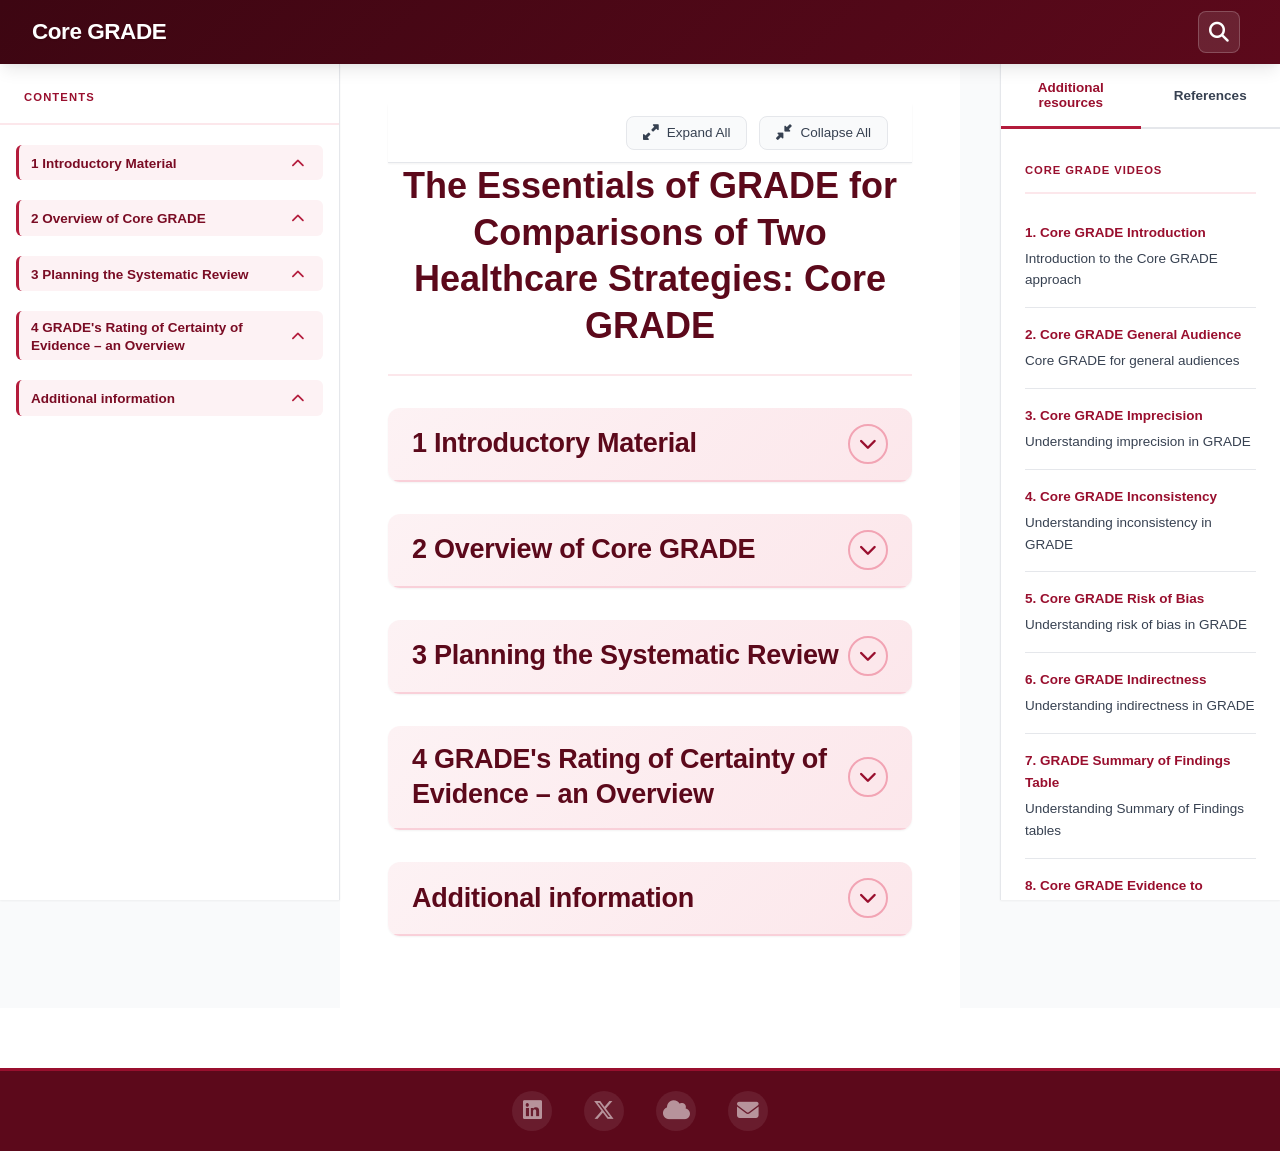
==== commit 0e84839a: "Remove logo triangle" ====
--- a/index.html
+++ b/index.html
@@ -3,7 +3,7 @@
 <head>
     <meta charset="UTF-8">
     <meta name="viewport" content="width=device-width, initial-scale=1.0">
-    <title>Core·GRADE - Grading of Recommendations Assessment, Development and Evaluation</title>
+    <title>Core GRADE - Grading of Recommendations Assessment, Development and Evaluation</title>
     <link rel="stylesheet" href="styles.css?v=12">
     <link rel="stylesheet" href="https://cdnjs.cloudflare.com/ajax/libs/font-awesome/6.5.1/css/all.min.css">
     <meta http-equiv="Cache-Control" content="no-cache, no-store, must-revalidate">
@@ -14,7 +14,7 @@
     <header class="site-header">
         <div class="header-container">
             <div class="logo">
-                <span class="wordmark">Core<span class="logo-triangle" aria-hidden="true"></span>GRADE</span>
+                <span>Core GRADE</span>
             </div>
             <button class="mobile-menu-toggle" id="mobileMenuToggle">
                 <i class="fas fa-bars"></i>
--- a/styles.css
+++ b/styles.css
@@ -168,22 +168,6 @@
     text-decoration: none;
     letter-spacing: -0.02em;
     text-shadow: 0 1px 2px rgba(0, 0, 0, 0.1);
-}
-
-.logo .wordmark {
-    display: inline-flex;
-    align-items: center;
-    gap: 0.22em;
-}
-
-.logo-triangle {
-    display: inline-block;
-    width: 0;
-    height: 0;
-    border-left: 0.28em solid transparent;
-    border-right: 0.28em solid transparent;
-    border-bottom: 0.48em solid var(--primary-200);
-    transform: translateY(-0.02em);
 }
 
 .logo i {
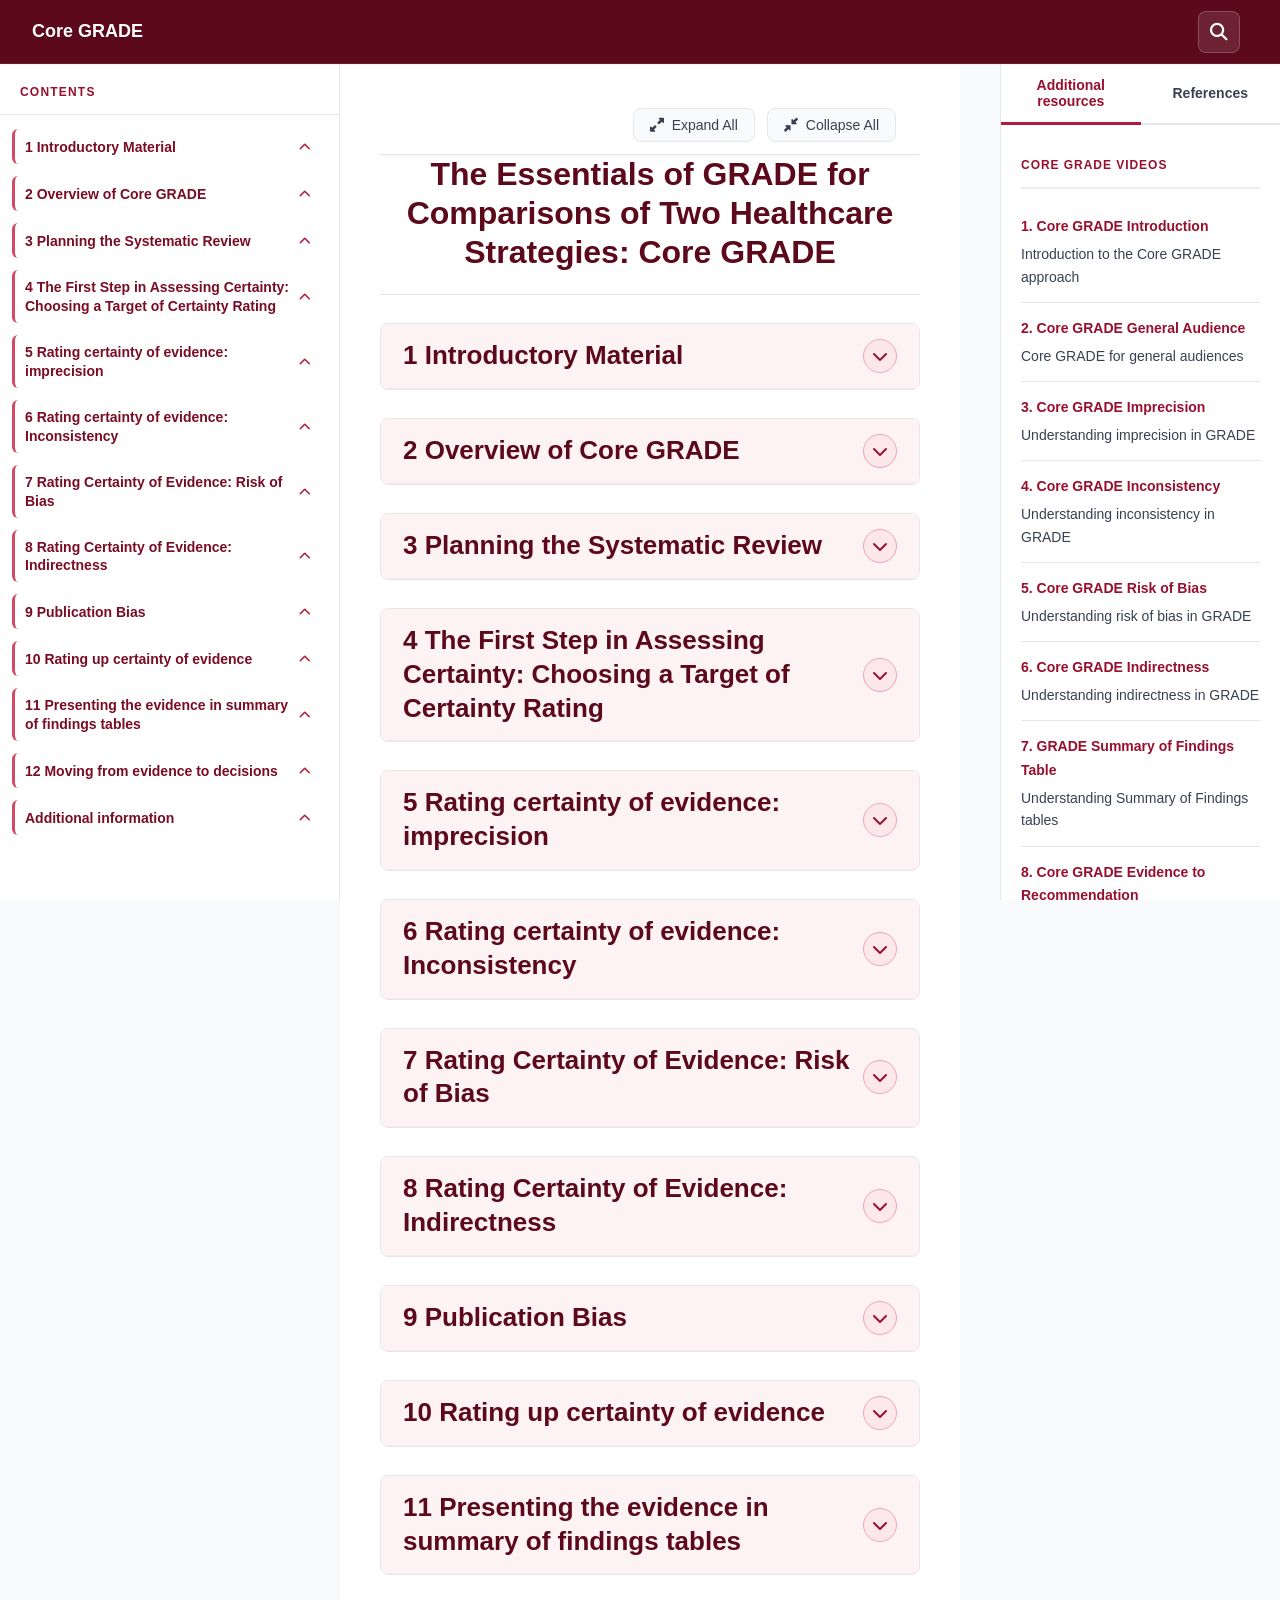
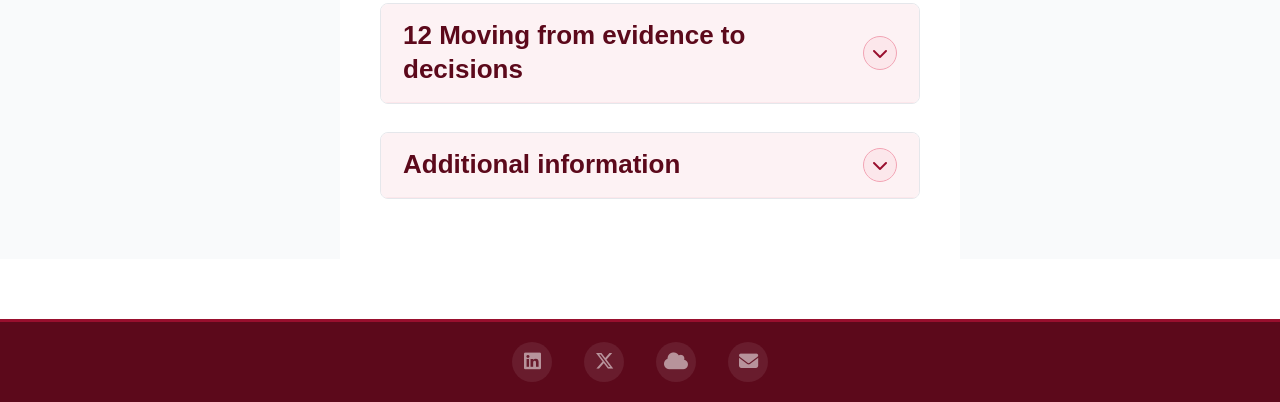
==== commit 280fc4e2: "Update handbook navigation and appendix links" ====
--- a/index.html
+++ b/index.html
@@ -64,110 +64,141 @@
                 </div>
 
                 <div class="nav-section">
-                    <h4 class="nav-section-title">4 GRADE's Rating of Certainty of Evidence – an Overview</h4>
+                    <h4 class="nav-section-title">4 The First Step in Assessing Certainty: Choosing a Target of Certainty Rating</h4>
                     <ul class="nav-list">
-                        <li><a href="#intro-the-first-step-in-assessing-certainty-choosing-a-target-of-certainty-rating" class="sidebar-link level-2">4.1 The First Step in Assessing Certainty: Choosing a Target of Certainty Rating</a></li>
-                        <li><a href="#intro-overview-of-the-process-of-choosing-a-target-and-possible-thresholds" class="sidebar-link level-3">Overview of the process of choosing a target and possible thresholds</a></li>
-                        <li><a href="#intro-assessing-if-the-effect-is-or-is-not-important-mid-as-threshold-" class="sidebar-link level-3">Assessing if the effect is or is not important (MID as threshold)</a></li>
-                        <li><a href="#intro-assessing-whether-a-true-underlying-treatment-effect-exists-null-as-threshold-" class="sidebar-link level-3">Assessing whether a true underlying treatment effect exists (null as threshold)</a></li>
-
-                        <li><a href="#intro-rating-certainty-of-evidence-imprecision" class="sidebar-link level-2">4.2 Rating certainty of evidence: Imprecision</a></li>
-                        <li><a href="#intro-imprecision-defined" class="sidebar-link level-3">Imprecision defined</a></li>
-                        <li><a href="#intro-rating-down-or-not-for-imprecision" class="sidebar-link level-3">Rating down (or not) for imprecision</a></li>
-                        <li><a href="#intro-rating-down-once-or-twice-for-imprecision" class="sidebar-link level-3">Rating down once or twice for imprecision</a></li>
-                        <li><a href="#intro-rating-down-once-or-twice-for-imprecision-general-principles" class="sidebar-link level-3">Rating down once or twice for imprecision: general principles</a></li>
-                        <li><a href="#intro-rating-down-for-imprecision-when-effects-are-large-and-sample-size-limited" class="sidebar-link level-3">Rating down for imprecision when effects are large and sample size limited</a></li>
-                        <li><a href="#intro-conclusion-imprecision" class="sidebar-link level-3">Conclusion</a></li>
-
-                        <li><a href="#intro-rating-certainty-of-evidence-inconsistency" class="sidebar-link level-2">4.3 Rating certainty of evidence: Inconsistency</a></li>
-                        <li><a href="#intro-what-do-we-mean-by-inconsistency-" class="sidebar-link level-3">What do we mean by inconsistency?</a></li>
-                        <li><a href="#intro-choosing-the-right-measure-of-effect-when-assessing-inconsistency" class="sidebar-link level-3">Choosing the right measure of effect when assessing inconsistency</a></li>
-                        <li><a href="#intro-core-grade-s-approach-to-preparing-for-inconsistency" class="sidebar-link level-3">Core GRADE's approach to preparing for inconsistency</a></li>
-                        <li><a href="#intro-three-options-for-possible-subgroups-with-different-intervention-effects" class="sidebar-link level-3">Three options for possible subgroups with different intervention effects</a></li>
-                        <li><a href="#intro-need-for-a-priori-hypotheses-with-a-specified-direction" class="sidebar-link level-3">Need for a priori hypotheses with a specified direction</a></li>
-                        <li><a href="#intro-criteria-for-judging-serious-inconsistency" class="sidebar-link level-3">Criteria for judging serious inconsistency</a></li>
-                        <li><a href="#intro-three-visual-criteria-from-forest-plots" class="sidebar-link level-3">Three visual criteria from forest plots</a></li>
-                        <li><a href="#intro-applying-visual-criteria-how-choice-of-threshold-affects-judgments-of-inconsistency" class="sidebar-link level-3">Applying visual criteria: how choice of threshold affects judgments of inconsistency</a></li>
-                        <li><a href="#intro-one-criterion-for-statistical-assessment" class="sidebar-link level-3">One criterion for statistical assessment</a></li>
-                        <li><a href="#intro-the-burden-of-proof-lies-with-those-claiming-a-subgroup-effect" class="sidebar-link level-3">The burden of proof lies with those claiming a subgroup effect</a></li>
-                        <li><a href="#intro-criteria-for-judging-the-credibility-of-subgroup-effects" class="sidebar-link level-3">Criteria for judging the credibility of subgroup effects</a></li>
-                        <li><a href="#intro-addressing-the-results-of-the-subgroup-credibility-exploration" class="sidebar-link level-3">Addressing the results of the subgroup credibility exploration</a></li>
-                        <li><a href="#intro-conclusion-inconsistency" class="sidebar-link level-3">Conclusion</a></li>
-
-                        <li><a href="#intro-rating-certainty-of-evidence-risk-of-bias" class="sidebar-link level-2">4.4 Rating certainty of evidence: Risk of Bias</a></li>
-                        <li><a href="#intro-what-you-will-learn-in-this-section" class="sidebar-link level-3">What you will learn in this section</a></li>
-                        <li><a href="#intro-what-do-we-mean-by-risk-of-bias" class="sidebar-link level-3">What do we mean by risk of bias</a></li>
-                        <li><a href="#intro-risk-of-bias-in-individual-studies-randomized-trials" class="sidebar-link level-3">Risk of bias in individual studies: Randomized trials</a></li>
-                        <li><a href="#intro-risk-of-bias-in-non-randomized-studies" class="sidebar-link level-3">Risk of bias in non-randomized studies</a></li>
-                        <li><a href="#intro-deciding-on-low-or-high-risk-of-bias-in-individual-randomized-controlled-trials-or-nrsi" class="sidebar-link level-3">Deciding on low or high risk of bias in individual randomized controlled trials or NRSI</a></li>
-                        <li><a href="#intro-risk-of-bias-may-differ-across-outcomes-in-a-study" class="sidebar-link level-3">Risk of bias may differ across outcomes in a study</a></li>
-                        <li><a href="#intro-rating-risk-of-bias-across-bodies-of-evidence" class="sidebar-link level-3">Rating risk of bias across bodies of evidence</a></li>
-                        <li><a href="#intro-conclusion-risk-of-bias" class="sidebar-link level-3">Conclusion</a></li>
-
-                        <li><a href="#intro-publication-bias" class="sidebar-link level-2">4.5 Publication Bias</a></li>
-                        <li><a href="#intro-what-is-publication-bias" class="sidebar-link level-3">What is publication bias</a></li>
-                        <li><a href="#intro-avoiding-publication-bias-comprehensive-search" class="sidebar-link level-3">Avoiding publication bias: comprehensive search</a></li>
-                        <li><a href="#intro-addressing-publication-bias" class="sidebar-link level-3">Addressing publication bias</a></li>
-                        <li><a href="#intro-commercial-funding" class="sidebar-link level-3">Commercial funding</a></li>
-                        <li><a href="#intro-funnel-plots-and-statistical-tests" class="sidebar-link level-3">Funnel plots and statistical tests</a></li>
-                        <li><a href="#intro-selective-outcome-reporting" class="sidebar-link level-3">Selective outcome reporting: Its relationship to publication bias and risk of bias</a></li>
-
-                        <li><a href="#intro-rating-up-certainty" class="sidebar-link level-2">4.6 Rating up certainty of evidence</a></li>
-                        <li><a href="#intro-large-magnitude-of-effect" class="sidebar-link level-3">Large magnitude of effect</a></li>
-                        <li><a href="#intro-dose-response-gradient" class="sidebar-link level-3">Dose-response gradient</a></li>
-
-                        <li><a href="#intro-rating-certainty-of-evidence-indirectness" class="sidebar-link level-2">4.7 Rating Certainty of Evidence: Indirectness</a></li>
-                        <li><a href="#intro-two-types-of-indirectness-indirect-comparisons" class="sidebar-link level-3">Two types of indirectness - Indirect comparisons</a></li>
-                        <li><a href="#intro-two-types-of-indirectness-indirectness-related-to-pico-issues" class="sidebar-link level-3">Two types of indirectness - Indirectness related to PICO issues</a></li>
-                        <li><a href="#intro-indirectness-concerns-in-guidelines-and-health-technology-assessments-versus-in-systematic-reviews" class="sidebar-link level-3">Indirectness concerns in guidelines and health technology assessments versus in systematic reviews</a></li>
-                        <li><a href="#intro-indirectness-versus-inconsistency" class="sidebar-link level-3">Indirectness versus inconsistency</a></li>
-                        <li><a href="#intro-indirectness-encountered-during-search-for-direct-evidence" class="sidebar-link level-3">Indirectness encountered during search for direct evidence</a></li>
-                        <li><a href="#intro-indirectness-encountered-during-deliberate-search-for-indirect-evidence" class="sidebar-link level-3">Indirectness encountered during deliberate search for indirect evidence</a></li>
-                        <li><a href="#intro-neglect-of-indirect-evidence" class="sidebar-link level-3">Neglect of indirect evidence</a></li>
-                        <li><a href="#intro-examples-of-indirectness-differences-in-population" class="sidebar-link level-3">Examples of indirectness: differences in population</a></li>
-                        <li><a href="#intro-differences-in-condition" class="sidebar-link level-3">Differences in condition</a></li>
-                        <li><a href="#intro-indirect-evidence-for-harms" class="sidebar-link level-3">Indirect evidence for harms</a></li>
-                        <li><a href="#intro-examples-of-indirectness-differences-in-interventions" class="sidebar-link level-3">Examples of indirectness: differences in interventions</a></li>
-                        <li><a href="#intro-non-adherence" class="sidebar-link level-3">Non-adherence</a></li>
-                        <li><a href="#intro-trials-that-allow-switching-treatments" class="sidebar-link level-3">Trials that allow switching treatments</a></li>
-                        <li><a href="#intro-change-of-intervention-technology" class="sidebar-link level-3">Change of intervention technology</a></li>
-                        <li><a href="#intro-examples-of-indirectness-differences-in-comparators" class="sidebar-link level-3">Examples of indirectness: differences in comparators</a></li>
-                        <li><a href="#intro-differences-in-outcomes" class="sidebar-link level-3">Differences in outcomes</a></li>
-                        <li><a href="#intro-conclusion-indirectness" class="sidebar-link level-3">Conclusion</a></li>
-
-                        <li><a href="#intro-presenting-the-evidence-in-summary-of-findings-tables" class="sidebar-link level-2">4.8 Presenting the evidence in summary of findings tables</a></li>
-                        <li><a href="#intro-components-of-summary-of-findings-tables" class="sidebar-link level-3">Components of summary of findings tables</a></li>
-                        <li><a href="#intro-presenting-dichotomous-outcomes-relative-measures-of-effect" class="sidebar-link level-3">Presenting dichotomous outcomes: Relative measures of effect</a></li>
-                        <li><a href="#intro-calculating-and-presenting-absolute-measures-of-effect-applying-relative-effects-to-baseline-risks" class="sidebar-link level-3">Calculating and presenting absolute measures of effect: Applying relative effects to baseline risks</a></li>
-                        <li><a href="#intro-different-risk-groups" class="sidebar-link level-3">Different risk groups</a></li>
-                        <li><a href="#intro-directly-calculating-risk-differences" class="sidebar-link level-3">Directly calculating risk differences</a></li>
-                        <li><a href="#intro-presenting-continuous-outcomes-when-studies-used-the-same-measure" class="sidebar-link level-3">Presenting continuous outcomes: When studies used the same measure</a></li>
-                        <li><a href="#intro-when-studies-used-different-measures" class="sidebar-link level-3">When studies used different measures</a></li>
-                        <li><a href="#intro-additional-considerations-for-summary-of-findings-tables-choosing-which-outcomes-to-present" class="sidebar-link level-3">Additional considerations for summary of findings tables: Choosing which outcomes to present</a></li>
-                        <li><a href="#intro-when-data-cannot-be-pooled" class="sidebar-link level-3">When data cannot be pooled</a></li>
-                        <li><a href="#intro-burden-of-treatment" class="sidebar-link level-3">Burden of treatment</a></li>
-                        <li><a href="#intro-direct-versus-indirect-evidence" class="sidebar-link level-3">Direct versus indirect evidence</a></li>
-                        <li><a href="#intro-when-data-are-available-from-randomized-trials-and-non-randomized-studies" class="sidebar-link level-3">When data are available from randomized trials and non-randomized studies</a></li>
-                        <li><a href="#intro-software" class="sidebar-link level-3">Software</a></li>
-                        <li><a href="#intro-conclusion-summary-of-findings" class="sidebar-link level-3">Conclusion</a></li>
-
-                        <li><a href="#intro-principles-of-moving-from-evidence-to-decisions" class="sidebar-link level-2">4.9 Principles of moving from evidence to decisions</a></li>
-                        <li><a href="#intro-grade-recommendations" class="sidebar-link level-3">GRADE recommendations</a></li>
-                        <li><a href="#intro-determinants-of-direction-and-strength-of-recommendations" class="sidebar-link level-3">Determinants of direction and strength of recommendations</a></li>
-                        <li><a href="#intro-organization-of-the-guideline-process" class="sidebar-link level-3">Organization of the guideline process</a></li>
-                        <li><a href="#intro-the-process-of-moving-from-evidence-to-recommendations" class="sidebar-link level-3">The process of moving from evidence to recommendations</a></li>
-                        <li><a href="#intro-perspective" class="sidebar-link level-3">Perspective</a></li>
-                        <li><a href="#intro-choosing-the-mid-for-each-critical-and-important-outcome-necessity-for-choosing-the-mid" class="sidebar-link level-3">Choosing the MID for each critical and important outcome: Necessity for choosing the MID</a></li>
-                        <li><a href="#intro-evidence-that-may-inform-choice-of-mid" class="sidebar-link level-3">Evidence that may inform choice of MID</a></li>
-                        <li><a href="#intro-choosing-mids" class="sidebar-link level-3">Choosing MIDs</a></li>
-                        <li><a href="#intro-balancing-benefits-harms-and-burdens" class="sidebar-link level-3">Balancing benefits, harms, and burdens</a></li>
-                        <li><a href="#intro-constructing-the-recommendations" class="sidebar-link level-3">Constructing the recommendations</a></li>
-                        <li><a href="#intro-only-in-research-setting-recommendations" class="sidebar-link level-3">Only in research setting recommendations</a></li>
-                        <li><a href="#intro-additional-examples-of-moving-from-evidence-to-recommendations-individual-patient-perspective" class="sidebar-link level-3">Additional examples of moving from evidence to recommendations: Individual patient perspective</a></li>
-                        <li><a href="#intro-population-perspective-and-secondary-evidence-to-decision-considerations" class="sidebar-link level-3">Population perspective and secondary evidence to decision considerations</a></li>
-                        <li><a href="#intro-optimized-presentation-of-recommendations" class="sidebar-link level-3">Optimized presentation of recommendations</a></li>
-                        <li><a href="#intro-enhancing-dissemination-of-guidelines" class="sidebar-link level-3">Enhancing dissemination of guidelines</a></li>
-                        <li><a href="#intro-conclusion-evidence-to-decisions" class="sidebar-link level-3">Conclusion</a></li>
+                        <li><a href="#intro-overview-of-the-process-of-choosing-a-target-and-possible-thresholds" class="sidebar-link level-2">4.1 Overview of the process of choosing a target and possible thresholds</a></li>
+                        <li><a href="#intro-assessing-if-the-effect-is-or-is-not-important-mid-as-threshold-" class="sidebar-link level-2">4.2 Assessing if the effect is or is not important (MID as threshold)</a></li>
+                        <li><a href="#intro-assessing-whether-a-true-underlying-treatment-effect-exists-null-as-threshold-" class="sidebar-link level-2">4.3 Assessing whether a true underlying treatment effect exists (null as threshold)</a></li>
+                    </ul>
+                </div>
+
+                <div class="nav-section">
+                    <h4 class="nav-section-title">5 Rating certainty of evidence: imprecision</h4>
+                    <ul class="nav-list">
+                        <li><a href="#intro-imprecision-defined" class="sidebar-link level-2">5.1 Imprecision defined</a></li>
+                        <li><a href="#intro-rating-down-or-not-for-imprecision" class="sidebar-link level-2">5.2 Rating down (or not) for imprecision</a></li>
+                        <li><a href="#intro-rating-down-once-or-twice-for-imprecision" class="sidebar-link level-2">5.3 Rating down once or twice for imprecision</a></li>
+                        <li><a href="#intro-rating-down-once-or-twice-for-imprecision-general-principles" class="sidebar-link level-2">5.4 Rating down once or twice for imprecision: general principles</a></li>
+                        <li><a href="#intro-rating-down-for-imprecision-when-effects-are-large-and-sample-size-limited" class="sidebar-link level-2">5.5 Rating down for imprecision when effects are large and sample size limited</a></li>
+                        <li><a href="#intro-conclusion-imprecision" class="sidebar-link level-2">5.6 Conclusion</a></li>
+                    </ul>
+                </div>
+
+                <div class="nav-section">
+                    <h4 class="nav-section-title">6 Rating certainty of evidence: Inconsistency</h4>
+                    <ul class="nav-list">
+                        <li><a href="#intro-what-do-we-mean-by-inconsistency-" class="sidebar-link level-2">6.1 What do we mean by inconsistency?</a></li>
+                        <li><a href="#intro-choosing-the-right-measure-of-effect-when-assessing-inconsistency" class="sidebar-link level-2">6.2 Choosing the right measure of effect when assessing inconsistency</a></li>
+                        <li><a href="#intro-core-grade-s-approach-to-preparing-for-inconsistency" class="sidebar-link level-2">6.3 Core GRADE's approach to preparing for inconsistency</a></li>
+                        <li><a href="#intro-three-options-for-possible-subgroups-with-different-intervention-effects" class="sidebar-link level-2">6.4 Three options for possible subgroups with different intervention effects</a></li>
+                        <li><a href="#intro-need-for-a-priori-hypotheses-with-a-specified-direction" class="sidebar-link level-2">6.5 Need for a priori hypotheses with a specified direction</a></li>
+                        <li><a href="#intro-criteria-for-judging-serious-inconsistency" class="sidebar-link level-2">6.6 Criteria for judging serious inconsistency</a></li>
+                        <li><a href="#intro-three-visual-criteria-from-forest-plots" class="sidebar-link level-2">6.7 Three visual criteria from forest plots</a></li>
+                        <li><a href="#intro-applying-visual-criteria-how-choice-of-threshold-affects-judgments-of-inconsistency" class="sidebar-link level-2">6.8 Applying visual criteria: how choice of threshold affects judgments of inconsistency</a></li>
+                        <li><a href="#intro-one-criterion-for-statistical-assessment" class="sidebar-link level-2">6.9 One criterion for statistical assessment</a></li>
+                        <li><a href="#intro-the-burden-of-proof-lies-with-those-claiming-a-subgroup-effect" class="sidebar-link level-2">6.10 The burden of proof lies with those claiming a subgroup effect</a></li>
+                        <li><a href="#intro-criteria-for-judging-the-credibility-of-subgroup-effects" class="sidebar-link level-2">6.11 Criteria for judging the credibility of subgroup effects</a></li>
+                        <li><a href="#intro-addressing-the-results-of-the-subgroup-credibility-exploration" class="sidebar-link level-2">6.12 Addressing the results of the subgroup credibility exploration</a></li>
+                        <li><a href="#intro-conclusion-inconsistency" class="sidebar-link level-2">6.13 Conclusion</a></li>
+                    </ul>
+                </div>
+
+                <div class="nav-section">
+                    <h4 class="nav-section-title">7 Rating Certainty of Evidence: Risk of Bias</h4>
+                    <ul class="nav-list">
+                        <li><a href="#intro-what-you-will-learn-in-this-section" class="sidebar-link level-2">7.1 What you will learn in this section</a></li>
+                        <li><a href="#intro-what-do-we-mean-by-risk-of-bias" class="sidebar-link level-2">7.2 What do we mean by risk of bias</a></li>
+                        <li><a href="#intro-risk-of-bias-in-individual-studies-randomized-trials" class="sidebar-link level-2">7.3 Risk of bias in individual studies: Randomized trials</a></li>
+                        <li><a href="#intro-risk-of-bias-in-non-randomized-studies" class="sidebar-link level-2">7.4 Risk of bias in non-randomized studies</a></li>
+                        <li><a href="#intro-deciding-on-low-or-high-risk-of-bias-in-individual-randomized-controlled-trials-or-nrsi" class="sidebar-link level-2">7.5 Deciding on low or high risk of bias in individual randomized controlled trials or NRSI</a></li>
+                        <li><a href="#intro-risk-of-bias-may-differ-across-outcomes-in-a-study" class="sidebar-link level-2">7.6 Risk of bias may differ across outcomes in a study</a></li>
+                        <li><a href="#intro-rating-risk-of-bias-across-bodies-of-evidence" class="sidebar-link level-2">7.7 Rating risk of bias across bodies of evidence</a></li>
+                        <li><a href="#intro-conclusion-risk-of-bias" class="sidebar-link level-2">7.8 Conclusion</a></li>
+                    </ul>
+                </div>
+
+                <div class="nav-section">
+                    <h4 class="nav-section-title">8 Rating Certainty of Evidence: Indirectness</h4>
+                    <ul class="nav-list">
+                        <li><a href="#intro-two-types-of-indirectness-indirect-comparisons" class="sidebar-link level-2">8.1 Two types of indirectness - Indirect comparisons</a></li>
+                        <li><a href="#intro-two-types-of-indirectness-indirectness-related-to-pico-issues" class="sidebar-link level-2">8.2 Two types of indirectness - Indirectness related to PICO issues</a></li>
+                        <li><a href="#intro-indirectness-concerns-in-guidelines-and-health-technology-assessments-versus-in-systematic-reviews" class="sidebar-link level-2">8.3 Indirectness concerns in guidelines and health technology assessments versus in systematic reviews</a></li>
+                        <li><a href="#intro-indirectness-versus-inconsistency" class="sidebar-link level-2">8.4 Indirectness versus inconsistency</a></li>
+                        <li><a href="#intro-indirectness-encountered-during-search-for-direct-evidence" class="sidebar-link level-2">8.5 Indirectness encountered during search for direct evidence</a></li>
+                        <li><a href="#intro-indirectness-encountered-during-deliberate-search-for-indirect-evidence" class="sidebar-link level-2">8.6 Indirectness encountered during deliberate search for indirect evidence</a></li>
+                        <li><a href="#intro-neglect-of-indirect-evidence" class="sidebar-link level-2">8.7 Neglect of indirect evidence</a></li>
+                        <li><a href="#intro-examples-of-indirectness-differences-in-population" class="sidebar-link level-2">8.8 Examples of indirectness: differences in population</a></li>
+                        <li><a href="#intro-differences-in-condition" class="sidebar-link level-2">8.9 Differences in condition</a></li>
+                        <li><a href="#intro-indirect-evidence-for-harms" class="sidebar-link level-2">8.10 Indirect evidence for harms</a></li>
+                        <li><a href="#intro-examples-of-indirectness-differences-in-interventions" class="sidebar-link level-2">8.11 Examples of indirectness: differences in interventions</a></li>
+                        <li><a href="#intro-non-adherence" class="sidebar-link level-2">8.12 Non-adherence</a></li>
+                        <li><a href="#intro-trials-that-allow-switching-treatments" class="sidebar-link level-2">8.13 Trials that allow switching treatments</a></li>
+                        <li><a href="#intro-change-of-intervention-technology" class="sidebar-link level-2">8.14 Change of intervention technology</a></li>
+                        <li><a href="#intro-examples-of-indirectness-differences-in-comparators" class="sidebar-link level-2">8.15 Examples of indirectness: differences in comparators</a></li>
+                        <li><a href="#intro-differences-in-outcomes" class="sidebar-link level-2">8.16 Differences in outcomes</a></li>
+                        <li><a href="#intro-conclusion-indirectness" class="sidebar-link level-2">8.17 Conclusion</a></li>
+                    </ul>
+                </div>
+
+                <div class="nav-section">
+                    <h4 class="nav-section-title">9 Publication Bias</h4>
+                    <ul class="nav-list">
+                        <li><a href="#intro-what-is-publication-bias" class="sidebar-link level-2">9.1 What is publication bias</a></li>
+                        <li><a href="#intro-avoiding-publication-bias-comprehensive-search" class="sidebar-link level-2">9.2 Avoiding publication bias: comprehensive search</a></li>
+                        <li><a href="#intro-addressing-publication-bias" class="sidebar-link level-2">9.3 Addressing publication bias</a></li>
+                        <li><a href="#intro-commercial-funding" class="sidebar-link level-2">9.4 Commercial funding</a></li>
+                        <li><a href="#intro-funnel-plots-and-statistical-tests" class="sidebar-link level-2">9.5 Funnel plots and statistical tests</a></li>
+                        <li><a href="#intro-selective-outcome-reporting" class="sidebar-link level-2">9.6 Selective outcome reporting: Its relationship to publication bias and risk of bias</a></li>
+                    </ul>
+                </div>
+
+                <div class="nav-section">
+                    <h4 class="nav-section-title">10 Rating up certainty of evidence</h4>
+                    <ul class="nav-list">
+                        <li><a href="#intro-large-magnitude-of-effect" class="sidebar-link level-2">10.1 Large magnitude of effect</a></li>
+                        <li><a href="#intro-dose-response-gradient" class="sidebar-link level-2">10.2 Dose-response gradient</a></li>
+                    </ul>
+                </div>
+
+                <div class="nav-section">
+                    <h4 class="nav-section-title">11 Presenting the evidence in summary of findings tables</h4>
+                    <ul class="nav-list">
+                        <li><a href="#intro-components-of-summary-of-findings-tables" class="sidebar-link level-2">11.1 Components of summary of findings tables</a></li>
+                        <li><a href="#intro-presenting-dichotomous-outcomes-relative-measures-of-effect" class="sidebar-link level-2">11.2 Presenting dichotomous outcomes: Relative measures of effect</a></li>
+                        <li><a href="#intro-calculating-and-presenting-absolute-measures-of-effect-applying-relative-effects-to-baseline-risks" class="sidebar-link level-2">11.3 Calculating and presenting absolute measures of effect: Applying relative effects to baseline risks</a></li>
+                        <li><a href="#intro-different-risk-groups" class="sidebar-link level-2">11.4 Different risk groups</a></li>
+                        <li><a href="#intro-directly-calculating-risk-differences" class="sidebar-link level-2">11.5 Directly calculating risk differences</a></li>
+                        <li><a href="#intro-presenting-continuous-outcomes-when-studies-use-the-same-measure" class="sidebar-link level-2">11.6 Presenting continuous outcomes: When studies use the same measure</a></li>
+                        <li><a href="#intro-when-studies-use-different-measures" class="sidebar-link level-2">11.7 When studies use different measures</a></li>
+                        <li><a href="#intro-additional-considerations-for-summary-of-findings-tables-choosing-which-outcomes-to-present" class="sidebar-link level-2">11.8 Additional considerations for summary of findings tables: Choosing which outcomes to present</a></li>
+                        <li><a href="#intro-when-data-cannot-be-pooled" class="sidebar-link level-2">11.9 When data cannot be pooled</a></li>
+                        <li><a href="#intro-burden-of-treatment" class="sidebar-link level-2">11.10 Burden of treatment</a></li>
+                        <li><a href="#intro-direct-versus-indirect-evidence" class="sidebar-link level-2">11.11 Direct versus indirect evidence</a></li>
+                        <li><a href="#intro-when-data-are-available-from-randomized-trials-and-non-randomized-studies" class="sidebar-link level-2">11.12 When data are available from randomized trials and non-randomized studies</a></li>
+                        <li><a href="#intro-software" class="sidebar-link level-2">11.13 Software</a></li>
+                        <li><a href="#intro-conclusion-summary-of-findings" class="sidebar-link level-2">11.14 Conclusion</a></li>
+                    </ul>
+                </div>
+
+                <div class="nav-section">
+                    <h4 class="nav-section-title">12 Moving from evidence to decisions</h4>
+                    <ul class="nav-list">
+                        <li><a href="#intro-grade-recommendations" class="sidebar-link level-2">12.1 GRADE recommendations</a></li>
+                        <li><a href="#intro-determinants-of-direction-and-strength-of-recommendations" class="sidebar-link level-2">12.2 Determinants of direction and strength of recommendations</a></li>
+                        <li><a href="#intro-organization-of-the-guideline-process" class="sidebar-link level-2">12.3 Organization of the guideline process</a></li>
+                        <li><a href="#intro-the-process-of-moving-from-evidence-to-recommendations" class="sidebar-link level-2">12.4 The process of moving from evidence to recommendations</a></li>
+                        <li><a href="#intro-perspective" class="sidebar-link level-2">12.5 Perspective</a></li>
+                        <li><a href="#intro-choosing-the-mid-for-each-critical-and-important-outcome-necessity-for-choosing-the-mid" class="sidebar-link level-2">12.6 Choosing the MID for each critical and important outcome: Necessity for choosing the MID</a></li>
+                        <li><a href="#intro-evidence-that-may-inform-choice-of-mid" class="sidebar-link level-2">12.7 Evidence that may inform choice of MID</a></li>
+                        <li><a href="#intro-choosing-mids" class="sidebar-link level-2">12.8 Choosing MIDs</a></li>
+                        <li><a href="#intro-balancing-benefits-harms-and-burdens" class="sidebar-link level-2">12.9 Balancing benefits, harms, and burdens</a></li>
+                        <li><a href="#intro-constructing-the-recommendations" class="sidebar-link level-2">12.10 Constructing the recommendations</a></li>
+                        <li><a href="#intro-only-in-research-setting-recommendations" class="sidebar-link level-2">12.11 Only in research setting recommendations</a></li>
+                        <li><a href="#intro-additional-examples-of-moving-from-evidence-to-recommendations-individual-patient-perspective" class="sidebar-link level-2">12.12 Additional examples of moving from evidence to recommendations: Individual patient perspective</a></li>
+                        <li><a href="#intro-population-perspective-and-secondary-evidence-to-decision-considerations" class="sidebar-link level-2">12.13 Population perspective and secondary evidence to decision considerations</a></li>
+                        <li><a href="#intro-optimized-presentation-of-recommendations" class="sidebar-link level-2">12.14 Optimized presentation of recommendations</a></li>
+                        <li><a href="#intro-enhancing-dissemination-of-guidelines" class="sidebar-link level-2">12.15 Enhancing dissemination of guidelines</a></li>
+                        <li><a href="#intro-conclusion-evidence-to-decisions" class="sidebar-link level-2">12.16 Conclusion</a></li>
                     </ul>
                 </div>
 
@@ -260,7 +291,7 @@
                         <div style="text-align: center;">
                             <video width="640" controls>
                                 <source src="视频/0GRADE.mp4" type="video/mp4">
-                                您的浏览器不支持视频标签。
+                                Your browser does not support the video tag.
                             </video>
                         </div>
                     </div>
@@ -409,7 +440,8 @@
                         <h3>1.7 Contributors</h3>
                     </div>
                     <div class="content-article">
-                        <p>Project oversight: Gordon Guyatt, Thomas Agoritsas Platform programming and Design: liang Yao, Kaitlynn Kemp, Mingming Wang, Ming Liu Leticia Kawano-Dourado  JUDGE and associated videos: Prashanti Eachempati  ROBUST-RCT: Ying Wang Core GRADE Authors: You can find the authors of each of the articles presented  on this website, in the BMJ series.  Authors making substantive contributions to the revisions in the website include: Thomas Agoritsas, Linan Zeng, Prashanti Eachempati, Dalal Ali, Hassan Murad, Sheri Keitz, Stefan Schandelmaier, Ariel Izcovich, Lars Hemkens, Monica Hultcrantz, Romina Brignardello, Luis Colunga, liang Yao, Alfonso Iorio, Reem Mustafa, Ying Wang Other Core GRADE authors include Victor Montori, Per Vandvik, Arnav Agarwal, Derek Chu, Rohan D’Souza, Stefan Schandelmaier, Jamie Rylance, Benjamin Djulbegovic, Farid Foroutan, Manya Prasad, Hans de Beer, Roman Jaeschke, Sameer Parpia, Kameshwar Prasad, Andrew Owen, Ganesan Karthikeyan, Carlos Coello, Kevin Kim, Bram Rochwerg, Chunjuan Zhai, Lingli Zhang, Pasqualina Santaguida, Tahira Devji, Ivan Florez</p>
+                        <p>Project oversight: Gordon Guyatt, Thomas Agoritsas</p>
+                        <p>Platform programming and Design: Liang Yao, Kaitlynn Kemp, Mingming Wang, Ming Liu, Leticia Kawano-Dourado. JUDGE and associated videos: Prashanti Eachempati  ROBUST-RCT: Ying Wang Core GRADE Authors: You can find the authors of each of the articles presented  on this website, in the BMJ series.  Authors making substantive contributions to the revisions in the website include: Thomas Agoritsas, Linan Zeng, Prashanti Eachempati, Dalal Ali, Hassan Murad, Sheri Keitz, Stefan Schandelmaier, Ariel Izcovich, Lars Hemkens, Monica Hultcrantz, Romina Brignardello, Luis Colunga, liang Yao, Alfonso Iorio, Reem Mustafa, Ying Wang Other Core GRADE authors include Victor Montori, Per Vandvik, Arnav Agarwal, Derek Chu, Rohan D’Souza, Stefan Schandelmaier, Jamie Rylance, Benjamin Djulbegovic, Farid Foroutan, Manya Prasad, Hans de Beer, Roman Jaeschke, Sameer Parpia, Kameshwar Prasad, Andrew Owen, Ganesan Karthikeyan, Carlos Coello, Kevin Kim, Bram Rochwerg, Chunjuan Zhai, Lingli Zhang, Pasqualina Santaguida, Tahira Devji, Ivan Florez</p>
                     </div>
                 </section>
             </div>
@@ -429,7 +461,7 @@
                         <h3>2.1 Scope of Core GRADE</h3>
                     </div>
                     <div class="content-article">
-                        <p>Core GRADE applies to the design, conduct, and analysis of systematic reviews as well as to use of their results in moving from evidence to decisions in clinical practice guidelines or health technology assessments. In the context of both reviews and guidelines, Core GRADE focuses on evidence comparing a single intervention with a single comparator. In the context of clinical practice guidelines, Core GRADE takes, primarily, an individual patient perspective. Nevertheless, the underlying principles also apply to a population or public health perspective that Core GRADE users may, in the context of clinical practice guidelines, consider as a secondary perspective. A glossary provides plain language definitions of key <a href="Appendix/1.Link%20to%20Glossary%20of%20GRADE%20terms.pdf" target="_blank">GRADE terms</a>.</p>
+                        <p>Core GRADE applies to the design, conduct, and analysis of systematic reviews as well as to use of their results in moving from evidence to decisions in clinical practice guidelines or health technology assessments. In the context of both reviews and guidelines, Core GRADE focuses on evidence comparing a single intervention with a single comparator. In the context of clinical practice guidelines, Core GRADE takes, primarily, an individual patient perspective. Nevertheless, the underlying principles also apply to a population or public health perspective that Core GRADE users may, in the context of clinical practice guidelines, consider as a secondary perspective. A glossary provides plain language definitions of key <a href="#appendix-glossary">GRADE terms</a>.</p>
                     </div>
                 </section>
 
@@ -441,7 +473,7 @@
                         <div class="figure-container">
     <img src="images/Fig1.jpg" alt="Fig 2-1: Schematic overview of Core GRADE (Grading of Recommendations Assessment,Development and Evaluation) approach" class="figure-image">
 </div>
-<div class="figure-reference">Fig 2-1：Schematic overview of Core GRADE (Grading of Recommendations Assessment,Development and Evaluation) approach</div>
+<div class="figure-reference">Fig 2-1: Schematic overview of Core GRADE (Grading of Recommendations Assessment,Development and Evaluation) approach</div>
 <p>Fig 2-1 depicts each of the key steps in using Core GRADE to create clinical practice guidelines or health technology assessment (HTA)reports: summarising the evidence, rating its certainty, and moving from evidence to recommendations. In Fig 2-1, the left panel addresses the systematic review process, including the definition of the review question formulated using the Patient/Intervention/Comparator/Outcome (PICO) format. The process includes specification of the relative importance of each of the outcomes, followed by the collation and summarization of the evidence, including ratings of certainty (quality) of the evidence for each outcome.
 The right panel depicts the decision-making process involved in the development of clinical practice guidelines and HTA reports. That process involves a guideline panel or decision-making group that considers key issues of magnitude of benefit, harms and burdens, certainty of evidence, and patient or public values and preferences. Decision makers might also consider resources, feasibility, acceptability, and equity in coming to recommendations either for or against an intervention and further specifying recommendations as strong or conditional (weak). When considering a population or public health perspective, they will almost always consider issues of resources, feasibility, acceptability, and equity.</p>
 <p>When we refer to recommendations, we mean not only the highly structured guidance GRADE suggests for clinical practice guidelines but also the less formally structured guidance that HTA reports typically provide for their target decision makers. Although we focus our discussion on the structure of the guideline development process, it is also relevant to HTA and, excepting the process of moving from evidence to recommendations, to systematic reviews.</p>
@@ -469,7 +501,13 @@
 <p>The careful, explicit, and transparent specification of the target PICO represents a key aspect of GRADE. In particular, GRADE users must be as precise as possible when defining the target population. Including a GRADE expert explicitly charged with helping systematic review teams and guideline panels to formulate their PICOs has proved helpful in achieving the desired precision. The GRADE expert should work with a steering group that translates broad questions generated by the panel into detailed structured questions. The steering group will subsequently help the panel consider differences between its target population and patients enrolled when the GRADE framework considers issues of indirectness.</p>
 <p>The choice of population can be challenging. For example the population, the methods expert group of a World Health Organization (WHO) panel (with the function of a steering group in other settings) addressing the management of sepsis encountered problems in arriving at a precise definition—problems the GRADE expert on the group highlighted. GRADE users will often encounter studies with varied definitions of their population. In the current example, the guideline developers came across several definitions of sepsis, including a revised consensus definition that differed from that used in individual trials, which also differed from one another.</p>
 <p>To resolve the problem of such discrepancies, the panel used the most recent consensus definition of sepsis, recognising that the greater the extent to which eligibility criteria in the trials differed from the consensus, the greater the possibility that the evidence included in the review would not reflect the target population (and thus, in GRADE terminology, would introduce indirectness).</p>
-<p>The box below presents another example of the need for careful specification in defining the PICO and highlights how authors must think ahead to the needs of their target audience when formulating the <a href="Appendix/2.Hyperlink%20to%20Framing%20the%20questin%20another%20example.%20I%20suggest%20putting%20it%20in%20a%20box%20and%20that%20is%20the%20reference%20to%20the%20box%20at%20the%20beginning%20of%20the%20sentence.%20Can%20change%20if%20you%20wish..pdf" target="_blank">research question</a>.</p>
+<p>The box below presents another example of the need for careful specification in defining the PICO and highlights how authors must think ahead to the needs of their target audience when formulating the research question.</p>
+<div class="inline-callout" id="box-framing-question-example">
+    <h4>Framing the Question: Another Example of Specifying PICO</h4>
+    <p>A WHO panel addressing the management of sepsis confronted the issue of defining the sepsis population. The panel considered several definitions of sepsis, including a recent consensus definition that differed from the definitions used in individual trials.</p>
+    <p>The panel also had to decide whether the population included only patients with sepsis at presentation, how to define that time of presentation, and whether patients who developed sepsis while already in hospital should be included.</p>
+    <p>The panel recognized that time frame decisions also applied to the duration of the intervention and to the outcome, including whether outcomes should be assessed during hospitalization, in the first month after hospitalization, or at a longer time point such as six months.</p>
+</div>
                     </div>
                 </section>
 
@@ -496,7 +534,11 @@
 <p>For differences in relative effects, authors refer to factors that could influence the magnitude of effect using interchangeable terms such as subgroup effect, effect modification, or interaction. For continuous outcomes such as pain or length of hospital stay, typically presented using an absolute difference scale, effects may also differ across groups. For example, in a PICO addressing pain using a 10 cm visual analogue scale, the intervention effect may prove to be 3 cm in one patient group and 1 cm in another.</p>
 <p>Patient characteristics that may modify either relative effect or baseline risk include age, severity of illness, patient circumstances such as socioeconomic status, and comorbidity. Intervention characteristics such as dose or duration of administration as well as outcome characteristics such as alternative outcome definitions or varying duration of follow-up can also influence treatment effects.</p>
 <p>As they refine their question, GRADE users consider both relative effects (relative risks, odds ratios, or, for time to event analyses, hazard ratios) and absolute effects (risk differences). Relative treatment effects are, however, most often similar across subgroups—true subgroup relative effects are uncommon. GRADE users should therefore be parsimonious in postulating subgroup relative effects and specify a direction for each postulated effect. For example, authors should not only identify that effects may differ in patients according to their age but also, for instance, that the intervention effects will be larger in elderly people than in younger people. Large numbers of hypothesised subgroup effects and failure to specify their direction will undermine the credibility of any apparent subgroup effect. Later in our presentation we will address inconsistency in results across studies and return to the problem of credibility of subgroup effects.</p>
-<p>Although relative effects are usually similar across patient subgroups, absolute effects of interventions will differ substantially when subgroups of untreated patients have different probabilities (different baseline risks) of the outcomes of interest. For example, a treatment associated with a consistent relative risk reduction of 50% might reduce mortality in young people without comorbidity from 2% to 1% (absolute difference 1%) and in old people with comorbidity from 40% to 20% (absolute difference 20%). Such differences, although perhaps not often of this magnitude, are common. This is the reason that absolute and not relative effects are important to patients: young people in this example might be reluctant to use an intervention with substantial harms, whereas old people will be more inclined to do so. You may find an exercise in distinguishing between prognosis (baseline risk) and relative risk as sources of difference in absolute effects across <a href="Appendix/3.Hyperlink%20to%20Considering%20the%20possibility%20of%20different%20effects.pdf" target="_blank">groups helpful</a>.</p>
+<p>Although relative effects are usually similar across patient subgroups, absolute effects of interventions will differ substantially when subgroups of untreated patients have different probabilities (different baseline risks) of the outcomes of interest. For example, a treatment associated with a consistent relative risk reduction of 50% might reduce mortality in young people without comorbidity from 2% to 1% (absolute difference 1%) and in old people with comorbidity from 40% to 20% (absolute difference 20%). Such differences, although perhaps not often of this magnitude, are common. This is the reason that absolute and not relative effects are important to patients: young people in this example might be reluctant to use an intervention with substantial harms, whereas old people will be more inclined to do so. You may find <a href="Appendix/3.Hyperlink%20to%20Considering%20the%20possibility%20of%20different%20effects.pdf" target="_blank" rel="noopener">an exercise</a> in distinguishing between prognosis (baseline risk) and relative risk as sources of difference in absolute effects across groups helpful.</p>
+<div class="inline-callout" id="box-different-effects-exercise">
+    <h4>Exercise: Distinguishing Baseline Risk from Relative Effect Modification</h4>
+    <p>This exercise helps distinguish differences in prognosis or baseline risk from true subgroup effects in which the relative effect differs between groups. See the related Additional information entry: <a href="Appendix/3.Hyperlink%20to%20Considering%20the%20possibility%20of%20different%20effects.pdf" target="_blank" rel="noopener">Considering the possibility of different effects</a>.</p>
+</div>
 <p>Ideally, panels and review teams will specify a small number (≤3) of relative subgroup effects including a postulated direction. GRADE users may also anticipate different recommendations for groups at different baseline (absolute) risks, and this might result in different recommendations—for example, recommendations in favour of an intervention for patients at higher risk and against for patients at lower risk.</p>
 <p>In an example adapted from WHO’s living guideline for <a href="https://iris.who.int/handle/10665/365584" target="_blank">covid-19 therapeutics</a>, when making recommendations for nirmatrelvir-ritonavir in patients with non-severe covid-19, the guideline panel postulated both possible absolute effects and possible relative differences between populations (Table 3-1). For each postulated effect, the WHO panel made the direction of effect explicit, hypothesising for instance that the effect of treatment would diminish if the administration of the intervention were delayed.</p>
 <div class="table-container" style="margin: 20px 0; overflow-x: auto;">
@@ -563,37 +605,35 @@
             </div>
         </div>
 
-        <div id="chapter-grade-s-rating-of-certainty-of-evidence-an-overview" class="chapter-container">
+        <div id="intro-the-first-step-in-assessing-certainty-choosing-a-target-of-certainty-rating" class="chapter-container">
             <div class="chapter-header">
-                <h2>4 GRADE's Rating of Certainty of Evidence – an Overview</h2>
+                <h2>4 The First Step in Assessing Certainty: Choosing a Target of Certainty Rating</h2>
                 <button class="chapter-collapse-btn" aria-expanded="true">
                     <i class="fas fa-chevron-up"></i>
                 </button>
             </div>
             <div class="chapter-content">
+
                 
-                <section id="intro-the-first-step-in-assessing-certainty-choosing-a-target-of-certainty-rating" class="content-section">
-                    <div class="section-header">
-                        <h3>4.1 The First Step in Assessing Certainty: Choosing a Target of Certainty Rating</h3>
-                    </div>
+                <section class="content-section chapter-intro-section">
                     <div class="content-article">
                         <p>GRADE's certainty rating represents confidence that the true effect lies on one side of a chosen threshold (such as an important difference) or in a particular range (such as a small effect). GRADE offers a four-category system of rating certainty as high, moderate, low, and very low. Although GRADE certainty ratings rely on evaluation of individual studies, they refer to the entire body of evidence addressing a particular outcome rather than those individual studies.</p>
                         <div class="figure-container">
     <img src="images/Fig2.jpg" alt="Fig 4-1: GRADE approach to rating certainty of evidence" class="figure-image">
 </div>
-<div class="figure-reference">Fig 4-1：GRADE approach to rating certainty of evidence in intervention effects</div>
+<div class="figure-reference">Fig 4-1: GRADE approach to rating certainty of evidence in intervention effects</div>
 <p>Fig 4-1 summarises the GRADE approach to rating certainty of evidence for intervention effects. If the evidence comes from randomised controlled trials, Core GRADE ratings begin as high certainty. In contrast, a body of evidence from non-randomised studies of interventions (eg, cohort and case-control studies) begins as low certainty. Certainty in the evidence from both randomised controlled trials and non-randomised studies decreases when limitations are identified in any one of five domains: imprecision, inconsistency, risk of bias, indirectness, and publication bias. Core GRADE users can rate up certainty in non-randomised studies (but not randomised controlled trials) for large effects and for evidence of a dose-response gradient.</p>
 <p>Previous GRADE guidance that included the possibility of rating up as a result of predictable direction of plausible confounding has proved too difficult to apply and too rarely applicable to be part of Core GRADE. We characterise limitations in each of these domains involved in rating down certainty as not serious; serious; very serious; or, rarely, extremely serious. The loss of certainty will result in rating down once for a particular domain (for example, from high to moderate certainty) if concerns are serious, and twice for a domain (for example, from high to low) if concerns are very serious.</p>
 <p>Although GRADE has divided certainty of evidence into four categories, certainty is actually a continuum. As a result, one may, when rating is near a cut-off point between categories, have disagreements about certainty when judgments are in fact similar (fig 3).</p>
 <div class="figure-container">
-    <img src="images/Fig3.jpg" alt="Fig 4-2：Certainty of evidence continuum" class="figure-image">
-</div>
-<div class="figure-reference">Fig 4-2：Certainty of evidence is a continuum that GRADE divides into four categories. Making judgments about rating down certainty when near a cut-off point (arrows) can lead to differences in judgments when certainty is similar</div>
+    <img src="images/Fig3.jpg" alt="Fig 4-2: Certainty of evidence continuum" class="figure-image">
+</div>
+<div class="figure-reference">Fig 4-2: Certainty of evidence is a continuum that GRADE divides into four categories. Making judgments about rating down certainty when near a cut-off point (arrows) can lead to differences in judgments when certainty is similar</div>
 <p>In terms of ratings near a cut-off point, the same phenomenon can occur when deciding whether to rate down in any one domain. Ratings may be near the cut-off point between no serious and serious concerns (potentially mandating rating down one level) or between serious and very serious (potentially rating down two levels) (fig 4).</p>
 <div class="figure-container">
-    <img src="images/Fig4.jpg" alt="Fig 4-3：Factors for rating down or up certainty" class="figure-image">
-</div>
-<div class="figure-reference">Fig 4-3：Each factor for rating down or rating up certainty of evidence in GRADE reflects a continuum. Arrows represent choices near the cut-off points and thus represent apparent disagreement but true agreement</div>
+    <img src="images/Fig4.jpg" alt="Fig 4-3: Factors for rating down or up certainty" class="figure-image">
+</div>
+<div class="figure-reference">Fig 4-3: Each factor for rating down or rating up certainty of evidence in GRADE reflects a continuum. Arrows represent choices near the cut-off points and thus represent apparent disagreement but true agreement</div>
 <p>To illustrate the potential problem, consider the following scenario. While summarising certainty of evidence for randomised controlled trials, the rating is near the threshold between no serious and serious limitations for three domains, with no problems in the other two domains. Erring on the side of not rating down, one might not rate down for any of the three and emerge with high certainty evidence. Erring on the side of rating down, one might rate down for all three and emerge with very low certainty evidence.</p>
 <p>In this situation, one might consider the magnitude of the problems in the three domains, conclude that the certainty of evidence is near the threshold between moderate and low certainty, and ultimately decide to either rate down once and conclude moderate certainty evidence or rate down twice and conclude low certainty evidence. Such a situation illustrates the necessity for, after considering each of the individual domains, stepping back and taking an overall view of the threats to certainty of evidence.</p>
 <p>For example, in the WHO’s living guideline for <a href="https://iris.who.int/handle/10665/365584" target="_blank">covid-19 therapeutics</a> recommendation addressing lopinavir-ritonavir versus standard care for mortality and mechanical ventilation, the review team identified problems with both inconsistency and imprecision for mortality and mechanical ventilation outcomes. In both cases, however, the problems were near the threshold between not serious and serious (Fig 4-3) and thus were not so serious as to warrant rating down for both domains, with consequent low certainty of evidence (ie, rating down from high to low).</p>
@@ -601,37 +641,39 @@
                     </div>
                 </section>
 
+
                 
 
                 <section id="intro-overview-of-the-process-of-choosing-a-target-and-possible-thresholds" class="content-section">
                     <div class="section-header">
-                        <h3>Overview of the process of choosing a target and possible thresholds</h3>
+                        <h3>4.1 Overview of the process of choosing a target and possible thresholds</h3>
                     </div>
                     <div class="content-article">
                         <p>When assessing the effect of an intervention, the primary interest is whether it outperforms alternatives such as standard care or other existing treatments. If no difference exists in benefit outcomes, a guideline panel will unlikely recommend and clinicians will unlikely use the new treatment unless it offers other advantages, such as reduced harms or burdens. Moreover, merely identifying the presence of an effect is often insufficient to recommend a treatment: patients and clinicians need to know whether the effect is large enough to be important. The question of whether there is an effect compared with the alternative corresponds to using the threshold of null effect, whereas the question of whether the effect is important aligns with using the minimal important difference (MID). The MID, a crucial concept in clinical studies and Core GRADE methodology, represents the smallest change in a single outcome that patients perceive as important.</p>
-<p>The focus of Core GRADE is on these two questions: whether there is an effect compared with the alternative (ie, using the null as a threshold) and whether the effect is large enough to be important for patients (ie, using the MID as a threshold) (Fig 4-4). Use of additional thresholds of moderate and large effects has proved challenging for GRADE users and in our judgment does not provide important incremental value in making sound and optimally useful ratings of certainty. Nevertheless, those who wish to go beyond Core GRADE may wish to consider judgments of small, moderate, and <a href="Appendix/4.Beyond%20Core%20GRADE-%20First%20step%20in%20assessing%20certainty-%20Imprecision%20rating%20for%20ranges%20of%20effect%20.pdf" target="_blank">large effects E</a>. (Imprecision rating for ranges of effects).</p>
+<p>The focus of Core GRADE is on these two questions: whether there is an effect compared with the alternative (ie, using the null as a threshold) and whether the effect is large enough to be important for patients (ie, using the MID as a threshold) (Fig 4-4). Use of additional thresholds of moderate and large effects has proved challenging for GRADE users and in our judgment does not provide important incremental value in making sound and optimally useful ratings of certainty. Nevertheless, those who wish to go beyond Core GRADE may wish to consider judgments of small, moderate, and <a href="#appendix-imprecision-ranges">large effects E</a>. (Imprecision rating for ranges of effects).</p>
 <div class="figure-container">
-    <img src="images/Fig5.jpg" alt="Fig 4-4：Thresholds and ranges for rating certainty" class="figure-image">
-</div>
-<div class="figure-reference">Fig 4-4：Thresholds and ranges for rating certainty of evidence in Core GRADE. Besides the Core GRADE thresholdsof null effect and M1D,two other thresholds may be considered-the moderate effect threshold that demarcatessmall versus moderate effects, and the large effect threshold that demarcates moderate versus large effects.GRADE=Grading of Recommendations Assessment, Development and Evaluation; MID-minimal important difference.</div>
+    <img src="images/Fig5.jpg" alt="Fig 4-4: Thresholds and ranges for rating certainty" class="figure-image">
+</div>
+<div class="figure-reference">Fig 4-4: Thresholds and ranges for rating certainty of evidence in Core GRADE. Besides the Core GRADE thresholdsof null effect and M1D,two other thresholds may be considered-the moderate effect threshold that demarcatessmall versus moderate effects, and the large effect threshold that demarcates moderate versus large effects.GRADE=Grading of Recommendations Assessment, Development and Evaluation; MID-minimal important difference.</div>
 <div class="figure-container">
-    <img src="images/Fig6.jpg" alt="Fig 4-5：Thresholds and ranges for rating certainty" class="figure-image">
-</div>
-<div class="figure-reference">Fig 4-5：Thresholds and ranges for rating certainty of evidence in Core GRADE. Besides the Core GRADE thresholds of null effect and MID, reviewers may  consider two other thresholds —the moderate effect threshold that demarcates small versus moderate effects, and the large effect threshold that demarcates moderate versus large effects.</div>
+    <img src="images/Fig6.jpg" alt="Fig 4-5: Thresholds and ranges for rating certainty" class="figure-image">
+</div>
+<div class="figure-reference">Fig 4-5: Thresholds and ranges for rating certainty of evidence in Core GRADE. Besides the Core GRADE thresholds of null effect and MID, reviewers may  consider two other thresholds —the moderate effect threshold that demarcates small versus moderate effects, and the large effect threshold that demarcates moderate versus large effects.</div>
 <p>Deciding what it is in which we are rating our certainty requires (ie deciding on the target of the certainty rating) involves three steps. For the first step, GRADE users decide if they are interested in whether an effect is or is not important, or whether a true underlying effect compared with the alternative exists.</p>
 <div class="figure-container">
-    <img src="images/Fig7.jpg" alt="Fig 4-6：GRADE steps for deciding target of certainty rating" class="figure-image">
-</div>
-<div class="figure-reference">Fig 4-6：GRADE steps for deciding target of certainty rating.</div>
-<p>For the next step, GRADE users establish the effect estimates through meta-analysis. An important choice they face is whether to use fixed effect or random effect statistical models in their analysis. Follow this link If you wish to understand  key issues review authors must consider when they choose between these <a href="Appendix/5.First%20step%20in%20assessing%20certainty-%20Calculating%20absolute%20effect%20based%20on%20baseline%20risk%20and%20relative%20effect.pdf" target="_blank">approaches</a>.
-In rating certainty of evidence, GRADE users typically consider absolute rather than relative effects. For binary outcomes, they obtain the best estimate of the risk difference and its 95% CI by applying the relative risk to an estimate of the baseline risk (Calculatiing absolute effects applying relative effects to baseline risk). <a href="Appendix/6.First%20step%20in%20certainty%20assessment-%20Choosing%20between%20random%20effects%20and%20fixed%20effect%20models.pdf" target="_blank">Appendix 6</a> Later, in a section focusing on summary of findings tables, we present additional information about absolute effects and how to present continuous outcomes.
+    <img src="images/Fig7.jpg" alt="Fig 4-6: GRADE steps for deciding target of certainty rating" class="figure-image">
+</div>
+<div class="figure-reference">Fig 4-6: GRADE steps for deciding target of certainty rating.</div>
+<p>For the next step, GRADE users establish the effect estimates through meta-analysis. An important choice they face is whether to use fixed effect or random effect statistical models in their analysis. Follow this link If you wish to understand  key issues review authors must consider when they choose between these <a href="#appendix-calculating-absolute-effect">approaches</a>.
+In rating certainty of evidence, GRADE users typically consider absolute rather than relative effects. For binary outcomes, they obtain the best estimate of the risk difference and its 95% CI by applying the relative risk to an estimate of the baseline risk (Calculatiing absolute effects applying relative effects to baseline risk). <a href="#appendix-choosing-models">Appendix 6</a> Later, in a section focusing on summary of findings tables, we present additional information about absolute effects and how to present continuous outcomes.
 Finally, GRADE users assess the magnitude of the absolute effect estimate in relation to the chosen threshold. We discuss the process for these steps, illustrated in Fig 4-6, further below.</p>
                     </div>
                 </section>
 
+
                 <section id="intro-assessing-if-the-effect-is-or-is-not-important-mid-as-threshold-" class="content-section">
                     <div class="section-header">
-                        <h3>Assessing if the effect is or is not important (MID as threshold)</h3>
+                        <h3>4.2 Assessing if the effect is or is not important (MID as threshold)</h3>
                     </div>
                     <div class="content-article">
                         <p>When considering whether an effect is important, GRADE users must focus on absolute (ie, risk differences) rather than relative effects. The reason is, as we explained previously, it is absolute rather than relative effects that are important to patients—a 50% relative risk reduction (risk ratio of 0.5) could represent a 1% absolute reduction (from a baseline risk of 2% in control group to 1% in intervention group) or a much larger 20% absolute reduction (from 40% to 20%). If GRADE users are interested in whether an effect is important, they will thus need to make a value judgment about the importance of the outcome and, in particular, the threshold that delineates an important from an unimportant effect (ie, the MID).</p>
@@ -640,70 +682,83 @@
                     </div>
                 </section>
 
+
                 <section id="intro-assessing-whether-a-true-underlying-treatment-effect-exists-null-as-threshold-" class="content-section">
                     <div class="section-header">
-                        <h3>Assessing whether a true underlying treatment effect exists (null as threshold)</h3>
+                        <h3>4.3 Assessing whether a true underlying treatment effect exists (null as threshold)</h3>
                     </div>
                     <div class="content-article">
                         <p>For several reasons, the null represents a potentially attractive alternative threshold to the MID in systematic reviews. Evidence on the distribution of values and preferences in the population population of interest is typically limited, making inferences about the MID challenging. Furthermore, systematic review authors may not see their mandate as including the search and interpretation of relevant evidence about MIDs. Finally, systematic review authors may want to leave the value judgments involved in choosing specific MIDs to HTA and guideline practitioners who typically consult a wider group of individuals, and often in a structured way.Indeed, in current practice systematic review authors using GRADE choose the null and MID thresholds with equal frequency.</p>
-<p>If GRADE users have chosen the null they will, based on where the point estimate falls in relation to the null, typically rate certainty that a true beneficial or a harmful effect exists. If, however, the point estimate is near the null, because the intuitive inference in such situations is that the true effect represents little to no difference between intervention and control, they will rate their certainty in an unimportant effect ((b) in Fig 4-7). So, although choosing the null usually avoids specifying MIDs, it will not always do so. <a href="Appendix/7.Rating%20down%20(or%20not)%20for%20imprecision.%20Challenges%20and%20possible%20solution%20when%20one%20targets%20the%20null%20and%20the%20point%20estimate%20turns%20out%20to%20be%20very%20close%20to%20the%20null.pdf" target="_blank">Appendix 7 issue</a>. The difficulty in altogether escaping considerations of importance when choosing the null as a threshold may – or may not, current systematic review GRADE users choose the null and the MID more or less equally - lead GRADE users to prefer the MID as a threshold.</p>
+<p>If GRADE users have chosen the null they will, based on where the point estimate falls in relation to the null, typically rate certainty that a true beneficial or a harmful effect exists. If, however, the point estimate is near the null, because the intuitive inference in such situations is that the true effect represents little to no difference between intervention and control, they will rate their certainty in an unimportant effect ((b) in Fig 4-7). So, although choosing the null usually avoids specifying MIDs, it will not always do so. <a href="#appendix-imprecision-null">Appendix 7 issue</a>. The difficulty in altogether escaping considerations of importance when choosing the null as a threshold may – or may not, current systematic review GRADE users choose the null and the MID more or less equally - lead GRADE users to prefer the MID as a threshold.</p>
 <div class="figure-container">
-    <img src="images/Fig8.jpg" alt="Fig 4-7：Assessing if an effect is or is not important" class="figure-image">
-</div>
-<div class="figure-reference">Fig 4-7：Assessing if an effect is or is not important. As point estimate (a) is above the MID, the target of the certainty rating is that the true effect is important. As point estimate (b) is below the MID, the target of the certainty rating is that the true effect is unimportant (little or no difference).</div>
-                    </div>
-                </section>
-
-                <section id="intro-rating-certainty-of-evidence-imprecision" class="content-section">
-                    <div class="section-header">
-                        <h3>4.2 Rating certainty of evidence: Imprecision</h3>
-                    </div>
+    <img src="images/Fig8.jpg" alt="Fig 4-7: Assessing if an effect is or is not important" class="figure-image">
+</div>
+<div class="figure-reference">Fig 4-7: Assessing if an effect is or is not important. As point estimate (a) is above the MID, the target of the certainty rating is that the true effect is important. As point estimate (b) is below the MID, the target of the certainty rating is that the true effect is unimportant (little or no difference).</div>
+                    </div>
+                </section>
+            </div>
+        </div>
+
+        <div id="intro-rating-certainty-of-evidence-imprecision" class="chapter-container">
+            <div class="chapter-header">
+                <h2>5 Rating certainty of evidence: imprecision</h2>
+                <button class="chapter-collapse-btn" aria-expanded="true">
+                    <i class="fas fa-chevron-up"></i>
+                </button>
+            </div>
+            <div class="chapter-content">
+
+
+                <section class="content-section chapter-intro-section">
                     <div class="content-article">
                         <p>After deciding on the target of certainty rating, GRADE users assess whether limitations exist in any one of five GRADE domains (imprecision, inconsistency, risk of bias, indirectness, and publication bias). The following discussion addresses how GRADE users can make judgments about imprecision.</p>
                     </div>
                 </section>
 
+
                 <section id="intro-imprecision-defined" class="content-section">
                     <div class="section-header">
-                        <h3>Imprecision defined</h3>
+                        <h3>5.1 Imprecision defined</h3>
                     </div>
                     <div class="content-article">
                         <p>Studies of interventions seek to estimate the true underlying treatment effect. A meta-analysis provides our best estimate of the effect (the point estimate), and the CIs provide the bounds within which the true effect plausibly lies. The most commonly used CI is the 95% CI. The CI's width provides key information about the extent of imprecision, thus informing the impact of random error on certainty of evidence.</p>
 <div class="figure-container">
-    <img src="images/Fig9.jpg" alt="Fig 4-8：Core GRADE steps for rating imprecision" class="figure-image">
-</div>
-<div class="figure-reference">Fig 4-8：Core GRADE steps for rating imprecision. The relative risk CI ratio represents the upper boundary divided by lower boundary of CI of relative risk. CI=confidence interval; OIS=optimal information size</div>
+    <img src="images/Fig9.jpg" alt="Fig 4-8: Core GRADE steps for rating imprecision" class="figure-image">
+</div>
+<div class="figure-reference">Fig 4-8: Core GRADE steps for rating imprecision. The relative risk CI ratio represents the upper boundary divided by lower boundary of CI of relative risk. CI=confidence interval; OIS=optimal information size</div>
 <p>We will now describe our approach to making the judgment of whether the CI is sufficiently wide that GRADE users should rate down for imprecision, and whether they should rate down by one or two levels. Fig 4-8 presents the steps GRADE users take in making judgments regarding rating down for imprecision.</p>
                     </div>
                 </section>
 
+
                 <section id="intro-rating-down-or-not-for-imprecision" class="content-section">
                     <div class="section-header">
-                        <h3>Rating down (or not) for imprecision</h3>
+                        <h3>5.2 Rating down (or not) for imprecision</h3>
                     </div>
                     <div class="content-article">
                         <p>When deciding whether to rate down certainty for imprecision, GRADE users will consider whether the CI crosses the chosen threshold. For instance, consider the pooled effect estimate from a hypothetical systematic review of randomised controlled trials illustrated in Fig 4-9. For (a) in Fig 4-9, whether GRADE users are rating certainty for a non-null effect (null being a risk difference of 0%) or an important effect (the MID threshold of 1%), the CI does not cross either threshold and they will not rate down their certainty for imprecision. Assuming they have no concerns about the other four GRADE domains, they will have high certainty of a non-null effect as well as an important effect. For (b) in Fig 4-9, decisions about rating down certainty will differ depending on the threshold. When using the null, as the CI does not cross the threshold, GRADE users will not rate down their certainty for imprecision. When using the MID, as the CI crosses the threshold, they will rate down for imprecision. For (c) in Fig 4-9, whether GRADE users are rating their certainty in relation to the null or the MID, the CI crosses the threshold and they will rate down for imprecision.</p>
 <div class="figure-container">
-    <img src="images/Fig10.jpg" alt="Fig 4-9：Target of certainty rating affects imprecision rating" class="figure-image">
-</div>
-<div class="figure-reference">Fig 4-9：Example of how the target of certainty rating using Core GRADE (above the MID or above the null) affects the rating of imprecision. (a) Core GRADE users will not rate down for imprecision in either case. (b) If the target of certainty rating is an important effect (above the MID), Core GRADE users will rate down for imprecision, but they will not if the target of certainty rating is an effect above the null. (c) GRADE users will rate down for imprecision in both cases.</div>
+    <img src="images/Fig10.jpg" alt="Fig 4-9: Target of certainty rating affects imprecision rating" class="figure-image">
+</div>
+<div class="figure-reference">Fig 4-9: Example of how the target of certainty rating using Core GRADE (above the MID or above the null) affects the rating of imprecision. (a) Core GRADE users will not rate down for imprecision in either case. (b) If the target of certainty rating is an important effect (above the MID), Core GRADE users will rate down for imprecision, but they will not if the target of certainty rating is an effect above the null. (c) GRADE users will rate down for imprecision in both cases.</div>
 <p>Consider a systematic review of corticosteroids versus no corticosteroids for patients with community acquired pneumonia (<a href="https://pubmed.ncbi.nlm.nih.gov/29236286/" target="_blank">Fig 4-10</a>). The meta-analysis of randomised controlled trials reported that corticosteroids yielded 29 fewer deaths per 1000 patients, with a CI from 52 fewer to 6 fewer. If review authors have chosen the null as their threshold, they will rate their certainty that a true mortality reduction exists and will not rate down for imprecision.</p>
 <p>If review authors have chosen the MID as their threshold and set the MID at a difference of 10 deaths per 1000 patients (MID1 in Fig 4-10), because the point estimate is greater than the threshold, they will rate down their certainty in an important mortality reduction. Had they chosen an MID of 5 deaths per 1000 patients (MID2 in Fig 4-10), they would not rate down for imprecision because the CI does not cross the MID threshold.</p>
 <div class="figure-container">
-    <img src="images/Fig11.jpg" alt="Fig 4-10：MID choice affects imprecision rating" class="figure-image">
-</div>
-<div class="figure-reference">Fig 4-10：An example of how rating down for imprecision in GRADE depends on the choice of MID in a systematic review of corticosteroids versus no corticosteroids on mortality in patients with community acquired pneumonia. If the review authors set the MID at MID1, they will rate down for imprecision, and if they set the MID at MID2, they will not rate down for imprecision. MID=minimal important difference</div>
-<p>When GRADE users have chosen the MID as their threshold and the point estimate is less than the MID, they will rate their certainty that the true treatment effect is unimportant (ie, little to no effect) (all point estimates in Fig 4-11). As described in the section on assessing whether there is a true underlying treatment effect, when GRADE users have chosen the null as the threshold and the point estimate clearly suggests an unimportant effect (ie, the point estimate is close to the null) they will instead rate certainty in little to no effect by relating the CI to the <a href="Appendix/7.Rating%20down%20(or%20not)%20for%20imprecision.%20Challenges%20and%20possible%20solution%20when%20one%20targets%20the%20null%20and%20the%20point%20estimate%20turns%20out%20to%20be%20very%20close%20to%20the%20null.pdf" target="_blank">MID</a>. In either case, they will not rate down for imprecision if the CI crosses neither threshold ((a) in Fig 4-11). If the CI crosses one threshold ((b) in Fig 4-11) or both thresholds ((c) in Fig 4-11) they will rate down for imprecision.</p>
+    <img src="images/Fig11.jpg" alt="Fig 4-10: MID choice affects imprecision rating" class="figure-image">
+</div>
+<div class="figure-reference">Fig 4-10: An example of how rating down for imprecision in GRADE depends on the choice of MID in a systematic review of corticosteroids versus no corticosteroids on mortality in patients with community acquired pneumonia. If the review authors set the MID at MID1, they will rate down for imprecision, and if they set the MID at MID2, they will not rate down for imprecision. MID=minimal important difference</div>
+<p>When GRADE users have chosen the MID as their threshold and the point estimate is less than the MID, they will rate their certainty that the true treatment effect is unimportant (ie, little to no effect) (all point estimates in Fig 4-11). As described in the section on assessing whether there is a true underlying treatment effect, when GRADE users have chosen the null as the threshold and the point estimate clearly suggests an unimportant effect (ie, the point estimate is close to the null) they will instead rate certainty in little to no effect by relating the CI to the <a href="#appendix-imprecision-null">MID</a>. In either case, they will not rate down for imprecision if the CI crosses neither threshold ((a) in Fig 4-11). If the CI crosses one threshold ((b) in Fig 4-11) or both thresholds ((c) in Fig 4-11) they will rate down for imprecision.</p>
 <div class="figure-container">
-    <img src="images/Fig12.jpg" alt="Fig 4-11：Rating certainty in little to no effect" class="figure-image">
-</div>
-<div class="figure-reference">Fig 4-11：Rating certainty in little to no effect and rating down for imprecision in GRADE when the confidence interval crosses the MID.</div>
-                    </div>
-                </section>
+    <img src="images/Fig12.jpg" alt="Fig 4-11: Rating certainty in little to no effect" class="figure-image">
+</div>
+<div class="figure-reference">Fig 4-11: Rating certainty in little to no effect and rating down for imprecision in GRADE when the confidence interval crosses the MID.</div>
+                    </div>
+                </section>
+
 
                 <section id="intro-rating-down-once-or-twice-for-imprecision" class="content-section">
                     <div class="section-header">
-                        <h3>Rating down once or twice for imprecision</h3>
+                        <h3>5.3 Rating down once or twice for imprecision</h3>
                     </div>
                     <div class="content-article">
                         <p>As the CI gets wider, GRADE users will become progressively more uncertain about whether the truth is consistent with an important or unimportant effect, or whether it reflects a non-null effect. To reflect the degree of uncertainty influenced by imprecision of evidence, GRADE users can consider rating down one or two levels for imprecision. A role for plain language statements in making decisions Stating results in plain language that both clinicians and patients will easily understand is important in making GRADE optimally useful for clinical practice. GRADE has therefore provided guidance in making such statements (Table 4-1). We will return to these statements in the sixth paper in this series, in which we discuss GRADE summary of findings tables; we introduce them here because they can help decide on rating down once or twice for imprecision.</p>
@@ -750,17 +805,18 @@
                     </div>
                 </section>
 
+
                 <section id="intro-rating-down-once-or-twice-for-imprecision-general-principles" class="content-section">
                     <div class="section-header">
-                        <h3>Rating down once or twice for imprecision: general principles</h3>
+                        <h3>5.4 Rating down once or twice for imprecision: general principles</h3>
                     </div>
                     <div class="content-article">
                         <p>When deciding whether to rate down twice, two things are worth considering. The first is whether the CI crosses more than one threshold (eg, includes both important benefit and important harm). The second, considering GRADE’s plain language, is whether the most appropriate message that a particular effect likely exists or that it may exist.</p>
 <p>Consider a systematic review comparing reduced versus standard dose corticosteroids for patients with <a href="https://pmc.ncbi.nlm.nih.gov/articles/PMC8883216/?utm_source=chatgpt.com" target="_blank">vasculitis</a>. For the outcome of mortality, the authors report a reduction in deaths of 21 per 1000 and a 95% CI that includes a 60 per 1000 reduction but also a 36 per 1000 increase (Fig 4-12). If the authors used an MID of 1% they would rate their certainty in an important effect. Given that the CI crosses the MID threshold they would rate down for imprecision.</p>
 <div class="figure-container">
-    <img src="images/Fig13.jpg" alt="Fig 4-12：Rating down two levels for imprecision" class="figure-image">
-</div>
-<div class="figure-reference">Fig 4-12：An example of using GRADE to rate down two levels for imprecision in a systematic review of different doses of corticosteroids on mortality in patients with vasculitis. Since the confidence interval includes both important benefit and important harm, the review authors should consider rating down two levels for imprecision</div>
+    <img src="images/Fig13.jpg" alt="Fig 4-12: Rating down two levels for imprecision" class="figure-image">
+</div>
+<div class="figure-reference">Fig 4-12: An example of using GRADE to rate down two levels for imprecision in a systematic review of different doses of corticosteroids on mortality in patients with vasculitis. Since the confidence interval includes both important benefit and important harm, the review authors should consider rating down two levels for imprecision</div>
 <p>Moreover, the width of this CI would prompt the review team to consider rating down twice for imprecision. Indeed, because the CI not only crosses the MID for benefit but also includes an important harm, they would rate down twice for imprecision. Thus, even before considering any other reason for rating down, the authors have only low certainty evidence that the lower dose regimen results in an important reduction in mortality (the target of their certainty rating).
 </p>
 <p>The second consideration that bears on the decision about rating down once or twice has to do with the most suitable plain language statement that accompanies the certainty of evidence. Consider the example of corticosteroids for patients with vasculitis that includes a CI ranging from a 6% reduction to a 3.6% increase. Assuming systematic review authors do not have concerns on the other GRADE domains, would it convey the optimal message about certainty stating that the lower dose regimen likely results in an important reduction in mortality (the statement that would accompany rating down once) or that it may result in an important reduction in mortality (the statement that would accompany rating down twice). If the review authors considered the latter statement more appropriate (as in our view they should) they would rate down twice for imprecision. This highlights that it can be useful for GRADE users to consider what would be the most appropriate statement to communicate to their target audience.
@@ -769,36 +825,44 @@
                     </div>
                 </section>
 
+
                 <section id="intro-rating-down-for-imprecision-when-effects-are-large-and-sample-size-limited" class="content-section">
                     <div class="section-header">
-                        <h3>Rating down for imprecision when effects are large and sample size limited</h3>
+                        <h3>5.5 Rating down for imprecision when effects are large and sample size limited</h3>
                     </div>
                     <div class="content-article">
                         <p>When the CI crosses the threshold or thresholds of interest, GRADE users will rate down for imprecision and do not need to consider sample size. If the CI does not cross the threshold, however, and the effect is large, they must be aware that large effects are unusual in interventions tested in randomised controlled trials. Attempts to replicate results of early studies suggesting such effects often fail. Thus, we suggest that when the CI does not cross the threshold or thresholds of interest and effects on binary outcomes are implausibly large (certainly relative risk reduction &gt;40%, possibly &gt;30%), GRADE users should consider rating down for imprecision if the sample size and number of events across all contributing studies are limited.</p>
-<p>Our criteria for “limited” rely on routine sample size calculations that would be undertaken when planning a single randomised controlled trial (Assessing imprecision in the presence of a large effect) (<a href="Appendix/8.Rating%20down%20for%20imprecision%20when%20effects%20are%20large-%20Assessing%20imprecision%20in%20the%20context%20of%20a%20large%20effect%20.pdf" target="_blank">Appendix 8</a>). For binary outcomes, these involve specifying the acceptable error rates: α (typically 0.05) and β (typically 0.20), the control group event rate (chosen from the context), and a modest relative risk reduction, typically 20% or 25%. We call the sample size that emerges from the calculation the optimal information size (OIS).</p>
+<p>Our criteria for “limited” rely on routine sample size calculations that would be undertaken when planning a single randomised controlled trial (Assessing imprecision in the presence of a large effect) (<a href="#appendix-imprecision-large-effect">Appendix 8</a>). For binary outcomes, these involve specifying the acceptable error rates: α (typically 0.05) and β (typically 0.20), the control group event rate (chosen from the context), and a modest relative risk reduction, typically 20% or 25%. We call the sample size that emerges from the calculation the optimal information size (OIS).</p>
 <p>If the total sample size of all the studies included in a meta-analysis exceeds the OIS, one does not rate down; if the total sample size proves less that the OIS, one rates down for imprecision. GRADE users can consult one of many online calculators to calculate a particular OIS.  (eg, <a href="https://www.openepi.com/SampleSize/SSCohort.htm)." target="_blank">https://www.openepi.com/SampleSize/SSCohort.htm).</a> GRADE users can make the same calculation for continuous variables by specifying the smallest difference between intervention and control that one would want to avoid missing (ie, the MID) and using the standard deviation from one of the existing studies.</p>
 <p>An alternative, a rule of thumb, would suggest that to not have concerns about imprecision (ie, to not rate down) would require 400 patients per group (total sample size 800). A previous GRADE article provides further details and examples of OIS exploration for both binary and continuous <a href="https://doi.org/10.1016/j.jclinepi.2011.01.012" target="_blank">variables</a> (Assessing imprecision in the presence of a large effect).</p>
                     </div>
                 </section>
 
+
                 <section id="intro-conclusion-imprecision" class="content-section">
                     <div class="section-header">
-                        <h3>Conclusion</h3>
+                        <h3>5.6 Conclusion</h3>
                     </div>
                     <div class="content-article">
                         <p>The process of assessing the certainty of evidence requires choosing a threshold, either the null or the MID, and then choosing the target of certainty by noting the location of the point estimate in relation to the threshold. When the initial choice of threshold is the null, if the point estimate is close to this threshold, GRADE users rate certainty in little to no effect. For judging imprecision, if the CI does not cross the threshold, GRADE users typically do not rate down for imprecision; if it crosses the threshold, they do. GRADE users may rate down twice when the CI crosses more than one threshold, in particular when it crosses thresholds of important benefit and important harm. Finally, when the CI does not cross the threshold but the effect is large, Grade users invoke the OIS and rate down for imprecision if the total sample size fails to meet the OIS criterion.</p>
                     </div>
                 </section>
-
-                <section id="intro-rating-certainty-of-evidence-inconsistency" class="content-section">
-                    <div class="section-header">
-                        <h3>4.3 Rating certainty of evidence: Inconsistency</h3>
-                    </div>
-                </section>
+            </div>
+        </div>
+
+        <div id="intro-rating-certainty-of-evidence-inconsistency" class="chapter-container">
+            <div class="chapter-header">
+                <h2>6 Rating certainty of evidence: Inconsistency</h2>
+                <button class="chapter-collapse-btn" aria-expanded="true">
+                    <i class="fas fa-chevron-up"></i>
+                </button>
+            </div>
+            <div class="chapter-content">
+
 
                 <section id="intro-what-do-we-mean-by-inconsistency-" class="content-section">
                     <div class="section-header">
-                        <h3>What do we mean by inconsistency?</h3>
+                        <h3>6.1 What do we mean by inconsistency?</h3>
                     </div>
                     <div class="content-article">
                         <p>By inconsistency we mean unexplained variability in results across studies. We are particularly concerned about inconsistency that is sufficiently great that, depending on  which of the varying results represents the truth, inferences for clinical practice would differ. Authors writing about inconsistency sometimes use the term heterogeneity, particularly when referring to statistical tests related to inconsistency.3 In addressing what we mean by inconsistency, because of how GRADE users sometimes get confused, we will clarify what we do NOT mean by inconsistency.</p>
@@ -807,34 +871,38 @@
                     </div>
                 </section>
 
+
                 <section id="intro-choosing-the-right-measure-of-effect-when-assessing-inconsistency" class="content-section">
                     <div class="section-header">
-                        <h3>Choosing the right measure of effect when assessing inconsistency</h3>
-                    </div>
-                    <div class="content-article">
-                        <p>Binary outcomes: variability in relative versus absolute effects As we have previously pointed out, relative treatment effects seldom vary across patient subgroups such as old and young, male and female, or less sick and more sick. However, given that such patient characteristics are often associated with substantial differences in baseline risk (ie, probability of experiencing the outcome in the comparator group), even in the presence of constant relative treatment effects across such patient groups, the resulting absolute treatment effects will differ substantially. The hypothetical example in Fig 4-13 illustrates the situation. Here, the relative risk reduction is constant, at 33%, across low, medium and high risk groups. Because of the substantial differences in baseline risk, the risk difference between treated and untreated patients varies substantially, from 10% in high risk patients to 1% in low risk patients.</p>
+                        <h3>6.2 Choosing the right measure of effect when assessing inconsistency</h3>
+                    </div>
+                    <div class="content-article">
+                        <h4>Binary outcomes: variability in relative versus absolute effects</h4>
+<p>As we have previously pointed out, relative treatment effects seldom vary across patient subgroups such as old and young, male and female, or less sick and more sick. However, given that such patient characteristics are often associated with substantial differences in baseline risk (ie, probability of experiencing the outcome in the comparator group), even in the presence of constant relative treatment effects across such patient groups, the resulting absolute treatment effects will differ substantially. The hypothetical example in Fig 4-13 illustrates the situation. Here, the relative risk reduction is constant, at 33%, across low, medium and high risk groups. Because of the substantial differences in baseline risk, the risk difference between treated and untreated patients varies substantially, from 10% in high risk patients to 1% in low risk patients.</p>
 <div class="figure-container">
-    <img src="images/Fig14.jpg" alt="Fig 4-13：Constant relative risk with varying baseline risks" class="figure-image">
-</div>
-<div class="figure-reference">Fig 4-13：Constant relative risk with varying baseline riks, leading ot varying reduction in absolulute risks. In each population, the larger event rate represents the control (baseline risk, blue bars) and the smaller event rate the intervention (orange bars)</div>
+    <img src="images/Fig14.jpg" alt="Fig 4-13: Constant relative risk with varying baseline risks" class="figure-image">
+</div>
+<div class="figure-reference">Fig 4-13: Constant relative risk with varying baseline riks, leading ot varying reduction in absolulute risks. In each population, the larger event rate represents the control (baseline risk, blue bars) and the smaller event rate the intervention (orange bars)</div>
 <p>Despite risk differences being more important to patients than relative risks, authors of randomised trials and meta-analyses typically highlight relative rather than absolute effects. They do so because of the typical consistency in relative risks and the expected variability in risk differences (Fig 4-13). Greater consistency in results is desirable: it increases confidence in the pooled estimates of effect. Thus, the anticipated consistency of relative effects and variability of absolute effects is the reason why, in GRADE summary of findings tables, authors estimate risk differences in each relevant patient group by applying relative risks to baseline risks, and why guideline authors may offer different treatment recommendations for individuals at low, medium, and high risk. Finally, because inconsistency in absolute effects is ubiquitous and inconsistency in relative effects is rare, we are concerned with inconsistency in relative rather than absolute effects.</p>
-<p>Continuous outcomes</p>
+<h4>Continuous outcomes</h4>
 <p>Continuous outcomes are typically measured as absolute effects—thus, when considering inconsistency, looking at relative effects is typically not an option. For example, duration of illness, hospital length of stay, functional status, or quality of life are typically evaluated as mean differences. Inconsistency in mean differences across studies can lower certainty in evidence in the same way as inconsistency in relative effects does for binary outcomes.</p>
                     </div>
                 </section>
 
+
                 <section id="intro-core-grade-s-approach-to-preparing-for-inconsistency" class="content-section">
                     <div class="section-header">
-                        <h3>Core GRADE's approach to preparing for inconsistency</h3>
+                        <h3>6.3 Core GRADE's approach to preparing for inconsistency</h3>
                     </div>
                     <div class="content-article">
                         <p>In this section, we discuss how, when thinking ahead to possible inconsistency in results, GRADE users formulate a plan to best deal with the inconsistency they may ultimately find. When observing relative effects for binary outcomes and absolute effects for continuous outcomes across studies in a body of evidence, several reasons for inconsistency may exist. These include random error and differences in population, intervention, comparison, and outcome (PICO) elements. Hypotheses may be able to explain these differences—this is the hope when preparing for the possibility of large inconsistency—or they may not. If they do explain inconsistency, GRADE users will provide separate evidence summaries for each subgroup and make judgments about inconsistency within each subgroup. If the hypotheses do not explain differences, the unexplained variability in effects decreases the certainty of evidence.</p>
                     </div>
                 </section>
 
+
                 <section id="intro-three-options-for-possible-subgroups-with-different-intervention-effects" class="content-section">
                     <div class="section-header">
-                        <h3>Three options for possible subgroups with different intervention effects</h3>
+                        <h3>6.4 Three options for possible subgroups with different intervention effects</h3>
                     </div>
                     <div class="content-article">
                         <p>When reflecting on the possibility that effects differ across patient subgroups (eg, effects may differ in old versus young people) or across interventions subgroups (eg, oral versus parenteral antibiotic treatment), review authors face a potential problem. Selecting a narrow range of subgroups in the PICO will always sacrifice applicability, and often precision. Selecting a broader range of patient and intervention subgroups will enhance generalisability and precision but runs the risk, if effects differ substantially, of pooling inappropriately across patient or interventions subgroups.</p>
@@ -877,9 +945,10 @@
                     </div>
                 </section>
 
+
                 <section id="intro-need-for-a-priori-hypotheses-with-a-specified-direction" class="content-section">
                     <div class="section-header">
-                        <h3>Need for a priori hypotheses with a specified direction</h3>
+                        <h3>6.5 Need for a priori hypotheses with a specified direction</h3>
                     </div>
                     <div class="content-article">
                         <p>Preparation for the possibility of inconsistency in results involves generating a small number of well chosen a priori hypotheses to explain that inconsistency. Subgroup effects exist when the effects of an intervention versus a comparator differ according to characteristics of patients (eg, older versus younger, more sick versus less sick) or differences in interventions (eg, longer versus shorter duration of therapy). Thus, authors may postulate subgroup effects according to different patient groups or interventions.</p>
@@ -890,55 +959,59 @@
                     </div>
                 </section>
 
+
                 <section id="intro-criteria-for-judging-serious-inconsistency" class="content-section">
                     <div class="section-header">
-                        <h3>Criteria for judging serious inconsistency</h3>
+                        <h3>6.6 Criteria for judging serious inconsistency</h3>
                     </div>
                     <div class="content-article">
                         <p>Having addressed how Core GRADE users should plan for dealing with inconsistency in results, we ill now address how they will implement their plan (see Fig 4-14). In the three following sections we describe how GRADE users can determine whether inconsistency is of sufficient concern to consider rating down for inconsistency. If they do find important inconsistency, they should look to their a priori hypotheses to see if they can explain that inconsistency—a process that will include rating the credibility of any possible subgroup effects they identify. A subsequent section deals with this issue of subgroup explanations of variability in results. If only one eligible study exists, GRADE users will not rate down for inconsistency, although if the authors provide the data then they may still address the possibility of subgroup effects.</p>
 <div class="figure-container">
-    <img src="images/Fig15.jpg" alt="Fig 4-14：GRADE approach to addressing inconsistency" class="figure-image">
-</div>
-<div class="figure-reference">Fig 4-14：Flow chart summarizing GRADE’s approach to addressing inconsistency in results</div>
-                    </div>
-                </section>
+    <img src="images/Fig15.jpg" alt="Fig 4-14: GRADE approach to addressing inconsistency" class="figure-image">
+</div>
+<div class="figure-reference">Fig 4-14: Flow chart summarizing GRADE’s approach to addressing inconsistency in results</div>
+                    </div>
+                </section>
+
 
                 <section id="intro-three-visual-criteria-from-forest-plots" class="content-section">
                     <div class="section-header">
-                        <h3>Three visual criteria from forest plots</h3>
+                        <h3>6.7 Three visual criteria from forest plots</h3>
                     </div>
                     <div class="content-article">
                         <p>Consider the hypothetical body of evidence in Fig 4-15. When considering whether studies yield similar or different results, most observers of these forest plots will quickly conclude that results in the top half ofthe figure are consistent whereas results in the bottom half are inconsistent. Aspects of the results that justify these inferences are similarity versus differences in point estimates, the extent of overlap in confidence intervals (CIs), and the relation of point estimates to the threshold of certainty rating.</p>
 <div class="figure-container">
-    <img src="images/Fig16.jpg" alt="Fig 4-15：Consistent and inconsistent forest plots" class="figure-image">
-</div>
-<div class="figure-reference">Fig 4-15：Forest plots of consistent and inconsistent results from four randomized trials with similar pooled estimates. The broken line represent the minimal important difference.</div>
+    <img src="images/Fig16.jpg" alt="Fig 4-15: Consistent and inconsistent forest plots" class="figure-image">
+</div>
+<div class="figure-reference">Fig 4-15: Forest plots of consistent and inconsistent results from four randomized trials with similar pooled estimates. The broken line represent the minimal important difference.</div>
 <p>Point estimates—One is more inclined to consider rating down for inconsistency when point estimates differ substantially between studies. In figure 15, the point estimates in the top half of the figure are similar, ranging from 0.71 to 0.76. The similarity in the point estimates suggests no need to consider rating down for inconsistency. In contrast, in the bottom half of Fig 4-15, two studies suggest substantial treatment effects—relative risk reductions &gt;50%—and two other studies suggest modest harms, 17% and 25% increases in relative risk. The large differences in the point estimates of the two pairs of studies suggest rating down for inconsistency.</p>
 <p>Overlap of CIs—One is more inclined to rate down for inconsistency if the CIs of included studies do not show substantial overlap. In the top half of Fig 4-15, the CIs of the four studies are largely overlapping. This overlap suggests no need to consider rating down for inconsistency. In contrast, in the bottom half of Fig 4-15 the CIs between the first and second pairs of studies are completely non-overlapping. This provides a strong rationale for rating down for inconsistency.</p>
 <p>Relation of point estimates to the threshold of certainty rating—Infrequently, GRADE users will find appreciable inconsistency using the first two criteria, but that point estimates largely lie on the same side of a chosen threshold (the null—ie, no difference between intervention and comparator) or the minimal important difference (MID)). In these situations, they will be less inclined to rate down for inconsistency.</p>
 <p>Whichever threshold one uses, in the top half of Fig 4-15 all studies are on one side of the threshold (no need to consider rating down for inconsistency). In the bottom half of figure 15, the pairs of studies are on opposite sides of either threshold, with one pair showing benefit and the other showing harm, thus the need to consider rating down</p>
-<p>While, as here, we may initially assess inconsistency using relative risks, GRADE users must establish MIDs only on absolute risks. In this hypothetical example, the authors have, considering the baseline risk of the outcome, established that a relative risk reduction of about 15% will translate into a minimally important absolute effect of 1%. <a href="Appendix/9.Three%20visual%20criteria.%20Generating%20an%20MID%20relative%20risk%20threshold.pdf" target="_blank">Appendix 9 process</a> (Generating an MID from a relative risk threshold).</p>
-                    </div>
-                </section>
+<p>While, as here, we may initially assess inconsistency using relative risks, GRADE users must establish MIDs only on absolute risks. In this hypothetical example, the authors have, considering the baseline risk of the outcome, established that a relative risk reduction of about 15% will translate into a minimally important absolute effect of 1%. <a href="#appendix-mid-relative-risk">Appendix 9 process</a> (Generating an MID from a relative risk threshold).</p>
+                    </div>
+                </section>
+
 
                 <section id="intro-applying-visual-criteria-how-choice-of-threshold-affects-judgments-of-inconsistency" class="content-section">
                     <div class="section-header">
-                        <h3>Applying visual criteria: how choice of threshold affects judgments of inconsistency</h3>
+                        <h3>6.8 Applying visual criteria: how choice of threshold affects judgments of inconsistency</h3>
                     </div>
                     <div class="content-article">
                         <p>The three key criteria for judging inconsistency— similarity of point estimates, overlapping of CIs, and relation of results to the chosen threshold for rating certainty—apply equally well to continuous outcomes. Consider Fig 4-16, which depicts the results of a meta-analysis evaluating the impact of local infiltration analgesia on postoperative pain in patients after total knee arthroplasty (adapted from a figure we used in a previous GRADE article to illustrate these criteria).14 1</p>
 <p>Consider the appropriate inference if authors of the systematic review of this evidence chose to rate their certainty with respect to the null. The pooled estimate clearly excludes the null, and the point estimates of all but one study support that inference. Thus, there is no reason to rate down for inconsistency.</p>
 <p>However, consider if the review authors chose to rate their certainty with respect to the MID and selected a value of 10 mm. Now, five studies show values below the threshold and eight at or above the threshold. This inconsistency undermines the inference of an important effect suggested by the pooled estimate (14 mm) and would warrant rating down for inconsistency. Although this example highlights how GRADE users should attend to the relation of point estimates to the threshold of certainty rating, when point estimates differ substantially and CIs do not overlap, they will seldom find compelling reason to invoke this additional criterion.</p>
 <div class="figure-container">
-    <img src="images/Fig17.jpg" alt="Fig 4-16：Forest plot of local infiltration analgesia" class="figure-image">
-</div>
-<div class="figure-reference">Fig 4-16：Forest plot from a systematic review of the impact of local infiltration analgesia on postoperative tain after total knee arthroplasty. The broken line represenents an estimate o the minimal important difference in patn score (10 mm visual analogue scale.</div>
-                    </div>
-                </section>
+    <img src="images/Fig17.jpg" alt="Fig 4-16: Forest plot of local infiltration analgesia" class="figure-image">
+</div>
+<div class="figure-reference">Fig 4-16: Forest plot from a systematic review of the impact of local infiltration analgesia on postoperative tain after total knee arthroplasty. The broken line represenents an estimate o the minimal important difference in patn score (10 mm visual analogue scale.</div>
+                    </div>
+                </section>
+
 
                 <section id="intro-one-criterion-for-statistical-assessment" class="content-section">
                     <div class="section-header">
-                        <h3>One criterion for statistical assessment</h3>
+                        <h3>6.9 One criterion for statistical assessment</h3>
                     </div>
                     <div class="content-article">
                         <p>A statistical criterion, I2, describes the percentage of the variability in effect estimates that is due to heterogeneity rather than sampling error (chance), and may complement the three visual criteria. The lowest possible I2, 0%, tells us that chance easily explains the difference between studies—the conclusion in the top half of Fig 4-15. As I2 approaches the highest possible value, 100%, the likelihood that chance alone explains the variability observed becomes extremely small. This is true of the bottom half of Fig 4-15 in which I2 is 93%.</p>
@@ -947,30 +1020,33 @@
                     </div>
                 </section>
 
+
                 <section id="intro-the-burden-of-proof-lies-with-those-claiming-a-subgroup-effect" class="content-section">
                     <div class="section-header">
-                        <h3>The burden of proof lies with those claiming a subgroup effect</h3>
+                        <h3>6.10 The burden of proof lies with those claiming a subgroup effect</h3>
                     </div>
                     <div class="content-article">
                         <p>We have pointed out that relative effects overwhelmingly tend to be similar across subgroups, and testing a large number of subgroup hypotheses results in a high risk of spurious findings. In general, GRADE users should be sceptical about subgroup effects, and the burden of proof lies with those claiming such effects. Nevertheless, true subgroup effects do sometimes exist, and GRADE users require methods to identify such instances and distinguish them from spurious associations.</p>
                     </div>
                 </section>
 
+
                 <section id="intro-criteria-for-judging-the-credibility-of-subgroup-effects" class="content-section">
                     <div class="section-header">
-                        <h3>Criteria for judging the credibility of subgroup effects</h3>
+                        <h3>6.11 Criteria for judging the credibility of subgroup effects</h3>
                     </div>
                     <div class="content-article">
                         <p>For almost 50 years methodologists and statisticians have been writing about how to distinguish credible from spurious subgroup claims. In the following, we apply the key lessons from this inquiry to an example. In an exploration of subgroup effects, authors of a systematic review postulated that randomised trials of  blockers showing greater reductions in heart rate would show larger relative risk reductions in deaths among patients with <a href="https://doi.org/10.7326/0003-4819-150-11-200906020-00006" target="_blank">heart failure</a> (Using ICEMAN to assess McAlister et. al. systematic review). The authors found an apparent effect modification: for every five beats per minute reduction in heart rate with  blocker treatment, they found a commensurate 18% reduction in the risk of death. The question arises: is this a true or spurious subgroup effect?</p>
 <p>In deciding on the credibility of subgroup effects, one issue in systematic reviews and meta-analyses is whether the effect modification was based on a comparison between studies (eg,  blockers achieved different reductions in heart rate in different studies and this is the basis of the analysis) or a within study comparison (the same study included interventions with greater and lesser heart rate reduction, achieved, for example, by including groups with larger and smaller doses of  blockers). Within study comparisons are far more compelling than between study comparisons. In this case, however, the analysis relies exclusively on between study comparisons, reducing the credibility of the apparent effect modification.</p>
 <p>Perhaps the most important single issue in addressing a putative subgroup effect is whether chance can explain the difference in effect between subgroups. The lower the P value associated with the appropriate statistical test—referred to as a test of interaction—the less likely chance is an explanation and the more credible becomes the postulated effect. However, this statistical criterion can be severely undermined if authors have not prespecified subgroup analyses, have conducted a large number of subgroup analyses, or report only selected results. Violation of any of these criteria greatly increases the probability that chance rather than a true subgroup effect is responsible for apparent differences between groups, and thus renders the P value associated with the test of interaction far less trustworthy. In this case the authors specified the subgroup analysis in advance but tested 12 hypotheses with a P value of 0.006 for interaction</p>
-<p>A team of methodologists has developed the first formal Instrument for assessing the Credibility of Effect Modification ANalyses (ICEMAN, <a href="Appendix/10.Criteria%20for%20judging%20the%20credibility%20of%20subgroup%20effects-%20Using%20ICEMAN%20to%20assess%20McAlister%20.pdf" target="_blank">www.iceman</a>). This instrument addresses all the issues we have discussed, along with several others, and is straightforward to apply <a href="https://doi.org/10.7326/0003-4819-150-11-200906020-00006" target="_blank">failure</a> (Using ICEMAN to assess McAlister et. al. systematic review).</p>
-                    </div>
-                </section>
+<p>A team of methodologists has developed the first formal Instrument for assessing the Credibility of Effect Modification ANalyses (ICEMAN, <a href="#appendix-iceman">www.iceman</a>). This instrument addresses all the issues we have discussed, along with several others, and is straightforward to apply <a href="https://doi.org/10.7326/0003-4819-150-11-200906020-00006" target="_blank">failure</a> (Using ICEMAN to assess McAlister et. al. systematic review).</p>
+                    </div>
+                </section>
+
 
                 <section id="intro-addressing-the-results-of-the-subgroup-credibility-exploration" class="content-section">
                     <div class="section-header">
-                        <h3>Addressing the results of the subgroup credibility exploration</h3>
+                        <h3>6.12 Addressing the results of the subgroup credibility exploration</h3>
                     </div>
                     <div class="content-article">
                         <p>If GRADE users conclude that the putative subgroup effect is of low or very low credibility, they will present results only for the summary of all studies, rating inconsistency for the entire population. However, a conclusion of moderate or high credibility warrants the creation of separate PICO questions for each subgroup, separate presentation of results for each subgroup, separate ratings of certainty considering all five domains of rating down, and separate conclusions in keeping with each estimate of effect.</p>
@@ -978,25 +1054,32 @@
                     </div>
                 </section>
 
+
                 <section id="intro-conclusion-inconsistency" class="content-section">
                     <div class="section-header">
-                        <h3>Conclusion</h3>
+                        <h3>6.13 Conclusion</h3>
                     </div>
                     <div class="content-article">
                         <p>When GRADE users construct PICO frameworks that are broad with respect to both patients and interventions—as we believe they should—they must prepare for the possibility of inconsistent results. They do so by identifying a priori hypotheses to explain inconsistency, including a postulated direction.</p>
 <p>Having decided on their subgroup hypotheses, GRADE users address the key criteria for evaluating inconsistency. Examining the forest plot, they note the magnitude of differences in point estimates, the extent to which the CIs overlap, and where the point estimates lie in relation to the target of their certainty rating. The greater the variability in point estimates and the less the overlap of CIs, the more likely there is problematic inconsistency. The decision, however, requires consideration of the chosen threshold for certainty rating: whether the null or the MID, the greater the extent to which, in the presence of minimally overlapping CIs, point estimates fall on opposite sides. Fig 4-14 summarizes this process.</p>
                     </div>
                 </section>
-
-                <section id="intro-rating-certainty-of-evidence-risk-of-bias" class="content-section">
-                    <div class="section-header">
-                        <h3>4.4 Rating certainty of evidence: Risk of Bias</h3>
-                    </div>
-                </section>
+            </div>
+        </div>
+
+        <div id="intro-rating-certainty-of-evidence-risk-of-bias" class="chapter-container">
+            <div class="chapter-header">
+                <h2>7 Rating Certainty of Evidence: Risk of Bias</h2>
+                <button class="chapter-collapse-btn" aria-expanded="true">
+                    <i class="fas fa-chevron-up"></i>
+                </button>
+            </div>
+            <div class="chapter-content">
+
 
                 <section id="intro-what-you-will-learn-in-this-section" class="content-section">
                     <div class="section-header">
-                        <h3>What you will learn in this section</h3>
+                        <h3>7.1 What you will learn in this section</h3>
                     </div>
                     <div class="content-article">
                         <p>This section will help you understand how to assess risk of bias in individual studies and across bodies of evidence, recognize publication bias, and appropriately rate the certainty of evidence from non-randomized studies.</p>
@@ -1005,9 +1088,10 @@
                     </div>
                 </section>
 
+
                 <section id="intro-what-do-we-mean-by-risk-of-bias" class="content-section">
                     <div class="section-header">
-                        <h3>What do we mean by risk of bias</h3>
+                        <h3>7.2 What do we mean by risk of bias</h3>
                     </div>
                     <div class="content-article">
                         <p>We define bias as a systematic deviation from the underlying true effect of an intervention on an outcome of interest in a given population. Both randomised controlled trials and NRSI may be subject to limitations in design or execution that can bias the results. Well designed studies will institute safeguards, such as centralised randomisation and blinding, that minimise risk of bias,. To the extent studies do not implement these safeguards, risk of bias increases. If serious limitations exist among the studies dominating the pooled estimate of effect, Core GRADE users will typically rate down the overall certainty of evidence for risk of bias.</p>
@@ -1015,9 +1099,10 @@
                     </div>
                 </section>
 
+
                 <section id="intro-risk-of-bias-in-individual-studies-randomized-trials" class="content-section">
                     <div class="section-header">
-                        <h3>Risk of bias in individual studies: Randomized trials</h3>
+                        <h3>7.3 Risk of bias in individual studies: Randomized trials</h3>
                     </div>
                     <div class="content-article">
                         <p>Box 1 summarises the risk of bias items that randomised controlled trial risk of bias instruments appropriately identify and that GRADE users may want to consider.</p>
@@ -1045,17 +1130,18 @@
     </ul>
 </div>
 <p>Although review authors can choose from one of many instruments that address risk of bias in parallel group randomised controlled <a href="https://pubmed.ncbi.nlm.nih.gov/36424692/" target="_blank">trials</a>, two rigorously developed instruments that address limitations of their predecessors merit particular attention. One, Cochrane's tool for assessing risk of bias in randomised trials, RoB 2, is methodologically sophisticated but has limitations of complexity and difficulty in application. Its sophisticated algorithms and the new terminologies it introduced may contribute to these limitations.  Studies have reported low interrater reliability of RoB 2 and challenges in implementation. RoB 2 nevertheless includes features that may appeal to those who want to go beyond Core GRADE.</p>
-<p>In contrast, ROBUST-RCT was inspired by the same motivation as Core GRADE: to achieve maximal simplicity without sacrificing methodological <a href="Appendix/22.Beyond%20Core%20GRADE.%20Risk%20of%20bias%20in%20individual%20studies-%20Randomised%20trials-%20Alternative%20approach%20to%20addressing%20missing%20outcome%20data%20.pdf" target="_blank">rigour</a>. Strengths of the new instrument include preparatory systematic surveys of existing instruments and of meta-epidemiological studies of risk of bias, and extensive pre-testing with both junior and experienced systematic reviewers.</p>
-<p>ROBUST-RCT includes six core items addressing random sequence generation, allocation concealment, blinding of participants, blinding of healthcare providers, blinding of outcome assessors, and missing outcome data, as well as eight optional items. The instrument provides two approaches to addressing missing outcome data. Those who want to go beyond Core GRADE may consider a more sophisticated approach that is beyond Core GRADE <a href="Appendix/11.Beyond%20Core%20GRADE.%20Rating%20risk%20of%20bias%20across%20bodies%20of%20evidence-%20When%20evidence%20dominated%20by%20high%20risk%20of%20bias%20studies,%20Considering%20direction%20of%20bias.pdf" target="_blank">11</a> that involves looking across results from all studies (Aleternative approach to assessing missing outcome data).</p>
+<p>In contrast, ROBUST-RCT was inspired by the same motivation as Core GRADE: to achieve maximal simplicity without sacrificing methodological <a href="#appendix-robust-rct">rigour</a>. Strengths of the new instrument include preparatory systematic surveys of existing instruments and of meta-epidemiological studies of risk of bias, and extensive pre-testing with both junior and experienced systematic reviewers.</p>
+<p>ROBUST-RCT includes six core items addressing random sequence generation, allocation concealment, blinding of participants, blinding of healthcare providers, blinding of outcome assessors, and missing outcome data, as well as eight optional items. The instrument provides two approaches to addressing missing outcome data. Those who want to go beyond Core GRADE may consider a more sophisticated approach that is beyond Core GRADE <a href="#appendix-beyond-risk-of-bias">11</a> that involves looking across results from all studies (Aleternative approach to assessing missing outcome data).</p>
 <p>Failure to ensure methodological safeguards may not lead to risk of bias (eg, blinding of participants is irrelevant in a trial enrolling neonates). ROBUST-RCT addresses this issue by including two steps for assessing risk of bias: firstly, evaluating whether a methodological safeguard has been implemented (eg, whether participants were blinded) and, secondly, judging risk of bias (eg, whether a lack of blinding actually increased bias).</p>
-<p>Developers of ROBUST-RCT will provide updates about the instrument at https://www.clarityresearch.ca/ <a href="Appendix/22.Beyond%20Core%20GRADE.%20Risk%20of%20bias%20in%20individual%20studies-%20Randomised%20trials-%20Alternative%20approach%20to%20addressing%20missing%20outcome%20data%20.pdf" target="_blank">robust-rct</a>.</p>
+<p>Developers of ROBUST-RCT will provide updates about the instrument at https://www.clarityresearch.ca/ <a href="#appendix-robust-rct">robust-rct</a>.</p>
 <p>Some GRADE users with previous positive experience using one of the other available RoB evaluation instruments may value familiarity and continue with its use. Whatever instrument they choose, GRADE users will assess the extent of risk of bias associated with each item for each outcome in each individual study and subsequently rate each outcome- or if the same for all outcomes, for the entire study - as low or high risk of bias.</p>
                     </div>
                 </section>
 
+
                 <section id="intro-risk-of-bias-in-non-randomized-studies" class="content-section">
                     <div class="section-header">
-                        <h3>Risk of bias in non-randomized studies</h3>
+                        <h3>7.4 Risk of bias in non-randomized studies</h3>
                     </div>
                     <div class="content-article">
                         <p><strong>Cohort and case-control studies</strong></p>
@@ -1087,16 +1173,17 @@
                     </div>
                 </section>
 
+
                 <section id="intro-deciding-on-low-or-high-risk-of-bias-in-individual-randomized-controlled-trials-or-nrsi" class="content-section">
                     <div class="section-header">
-                        <h3>Deciding on low or high risk of bias in individual randomized controlled trials or NRSI</h3>
+                        <h3>7.5 Deciding on low or high risk of bias in individual randomized controlled trials or NRSI</h3>
                     </div>
                     <div class="content-article">
                         <p>The extent of risk of bias in an individual study represents a continuum from minimal to extremely serious risk of bias. For simplicity, however, GRADE users can assess the overall risk of bias in individual studies as low or high. This judgment requires a threshold differentiating the two categories and the acknowledgment of close call situations (Fig 4-17). The arrows in Fig 4-17 are a reminder that risk of bias may be close to a chosen threshold and that close call situations may bear on subsequent decisions.</p>
 <div class="figure-container">
-    <img src="images/Fig18.jpg" alt="Fig 4-17：Judging risk of bias in individual studies" class="figure-image">
-</div>
-<div class="figure-reference">Fig 4-17：Judging an individual study as overall high or low risk of bias</div>
+    <img src="images/Fig18.jpg" alt="Fig 4-17: Judging risk of bias in individual studies" class="figure-image">
+</div>
+<div class="figure-reference">Fig 4-17: Judging an individual study as overall high or low risk of bias</div>
 <p>For example, consider the outcome of all cause mortality in a randomised controlled trial not using blinding and in which randomisation is concealed, follow-up is complete, and there are no other concerns about risk of bias. The only important source of bias, co-interventions, arises from the lack of blinding of healthcare providers. GRADE users must then consider the likelihood of an important co-intervention that may be highly impactful in one context (eg, a heart failure trial with many potent treatments that may be differentially administered to intervention and control groups) versus low in another context (eg, multiple sclerosis, where few potent co-interventions exist and none have shown an impact on mortality). In the first context for the mortality outcome, GRADE users would be likely to rate down for risk of bias due to lack of blinding, and, in the second, they would be unlikely to do so. One might consider these and other similar situations as close call decisions about rating down randomised controlled trials for risk of bias.</p>
 <p>Moreover, there is no definitive way to establish what the threshold should be for the number of high risk of bias items that merit rating a study as overall high risk of bias. This might be done for only one high risk category or item or require two or even more high risk categories or items to classify a study as high risk of bias. Thus, review teams may—and indeed do—use different thresholds.</p>
 <p>For example, in a systematic review of randomised controlled trials addressing the effect of gastrointestinal bleeding prophylaxis with proton pump inhibitors among critically ill patients, the authors used ROBUST-RCT to assess risk of <a href="https://doi.org/10.1056/EVIDoa2400134" target="_blank">bias</a>. Regarding the threshold of overall risk of bias in individual trials, if reviewers rated at least one item as high risk of bias, authors considered the trial as overall high risk of bias. In contrast, the systematic review of cohort studies examining the impact of red and processed meat consumption on cardiometabolic <a href="https://doi.org/10.7326/M19-0655" target="_blank">outcomes</a> used CLARITY's modified instrument to rate risk of bias in the included cohort studies and required two or more of the seven items (authors omitted one irrelevant item) rated as high risk of bias to consider the overall risk of bias as high. Finally, in another systematic review evaluating the effect of using an antipsychotic drug on fracture risk, for the included cohort studies the authors used CLARITY's modified instrument to rate their risk of bias and considered a study at overall high risk of bias only if three or more of the eight items were assessed as high risk of <a href="https://doi.org/10.1097/YIC.0000000000000221" target="_blank">bias</a>.</p>
@@ -1104,9 +1191,10 @@
                     </div>
                 </section>
 
+
                 <section id="intro-risk-of-bias-may-differ-across-outcomes-in-a-study" class="content-section">
                     <div class="section-header">
-                        <h3>Risk of bias may differ across outcomes in a study</h3>
+                        <h3>7.6 Risk of bias may differ across outcomes in a study</h3>
                     </div>
                     <div class="content-article">
                         <p>Different outcomes from the same study may be at different risk of bias. For instance, risk of bias due to missing outcome data may be higher for an outcome that is difficult to follow for a long period (eg, quality of life) than for an outcome that is easy to follow (eg, survival). The same is true for risk of bias due to not blinding of outcome assessors: the impact of not blinding on risk of bias may differ across subjective (higher risk) versus objective (lower risk) outcomes. Blinding of outcome assessors is particularly irrelevant for all cause mortality.</p>
@@ -1115,18 +1203,19 @@
                     </div>
                 </section>
 
+
                 <section id="intro-rating-risk-of-bias-across-bodies-of-evidence" class="content-section">
                     <div class="section-header">
-                        <h3>Rating risk of bias across bodies of evidence</h3>
+                        <h3>7.7 Rating risk of bias across bodies of evidence</h3>
                     </div>
                     <div class="content-article">
                         <p>The ultimate goal of assessing risk of bias in individual studies is to inform whether to rate down the certainty of evidence across the entire body of evidence. In addressing risk of bias across all studies, GRADE users should follow the steps summarised in Fig 4-18. The flow chart applies to both randomised controlled trials that will start as overall high certainty evidence and NRSI that will start as low certainty evidence. For NRSI, the rating down for risk of bias refers to moving from low to very low certainty evidence.</p>
 <div class="figure-container">
-    <img src="images/Fig19.jpg" alt="Fig 4-18：Flow chart for risk of bias rating" class="figure-image">
-</div>
-<div class="figure-reference">Fig 4-18：Flow chart depicting process of considering rating of low or high risk of bias in individual studies to arrive at decision of whether to rate down certainty of evidence for risk of bias. *Possible thresholds for high risk of bias “dominating”: &gt;65% weight or ≥55% weight=possibly dominating. †Possible thresholds for appreciable low risk of bias evidence, corresponding to thresholds for high risk of bias dominating, ≥35% or ≥45% weight</div>
+    <img src="images/Fig19.jpg" alt="Fig 4-18: Flow chart for risk of bias rating" class="figure-image">
+</div>
+<div class="figure-reference">Fig 4-18: Flow chart depicting process of considering rating of low or high risk of bias in individual studies to arrive at decision of whether to rate down certainty of evidence for risk of bias. *Possible thresholds for high risk of bias “dominating”: &gt;65% weight or ≥55% weight=possibly dominating. †Possible thresholds for appreciable low risk of bias evidence, corresponding to thresholds for high risk of bias dominating, ≥35% or ≥45% weight</div>
 <p>Firstly, systematic reviewers need to determine if high risk of bias studies dominate the body of evidence—that is, they carry substantially more weight than low risk of bias studies. If that is the case, GRADE users should pool results from all studies and rate down the certainty of evidence for risk of bias. We would conclude that high risk of bias studies dominate considering possible thresholds of weight in the meta-analysis of &gt;65% or  ≥55% of the weight.</p>
-<p>If indeed high risk of bias studies dominate, before rating down for high risk of bias dominating the evidence, GRADE users  may consider the direction of bias (When evidence dominated by high risk of bias studies consider direction of <a href="Appendix/11.Beyond%20Core%20GRADE.%20Rating%20risk%20of%20bias%20across%20bodies%20of%20evidence-%20When%20evidence%20dominated%20by%20high%20risk%20of%20bias%20studies,%20Considering%20direction%20of%20bias.pdf" target="_blank">bias</a>). This may obviate the need for rating down. However, we consider this complex consideration beyond Core GRADE.</p>
+<p>If indeed high risk of bias studies dominate, before rating down for high risk of bias dominating the evidence, GRADE users  may consider the direction of bias (When evidence dominated by high risk of bias studies consider direction of <a href="#appendix-beyond-risk-of-bias">bias</a>). This may obviate the need for rating down. However, we consider this complex consideration beyond Core GRADE.</p>
 <p>Consider now the following examples of systematic reviews in which, for a particular outcome, high risk of bias studies dominated the evidence. A systematic review compared the addition of azithromycin to scaling and root planing versus not adding azithromycin in patients with chronic <a href="https://doi.org/10.1002/14651858.CD012568.pub2" target="_blank">periodontitis</a>. For bleeding on probing within three months, of the four relevant trials the only low risk of bias trial enrolled only 28 patients and reported a mean difference in proportion of sites that bled of 5.43. The 95% confidence interval (CI) was very wide (−8.96 to 19.82), including substantial benefit but also large harm: the study carried 15% of the weight in the analysis. The authors therefore included both the single low and the three high risk of bias trials that carried 85% of the weight and calculated a pooled estimate of −6.65 (95% CI −10.41 to −2.89), indicating benefit of azithromycin. Because of the dominant evidence from the high risk of bias studies and the corresponding sparse evidence from the single low risk of bias trial, after considering direction of bias the authors appropriately rated certainty down for risk of bias.</p>
 <p>Another example comes from a systematic review comparing child feeding interventions with no intervention in children aged 5 years and <a href="https://doi.org/10.1002/14651858.CD008552.pub8" target="_blank">younger</a>. The meta-analysis of 15 trials with 1976 participants suggested increased vegetable consumption in the child feeding intervention group (standardised mean difference 0.44, 95% CI 0.24 to 0.65). Reviewers rated 10 trials with 1469 participants and 69% of the weight at high risk of bias. Thus, after considering direction of bias, the authors used the pooled estimate to make inferences and appropriately rated the certainty of evidence down for risk of bias.</p>
 <p>In contrast, when appreciable evidence from low risk of bias studies exists, with reasonable thresholds for appreciable being ≥35 to ≥45% of the weight in the pooled analysis, GRADE users should consider, for each outcome of interest, whether low and high risk of bias studies suggest similar or substantially different magnitudes of effect. Criteria for “substantially different” might include differing clinical decisions on the basis of low or high risk of bias studies or, alternatively, point estimates on different sides of and far from the MID  threshold. This inquiry should include formal tests of subgroup differences between trials, bearing in mind that such tests are often underpowered when there are only few trials.</p>
@@ -1137,155 +1226,45 @@
                     </div>
                 </section>
 
+
                 <section id="intro-conclusion-risk-of-bias" class="content-section">
                     <div class="section-header">
-                        <h3>Conclusion</h3>
+                        <h3>7.8 Conclusion</h3>
                     </div>
                     <div class="content-article">
                         <p>Fig 4-18 summarizes the Core GRADE approach to assessment of risk of bias. GRADE users will, in considering risk of bias, start by assessing individual studies as being at low or high risk of bias. When considering all studies together to decide whether to rate down certainty of evidence for risk of bias, GRADE users will first consider the relative contribution of high and low risk of bias studies. If high risk of bias studies dominate the evidence and bias may be responsible for the observed effect or lack of effect, GRADE users will rate down the certainty of evidence for risk of bias. If appreciable evidence exists from low risk of bias studies, GRADE users will determine whether low and high risk of bias studies suggest substantially different effects: if that proves the case, they will use only the results from low risk of bias studies and not rate down the certainty of evidence for risk of bias; if not, they will use the pooled results from all studies and again not rate down.</p>
                     </div>
                 </section>
-
-                <section id="intro-publication-bias" class="content-section">
-                    <div class="section-header">
-                        <h3>4.5 Publication Bias</h3>
-                    </div>
-                </section>
-
-                <section id="intro-what-is-publication-bias" class="content-section">
-                    <div class="section-header">
-                        <h3>What is publication bias</h3>
-                    </div>
-                    <div class="content-article">
-                        <p>Publication bias refers to the bias in the pooled estimate of effect that results from failure to publish studies based on their results—typically studies with negative findings.47 Analyses of trials registered with institutional review boards have shown selective non-publication of studies with negative or statistically non-significant results.48 49 The effect has proved greater in NRSI than randomised trials.50 51</p>
-<p>There are at least three causes of selective non-publication of studies with negative results. Firstly, authors may fail to submit studies for publication because of a perception that journals will consider negative results uninteresting. Secondly, journal editors and their peer reviewers may indeed find negative results uninteresting and reject manuscripts on that basis. Thirdly, for commercially funded studies, it is in the interest of funders motivated to maximise use of their product to suppress negative results and thus create an impression of larger than actual beneficial effects.</p>
-                    </div>
-                </section>
-
-                <section id="intro-avoiding-publication-bias-comprehensive-search" class="content-section">
-                    <div class="section-header">
-                        <h3>Avoiding publication bias: comprehensive search</h3>
-                    </div>
-                    <div class="content-article">
-                        <p>Consideration of publication bias creates a unique problem for GRADE users: one is guessing at the presence of something that one cannot document. Systematic reviews with a less than comprehensive search may not locate studies published in non-indexed or non-English journals, or studies in registries (eg, clinicalTrials.gov) or regulatory databases (eg, FDA and European Medicines Agency), thus raising the possibility of conducting searches from these sources. For example, a systematic review of leukotriene receptor antagonists for chronic urticaria identified 24 out of 34 relevant randomised controlled trials in Chinese.57</p>
-<p>Nevertheless, the likely low yield precludes the necessity of such searches in all or even most cases. Searches may, however, be desirable in some instances, such as in Chinese databases when conducting a systematic review of traditional Chinese medicine. Even a comprehensive search will not, however, detect studies with a delay to publication, that were never submitted, or that do not appear in any study <a href="https://pubmed.ncbi.nlm.nih.gov/38852861/" target="_blank">registries</a></p>
-                    </div>
-                </section>
-
-                <section id="intro-addressing-publication-bias" class="content-section">
-                    <div class="section-header">
-                        <h3>Addressing publication bias</h3>
-                    </div>
-                    <div class="content-article">
-                        <p>Publication bias, when present, will typically result in an overestimation of effect. Thus, when pooled estimates suggest an important effect, reviewers should consider whether it is the result of publication bias. Fig 4-19 shows the steps Core GRADE users can follow to decide whether to rate down certainty of evidence for publication bias.</p>
-<div class="figure-container">
-    <img src="images/Fig20.jpg" alt="Fig 4-19：Publication bias decision flow chart" class="figure-image">
-</div>
-<div class="figure-reference">Fig 4-19：Flow chart depicting process of deciding whether to rate down certainty of evidence for publication bias</div>
-                    </div>
-                </section>
-
-                <section id="intro-commercial-funding" class="content-section">
-                    <div class="section-header">
-                        <h3>Commercial funding</h3>
-                    </div>
-                    <div class="content-article">
-                        <p>In one example of selective publication by manufacturers, a systematic review examining the effect of <a href="https://pubmed.ncbi.nlm.nih.gov/20940209/" target="_blank">reboxetine</a> on acute treatment of major depression retrieved both published trials from databases and unpublished data from the manufacturer of reboxetine. Results showed that published data overestimated the benefit of reboxetine by as much as 115% compared with placebo and 23% compared with selective serotonin reuptake inhibitors.</p>
-<p>In another example, a study investigated 74 antidepressant trials registered by the Food and Drug Administration (FDA) and found selective publication based on FDA deemed results from 38 studies as positive, of which 37 were <a href="https://www.nejm.org/doi/full/10.1056/NEJMsa065779" target="_blank">published</a>. Among the 36 trials with results deemed as negative or questionable, 22 were not published and 11 were published as positive.</p>
-<p>Another study analysed 400 randomly selected trials registered on ClinicalTrials.gov for their public disclosure of <a href="https://pubmed.ncbi.nlm.nih.gov/25025477/" target="_blank">results</a>. Overall, 118 trials (29.5%) failed to make their results public within four years of completion. Commercially funded trials (adjusted hazard ratio 0.49, 95% CI 0.36 to 0.66) were less likely to be published or were published later.</p>
-<p>In all these examples, authors had access to the results of unpublished studies, established they provided much less sanguine results, and thus had definitive evidence of publication bias. Reviewers may be aware that eligible studies exist, but results may be unavailable. If that is the case, and the sample size of those studies is large enough to impact substantially on overall results, reviewers should rate down for publication bias.</p>
-<p>Reviewers may rate down for publication bias even when they have not identified specific unpublished studies. Because of the concern about the impact of industry sponsorship on selective publication, GRADE users should consider rating down for publication bias when the available studies are all small and industry sponsors have conducted most or all of the studies. For instance, a systematic review of flavonoids in patients with haemorrhoids that found large relative risk reductions in bleeding and pain identified 11 studies ranging in size from 40 to 234 participants all of which were industry <a href="https://bjssjournals.onlinelibrary.wiley.com/doi/10.1002/bjs.5378" target="_blank">sponsored</a>.</p>
-                    </div>
-                </section>
-
-                <section id="intro-funnel-plots-and-statistical-tests" class="content-section">
-                    <div class="section-header">
-                        <h3>Funnel plots and statistical tests</h3>
-                    </div>
-                    <div class="content-article">
-                        <p>GRADE users can assess risk of publication bias by visually inspecting the funnel plot—a scatter plot in which each dot represents a study included in the meta-analysis. The horizontal axis shows the magnitude of effect estimate of the individual studies (eg, log odds ratio, mean difference) and the vertical axis shows precision of the estimate of effect (eg, inverse of standard error, sample size).59</p>
-<p>In a funnel plot, larger studies with more precise results are displayed at the apex, and because they are more precise should be closer to the pooled estimate of effect. Smaller studies with lower precision scatter more widely at the bottom and should be symmetrically distributed around the pooled effect estimate. Thus, distribution of the dots should resemble a symmetrical inverted funnel (top panel in Fig 4-20).</p>
-<div class="figure-container">
-    <img src="images/Fig21.jpg" alt="Fig 4-20：Funnel plots showing publication bias" class="figure-image">
-</div>
-<div class="figure-reference">Fig 4-20：(Top) Funnel plot not suggestive of publication bias. (Bottom) Funnel plot suggestive of publication bias. (Bottom) Funnel plot suggestive of publication bias</div>
-<p>If the funnel plot is asymmetrical with a missing quadrant of small studies with negative results, publication bias represents a plausible explanation (bottom panel in Fig 4-19). However, other explanations include small studies being biased in favour of the intervention, or small studies more faithfully following the intervention and thus achieving more favourable results. Given these alternative explanations we sometimes refer to such asymmetrical funnel plots as showing small study effects.</p>
-<p>Fig 4-21 presents an example of funnel plot asymmetry from a systematic review investigating the effects of probiotics on risk of acute infectious diarrhoea lasting ≥48 hours.60 Here, several small studies favour probiotics to a greater extent than the large studies but only one small study is less favourable than the large studies. Such a result warrants serious consideration of rating down for publication bias.</p>
-<div class="figure-container">
-    <img src="images/Fig22.jpg" alt="Fig 4-21：Funnel plot of probiotics and diarrhoea" class="figure-image">
-</div>
-<div class="figure-reference">Fig 4-21：Funnel plot from a systematic review investigating effects of probiotics on acute infectious diarrhoea suggested high risk of pubication bias. SE=standard error</div>
-<p>Using funnel plots to test publication bias does, however, have limitiations. Visual inspection of asymmetry involves subjectivity that is prone to error. Statistical approaches to test the asymmetry of funnel plots, including Egger's regression test and Begg's rank test, are available but have been criticised for both false negative rates and false positive rates. 6 The use of statistical tests requires a meta-analysis including ≥10 studies, also preferable for making inferences about funnel plot asymmetry.</p>
-<p>Because of the limitations of the approaches for assessing publication bias, GRADE users will often be left with uncertainty. GRADE therefore suggests using the terms undetected (when no evidence suggests publication bias and they thus do not rate down certainty, the usual situation) and strongly suspected (when evidence suggesting publication bias exists and they do rate down certainty) to describe the publication bias domain.</p>
-                    </div>
-                </section>
-
-                <section id="intro-selective-outcome-reporting" class="content-section">
-                    <div class="section-header">
-                        <h3>Selective outcome reporting: Its relationship to publication bias and risk of bias</h3>
-                    </div>
-                    <div class="content-article">
-                        <p>One type of selective outcome reporting occurs when the results for an outcome of interest in some studies are unfavourable and consequently the investigators do not report the results. In such instances, these studies do not contribute to the meta-analysis for that outcome. One can suspect selective outcome reporting when outcomes specified in the study protocol are not reported in the final publication, or one anticipates certain outcomes that authors omit in study publication while they report less critical ones. Since the funnel plot and test for funnel plot asymmetry can detect this problem, it is addressed in the publication bias domain.</p>
-<p>Another type of selective outcome reporting occurs when studies report the results for the outcome of interest but the reported result is selected from multiple available effect estimates (eg, multiple time points, multiple outcome measurement methods, or multiple analytical approaches) or the the outcome measurement is inconsistent between the protocol and the publication report. Non-randomized studies of interventions, in which pre-registered protocols are far less likely to prespecify which of the possible results will be included in the analysis, require special attention since reporting bias may be enormous. This type of selective outcome reporting should be addressed as risk of bias in individual studies rather than publication bias.</p>
-                    </div>
-                </section>
-
-
-                <section id="intro-rating-up-certainty" class="content-section">
-                    <div class="section-header">
-                        <h3>4.6 Rating Up Certainty</h3>
-                    </div>
-                    <div class="content-article">
-                        <p>Although NRSI start out as low certainty evidence, it is possible to rate up certainty derived from NRSI to moderate or even high certainty. We will now review the two situations when  GRADE users might rate up certainty: large magnitude of effect and dose-response gradient.</p>
-                    </div>
-                </section>
-
-                <section id="intro-large-magnitude-of-effect" class="content-section">
-                    <div class="section-header">
-                        <h3>Large magnitude of effect</h3>
-                    </div>
-                    <div class="content-article">
-                        <p>As we have described, in the Core GRADE approach non-randomized studies of interventions (NRSI) start out as low certainty but may be rated down for risk of bias issues particular to NRSI designs. When NRSI are not rated down from low to very low (ie, no risk of bias limitations particular to NRSI designs, and sufficiently precise to exclude values less extreme than chosen thresholds), GRADE users will consider whether they show large effects. If they do observe large effects, GRADE users will consider rating up the certainty of evidence using the following thresholds: relative risk &gt;2.0 or &lt;0.5 (similar thresholds for odds ratio and hazard ratio), consider rating up one level; when relative risk is &gt;5.0 or &lt;0.2, consider rating up two levels.</p>
-<p>The rationale for this guidance is that modelling studies have shown that the likelihood of confounders that could explain a relative risk &gt;2.0 or &lt;0.5 is low and the likelihood of confounders that could explain a relative risk &gt;5.0 or &lt;0.2 is very low.73 For example, a systematic review of observational studies examining the association between infant sleeping position and sudden infant death syndrome found an odds ratio of 4.46 (95% CI 2.98 to 6.68) of sudden infant death syndrome occurring with front versus back sleeping positions.74 Such an association would warrant rating up certainty by one <a href="https://pubmed.ncbi.nlm.nih.gov/15843394/" target="_blank">level</a>.</p>
-<p>Other factors may strengthen the case for rating up. These include rapidity of onset (eg, insulin for diabetic ketoacidosis, and adrenaline (epinephrine) to treat anaphylaxis) and a relentless downhill trajectory without intervention (eg, hip replacement for severe hip osteoarthritis). Finally, there may be situations in which patients always or almost always did badly before and do so much better with a new intervention that no one has thought it worthwhile to conduct a formal observational study addressing the issue. Examples include resuscitation after cardiac arrest, insulin in diabetic ketoacidosis, adrenaline in anaphylactic shock, dialysis in terminal renal failure, and volume repletion in patients with evident volume depletion.</p>
-                    </div>
-                </section>
-
-                <section id="intro-dose-response-gradient" class="content-section">
-                    <div class="section-header">
-                        <h3>Dose-response gradient</h3>
-                    </div>
-                    <div class="content-article">
-                        <p>The term dose-response gradient describes an observation that incremental increases (or decreases) of the dose or magnitude of the intervention produce incremental increases (or decreases) in the effect. For example, a meta-analysis of salvage radiotherapy after radical prostatectomy found that each 1 gray increase in the dose of radiotherapy is associated with a 2% increase in relapse-free <a href="https://doi.org/10.1016/j.radonc.2016.10.026" target="_blank">survival</a>. This dose-response gradient increases our certainty that a causal connection between the intervention and the outcome exists.</p>
-<p>There are, however, risks in rating up for a dose-response gradient if the putative causal intervention is not actually causal but is linked to another intervention or situation that is causal.77 For example, several case-control studies showed a dose-response gradient between coffee consumption and pancreatic <a href="https://pubmed.ncbi.nlm.nih.gov/7453739/" target="_blank">cancer</a><sup><a href="https://onlinelibrary.wiley.com/doi/abs/10.1002/ijc.2910530413" target="_blank">[1]</a></sup>. As it turned out, the actual cause was not coffee but smoking, which does cause pancreatic cancer and for which a true dose-response gradient has been found (the more an individual smokes, the higher the likelihood of pancreatic cancer).</p>
-<p>The apparent dose-response gradient for coffee was a result of an association between smoking and coffee consumption: smokers drank more coffee, and the more they smoked, the more coffee they drank. If GRADE users suspect such confounding between causal and non-causal associations, they will not rate up certainty for dose-response.</p>
-<p>We also offer an alternative conceptualisation of the rating up process in which studies with large or very large effects and/or a credible dose-response gradient begin at moderate or high certainty evidence (Alternative approach to rating up certainty of evidence from non-randomized studies of <a href="Appendix/16.Rating%20up%20Alternative%20approach%20to%20rating%20up%20certainty%20of%20evidence%20from%20non-randomized%20studies%20of%20interventions.pdf" target="_blank">interventions</a>).</p>
-                    </div>
-                </section>
-
-                <section id="intro-rating-certainty-of-evidence-indirectness" class="content-section">
-                    <div class="section-header">
-                        <h3>4.7 Rating Certainty of Evidence: Indirectness</h3>
-                    </div>
-                </section>
+            </div>
+        </div>
+        <div id="intro-rating-certainty-of-evidence-indirectness" class="chapter-container">
+            <div class="chapter-header">
+                <h2>8 Rating Certainty of Evidence: Indirectness</h2>
+                <button class="chapter-collapse-btn" aria-expanded="true">
+                    <i class="fas fa-chevron-up"></i>
+                </button>
+            </div>
+            <div class="chapter-content">
+
 
                 <section id="intro-two-types-of-indirectness-indirect-comparisons" class="content-section">
                     <div class="section-header">
-                        <h3>Two types of indirectness - Indirect comparisons</h3>
+                        <h3>8.1 Two types of indirectness - Indirect comparisons</h3>
                     </div>
                     <div class="content-article">
                         <p>GRADE guidance has used the term indirectness in two ways (Fig 4-22). In one, which we label indirect comparisons, the interest is in the relative merits of intervention A versus intervention B but evidence comes not from direct or head-to-head comparisons of A versus B. Rather, evidence comes from two sets of comparisons: A versus C and B versus C. In this indirect approach, if for instance A does far better against C than does B, we infer superiority of A over B.</p>
 <div class="figure-container">
-    <img src="images/Fig23.jpg" alt="Fig 4-22：Two types of GRADE indirectness" class="figure-image">
-</div>
-<div class="figure-reference">Fig 4-22：Two types of GRADE indirectness. GRADE=Grading of Recommendations Assessment, Development and Evaluation; PICO=population, intervention, comparison, and outcome; RCT=randomised controlled trial</div>
+    <img src="images/Fig23.jpg" alt="Fig 4-22: Two types of GRADE indirectness" class="figure-image">
+</div>
+<div class="figure-reference">Fig 4-22: Two types of GRADE indirectness. GRADE=Grading of Recommendations Assessment, Development and Evaluation; PICO=population, intervention, comparison, and outcome; RCT=randomised controlled trial</div>
                         <p>Over the past 15 years, indirect comparisons occur when two or more interventions are compared through a common comparator rather than through direct head-to-head trials. Network meta-analyses use both direct and indirect evidence to make comparisons between multiple interventions. GRADE focuses on direct comparisons of a single intervention with a single comparator. We will therefore not deal further with indirect comparisons but instead will focus on indirectness related to PICO issues.</p>
                     </div>
                 </section>
 
+
                 <section id="intro-two-types-of-indirectness-indirectness-related-to-pico-issues" class="content-section">
                     <div class="section-header">
-                        <h3>Two types of indirectness - Indirectness related to PICO issues</h3>
+                        <h3>8.2 Two types of indirectness - Indirectness related to PICO issues</h3>
                     </div>
                     <div class="content-article">
                         <p>GRADE begins with identifying a clinical question of interest and specifying the PICO. We refer to the clinical question of interest as the target PICO.</p>
@@ -1294,9 +1273,10 @@
                     </div>
                 </section>
 
+
                 <section id="intro-indirectness-concerns-in-guidelines-and-health-technology-assessments-versus-in-systematic-reviews" class="content-section">
                     <div class="section-header">
-                        <h3>Indirectness concerns in guidelines and health technology assessments versus in systematic reviews</h3>
+                        <h3>8.3 Indirectness concerns in guidelines and health technology assessments versus in systematic reviews</h3>
                     </div>
                     <div class="content-article">
                         <p>When	researchers	conduct systematic	reviews independently from health technology assessments or guidelines, they can establish eligibility criteria that closely fit their target PICO and restrict their eligibility criteria accordingly. As a result, indirectness is not often a major concern in such reviews.</p>
@@ -1304,9 +1284,10 @@
                     </div>
                 </section>
 
+
                 <section id="intro-indirectness-versus-inconsistency" class="content-section">
                     <div class="section-header">
-                        <h3>Indirectness versus inconsistency</h3>
+                        <h3>8.4 Indirectness versus inconsistency</h3>
                     </div>
                     <div class="content-article">
                         <p>GRADE users must attend to the possibility that intervention effects between their target PICO and available evidence will differ, requiring rating down for indirectness. On the one hand, if they have no reason to believe that relative effects differ between men and women, different drug doses, or outcomes measured over one versus three years, they will be unconcerned about applying results to women when most evidence comes from men, a higher dose when evidence comes from a lower dose, or three year outcomes when evidence comes from follow-up at one year. When, on the other hand, they believe relative effects are likely to differ, they will have concerns about indirectness.</p>
@@ -1316,9 +1297,10 @@
                     </div>
                 </section>
 
+
                 <section id="intro-indirectness-encountered-during-search-for-direct-evidence" class="content-section">
                     <div class="section-header">
-                        <h3>Indirectness encountered during search for direct evidence</h3>
+                        <h3>8.5 Indirectness encountered during search for direct evidence</h3>
                     </div>
                     <div class="content-article">
                         <p>A search for direct evidence sometimes yields evidence with some degree of indirectness involving one or more of the four PICO elements. Patients may be older or younger than the target population, have a different ethnic background, or have a different distribution of comorbidities.</p>
@@ -1327,18 +1309,20 @@
                     </div>
                 </section>
 
+
                 <section id="intro-indirectness-encountered-during-deliberate-search-for-indirect-evidence" class="content-section">
                     <div class="section-header">
-                        <h3>Indirectness encountered during deliberate search for indirect evidence</h3>
+                        <h3>8.6 Indirectness encountered during deliberate search for indirect evidence</h3>
                     </div>
                     <div class="content-article">
                         <p>When direct evidence that matches their target PICO is unavailable or of very low or low certainty, GRADE users may fall back on evidence that substantially differs from their target PICO. When GRADE users deliberately search for indirect evidence, they will inevitably confront the possibility of rating down the certainty of evidence for indirectness.</p>
                     </div>
                 </section>
 
+
                 <section id="intro-neglect-of-indirect-evidence" class="content-section">
                     <div class="section-header">
-                        <h3>Neglect of indirect evidence</h3>
+                        <h3>8.7 Neglect of indirect evidence</h3>
                     </div>
                     <div class="content-article">
                         <p>Developers of clinical practice guidelines sometimes mistakenly conclude that no evidence exists for a PICO of interest. Very low quality evidence may, however, be available simply from clinical experience. Moreover, clinicians may often be considering an intervention because of evidence of its usefulness in related conditions—that is, indirect evidence. Consider, for instance, the repurposing of interventions at the onset of the covid-19 pandemic. The misguided enthusiasm for hydroxychloroquine13 and ivermectin14 highlights the limitations of such indirect evidence and thus the cautious inferences that it demands.</p>
@@ -1349,9 +1333,10 @@
                     </div>
                 </section>
 
+
                 <section id="intro-examples-of-indirectness-differences-in-population" class="content-section">
                     <div class="section-header">
-                        <h3>Examples of indirectness: differences in population</h3>
+                        <h3>8.8 Examples of indirectness: differences in population</h3>
                     </div>
                     <div class="content-article">
                         <p>Differences in age groups constitute a common indirectness issue in patients: elderly versus younger people, or children versus adults. For example, in a guideline that addressed the management of pancreatitis in children, authors found very limited evidence for antibiotic use in this age group. They therefore conducted a search for evidence from adults, ultimately using the indirect evidence as the basis for their recommendation. Although they did not conduct a formal certainty rating, authors described the evidence as limited, acknowledging decreased certainty associated with <a href="https://pubmed.ncbi.nlm.nih.gov/29280782/" target="_blank">indirectness</a>.</p>
@@ -1361,9 +1346,10 @@
                     </div>
                 </section>
 
+
                 <section id="intro-differences-in-condition" class="content-section">
                     <div class="section-header">
-                        <h3>Differences in condition</h3>
+                        <h3>8.9 Differences in condition</h3>
                     </div>
                     <div class="content-article">
                         <p>On occasion, when direct evidence is unavailable or of low or very low certainty, systematic review authors can look to populations with some similarity but nevertheless considerable differences from the target population. For instance, a review team addressed the choice of mechanical or bioprosthetic valves in patients with dialysis dependent end stage kidney disease who required surgery for valvular heart <a href="https://pubmed.ncbi.nlm.nih.gov/35820696/" target="_blank">disease</a>. Patients receiving mechanical valves require long term anticoagulation whereas those receiving bioprosthetic valves do not. Observational studies comparing the two valve types provided only very low certainty evidence for one of the authors’ key outcomes—postoperative and non-gastrointestinal bleeding at latest follow-up.</p>
@@ -1371,9 +1357,10 @@
                     </div>
                 </section>
 
+
                 <section id="intro-indirect-evidence-for-harms" class="content-section">
                     <div class="section-header">
-                        <h3>Indirect evidence for harms</h3>
+                        <h3>8.10 Indirect evidence for harms</h3>
                     </div>
                     <div class="content-article">
                         <p>In rare conditions, randomised controlled trials are typically small or very small. Estimates of intervention harms may therefore yield very wide CIs warranting rating down twice for imprecision.</p>
@@ -1383,18 +1370,20 @@
                     </div>
                 </section>
 
+
                 <section id="intro-examples-of-indirectness-differences-in-interventions" class="content-section">
                     <div class="section-header">
-                        <h3>Examples of indirectness: differences in interventions</h3>
+                        <h3>8.11 Examples of indirectness: differences in interventions</h3>
                     </div>
                     <div class="content-article">
                         <p>Interventions studied may differ from the target PICO in several ways, including dose of a drug (higher or lower than the target intervention), duration of administration (shorter or longer), route of administration (parenteral versus oral), or the skill level of providers of interventions such as in educational, surgical, physiotherapy, and psychosocial interventions. Another concerning common source of indirectness for such interventions is that authors may not sufficiently describe the components of the interventions and this failure can preclude their replication. For instance, the details for cardiac rehabilitation were so poorly reported in the literature that surveys of rehabilitation programmes showed that what they implemented in practice differed substantially from what randomised controlled trials had shown to be effective. Inadequate description of the intervention constitutes a reason for rating down for indirectness.</p>
                     </div>
                 </section>
 
+
                 <section id="intro-non-adherence" class="content-section">
                     <div class="section-header">
-                        <h3>Non-adherence</h3>
+                        <h3>8.12 Non-adherence</h3>
                     </div>
                     <div class="content-article">
                         <p>Another common way that trials of interventions differ from the target interventions is non-adherence of patients. Generally, patients and their healthcare providers are interested in the impact of an intervention when used as intended. High levels of non-adherence introduce problematic indirectness and thus compromise the certainty of the evidence. For example, a randomised controlled trial of nortriptyline as an adjunct to nicotine replacement for smoking cessation randomised 901 adults attending a smoking cessation service to nortriptyline or <a href="https://pubmed.ncbi.nlm.nih.gov/18441375/" target="_blank">placebo</a>.</p>
@@ -1409,9 +1398,10 @@
                     </div>
                 </section>
 
+
                 <section id="intro-trials-that-allow-switching-treatments" class="content-section">
                     <div class="section-header">
-                        <h3>Trials that allow switching treatments</h3>
+                        <h3>8.13 Trials that allow switching treatments</h3>
                     </div>
                     <div class="content-article">
                         <p>Oncology trials may have protocols that allow switching treatments when a patient does not respond to the original intervention. For instance, consider the relative effects of two anticancer drugs, interferon-alfa and sunitinib, in adults with renal cancer. Systematic review authors encountered trials in which participants who experienced disease progression after treatment with interferon-alfa received sunitinib and other related treatments. How might this design bear on issues of indirectness?</p>
@@ -1420,18 +1410,20 @@
                     </div>
                 </section>
 
+
                 <section id="intro-change-of-intervention-technology" class="content-section">
                     <div class="section-header">
-                        <h3>Change of intervention technology</h3>
+                        <h3>8.14 Change of intervention technology</h3>
                     </div>
                     <div class="content-article">
                         <p>When the intervention is a device or technology, its evolution over time can result in important indirectness that lowers certainty. For example, devices that help people manage their diabetes are constantly changing. Continuous glucose monitoring systems were approved by the Food and Drug Administration in the late 1990s and have quickly evolved with new sensor technology such that wear time has lengthened from a few days to weeks and months. “Real-time” systems, systems managed with smart phones, and systems linked to insulin delivery pumps (closed loop systems) are now available. Guidelines on diabetes technology struggled with indirectness of older evidence and have continuously balanced two strategies: excluding studies of obsolete systems versus including studies of older systems and lowering certainty due to indirectness.</p>
                     </div>
                 </section>
 
+
                 <section id="intro-examples-of-indirectness-differences-in-comparators" class="content-section">
                     <div class="section-header">
-                        <h3>Examples of indirectness: differences in comparators</h3>
+                        <h3>8.15 Examples of indirectness: differences in comparators</h3>
                     </div>
                     <div class="content-article">
                         <p>Situations in which the comparator differs from that in the target PICO include variations in standard care between jurisdictions, use of placebo when an active treatment is the clinically relevant active comparator, inferior older alternatives rather than current optimal alternatives, and differences in dose or route of administration.37 These problems may arise in searches for direct evidence when systematic review authors do not explicitly identify their comparator.</p>
@@ -1443,9 +1435,10 @@
                     </div>
                 </section>
 
+
                 <section id="intro-differences-in-outcomes" class="content-section">
                     <div class="section-header">
-                        <h3>Differences in outcomes</h3>
+                        <h3>8.16 Differences in outcomes</h3>
                     </div>
                     <div class="content-article">
                         <p>The impact of intervention versus comparators on outcomes may differ as a result of how the outcomes are measured (eg, symptomatic versus asymptomatic vertebral fracture or symptomatic versus asymptomatic deep vein thrombosis), or the duration of follow-up (short term versus long term). Outcomes may also differ by how they are measured: directly (death rates) or indirectly through surrogate measures (reduction in viral load in HIV). Such issues will arise when GRADE users include studies that measure only surrogates and not patient important outcomes.</p>
@@ -1480,59 +1473,165 @@
                     </div>
                 </section>
 
-                <div class="table-container" style="margin: 20px 0; overflow-x: auto;">
-                    <table style="width: 100%; border-collapse: collapse; border: 1px solid #ddd; font-size: 0.875rem;">
-                        <caption style="font-weight: bold; text-align: left; margin-bottom: 10px;">Table 4-4: Summary of indirectness issues</caption>
-                        <thead>
-                                    <tr style="background-color: #f5f5f5;">
-                                        <th style="border: 1px solid #ddd; padding: 8px; text-align: left; font-weight: bold;">PICO element</th>
-                                        <th style="border: 1px solid #ddd; padding: 8px; text-align: left; font-weight: bold;">Reason for rating down</th>
-                                        <th style="border: 1px solid #ddd; padding: 8px; text-align: left; font-weight: bold;">Examples</th>
-                                        <th style="border: 1px solid #ddd; padding: 8px; text-align: left; font-weight: bold;">Likelihood of rating down</th>
-                                    </tr>
-                                </thead>
-                                <tbody>
-                                    <tr>
-                                        <td style="border: 1px solid #ddd; padding: 8px;">Population</td>
-                                        <td style="border: 1px solid #ddd; padding: 8px;">Population differences may interact with magnitude of effect</td>
-                                        <td style="border: 1px solid #ddd; padding: 8px;">Adult versus paediatric<br>Changes in virus antigens<br>Comorbidity (diabetes, renal disease)</td>
-                                        <td style="border: 1px solid #ddd; padding: 8px;">Low likelihood because relative effects are typically similar across populations</td>
-                                    </tr>
-                                    <tr>
-                                        <td style="border: 1px solid #ddd; padding: 8px;">Intervention</td>
-                                        <td style="border: 1px solid #ddd; padding: 8px;">Interventions often differ in dose, duration, or subclass</td>
-                                        <td style="border: 1px solid #ddd; padding: 8px;">Drugs within a class<br>Dose of drug<br>Non-adherence<br>Switching versus non-switching of treatments within a treatment strategy<br>Advances in technology</td>
-                                        <td style="border: 1px solid #ddd; padding: 8px;">Intermediate likelihood depending on underlying biology and on magnitude of issues such as non-adherence and frequency of switching</td>
-                                    </tr>
-                                    <tr>
-                                        <td style="border: 1px solid #ddd; padding: 8px;">Comparison</td>
-                                        <td style="border: 1px solid #ddd; padding: 8px;">Different comparators may have different effects on target outcomes</td>
-                                        <td style="border: 1px solid #ddd; padding: 8px;">Use of placebos versus unblinded standard treatment or alternative intervention<br>Inferior older alternatives in trials of new drug<br>Suboptimal doses of comparators</td>
-                                        <td style="border: 1px solid #ddd; padding: 8px;">Substantial likelihood in trials of new agents when an effective treatment already exists, particularly more than one effective treatment</td>
-                                    </tr>
-                                    <tr>
-                                        <td style="border: 1px solid #ddd; padding: 8px;">Outcome</td>
-                                        <td style="border: 1px solid #ddd; padding: 8px;">Impact on surrogates often fails to translate into improvement in patient important outcomes</td>
-                                        <td style="border: 1px solid #ddd; padding: 8px;">Cardiac function versus mortality in heart failure<br>Bone density versus fractures in osteoporosis<br>Test performance versus function in dementia<br>Blood glucose versus microvascular and macrovascular morbidity and mortality in diabetes</td>
-                                        <td style="border: 1px solid #ddd; padding: 8px;">High likelihood because of frequent disappointing results in randomised controlled trials examining patient important outcomes</td>
-                                    </tr>
-                                </tbody>
-                    </table>
-                </div>
 
                 <section id="intro-conclusion-indirectness" class="content-section">
                     <div class="section-header">
-                        <h3>Conclusion</h3>
+                        <h3>8.17 Conclusion</h3>
                     </div>
                     <div class="content-article">
                         <p>Limitations in the extent to which the PICO in the available studies differs from the target PICO—in GRADE called indirectness—represent a common reason for rating down certainty of evidence in the development of guidelines and health technology assessments. When direct evidence is unavailable or of low or very low certainty, GRADE users should consider searching for indirect evidence that may result in higher certainty evidence. Whenever the PICO elements in the relevant studies do not completely correspond with GRADE users’ target PICO, they must consider the likelihood that these differences will result in important variation in intervention effects, and if that is likely they should rate down by one level for indirectness or—particularly with surrogate outcomes—by two levels.</p>
                     </div>
                 </section>
-
-                <section id="intro-presenting-the-evidence-in-summary-of-findings-tables" class="content-section">
-                    <div class="section-header">
-                        <h3>4.8 Presenting the evidence in summary of findings tables</h3>
-                    </div>
+            </div>
+        </div>
+        <div id="intro-publication-bias" class="chapter-container">
+            <div class="chapter-header">
+                <h2>9 Publication Bias</h2>
+                <button class="chapter-collapse-btn" aria-expanded="true">
+                    <i class="fas fa-chevron-up"></i>
+                </button>
+            </div>
+            <div class="chapter-content">
+
+
+                <section id="intro-what-is-publication-bias" class="content-section">
+                    <div class="section-header">
+                        <h3>9.1 What is publication bias</h3>
+                    </div>
+                    <div class="content-article">
+                        <p>Publication bias refers to the bias in the pooled estimate of effect that results from failure to publish studies based on their results—typically studies with negative findings.47 Analyses of trials registered with institutional review boards have shown selective non-publication of studies with negative or statistically non-significant results.48 49 The effect has proved greater in NRSI than randomised trials.50 51</p>
+<p>There are at least three causes of selective non-publication of studies with negative results. Firstly, authors may fail to submit studies for publication because of a perception that journals will consider negative results uninteresting. Secondly, journal editors and their peer reviewers may indeed find negative results uninteresting and reject manuscripts on that basis. Thirdly, for commercially funded studies, it is in the interest of funders motivated to maximise use of their product to suppress negative results and thus create an impression of larger than actual beneficial effects.</p>
+                    </div>
+                </section>
+
+
+                <section id="intro-avoiding-publication-bias-comprehensive-search" class="content-section">
+                    <div class="section-header">
+                        <h3>9.2 Avoiding publication bias: comprehensive search</h3>
+                    </div>
+                    <div class="content-article">
+                        <p>Consideration of publication bias creates a unique problem for GRADE users: one is guessing at the presence of something that one cannot document. Systematic reviews with a less than comprehensive search may not locate studies published in non-indexed or non-English journals, or studies in registries (eg, clinicalTrials.gov) or regulatory databases (eg, FDA and European Medicines Agency), thus raising the possibility of conducting searches from these sources. For example, a systematic review of leukotriene receptor antagonists for chronic urticaria identified 24 out of 34 relevant randomised controlled trials in Chinese.57</p>
+<p>Nevertheless, the likely low yield precludes the necessity of such searches in all or even most cases. Searches may, however, be desirable in some instances, such as in Chinese databases when conducting a systematic review of traditional Chinese medicine. Even a comprehensive search will not, however, detect studies with a delay to publication, that were never submitted, or that do not appear in any study <a href="https://pubmed.ncbi.nlm.nih.gov/38852861/" target="_blank">registries</a></p>
+                    </div>
+                </section>
+
+
+                <section id="intro-addressing-publication-bias" class="content-section">
+                    <div class="section-header">
+                        <h3>9.3 Addressing publication bias</h3>
+                    </div>
+                    <div class="content-article">
+                        <p>Publication bias, when present, will typically result in an overestimation of effect. Thus, when pooled estimates suggest an important effect, reviewers should consider whether it is the result of publication bias. Fig 4-19 shows the steps Core GRADE users can follow to decide whether to rate down certainty of evidence for publication bias.</p>
+<div class="figure-container">
+    <img src="images/Fig20.jpg" alt="Fig 4-19: Publication bias decision flow chart" class="figure-image">
+</div>
+<div class="figure-reference">Fig 4-19: Flow chart depicting process of deciding whether to rate down certainty of evidence for publication bias</div>
+                    </div>
+                </section>
+
+
+                <section id="intro-commercial-funding" class="content-section">
+                    <div class="section-header">
+                        <h3>9.4 Commercial funding</h3>
+                    </div>
+                    <div class="content-article">
+                        <p>In one example of selective publication by manufacturers, a systematic review examining the effect of <a href="https://pubmed.ncbi.nlm.nih.gov/20940209/" target="_blank">reboxetine</a> on acute treatment of major depression retrieved both published trials from databases and unpublished data from the manufacturer of reboxetine. Results showed that published data overestimated the benefit of reboxetine by as much as 115% compared with placebo and 23% compared with selective serotonin reuptake inhibitors.</p>
+<p>In another example, a study investigated 74 antidepressant trials registered by the Food and Drug Administration (FDA) and found selective publication based on FDA deemed results from 38 studies as positive, of which 37 were <a href="https://www.nejm.org/doi/full/10.1056/NEJMsa065779" target="_blank">published</a>. Among the 36 trials with results deemed as negative or questionable, 22 were not published and 11 were published as positive.</p>
+<p>Another study analysed 400 randomly selected trials registered on ClinicalTrials.gov for their public disclosure of <a href="https://pubmed.ncbi.nlm.nih.gov/25025477/" target="_blank">results</a>. Overall, 118 trials (29.5%) failed to make their results public within four years of completion. Commercially funded trials (adjusted hazard ratio 0.49, 95% CI 0.36 to 0.66) were less likely to be published or were published later.</p>
+<p>In all these examples, authors had access to the results of unpublished studies, established they provided much less sanguine results, and thus had definitive evidence of publication bias. Reviewers may be aware that eligible studies exist, but results may be unavailable. If that is the case, and the sample size of those studies is large enough to impact substantially on overall results, reviewers should rate down for publication bias.</p>
+<p>Reviewers may rate down for publication bias even when they have not identified specific unpublished studies. Because of the concern about the impact of industry sponsorship on selective publication, GRADE users should consider rating down for publication bias when the available studies are all small and industry sponsors have conducted most or all of the studies. For instance, a systematic review of flavonoids in patients with haemorrhoids that found large relative risk reductions in bleeding and pain identified 11 studies ranging in size from 40 to 234 participants all of which were industry <a href="https://bjssjournals.onlinelibrary.wiley.com/doi/10.1002/bjs.5378" target="_blank">sponsored</a>.</p>
+                    </div>
+                </section>
+
+
+                <section id="intro-funnel-plots-and-statistical-tests" class="content-section">
+                    <div class="section-header">
+                        <h3>9.5 Funnel plots and statistical tests</h3>
+                    </div>
+                    <div class="content-article">
+                        <p>GRADE users can assess risk of publication bias by visually inspecting the funnel plot—a scatter plot in which each dot represents a study included in the meta-analysis. The horizontal axis shows the magnitude of effect estimate of the individual studies (eg, log odds ratio, mean difference) and the vertical axis shows precision of the estimate of effect (eg, inverse of standard error, sample size).59</p>
+<p>In a funnel plot, larger studies with more precise results are displayed at the apex, and because they are more precise should be closer to the pooled estimate of effect. Smaller studies with lower precision scatter more widely at the bottom and should be symmetrically distributed around the pooled effect estimate. Thus, distribution of the dots should resemble a symmetrical inverted funnel (top panel in Fig 4-20).</p>
+<div class="figure-container">
+    <img src="images/Fig21.jpg" alt="Fig 4-20: Funnel plots showing publication bias" class="figure-image">
+</div>
+<div class="figure-reference">Fig 4-20: (Top) Funnel plot not suggestive of publication bias. (Bottom) Funnel plot suggestive of publication bias. (Bottom) Funnel plot suggestive of publication bias</div>
+<p>If the funnel plot is asymmetrical with a missing quadrant of small studies with negative results, publication bias represents a plausible explanation (bottom panel in Fig 4-19). However, other explanations include small studies being biased in favour of the intervention, or small studies more faithfully following the intervention and thus achieving more favourable results. Given these alternative explanations we sometimes refer to such asymmetrical funnel plots as showing small study effects.</p>
+<p>Fig 4-21 presents an example of funnel plot asymmetry from a systematic review investigating the effects of probiotics on risk of acute infectious diarrhoea lasting ≥48 hours.60 Here, several small studies favour probiotics to a greater extent than the large studies but only one small study is less favourable than the large studies. Such a result warrants serious consideration of rating down for publication bias.</p>
+<div class="figure-container">
+    <img src="images/Fig22.jpg" alt="Fig 4-21: Funnel plot of probiotics and diarrhoea" class="figure-image">
+</div>
+<div class="figure-reference">Fig 4-21: Funnel plot from a systematic review investigating effects of probiotics on acute infectious diarrhoea suggested high risk of pubication bias. SE=standard error</div>
+<p>Using funnel plots to test publication bias does, however, have limitiations. Visual inspection of asymmetry involves subjectivity that is prone to error. Statistical approaches to test the asymmetry of funnel plots, including Egger's regression test and Begg's rank test, are available but have been criticised for both false negative rates and false positive rates. 6 The use of statistical tests requires a meta-analysis including ≥10 studies, also preferable for making inferences about funnel plot asymmetry.</p>
+<p>Because of the limitations of the approaches for assessing publication bias, GRADE users will often be left with uncertainty. GRADE therefore suggests using the terms undetected (when no evidence suggests publication bias and they thus do not rate down certainty, the usual situation) and strongly suspected (when evidence suggesting publication bias exists and they do rate down certainty) to describe the publication bias domain.</p>
+                    </div>
+                </section>
+
+
+                <section id="intro-selective-outcome-reporting" class="content-section">
+                    <div class="section-header">
+                        <h3>9.6 Selective outcome reporting: Its relationship to publication bias and risk of bias</h3>
+                    </div>
+                    <div class="content-article">
+                        <p>One type of selective outcome reporting occurs when the results for an outcome of interest in some studies are unfavourable and consequently the investigators do not report the results. In such instances, these studies do not contribute to the meta-analysis for that outcome. One can suspect selective outcome reporting when outcomes specified in the study protocol are not reported in the final publication, or one anticipates certain outcomes that authors omit in study publication while they report less critical ones. Since the funnel plot and test for funnel plot asymmetry can detect this problem, it is addressed in the publication bias domain.</p>
+<p>Another type of selective outcome reporting occurs when studies report the results for the outcome of interest but the reported result is selected from multiple available effect estimates (eg, multiple time points, multiple outcome measurement methods, or multiple analytical approaches) or the the outcome measurement is inconsistent between the protocol and the publication report. Non-randomized studies of interventions, in which pre-registered protocols are far less likely to prespecify which of the possible results will be included in the analysis, require special attention since reporting bias may be enormous. This type of selective outcome reporting should be addressed as risk of bias in individual studies rather than publication bias.</p>
+                    </div>
+                </section>
+            </div>
+        </div>
+        <div id="intro-rating-up-certainty" class="chapter-container">
+            <div class="chapter-header">
+                <h2>10 Rating up certainty of evidence</h2>
+                <button class="chapter-collapse-btn" aria-expanded="true">
+                    <i class="fas fa-chevron-up"></i>
+                </button>
+            </div>
+            <div class="chapter-content">
+
+
+
+                <section class="content-section chapter-intro-section">
+                    <div class="content-article">
+                        <p>Although NRSI start out as low certainty evidence, it is possible to rate up certainty derived from NRSI to moderate or even high certainty. We will now review the two situations when  GRADE users might rate up certainty: large magnitude of effect and dose-response gradient.</p>
+                    </div>
+                </section>
+
+
+                <section id="intro-large-magnitude-of-effect" class="content-section">
+                    <div class="section-header">
+                        <h3>10.1 Large magnitude of effect</h3>
+                    </div>
+                    <div class="content-article">
+                        <p>As we have described, in the Core GRADE approach non-randomized studies of interventions (NRSI) start out as low certainty but may be rated down for risk of bias issues particular to NRSI designs. When NRSI are not rated down from low to very low (ie, no risk of bias limitations particular to NRSI designs, and sufficiently precise to exclude values less extreme than chosen thresholds), GRADE users will consider whether they show large effects. If they do observe large effects, GRADE users will consider rating up the certainty of evidence using the following thresholds: relative risk &gt;2.0 or &lt;0.5 (similar thresholds for odds ratio and hazard ratio), consider rating up one level; when relative risk is &gt;5.0 or &lt;0.2, consider rating up two levels.</p>
+<p>The rationale for this guidance is that modelling studies have shown that the likelihood of confounders that could explain a relative risk &gt;2.0 or &lt;0.5 is low and the likelihood of confounders that could explain a relative risk &gt;5.0 or &lt;0.2 is very low.73 For example, a systematic review of observational studies examining the association between infant sleeping position and sudden infant death syndrome found an odds ratio of 4.46 (95% CI 2.98 to 6.68) of sudden infant death syndrome occurring with front versus back sleeping positions.74 Such an association would warrant rating up certainty by one <a href="https://pubmed.ncbi.nlm.nih.gov/15843394/" target="_blank">level</a>.</p>
+<p>Other factors may strengthen the case for rating up. These include rapidity of onset (eg, insulin for diabetic ketoacidosis, and adrenaline (epinephrine) to treat anaphylaxis) and a relentless downhill trajectory without intervention (eg, hip replacement for severe hip osteoarthritis). Finally, there may be situations in which patients always or almost always did badly before and do so much better with a new intervention that no one has thought it worthwhile to conduct a formal observational study addressing the issue. Examples include resuscitation after cardiac arrest, insulin in diabetic ketoacidosis, adrenaline in anaphylactic shock, dialysis in terminal renal failure, and volume repletion in patients with evident volume depletion.</p>
+                    </div>
+                </section>
+
+
+                <section id="intro-dose-response-gradient" class="content-section">
+                    <div class="section-header">
+                        <h3>10.2 Dose-response gradient</h3>
+                    </div>
+                    <div class="content-article">
+                        <p>The term dose-response gradient describes an observation that incremental increases (or decreases) of the dose or magnitude of the intervention produce incremental increases (or decreases) in the effect. For example, a meta-analysis of salvage radiotherapy after radical prostatectomy found that each 1 gray increase in the dose of radiotherapy is associated with a 2% increase in relapse-free <a href="https://doi.org/10.1016/j.radonc.2016.10.026" target="_blank">survival</a>. This dose-response gradient increases our certainty that a causal connection between the intervention and the outcome exists.</p>
+<p>There are, however, risks in rating up for a dose-response gradient if the putative causal intervention is not actually causal but is linked to another intervention or situation that is causal.77 For example, several case-control studies showed a dose-response gradient between coffee consumption and pancreatic <a href="https://pubmed.ncbi.nlm.nih.gov/7453739/" target="_blank">cancer</a><sup><a href="https://onlinelibrary.wiley.com/doi/abs/10.1002/ijc.2910530413" target="_blank">[1]</a></sup>. As it turned out, the actual cause was not coffee but smoking, which does cause pancreatic cancer and for which a true dose-response gradient has been found (the more an individual smokes, the higher the likelihood of pancreatic cancer).</p>
+<p>The apparent dose-response gradient for coffee was a result of an association between smoking and coffee consumption: smokers drank more coffee, and the more they smoked, the more coffee they drank. If GRADE users suspect such confounding between causal and non-causal associations, they will not rate up certainty for dose-response.</p>
+<p>We also offer an alternative conceptualisation of the rating up process in which studies with large or very large effects and/or a credible dose-response gradient begin at moderate or high certainty evidence (Alternative approach to rating up certainty of evidence from non-randomized studies of <a href="#appendix-rating-up-alternative">interventions</a>).</p>
+                    </div>
+                </section>
+            </div>
+        </div>
+        <div id="intro-presenting-the-evidence-in-summary-of-findings-tables" class="chapter-container">
+            <div class="chapter-header">
+                <h2>11 Presenting the evidence in summary of findings tables</h2>
+                <button class="chapter-collapse-btn" aria-expanded="true">
+                    <i class="fas fa-chevron-up"></i>
+                </button>
+            </div>
+            <div class="chapter-content">
+
+
+                <section class="content-section chapter-intro-section">
                     <div class="content-article">
                         <p>Summary of findings tables represent a key GRADE innovation providing an optimal structure to present benefits and harms that clinicians, patients, and decision makers require to guide their choices. Summary of findings tables systematically present numerical results, including the relative and absolute effects, that show the impact of alternative interventions on prioritised patient important outcomes, and the associated certainty of evidence. In this section, we first describe the components of summary of findings tables and then present considerations for calculating relative and absolute effects for binary outcomes and issues related to presentation of continuous outcomes. We then address problems related to choice of outcomes, what to do when one is unable to pool data through meta-analysis, questions informed by more than one source of evidence, and use of online software for the production and dissemination of summary of findings tables.</p>
 
@@ -1540,12 +1639,13 @@
                     </div>
                 </section>
 
+
                 <section id="intro-components-of-summary-of-findings-tables" class="content-section">
                     <div class="section-header">
-                        <h3>Components of summary of findings tables</h3>
-                    </div>
-                    <div class="content-article">
-                        <p>For each outcome of interest, summary of findings tables summarise the evidence addressing the effects of interventions versus comparators and the certainty of that evidence, as well as reasons for rating down or up (Table 4-5). Each row in the table focuses on a single outcome presented in the first column. Subsequent columns present the number of participants, number and type of studies, relative and absolute effects presented as risk differences, certainty of evidence, and a plain language summary describing the effect. Although the format for presenting summary of findings tables may differ, the key information they present should not. A format we refer to as an evidence profile represents an alternative (Alternative format for summarizing Evidence <a href="Appendix/21.Summary%20of%20Fiinding%20Alternative%20format%20for%20summarizing%20the%20evidence-%20Evidence%20Profiles.pdf" target="_blank">profile</a>).</p>
+                        <h3>11.1 Components of summary of findings tables</h3>
+                    </div>
+                    <div class="content-article">
+                        <p>For each outcome of interest, summary of findings tables summarise the evidence addressing the effects of interventions versus comparators and the certainty of that evidence, as well as reasons for rating down or up (Table 4-5). Each row in the table focuses on a single outcome presented in the first column. Subsequent columns present the number of participants, number and type of studies, relative and absolute effects presented as risk differences, certainty of evidence, and a plain language summary describing the effect. Although the format for presenting summary of findings tables may differ, the key information they present should not. A format we refer to as an evidence profile represents an alternative (Alternative format for summarizing Evidence <a href="#appendix-evidence-profiles">profile</a>).</p>
 
 <div class="table-container" style="margin: 20px 0; overflow-x: auto;">
     <table style="width: 100%; border-collapse: collapse; border: 1px solid #ddd; font-size: 0.75rem;">
@@ -1623,7 +1723,7 @@
 </div>
 
 <p>Assessing the certainty of evidence involves choices and judgment. Those making the judgments must communicate their rationale in succinct, explicit, and transparent footnotes (ie, explanations) with the summary of findings table. This is one of the strengths of GRADE: although two GRADE users may arrive at different judgments when looking at the same body of evidence, providing sufficient information for readers to understand their rationale will clarify the reasons for disagreement.</p>
-<p>For instance, they may have chosen different thresholds for the minimal important difference (MID), the smallest magnitude of effect that patients consider important. Understanding these reasons may allow, in different contexts, adaptation of existing summary of findings tables to different choices or judgments. Explanations should be concise, informative, relevant, easy to understand, and accurate. (Writing footnotes to explain certainty of evidence <a href="Appendix/20.Summary%20of%20Findings-%20Writing%20footnotes%20to%20explain%20judgments%20of%20certainty%20of%20evidence.pdf" target="_blank">judgments</a>) A previous GRADE paper provided guidance for wording plain language summaries communicating the effects while conveying the assigned level of certainty of the evidence, thus facilitating understanding of evidence <a href="https://doi.org/10.1016/j.jclinepi.2019.10.014" target="_blank">summaries</a>. Box 1 summarises this guidance as well as additional guidance related to the null and MID thresholds that are the focus of Core GRADE.</p>
+<p>For instance, they may have chosen different thresholds for the minimal important difference (MID), the smallest magnitude of effect that patients consider important. Understanding these reasons may allow, in different contexts, adaptation of existing summary of findings tables to different choices or judgments. Explanations should be concise, informative, relevant, easy to understand, and accurate. (Writing footnotes to explain certainty of evidence <a href="#appendix-writing-footnotes">judgments</a>) A previous GRADE paper provided guidance for wording plain language summaries communicating the effects while conveying the assigned level of certainty of the evidence, thus facilitating understanding of evidence <a href="https://doi.org/10.1016/j.jclinepi.2019.10.014" target="_blank">summaries</a>. Box 1 summarises this guidance as well as additional guidance related to the null and MID thresholds that are the focus of Core GRADE.</p>
 
                 <div style="background-color: #f9f9f9; border-left: 4px solid #4CAF50; padding: 15px; margin: 20px 0;">
                     <h4 style="font-weight: bold; margin-top: 0; color: #333;">Box 1: Writing standardised GRADE plain language summaries in summary of findings tables</h4>
@@ -1653,9 +1753,10 @@
                     </div>
                 </section>
 
+
                 <section id="intro-presenting-dichotomous-outcomes-relative-measures-of-effect" class="content-section">
                     <div class="section-header">
-                        <h3>Presenting dichotomous outcomes: Relative measures of effect</h3>
+                        <h3>11.2 Presenting dichotomous outcomes: Relative measures of effect</h3>
                     </div>
                     <div class="content-article">
                         <p>We have emphasised in both the first and the second article in this series dealing with establishing the target of certainty rating and rating down for imprecision1 2 that relative risks are usually similar across different baseline risks. Thus, systematic review authors will usually conduct meta-analyses of relative effects, using either relative risks, odds ratios, or hazard ratios. Relative risks are easier to interpret than odds ratios and facilitate estimation of absolute effects, making it the preferred measure from a user’s perspective. The odds ratio, however, can address problems that occur with relative risks when baseline risks are high (&gt;50%). Such situations are unusual and relative risks usually serve well.</p>
@@ -1664,21 +1765,23 @@
                     </div>
                 </section>
 
+
                 <section id="intro-calculating-and-presenting-absolute-measures-of-effect-applying-relative-effects-to-baseline-risks" class="content-section">
                     <div class="section-header">
-                        <h3>Calculating and presenting absolute measures of effect: Applying relative effects to baseline risks</h3>
+                        <h3>11.3 Calculating and presenting absolute measures of effect: Applying relative effects to baseline risks</h3>
                     </div>
                     <div class="content-article">
                         <p>Because they depend on baseline risks, absolute effects vary from one clinical scenario to another. Therefore, the first step for GRADE users when calculating absolute effects is to select a specific baseline risk for the patient group under consideration. In doing so they should decide on a time frame for measuring outcomes and in general use that same time frame for all outcomes.</p>
 <p>Use of the same time frame for all outcomes is not an absolute rule. For example, it is not unusual for benefits to occur over a short time frame but for rare serious events to occur only over the long term. A summary of findings table needs to report both outcomes using the appropriate time frame.</p>
 <p>Because of the often selective sampling process in many randomised trials, the baseline risk will ideally come from a rigorous, large observational study that includes a more generalisable population, a systematic review of such studies, or a large pragmatic trial with broad eligibility criteria. Such studies are often unavailable and as a result systematic review authors will often use the median event rate in the comparator arms across all randomised trials included in the review.</p>
-<p>To obtain risk differences, authors apply pooled relative effects to chosen baseline risks. To illustrate with an example, consider the outcome mortality as calculated from randomised controlled trials—row 2 in Table 4-5. The body of evidence (in this case from a single randomised trial) suggests that, when comparing intensive versus less intensive antileukaemic treatment, the relative risk is 0.83 (a 17% relative risk reduction). Applying this relative risk reduction to the baseline risk of death among older adults who receive less intensive antileukaemic treatment (56%), the absolute risk reduction with intensive antileukaemic treatment is calculated as 17% multiplied by 56%, equaling a 9.5% absolute risk reduction. (Calcuating absolute effects based on baseline risks an relative <a href="Appendix/19.Summary%20of%20FindingsL%20Calculating%20absolute%20effect%20based%20on%20baseline%20risk%20and%20relative%20effect.pdf" target="_blank">effects</a>)</p>
-                    </div>
-                </section>
+<p>To obtain risk differences, authors apply pooled relative effects to chosen baseline risks. To illustrate with an example, consider the outcome mortality as calculated from randomised controlled trials—row 2 in Table 4-5. The body of evidence (in this case from a single randomised trial) suggests that, when comparing intensive versus less intensive antileukaemic treatment, the relative risk is 0.83 (a 17% relative risk reduction). Applying this relative risk reduction to the baseline risk of death among older adults who receive less intensive antileukaemic treatment (56%), the absolute risk reduction with intensive antileukaemic treatment is calculated as 17% multiplied by 56%, equaling a 9.5% absolute risk reduction. (Calcuating absolute effects based on baseline risks an relative <a href="#appendix-absolute-effects-baseline-risk">effects</a>)</p>
+                    </div>
+                </section>
+
 
                 <section id="intro-different-risk-groups" class="content-section">
                     <div class="section-header">
-                        <h3>Different risk groups</h3>
+                        <h3>11.4 Different risk groups</h3>
                     </div>
                     <div class="content-article">
                         <p>Clinicians can sometimes, considering prognostic factors for outcomes of interest, identify patients with sufficiently different baseline risks to warrant different management strategies. When this is the case, GRADE users may present separate risk differences for patient groups at varying risk of events, which can lead to different decisions.</p>
@@ -1728,18 +1831,20 @@
                     </div>
                 </section>
 
+
                 <section id="intro-directly-calculating-risk-differences" class="content-section">
                     <div class="section-header">
-                        <h3>Directly calculating risk differences</h3>
-                    </div>
-                    <div class="content-article">
-                        <p>Calculating risk differences by applying relative effects to baseline risks may, in some scenarios, result in misleading point estimates of effect and even more misleading and asymmetrical CIs. Such results often occur when the outcome is rare (event rates &lt;2% and most problematic &lt;1%). Faced with this problem, rather than conducting meta-analysis of relative effects, review authors should generally conduct meta-analyses of risk differences. (Calculating and presenting absolute measures of effect: Directly calculating risk <a href="Appendix/18.Summary%20of%20Fiindings-%20Calculating%20and%20presenting%20absolute%20measures%20of%20effect%20-%20Directly%20calculating%20risk%20differences%5B1%5D.pdf" target="_blank">differences</a>)</p>
-                    </div>
-                </section>
+                        <h3>11.5 Directly calculating risk differences</h3>
+                    </div>
+                    <div class="content-article">
+                        <p>Calculating risk differences by applying relative effects to baseline risks may, in some scenarios, result in misleading point estimates of effect and even more misleading and asymmetrical CIs. Such results often occur when the outcome is rare (event rates &lt;2% and most problematic &lt;1%). Faced with this problem, rather than conducting meta-analysis of relative effects, review authors should generally conduct meta-analyses of risk differences. (Calculating and presenting absolute measures of effect: Directly calculating risk <a href="#appendix-calculating-risk-differences">differences</a>)</p>
+                    </div>
+                </section>
+
 
                 <section id="intro-presenting-continuous-outcomes-when-studies-use-the-same-measure" class="content-section">
                     <div class="section-header">
-                        <h3>Presenting continuous outcomes: When studies use the same measure</h3>
+                        <h3>11.6 Presenting continuous outcomes: When studies use the same measure</h3>
                     </div>
                     <div class="content-article">
                         <p>In many cases, studies reporting an outcome measured as a continuous variable use the same instrument or scale across studies. Take, for instance, length of hospital stay (measured in days) in Table 4-5 or pain (often measured using a 10 cm visual analogue scale) in Table 4-7.</p>
@@ -1803,9 +1908,10 @@
                     </div>
                 </section>
 
+
                 <section id="intro-when-studies-use-different-measures" class="content-section">
                     <div class="section-header">
-                        <h3>When studies use different measures</h3>
+                        <h3>11.7 When studies use different measures</h3>
                     </div>
                     <div class="content-article">
                         <p>Researchers sometimes measure the same outcome using different instruments. This most often occurs in health status measures that address constructs such as health related quality of life, function, or severity of symptoms. Multiple instruments are often available, and investigators make different choices for their studies. When this occurs, it presents challenges for systematic review authors.</p>
@@ -1822,9 +1928,10 @@
                     </div>
                 </section>
 
+
                 <section id="intro-additional-considerations-for-summary-of-findings-tables-choosing-which-outcomes-to-present" class="content-section">
                     <div class="section-header">
-                        <h3>Additional considerations for summary of findings tables: Choosing which outcomes to present</h3>
+                        <h3>11.8 Additional considerations for summary of findings tables: Choosing which outcomes to present</h3>
                     </div>
                     <div class="content-article">
                         <p>Previous GRADE guidance suggested limiting the number of outcomes to seven, but this may not adequately serve the needs of the target audiences of a particular systematic review. For instance, target audiences may be interested in the effect of an intervention at different time points; they may wish to see different ways of presenting the outcome, such as in the example in Table 4-7, including both as a dichotomous and as a continuous outcome; they may wish to see evidence for a single outcome from both non-randomised studies and randomised trials such as for the outcome mortality in Table 4-5; if no evidence is available for a critical or important outcome, GRADE users may consider including a row that describes this explicitly (eg, outcome quality of life in row 6 of Table 4-5). For all these reasons, decision makers or clinician audiences may require tables that have more than seven rows.</p>
@@ -1832,9 +1939,10 @@
                     </div>
                 </section>
 
+
                 <section id="intro-when-data-cannot-be-pooled" class="content-section">
                     <div class="section-header">
-                        <h3>When data cannot be pooled</h3>
+                        <h3>11.9 When data cannot be pooled</h3>
                     </div>
                     <div class="content-article">
                         <p>While one can, for individual studies, always present quantitative data that authors report, in some instances it is not possible to use a meta-analysis to pool the results across studies. For example, authors may not have reported the data in a way that allows review authors to transform the data to accommodate their analysis, or the reported data may be insufficient. Such circumstances require a narrative synthesis. In these situations, GRADE users will follow the same principles in their data synthesis and presentation as they do when they can generate pooled estimates: they will provide a summary at the outcome level and rate the certainty of the evidence.</p>
@@ -1843,18 +1951,20 @@
                     </div>
                 </section>
 
+
                 <section id="intro-burden-of-treatment" class="content-section">
                     <div class="section-header">
-                        <h3>Burden of treatment</h3>
-                    </div>
-                    <div class="content-article">
-                        <p>In addition to displaying benefits and harms in their summary of findings tables, GRADE users may choose to narratively summarise available data on the burden of interventions  —what has been called the “work” of being a patient and what GRADE guidelines have referred to as practical issues (<a href="Appendix/17.summary%20of%20Findings-%20Practical%20issues%20presentations%20including%20in%20SoF.pdf" target="_blank">Including practical issues in SoFs</a>). This work includes drug frequency and route, tests, and clinic visits; procedures and devices; coordination of care; recovery and adaptation; managing dependencies; directions for how patients should manage their diet, exercise, and health habits; adoption and routine use of digital self-management and clinical communication tools; impact on work and social life; and any physical or emotional distress that may come with managing all these issues. Including  these data in summary of findings tables can enable their use in shared decision making with patients and in the tools that support this practice.</p>
-                    </div>
-                </section>
+                        <h3>11.10 Burden of treatment</h3>
+                    </div>
+                    <div class="content-article">
+                        <p>In addition to displaying benefits and harms in their summary of findings tables, GRADE users may choose to narratively summarise available data on the burden of interventions  —what has been called the “work” of being a patient and what GRADE guidelines have referred to as practical issues (<a href="#appendix-practical-issues-sofs">Including practical issues in SoFs</a>). This work includes drug frequency and route, tests, and clinic visits; procedures and devices; coordination of care; recovery and adaptation; managing dependencies; directions for how patients should manage their diet, exercise, and health habits; adoption and routine use of digital self-management and clinical communication tools; impact on work and social life; and any physical or emotional distress that may come with managing all these issues. Including  these data in summary of findings tables can enable their use in shared decision making with patients and in the tools that support this practice.</p>
+                    </div>
+                </section>
+
 
                 <section id="intro-direct-versus-indirect-evidence" class="content-section">
                     <div class="section-header">
-                        <h3>Direct versus indirect evidence</h3>
+                        <h3>11.11 Direct versus indirect evidence</h3>
                     </div>
                     <div class="content-article">
                         <p>When direct evidence for an important outcome is limited, indirect evidence may provide the highest certainty available evidence, and thus inform the summary of findings table. In our previous discussion of indirectness, we have described how GRADE users might best handle indirect evidence in summary of findings tables. Two common situations often arise. In the first, authors may need to present syntheses of evidence from a different but related population. For instance, evidence regarding harms of an intervention applied to a rare disease may come from studies of the intervention in other more common conditions. The extent of rating down for indirectness would then depend on the likelihood that adverse effects would be similar across conditions.</p>
@@ -1862,47 +1972,58 @@
                     </div>
                 </section>
 
+
                 <section id="intro-when-data-are-available-from-randomized-trials-and-non-randomized-studies" class="content-section">
                     <div class="section-header">
-                        <h3>When data are available from randomized trials and non-randomized studies</h3>
+                        <h3>11.12 When data are available from randomized trials and non-randomized studies</h3>
                     </div>
                     <div class="content-article">
                         <p>Non-randomised studies of interventions (NRSI) can provide relevant information when synthesising evidence that addresses the effects of interventions. Randomised trials may not be available for one or more outcomes for many reasons, one being a harm that occurs infrequently.</p>
-<p>The risk of bias section of this material provides guidance for assessing risk of bias in NRSI as well as circumstances in which one might rate up certainty of <a href="Appendix/16.Rating%20up%20Alternative%20approach%20to%20rating%20up%20certainty%20of%20evidence%20from%20non-randomized%20studies%20of%20interventions.pdf" target="_blank">evidence</a>. Guidance regarding other reasons for rating down, including imprecision, inconsistency, and indirectness for randomised trials applies to both RCTs NRSIs.</p>
+<p>The risk of bias section of this material provides guidance for assessing risk of bias in NRSI as well as circumstances in which one might rate up certainty of <a href="#appendix-rating-up-alternative">evidence</a>. Guidance regarding other reasons for rating down, including imprecision, inconsistency, and indirectness for randomised trials applies to both RCTs NRSIs.</p>
 <p>When information from both randomised trials and NRSI exists, GRADE users should prioritise the source with the highest certainty. As is the case for indirect evidence, when the certainty of the evidence from randomised trials and non-randomised studies is similar, presenting both bodies of evidence in adjacent rows may be desirable (see Table 4-5, mortality).</p>
                     </div>
                 </section>
 
+
                 <section id="intro-software" class="content-section">
                     <div class="section-header">
-                        <h3>Software</h3>
+                        <h3>11.13 Software</h3>
                     </div>
                     <div class="content-article">
                         <p>When creating their structured summaries of evidence, GRADE users may benefit from online software that allows for structuring the data and customising the format of the summary of findings tables while ensuring inclusion of all key components. Such software also facilitates the calculation of absolute effects when presenting binary outcomes, and the creation of plain language summaries. GRADE users should bear in mind, however, that while available software embeds GRADE guidance, it will not guide users in making judgments and will not flag potentially challenging situations, It may even suggest judgments that are inaccurate.</p>
-<p>Examples of potential inaccuracies include automatically rating up for large effect, not flagging situations when it is best to analyse risk differences directly, or when reviewers face close call decisions in more than one domain that warrant a gestalt judgment across the entire body of evidence (as we have describe in our introduction of rating certainty of <a href="Appendix/16.Rating%20up%20Alternative%20approach%20to%20rating%20up%20certainty%20of%20evidence%20from%20non-randomized%20studies%20of%20interventions.pdf" target="_blank">evidence</a>). MAGICapp (www.magicapp.org) and GRADEpro GDT (www.gradepro.org) provide online platforms that enable users to create and export summary of findings tables in their publications, presentations, and teaching materials.</p>
+<p>Examples of potential inaccuracies include automatically rating up for large effect, not flagging situations when it is best to analyse risk differences directly, or when reviewers face close call decisions in more than one domain that warrant a gestalt judgment across the entire body of evidence (as we have describe in our introduction of rating certainty of <a href="#appendix-rating-up-alternative">evidence</a>). MAGICapp (www.magicapp.org) and GRADEpro GDT (www.gradepro.org) provide online platforms that enable users to create and export summary of findings tables in their publications, presentations, and teaching materials.</p>
 <p>Additional paid features allow for digital publication of alternative formats, including interactive formats, multilayered presentations of information, one page presentations, infographics, and mobile apps, as well as dynamic updates of the evidence—for example, within the context of living systematic reviews and guidelines. Fig 4-23 shows an example of a multilayered table, here presented with an interactive infographic directly linking outcomes to decision aids that support shared decision making.</p>
 
                         <div class="figure-container">
-                            <img src="images/Fig24.jpg" alt="Fig 4-23：Example of table presenting the impact of nirmatrelvir and ritonavir on outcomes" class="figure-image">
+                            <img src="images/Fig24.jpg" alt="Fig 4-23: Example of table presenting the impact of nirmatrelvir and ritonavir on outcomes" class="figure-image">
                         </div>
 
-                        <div class="figure-reference">Fig 4-23：Example of table presenting the impact of nirmatrelvir and ritonavir on outcomes in patients with non-severe covid-19, with links to tools for shared decision making</div>
-                    </div>
-                </section>
+                        <div class="figure-reference">Fig 4-23: Example of table presenting the impact of nirmatrelvir and ritonavir on outcomes in patients with non-severe covid-19, with links to tools for shared decision making</div>
+                    </div>
+                </section>
+
 
                 <section id="intro-conclusion-summary-of-findings" class="content-section">
                     <div class="section-header">
-                        <h3>Conclusion</h3>
+                        <h3>11.14 Conclusion</h3>
                     </div>
                     <div class="content-article">
                         <p>Optimal summary of findings tables allow users to understand the results of the synthesis and appraisal of a body of evidence. They are crucial for guideline panels making recommendations and for HTA reports. Using summary of findings tables ensures the explicit and transparent presentation of all relevant information. Summary of findings tables can take various forms, but they all share the main features and principles that GRADE users should follow.</p>
                     </div>
                 </section>
-
-                <section id="intro-principles-of-moving-from-evidence-to-decisions" class="content-section">
-                    <div class="section-header">
-                        <h3>4.9 Principles of moving from evidence to decisions</h3>
-                    </div>
+            </div>
+        </div>
+        <div id="intro-principles-of-moving-from-evidence-to-decisions" class="chapter-container">
+            <div class="chapter-header">
+                <h2>12 Moving from evidence to decisions</h2>
+                <button class="chapter-collapse-btn" aria-expanded="true">
+                    <i class="fas fa-chevron-up"></i>
+                </button>
+            </div>
+            <div class="chapter-content">
+
+
+                <section class="content-section chapter-intro-section">
                     <div class="content-article">
                         <p>This last section of our presentation of Core GRADE focuses on the process for moving from evidence to recommendations (most relevant for developers of clinical practice guidelines) or health policy decisions (most relevant for HTA practitioners). Here, we will use the term recommendations, but the key considerations also apply to policy decisions.</p>
 <p>Standards for trustworthy guidelines are now globally accepted and underscore the importance of a systematic and transparent process for moving from evidence to recommendations. Adherence to Core GRADE principles greatly facilitates panels in meeting trustworthiness standards.</p>
@@ -1918,19 +2039,20 @@
                     </div>
                 </section>
 
+
                 <section id="intro-grade-recommendations" class="content-section">
                     <div class="section-header">
-                        <h3>GRADE recommendations</h3>
+                        <h3>12.1 GRADE recommendations</h3>
                     </div>
                     <div class="content-article">
                         <p>Recommendations made by guideline panels using GRADE are characterised by their direction—for or against an intervention—and their strength—strong or conditional (weak), resulting in four possible categories: strong in favour of an intervention, conditional in favour of an intervention, conditional against an intervention, and strong against an intervention  (Fig 4-24). Core GRADE users choose one category for each recommendation.</p>
 <p>Sometimes, although potentially unhelpful to the clinician audience and therefore seldom appropriate, Core GRADE users may find the desirable and undesirable consequences of two alternative interventions so closely balanced that they recommend use of either. A final additional rarely used category is a recommendation for limiting an intervention only to the context of research—an issue we return to in the section "Only in research setting recommendations."</p>
 
                         <div class="figure-container">
-                            <img src="images/Fig25.jpg" alt="Fig 4-24：The four categories of GRADE recommendations" class="figure-image">
+                            <img src="images/Fig25.jpg" alt="Fig 4-24: The four categories of GRADE recommendations" class="figure-image">
                         </div>
 
-                        <div class="figure-reference">Fig 4-24：The four categories of GRADE recommendations and what they signify in terms of the distributions of preferences in fully informed individuals in target population.</div>
+                        <div class="figure-reference">Fig 4-24: The four categories of GRADE recommendations and what they signify in terms of the distributions of preferences in fully informed individuals in target population.</div>
 <p>Guideline panels make strong recommendations when they are confident that the desirable consequences of an intervention (eg, decreased mortality and morbidity, improved quality of life) outweigh the undesirable consequences (eg, adverse effects, burden of treatment). The reverse (undesirable outweigh desirable consequences) also dictates a strong recommendation, but against an intervention.</p>
 <p>When desirable and undesirable consequences favour the intervention but the magnitude of the difference is smaller, or when considerable uncertainty about their magnitude or importance exists, panels will make conditional recommendations.</p>
 <p>Another useful way of thinking about strong and conditional recommendations is to consider a large group of fully informed individuals (that is, they understand the relevant evidence and the ramifications of their decisions) and the choices they would make between an intervention and a comparator. Panels will make strong recommendations when they believe that all, or almost all, fully informed people would choose the recommended course of action. They choose conditional recommendations when they believe that most fully informed individuals would choose the recommended course of action but an appreciable minority would choose the alternative.</p>
@@ -1938,9 +2060,10 @@
                     </div>
                 </section>
 
+
                 <section id="intro-determinants-of-direction-and-strength-of-recommendations" class="content-section">
                     <div class="section-header">
-                        <h3>Determinants of direction and strength of recommendations</h3>
+                        <h3>12.2 Determinants of direction and strength of recommendations</h3>
                     </div>
                     <div class="content-article">
                         <p>To facilitate decisions on the direction and strength of recommendations, GRADE users can refer to GRADE’s evidence to decision frameworks. The frameworks guide users in the key determinants that shape their recommendations. Table 4-8 summarises the primary and secondary issues in GRADE evidence to decision frameworks, and how they influence the strength and direction of recommendations according to the perspective the group takes (see the section “<a href="#intro-perspective">Perspective</a>”).</p>
@@ -2001,32 +2124,35 @@
                     </div>
                 </section>
 
+
                 <section id="intro-organization-of-the-guideline-process" class="content-section">
                     <div class="section-header">
-                        <h3>Organization of the guideline process</h3>
+                        <h3>12.3 Organization of the guideline process</h3>
                     </div>
                     <div class="content-article">
                         <p>Ideally, a guideline panel will include a mix of topic or thematic and clinical experts involved in research, clinicians involved primarily in patient care, patients, and methodologists. Optimal guideline function often involves a small steering or oversight group with one or more methodologists and clinical experts. The steering group is responsible for establishing the agenda for each meeting and guiding the panel through the steps of moving from evidence to recommendations.</p>
                     </div>
                 </section>
 
+
                 <section id="intro-the-process-of-moving-from-evidence-to-recommendations" class="content-section">
                     <div class="section-header">
-                        <h3>The process of moving from evidence to recommendations</h3>
+                        <h3>12.4 The process of moving from evidence to recommendations</h3>
                     </div>
                     <div class="content-article">
                         <div class="figure-reference">Fig 4-25 represents the Core GRADE approach for moving from evidence to recommendations.</div>
                         <div class="figure-container">
-                            <img src="images/Fig26.jpg" alt="Fig 4-25：Core GRADE process for moving from evidence to recommendations" class="figure-image">
+                            <img src="images/Fig26.jpg" alt="Fig 4-25: Core GRADE process for moving from evidence to recommendations" class="figure-image">
                         </div>
-<div class="figure-reference">Fig 4-25：Core GRADE process for moving from evidence to recommendations. MID=minimal important difference</div>
+<div class="figure-reference">Fig 4-25: Core GRADE process for moving from evidence to recommendations. MID=minimal important difference</div>
 <p>Some GRADE users find it beneficial to use an alternative approach in which they undertake a separate structured review of each evidence to decision factor before integrating it to arrive at their final decisions (<a href="#appendix-structured-evidence-to-decision">Example of a structured evidence to decision framework</a>). Because of its complexity and the large number of decisions involved in its completion, the structured approach represents an option for guideline panels that want to go beyond Core GRADE.</p>
                     </div>
                 </section>
 
+
                 <section id="intro-perspective" class="content-section">
                     <div class="section-header">
-                        <h3>Perspective</h3>
+                        <h3>12.5 Perspective</h3>
                     </div>
                     <div class="content-article">
                         <p>Guidelines can consider two perspectives—that of the individual patient and that of a population (also referred to as public health or societal). Core GRADE’s focus is on the individual patient perspective, but Core GRADE recommendations can also include the population perspective as a secondary consideration.</p>
@@ -2034,13 +2160,14 @@
                     </div>
                 </section>
 
+
                 <section id="intro-choosing-the-mid-for-each-critical-and-important-outcome-necessity-for-choosing-the-mid" class="content-section">
                     <div class="section-header">
-                        <h3>Choosing the MID for each critical and important outcome: Necessity for choosing the MID</h3>
-                    </div>
-                    <div class="content-article">
-                        <p>Having considere and rejected outcomes of little importance and classified important outcomes as critical versus important but not critical,1 GRADE users then decide on the MID for each important or critical outcome. This is necessary for two reasons. Firstly, choosing a threshold will make certainty ratings <a href="Appendix/7.Rating%20down%20(or%20not)%20for%20imprecision.%20Challenges%20and%20possible%20solution%20when%20one%20targets%20the%20null%20and%20the%20point%20estimate%20turns%20out%20to%20be%20very%20close%20to%20the%20null.pdf" target="_blank">possible</a>. To inform recommendations, that threshold must be the MID (the smallest difference in effect that patients would consider important) rather than the null. Thus, decisions on the MID must precede certainty ratings in the evidence synthesis.</p>
-<p>Having decided on the MID for each outcome, GRADE users rate certainty in an important effect if the point estimate proves greater than the MID and in an unimportant effect if the point estimate proves less than the MID. The systematic review team then rates certainty in relation to the MID threshold for both <a href="Appendix/7.Rating%20down%20(or%20not)%20for%20imprecision.%20Challenges%20and%20possible%20solution%20when%20one%20targets%20the%20null%20and%20the%20point%20estimate%20turns%20out%20to%20be%20very%20close%20to%20the%20null.pdf" target="_blank">imprecision</a> and <a href="#intro-applying-visual-criteria-how-choice-of-threshold-affects-judgments-of-inconsistency">inconsistency</a> domains.</p>
+                        <h3>12.6 Choosing the MID for each critical and important outcome: Necessity for choosing the MID</h3>
+                    </div>
+                    <div class="content-article">
+                        <p>Having considere and rejected outcomes of little importance and classified important outcomes as critical versus important but not critical,1 GRADE users then decide on the MID for each important or critical outcome. This is necessary for two reasons. Firstly, choosing a threshold will make certainty ratings <a href="#appendix-imprecision-null">possible</a>. To inform recommendations, that threshold must be the MID (the smallest difference in effect that patients would consider important) rather than the null. Thus, decisions on the MID must precede certainty ratings in the evidence synthesis.</p>
+<p>Having decided on the MID for each outcome, GRADE users rate certainty in an important effect if the point estimate proves greater than the MID and in an unimportant effect if the point estimate proves less than the MID. The systematic review team then rates certainty in relation to the MID threshold for both <a href="#appendix-imprecision-null">imprecision</a> and <a href="#intro-applying-visual-criteria-how-choice-of-threshold-affects-judgments-of-inconsistency">inconsistency</a> domains.</p>
 <p>The second reason is that MIDs reflect the relative importance patients place on different outcomes—that is, patients’ values and preferences. For instance, MIDs associated with mortality of 1%, stroke of 2%, myocardial infarction of 3%, and serious gastrointestinal bleeding of 5% reflect the gradient of importance across these outcomes. If the MID associated with mortality is 1%, with stroke is 2%, with myocardial infarction is 3%, and with serious gastrointestinal bleeding is 5%, it tells a great deal about the panel’s inferences regarding the gradient of importance across those outcomes (importance gradient across mortality, stroke, myocardial infarction, and bleeding, mortality five times as important as bleeding).</p>
 <p>These value and preference judgments facilitate guideline panels trading off the benefits, harms, and burdens of alternative management strategies. Choosing a single specific MID for a particular outcome may not be required. For instance, consider a treatment associated with a large mortality benefit of 5%. All would agree that this represents an important benefit. Consider further that the boundary of the confidence interval (CI) representing the smallest plausible effect is 3%. This too is clearly an important benefit.</p>
 <p>Thus, whether the MID for mortality is 2%, 1%, or less than 1%, the CI does not cross the MID threshold and one will not rate down for imprecision. As a result, one need not specify a single particular value for the mortality MID. In many instances, however, either the point estimate or one boundary of the CI will be in the vicinity of a possible MID, and choosing a specific value of the MID is then necessary. Thus, the process Core GRADE users should follow is to review estimates of effects and 95% CIs, determine if MIDs are necessary, and if necessary, establish MIDs.</p>
@@ -2048,9 +2175,10 @@
                     </div>
                 </section>
 
+
                 <section id="intro-evidence-that-may-inform-choice-of-mid" class="content-section">
                     <div class="section-header">
-                        <h3>Evidence that may inform choice of MID</h3>
+                        <h3>12.7 Evidence that may inform choice of MID</h3>
                     </div>
                     <div class="content-article">
                         <p>Ideally, for each key outcome, guideline panels would have available a systematic survey of all studies bearing on the MID as well as wider issues of values and preferences. For instance, a BMJ rapid recommendation guideline panel addressing the management of patients with shoulder conditions conducted a systematic survey of MIDs for improvement in patient reported outcomes related to shoulder <a href="https://doi.org/10.1136/bmjopen-2018-028777" target="_blank">conditions</a> that informed a recommendation for subacromial decompression <a href="https://doi.org/10.1136/bmj.l294" target="_blank">surgery</a>.</p>
@@ -2061,20 +2189,22 @@
                     </div>
                 </section>
 
+
                 <section id="intro-choosing-mids" class="content-section">
                     <div class="section-header">
-                        <h3>Choosing MIDs</h3>
-                    </div>
-                    <div class="content-article">
-                        <p>Trying to arrive at a best estimate of the MID through unstructured discussions is challenging, at least in part because most panelists have limited experience with deciding on MIDs. This problem has led to the development of a structured survey approach to help guideline panelists decide on MIDs for their most important <a href="https://doi.org/10.1016/j.jclinepi.2023.07.003" target="_blank">outcomes</a>  (An example of an innovative panel survey approach for eliciting guideline panelists’ views on the minimally important <a href="Appendix/12Evidence%20to%20Decospm-%20An%20example%20of%20an%20innovative%20panel%20survey%20approach%20for%20eliciting%20guideline%20panelists%E2%80%99%20views%20on%20the%20minimally%20important%20difference%20for%20patients%20.pdf" target="_blank">differences</a>) (Experience with the panel approach to establishing <a href="Appendix/13.Evidence%20to%20decision-%20Experience%20with%20the%20panel%20survey%20approach%20to%20establishing%20MIDs.pdf" target="_blank">MIDs</a>). The approach relies on offering panelists extremely low and high MIDs, gathering their associated choices, and then moving in both directions towards more likely estimates. The candidate MID is the value at which half the panel believes the majority of patients would consider the magnitude of effect unimportant and the other half believes the majority would consider the magnitude important. The guideline steering group explains the survey to panelists, drafts the survey, administers the survey to the panel, and presents and provides an interpretation of the results.</p>
+                        <h3>12.8 Choosing MIDs</h3>
+                    </div>
+                    <div class="content-article">
+                        <p>Trying to arrive at a best estimate of the MID through unstructured discussions is challenging, at least in part because most panelists have limited experience with deciding on MIDs. This problem has led to the development of a structured survey approach to help guideline panelists decide on MIDs for their most important <a href="https://doi.org/10.1016/j.jclinepi.2023.07.003" target="_blank">outcomes</a>  (An example of an innovative panel survey approach for eliciting guideline panelists’ views on the minimally important <a href="#appendix-panel-survey-approach">differences</a>) (Experience with the panel approach to establishing <a href="#appendix-panel-experience">MIDs</a>). The approach relies on offering panelists extremely low and high MIDs, gathering their associated choices, and then moving in both directions towards more likely estimates. The candidate MID is the value at which half the panel believes the majority of patients would consider the magnitude of effect unimportant and the other half believes the majority would consider the magnitude important. The guideline steering group explains the survey to panelists, drafts the survey, administers the survey to the panel, and presents and provides an interpretation of the results.</p>
 <p>Reflecting differences in the values and preference of their target populations, including the socioeconomic and cultural environment in which they function, panelists may choose quite different MIDs for the same outcome. Explicit reporting of MIDs, and value and preference statements, allows users to understand the determinants of recommendations and how they might change with alternative values and preferences.</p>
 <p>Moving beyond MIDs to other issues in elucidating panels’ views on patients’ values and preferences, the survey approach also provides a method to examine the minimal benefit patients would require, given the existing harms and burdens, to use an intervention. A panel used the approach when evaluating the smallest reduction in end stage renal disease patients would require to choose plasma exchange given its 6% increase in serious infections.22 Finally, surveys can present panelists with a summary of the benefits, harms, and burdens and obtain their views on the distribution of choices—from all who would choose to receive to all who would choose to decline—in the relevant population. A panel conducted such a survey to help inform the recommendation for sodium-glucose cotransporter-2 inhibitors in patients at varying risk of adverse vascular <a href="https://doi.org/10.1136/bmj.n1091" target="_blank">outcomes</a>.</p>
                     </div>
                 </section>
 
+
                 <section id="intro-balancing-benefits-harms-and-burdens" class="content-section">
                     <div class="section-header">
-                        <h3>Balancing benefits, harms, and burdens</h3>
+                        <h3>12.9 Balancing benefits, harms, and burdens</h3>
                     </div>
                     <div class="content-article">
                         <p>In the next step in making recommendations, the guideline steering group and panel review the summary of findings table and judge the trade-off between benefits on the one hand and harms and burdens on the other. This decision will be informed by the inferred values and preferences of patients that the panel must make clear through an appropriate statement. Such value and preference statements capture the key considerations in trading off desirable and undesirable consequences of the intervention and comparator. This statement will be highly contextual. For instance, when only low certainty evidence is available—as was the case early in the covid-19 pandemic—the trade-off requires statements of the relative value of uncertain benefit versus, usually, more certain harms and burdens.</p>
@@ -2111,9 +2241,10 @@
                     </div>
                 </section>
 
+
                 <section id="intro-constructing-the-recommendations" class="content-section">
                     <div class="section-header">
-                        <h3>Constructing the recommendations</h3>
+                        <h3>12.10 Constructing the recommendations</h3>
                     </div>
                     <div class="content-article">
                         <p>The examples above show how those producing recommendations must first decide on their direction and subsequently address their strength as strong or conditional. Panelists make strong recommendations when they are confident that benefits of an intervention or comparator clearly outweigh the harms and burdens of the alternative, and they make conditional recommendations when the net benefit is less clear (Table 4-8). We have found a useful way to conceptualise the distinction between the two situations. When panelists believe that all or almost all fully informed individuals would choose a particular option, they make a strong recommendation. When panelists believe that an appreciable minority, because of differing values and preferences, would choose the option not recommended, they make a conditional recommendation. We have illustrated this logic in two of the previous examples.</p>
@@ -2121,18 +2252,20 @@
                     </div>
                 </section>
 
+
                 <section id="intro-only-in-research-setting-recommendations" class="content-section">
                     <div class="section-header">
-                        <h3>Only in research setting recommendations</h3>
+                        <h3>12.11 Only in research setting recommendations</h3>
                     </div>
                     <div class="content-article">
                         <p>Panels may sometimes make recommendations for use of an intervention only in research. Such a recommendation would be an alternative when panels consider the generation of higher evidence an important priority. For example, early in the covid-19 pandemic WHO recommended use of ivermectin in research settings only.</p>
                     </div>
                 </section>
 
+
                 <section id="intro-additional-examples-of-moving-from-evidence-to-recommendations-individual-patient-perspective" class="content-section">
                     <div class="section-header">
-                        <h3>Additional examples of moving from evidence to recommendations: Individual patient perspective</h3>
+                        <h3>12.12 Additional examples of moving from evidence to recommendations: Individual patient perspective</h3>
                     </div>
                     <div class="content-article">
                         <p>For many recommendations, particularly those involving simple, highly accessible, and generally affordable pharmaceutical interventions, GRADE users will solely or primarily consider the patient perspective. The panelists in these situations focus evidence to decision considerations on benefit, harm, burden, evidence certainty, and values and preferences, and they only briefly consider cost, feasibility, acceptability and equity—long enough to confirm that such factors will not have a substantial influence on the recommendations.</p>
@@ -2141,9 +2274,10 @@
                     </div>
                 </section>
 
+
                 <section id="intro-population-perspective-and-secondary-evidence-to-decision-considerations" class="content-section">
                     <div class="section-header">
-                        <h3>Population perspective and secondary evidence to decision considerations</h3>
+                        <h3>12.13 Population perspective and secondary evidence to decision considerations</h3>
                     </div>
                     <div class="content-article">
                         <p>When guideline panels take a population perspective into consideration, secondary evidence to decision considerations will almost always arise. For instance, making a recommendation about the use of remdesivir in people with non-severe covid-19 at high risk of hospital admission, given a probable important reduction in the key outcome of hospital admission and no compelling evidence of serious adverse effects, a WHO guideline panel made a recommendation in favour of the drug. Given the moderate certainty of evidence on the critical outcomes of benefit, the recommendation might have been strong were it not for the requirement for a three day course of intravenous treatment.</p>
@@ -2152,9 +2286,10 @@
                     </div>
                 </section>
 
+
                 <section id="intro-optimized-presentation-of-recommendations" class="content-section">
                     <div class="section-header">
-                        <h3>Optimized presentation of recommendations</h3>
+                        <h3>12.14 Optimized presentation of recommendations</h3>
                     </div>
                     <div class="content-article">
                         <p>When presenting recommendations, GRADE users must ensure that their suggestions are clear and actionable and that they contain explicit information about the population, intervention, and most often also the comparison. GRADE offers specific language for strong (we recommend) and conditional (we suggest) recommendations. Guideline authors may provide explicit direction for, in the presence of conditional recommendations, engaging in shared decision making. They should avoid wording associated with ambiguity, such as recommendations “to consider” an intervention.</p>
@@ -2166,36 +2301,38 @@
 <p><strong>Example 3:</strong> "Recommendation 2: In patients with atopic dermatitis, the Joint Task Force panel suggests using a standard, bland (free of fragrance and other potential contact allergens) over-the-counter moisturizer over a prescription moisturizer medical device (eg, Atopiclair, Eletone, Epiceram, MimyX, Neosalus, Zenieva, and PruMyx) (conditional recommendation, low-certainty evidence)"</p>
 </div>
 <div class="figure-container">
-    <img src="images/Fig27.jpg" alt="Fig 4-26：Recommendation with remarks and decision aid" class="figure-image">
-</div>
-<div class="figure-reference">Fig 4-26：(Top panel) Recommendation with remarks and tabs so users can find all pertinent information, here shown first paragraph of a detailed justification for moving from evidence to a strong recommendation. (Bottom panel) Decision aid with outcomes and practical issues that matter to patients</div>
+    <img src="images/Fig27.jpg" alt="Fig 4-26: Recommendation with remarks and decision aid" class="figure-image">
+</div>
+<div class="figure-reference">Fig 4-26: (Top panel) Recommendation with remarks and tabs so users can find all pertinent information, here shown first paragraph of a detailed justification for moving from evidence to a strong recommendation. (Bottom panel) Decision aid with outcomes and practical issues that matter to patients</div>
 <div class="figure-container">
-    <img src="images/Fig28.jpg" alt="Fig 4-27：Strong recommendation for point of care INR testing" class="figure-image">
-</div>
-<div class="figure-reference">Fig 4-27：Strong recommendation for point of care INR testing, followed by justification, GRADE summary of findings table, and evidence to decision framework in deeper layers. INR=international normalised ratio</div>
+    <img src="images/Fig28.jpg" alt="Fig 4-27: Strong recommendation for point of care INR testing" class="figure-image">
+</div>
+<div class="figure-reference">Fig 4-27: Strong recommendation for point of care INR testing, followed by justification, GRADE summary of findings table, and evidence to decision framework in deeper layers. INR=international normalised ratio</div>
 <p>In general, it is preferable to present recommen-dations in favour of a particular management approach (including the comparator in the initial framing of the population, intervention, comparison, and outcome) rather than against an approach (typically the intervention). Considering the management of atopic dermatitis (eczema), a joint task force of two allergy societies compared prescription moisturisers (initially the intervention) with comparator over-the-counter moisturisers and found their effects to be similar. The panelists believed that the burdens and acceptability of the prescription moisturisers warranted use of the over-the-counter preparation, but instead of recommending against the prescription, they stated, “In patients with atopic dermatitis, the Joint Task Force panel suggests using a standard, bland over-the-counter moisturizer over a prescription moisturizer medical device.”</p>
 <p>Situations do, however, arise when an ineffective or harmful treatment is in wide use and a recommendation against that treatment is appropriate. For instance, the same guideline panel on atopic dermatitis addressed dilute bleach baths for treatment. Its systematic review and meta-analysis showed that the intervention was effective in those with moderate-severe disease but likely provided little to no benefit in those with mild disease.34 The intervention is burdensome and associated with adverse effects, albeit usually mild. The panelists believed that the key message was, rather than to use the alternative, to avoid dilute bleach baths in those with mild disease, and so recommended against the intervention.</p>
                     </div>
                 </section>
 
+
                 <section id="intro-enhancing-dissemination-of-guidelines" class="content-section">
                     <div class="section-header">
-                        <h3>Enhancing dissemination of guidelines</h3>
+                        <h3>12.15 Enhancing dissemination of guidelines</h3>
                     </div>
                     <div class="content-article">
                         <p>GRADE aims to make it easier for clinicians and their patients to make well informed decisions in practice, using guidelines as tools for decision support. User testing of GRADE based guidelines underscores the need for optimised presentation and dissemination of guidelines, summary of findings tables, and decision aids, in multilayered formats. Fig 4-28 shows the living WHO guideline on drugs for covid-19. Available online as open access, it shows how interactive infographics can provide an overview of recommendations, with supporting GRADE summary of findings tables, practical considerations, and succinct narrative presentations of evidence to decision issues (refer to user testing infographics).</p>
 <div class="figure-container">
-    <img src="images/Fig29.jpg" alt="Fig 4-28：WHO guideline on drugs for covid-19" class="figure-image">
-</div>
-<div class="figure-reference">Fig 4-28：(Left panel) Guideline applying Core GRADE, showing infographic with strong and conditional recommendations for treatments (Right panel) Interactive summary of findings table and other key issues one click away.</div>
+    <img src="images/Fig29.jpg" alt="Fig 4-28: WHO guideline on drugs for covid-19" class="figure-image">
+</div>
+<div class="figure-reference">Fig 4-28: (Left panel) Guideline applying Core GRADE, showing infographic with strong and conditional recommendations for treatments (Right panel) Interactive summary of findings table and other key issues one click away.</div>
 <p>Fig 4-26 and Fig 4-27 also show how users can access the full guideline with all relevant information (eg, justification, practical issues) in multilayered formats available online on all devices. For the WHO living guideline, this includes tools for shared decision making, created from GRADE summary of findings tables and adding practical issues (bottom panel in Fig 4-26). This guideline also illustrates an additional challenge of living evidence: dynamic updates of recommendations warrants communicating what is new.</p>
 <p>Ceation of digitally structured guideline content in online platforms, rather than PDF documents, facilitates publication of multilayered guideline formats. To further enhance dissemination, guideline groups can create digitally structured recommendations through websites, pathways, flowcharts, and local protocols as well as decision support systems linked to patient data in the electronic health records. These advances facilitate unhindered access to recommendations at the point of care. A major challenge, in particular for GRADE teams working in resource constrained settings, is the costs of using available online platforms for authoring and publication.</p>
                     </div>
                 </section>
 
+
                 <section id="intro-conclusion-evidence-to-decisions" class="content-section">
                     <div class="section-header">
-                        <h3>Conclusion</h3>
+                        <h3>12.16 Conclusion</h3>
                     </div>
                     <div class="content-article">
                         <p>Core GRADE provides a clear, practical path from evidence to recommendations and decisions  (Fig 4-24). The approach emphasises the necessity to specify the perspective (always the individual patient, sometimes secondarily the population), establish MIDs for key outcomes, and make explicit the underlying values and preferences. The approach highlights the key role of certainty of evidence in determining whether a recommendation is strong or conditional, and clarifies primary and secondary considerations in moving from evidence to recommendations.</p>
@@ -2203,7 +2340,6 @@
                 </section>
             </div>
         </div>
-
         <div id="chapter-appendix" class="chapter-container">
             <div class="chapter-header">
                 <h2>Additional information</h2>
@@ -2214,28 +2350,28 @@
             <div class="chapter-content">
                 <section id="appendix-list" class="content-section">
                     <div class="content-article">
-                        <p id="appendix-glossary"><a href="Appendix/1.Link%20to%20Glossary%20of%20GRADE%20terms.pdf" target="_blank">A Glossary of GRADE terms</a></p>
-                        <p id="appendix-framing-question"><a href="Appendix/2.Hyperlink%20to%20Framing%20the%20questin%20another%20example.%20I%20suggest%20putting%20it%20in%20a%20box%20and%20that%20is%20the%20reference%20to%20the%20box%20at%20the%20beginning%20of%20the%20sentence.%20Can%20change%20if%20you%20wish..pdf" target="_blank">Framing the question: another example</a></p>
-                        <p id="appendix-considering-different-effects"><a href="Appendix/3.Hyperlink%20to%20Considering%20the%20possibility%20of%20different%20effects.pdf" target="_blank">Considering the possibility of different effects</a></p>
-                        <p id="appendix-imprecision-ranges"><a href="Appendix/4.Beyond%20Core%20GRADE-%20First%20step%20in%20assessing%20certainty-%20Imprecision%20rating%20for%20ranges%20of%20effect%20.pdf" target="_blank">Imprecision rating for ranges of effects</a></p>
-                        <p id="appendix-calculating-absolute-effect"><a href="Appendix/5.First%20step%20in%20assessing%20certainty-%20Calculating%20absolute%20effect%20based%20on%20baseline%20risk%20and%20relative%20effect.pdf" target="_blank">Calculating absolute effect based on baseline risk and relative effect</a></p>
-                        <p id="appendix-choosing-models"><a href="Appendix/6.First%20step%20in%20certainty%20assessment-%20Choosing%20between%20random%20effects%20and%20fixed%20effect%20models.pdf" target="_blank">Choosing between random effects and fixed effect models</a></p>
-                        <p id="appendix-imprecision-null"><a href="Appendix/7.Rating%20down%20(or%20not)%20for%20imprecision.%20Challenges%20and%20possible%20solution%20when%20one%20targets%20the%20null%20and%20the%20point%20estimate%20turns%20out%20to%20be%20very%20close%20to%20the%20null.pdf" target="_blank">Rating down (or not) for imprecision: Challenges and possible solution when one targets the null and the point estimate turns out to be very close to the null</a></p>
-                        <p id="appendix-imprecision-large-effect"><a href="Appendix/8.Rating%20down%20for%20imprecision%20when%20effects%20are%20large-%20Assessing%20imprecision%20in%20the%20context%20of%20a%20large%20effect%20.pdf" target="_blank">Rating down for imprecision when effects are large: Assessing imprecision in the context of a large effect</a></p>
-                        <p id="appendix-mid-relative-risk"><a href="Appendix/9.Three%20visual%20criteria.%20Generating%20an%20MID%20relative%20risk%20threshold.pdf" target="_blank">Three visual criteria: Generating an MID relative risk threshold</a></p>
-                        <p id="appendix-iceman"><a href="Appendix/10.Criteria%20for%20judging%20the%20credibility%20of%20subgroup%20effects-%20Using%20ICEMAN%20to%20assess%20McAlister%20.pdf" target="_blank">Criteria for judging the credibility of subgroup effects: Using ICEMAN to assess McAlister</a></p>
-                        <p id="appendix-beyond-risk-of-bias"><a href="Appendix/11.Beyond%20Core%20GRADE.%20Rating%20risk%20of%20bias%20across%20bodies%20of%20evidence-%20When%20evidence%20dominated%20by%20high%20risk%20of%20bias%20studies,%20Considering%20direction%20of%20bias.pdf" target="_blank">Beyond Core GRADE: Rating risk of bias across bodies of evidence</a></p>
-                        <p id="appendix-panel-survey-approach"><a href="Appendix/12.Evidence%20to%20Decospm-%20An%20example%20of%20an%20innovative%20panel%20survey%20approach%20for%20eliciting%20guideline%20panelists%E2%80%99%20views%20on%20the%20minimally%20important%20difference%20for%20patients.pdf" target="_blank">Panel survey approach for eliciting guideline panelists' views on the minimally important difference for patients</a></p>
-                        <p id="appendix-panel-experience"><a href="Appendix/13.Evidence%20to%20decision-%20Experience%20with%20the%20panel%20survey%20approach%20to%20establishing%20MIDs.pdf" target="_blank">Evidence to decision: Experience with the panel survey approach to establishing MIDs</a></p>
-                        <p id="appendix-strong-recommendations-low-certainty"><a href="Appendix/14.Evudebce%20ti%20decision-%20Examples%20of%20appropriate%20strong%20recommendations%20based%20on%20low%20certainty%20evidence%5B1%5D.pdf" target="_blank">Examples of appropriate strong recommendations based on low certainty evidence</a></p>
-                        <p id="appendix-structured-evidence-to-decision"><a href="Appendix/15.Evidence%20to%20Decision-%20Example%20of%20a%20Structured%20Evidence-to-Decision%20framework.pdf" target="_blank">Example of a structured evidence to decision framework</a></p>
-                        <p id="appendix-rating-up-alternative"><a href="Appendix/16.Rating%20up%20Alternative%20approach%20to%20rating%20up%20certainty%20of%20evidence%20from%20non-randomized%20studies%20of%20interventions.pdf" target="_blank">Alternative approach to rating up certainty of evidence from non-randomized studies of interventions</a></p>
-                        <p id="appendix-practical-issues-sofs"><a href="Appendix/17.summary%20of%20Findings-%20Practical%20issues%20presentations%20including%20in%20SoF.pdf" target="_blank">Including practical issues in SoFs</a></p>
-                        <p id="appendix-calculating-risk-differences"><a href="Appendix/18.Summary%20of%20Fiindings-%20Calculating%20and%20presenting%20absolute%20measures%20of%20effect%20-%20Directly%20calculating%20risk%20differences%5B1%5D.pdf" target="_blank">Calculating and presenting absolute measures of effect: Directly calculating risk differences</a></p>
-                        <p id="appendix-absolute-effects-baseline-risk"><a href="Appendix/19.Summary%20of%20FindingsL%20Calculating%20absolute%20effect%20based%20on%20baseline%20risk%20and%20relative%20effect.pdf" target="_blank">Calculating absolute effects based on baseline risk and relative effects</a></p>
-                        <p id="appendix-writing-footnotes"><a href="Appendix/20.Summary%20of%20Findings-%20Writing%20footnotes%20to%20explain%20judgments%20of%20certainty%20of%20evidence.pdf" target="_blank">Writing footnotes to explain certainty of evidence judgments</a></p>
-                        <p id="appendix-evidence-profiles"><a href="Appendix/21.Summary%20of%20Fiinding%20Alternative%20format%20for%20summarizing%20the%20evidence-%20Evidence%20Profiles.pdf" target="_blank">Alternative format for summarizing the evidence: Evidence profiles</a></p>
-                        <p id="appendix-robust-rct"><a href="Appendix/22.Beyond%20Core%20GRADE.%20Risk%20of%20bias%20in%20individual%20studies-%20Randomised%20trials-%20Alternative%20approach%20to%20addressing%20missing%20outcome%20data%20.pdf" target="_blank">Beyond Core GRADE: Alternative approach to addressing missing outcome data</a></p>
+                        <p id="appendix-glossary" class="appendix-list-item"><a href="Appendix/1.Glossary%20of%20GRADE%20terms.pdf" target="_blank" rel="noopener">A Glossary of GRADE terms</a></p>
+                        <p id="appendix-framing-question" class="appendix-list-item"><a href="Appendix/2.Hyperlink%20to%20Framing%20the%20questin%20another%20example.%20I%20suggest%20putting%20it%20in%20a%20box%20and%20that%20is%20the%20reference%20to%20the%20box%20at%20the%20beginning%20of%20the%20sentence.%20Can%20change%20if%20you%20wish..pdf" target="_blank" rel="noopener">Framing the question: another example</a></p>
+                        <p id="appendix-considering-different-effects" class="appendix-list-item"><a href="Appendix/3.Hyperlink%20to%20Considering%20the%20possibility%20of%20different%20effects.pdf" target="_blank" rel="noopener">Considering the possibility of different effects</a></p>
+                        <p id="appendix-imprecision-ranges" class="appendix-list-item"><a href="Appendix/4.Beyond%20Core%20GRADE-%20First%20step%20in%20assessing%20certainty-%20Imprecision%20rating%20for%20ranges%20of%20effect%20.pdf" target="_blank" rel="noopener">Imprecision rating for ranges of effects</a></p>
+                        <p id="appendix-calculating-absolute-effect" class="appendix-list-item"><a href="Appendix/5.First%20step%20in%20assessing%20certainty-%20Calculating%20absolute%20effect%20based%20on%20baseline%20risk%20and%20relative%20effect.pdf" target="_blank" rel="noopener">Calculating absolute effect based on baseline risk and relative effect</a></p>
+                        <p id="appendix-choosing-models" class="appendix-list-item"><a href="Appendix/6.First%20step%20in%20certainty%20assessment-%20Choosing%20between%20random%20effects%20and%20fixed%20effect%20models.pdf" target="_blank" rel="noopener">Choosing between random effects and fixed effect models</a></p>
+                        <p id="appendix-imprecision-null" class="appendix-list-item"><a href="Appendix/7.Rating%20down%20%28or%20not%29%20for%20imprecision.%20Challenges%20and%20possible%20solution%20when%20one%20targets%20the%20null%20and%20the%20point%20estimate%20turns%20out%20to%20be%20very%20close%20to%20the%20null.pdf" target="_blank" rel="noopener">Rating down (or not) for imprecision: Challenges and possible solution when one targets the null and the point estimate turns out to be very close to the null</a></p>
+                        <p id="appendix-imprecision-large-effect" class="appendix-list-item"><a href="Appendix/8.Rating%20down%20for%20imprecision%20when%20effects%20are%20large-%20Assessing%20imprecision%20in%20the%20context%20of%20a%20large%20effect%20.pdf" target="_blank" rel="noopener">Rating down for imprecision when effects are large: Assessing imprecision in the context of a large effect</a></p>
+                        <p id="appendix-mid-relative-risk" class="appendix-list-item"><a href="Appendix/9.Three%20visual%20criteria.%20Generating%20an%20MID%20relative%20risk%20threshold.pdf" target="_blank" rel="noopener">Three visual criteria: Generating an MID relative risk threshold</a></p>
+                        <p id="appendix-iceman" class="appendix-list-item"><a href="Appendix/10.Criteria%20for%20judging%20the%20credibility%20of%20subgroup%20effects-%20Using%20ICEMAN%20to%20assess%20McAlister%20.pdf" target="_blank" rel="noopener">Criteria for judging the credibility of subgroup effects: Using ICEMAN to assess McAlister</a></p>
+                        <p id="appendix-beyond-risk-of-bias" class="appendix-list-item"><a href="Appendix/11.Beyond%20Core%20GRADE.%20Rating%20risk%20of%20bias%20across%20bodies%20of%20evidence-%20When%20evidence%20dominated%20by%20high%20risk%20of%20bias%20studies%2C%20Considering%20direction%20of%20bias.pdf" target="_blank" rel="noopener">Beyond Core GRADE: Rating risk of bias across bodies of evidence</a></p>
+                        <p id="appendix-panel-survey-approach" class="appendix-list-item"><a href="Appendix/12.Evidence%20to%20Decospm-%20An%20example%20of%20an%20innovative%20panel%20survey%20approach%20for%20eliciting%20guideline%20panelists%E2%80%99%20views%20on%20the%20minimally%20important%20difference%20for%20patients.pdf" target="_blank" rel="noopener">Panel survey approach for eliciting guideline panelists' views on the minimally important difference for patients</a></p>
+                        <p id="appendix-panel-experience" class="appendix-list-item"><a href="Appendix/13.Evidence%20to%20decision-%20Experience%20with%20the%20panel%20survey%20approach%20to%20establishing%20MIDs.pdf" target="_blank" rel="noopener">Evidence to decision: Experience with the panel survey approach to establishing MIDs</a></p>
+                        <p id="appendix-strong-recommendations-low-certainty" class="appendix-list-item"><a href="Appendix/14.Evudebce%20ti%20decision-%20Examples%20of%20appropriate%20strong%20recommendations%20based%20on%20low%20certainty%20evidence%5B1%5D.pdf" target="_blank" rel="noopener">Examples of appropriate strong recommendations based on low certainty evidence</a></p>
+                        <p id="appendix-structured-evidence-to-decision" class="appendix-list-item"><a href="Appendix/15.Evidence%20to%20Decision-%20Example%20of%20a%20Structured%20Evidence-to-Decision%20framework.pdf" target="_blank" rel="noopener">Example of a structured evidence to decision framework</a></p>
+                        <p id="appendix-rating-up-alternative" class="appendix-list-item"><a href="Appendix/16.Rating%20up%20Alternative%20approach%20to%20rating%20up%20certainty%20of%20evidence%20from%20non-randomized%20studies%20of%20interventions.pdf" target="_blank" rel="noopener">Alternative approach to rating up certainty of evidence from non-randomized studies of interventions</a></p>
+                        <p id="appendix-practical-issues-sofs" class="appendix-list-item"><a href="Appendix/17.summary%20of%20Findings-%20Practical%20issues%20presentations%20including%20in%20SoF.pdf" target="_blank" rel="noopener">Including practical issues in SoFs</a></p>
+                        <p id="appendix-calculating-risk-differences" class="appendix-list-item"><a href="Appendix/18.Summary%20of%20Fiindings-%20Calculating%20and%20presenting%20absolute%20measures%20of%20effect%20-%20Directly%20calculating%20risk%20differences%5B1%5D.pdf" target="_blank" rel="noopener">Calculating and presenting absolute measures of effect: Directly calculating risk differences</a></p>
+                        <p id="appendix-absolute-effects-baseline-risk" class="appendix-list-item"><a href="Appendix/19.Summary%20of%20FindingsL%20Calculating%20absolute%20effect%20based%20on%20baseline%20risk%20and%20relative%20effect.pdf" target="_blank" rel="noopener">Calculating absolute effects based on baseline risk and relative effects</a></p>
+                        <p id="appendix-writing-footnotes" class="appendix-list-item"><a href="Appendix/20.Summary%20of%20Findings-%20Writing%20footnotes%20to%20explain%20judgments%20of%20certainty%20of%20evidence.pdf" target="_blank" rel="noopener">Writing footnotes to explain certainty of evidence judgments</a></p>
+                        <p id="appendix-evidence-profiles" class="appendix-list-item"><a href="Appendix/21.Summary%20of%20Fiinding%20Alternative%20format%20for%20summarizing%20the%20evidence-%20Evidence%20Profiles.pdf" target="_blank" rel="noopener">Alternative format for summarizing the evidence: Evidence profiles</a></p>
+                        <p id="appendix-robust-rct" class="appendix-list-item"><a href="Appendix/22.Beyond%20Core%20GRADE.%20Risk%20of%20bias%20in%20individual%20studies-%20Randomised%20trials-%20Alternative%20approach%20to%20addressing%20missing%20outcome%20data%20.pdf" target="_blank" rel="noopener">Beyond Core GRADE: Alternative approach to addressing missing outcome data</a></p>
                     </div>
                 </section>
             </div>
@@ -2344,6 +2480,7 @@
         </aside>
     </div>
 
+    <script src="content-loader.js?v=2"></script>
     <script src="script.js?v=3"></script>
 
     <div class="video-modal-overlay" id="videoModal" onclick="if(event.target===this)closeVideoModal()">
@@ -2354,7 +2491,7 @@
             </div>
             <div class="video-modal-body">
                 <video id="videoModalPlayer" controls>
-                    您的浏览器不支持视频标签。
+                    Your browser does not support the video tag.
                 </video>
             </div>
         </div>
--- a/styles.css
+++ b/styles.css
@@ -54,18 +54,18 @@
     --border-accent: var(--primary-200);
     
     /* Typography */
-    --font-serif: 'Arial', sans-serif;
-    --font-sans: 'Arial', -apple-system, BlinkMacSystemFont, 'Segoe UI', 'Roboto', 'Helvetica Neue', sans-serif;
+    --font-serif: Calibri, 'Segoe UI', Arial, sans-serif;
+    --font-sans: Calibri, 'Segoe UI', Arial, sans-serif;
     --font-mono: ui-monospace, 'Cascadia Code', 'Source Code Pro', Menlo, Consolas, monospace;
     
     /* Font Sizes */
-    --text-xs: 0.625rem;     /* 10px */
-    --text-sm: 0.75rem;      /* 12px */
-    --text-base: 0.9375rem;  /* 15px - Main content */
-    --text-lg: 1.063rem;     /* 17px */
+    --text-xs: 0.75rem;      /* 12px */
+    --text-sm: 0.875rem;     /* 14px */
+    --text-base: 1rem;       /* 16px - Main content */
+    --text-lg: 1.125rem;     /* 18px */
     --text-xl: 1.25rem;      /* 20px */
-    --text-2xl: 1.5rem;      /* 24px */
-    --text-3xl: 1.75rem;     /* 28px */
+    --text-2xl: 1.375rem;    /* 22px */
+    --text-3xl: 1.625rem;    /* 26px */
     --text-4xl: 2rem;        /* 32px */
     
     /* Spacing */
@@ -89,7 +89,7 @@
     /* Borders & Shadows */
     --radius-sm: 6px;
     --radius-md: 8px;
-    --radius-lg: 12px;
+    --radius-lg: 10px;
     --radius-xl: 16px;
     
     --shadow-sm: 0 1px 2px 0 rgba(0, 0, 0, 0.05);
@@ -118,13 +118,13 @@
 html {
     scroll-behavior: smooth;
     scroll-padding-top: calc(var(--header-height) + 32px);
-    font-size: 18px;
+    font-size: 16px;
 }
 
 body {
-    font-family: var(--font-serif);
+    font-family: var(--font-sans);
     font-size: var(--text-base);
-    line-height: 1.65;
+    line-height: 1.7;
     color: var(--text-primary);
     background-color: var(--bg-primary);
     -webkit-font-smoothing: antialiased;
@@ -141,9 +141,9 @@
     left: 0;
     right: 0;
     height: var(--header-height);
-    background: linear-gradient(135deg, #3d0612 0%, var(--primary-900) 100%);
-    border-bottom: none;
-    box-shadow: var(--shadow-lg);
+    background: var(--primary-900);
+    border-bottom: 1px solid rgba(255, 255, 255, 0.08);
+    box-shadow: var(--shadow-sm);
     z-index: 1000;
 }
 
@@ -162,11 +162,11 @@
     align-items: center;
     gap: 12px;
     font-family: var(--font-sans);
-    font-size: var(--text-xl);
+    font-size: var(--text-lg);
     font-weight: 700;
     color: #ffffff;
     text-decoration: none;
-    letter-spacing: -0.02em;
+    letter-spacing: 0;
     text-shadow: 0 1px 2px rgba(0, 0, 0, 0.1);
 }
 
@@ -185,6 +185,7 @@
     padding: 10px;
     border-radius: var(--radius-md);
     transition: all var(--transition-fast);
+    margin-left: 12px;
 }
 
 .mobile-menu-toggle:hover {
@@ -234,16 +235,16 @@
     background: var(--bg-primary);
     border-right: 1px solid var(--border-light);
     overflow-y: auto;
-    padding: 24px 0 120px;
+    padding: 18px 0 96px;
     z-index: 100;
     transition: transform var(--transition-normal);
-    box-shadow: var(--shadow-sm);
+    box-shadow: none;
 }
 
 .sidebar-header {
-    padding: 0 24px 16px;
-    border-bottom: 2px solid var(--primary-100);
-    margin-bottom: 20px;
+    padding: 0 20px 12px;
+    border-bottom: 1px solid var(--border-light);
+    margin-bottom: 14px;
 }
 
 .sidebar-header h3 {
@@ -256,11 +257,11 @@
 }
 
 .sidebar-nav {
-    padding: 0 16px;
+    padding: 0 12px;
 }
 
 .nav-section {
-    margin-bottom: 20px;
+    margin-bottom: 12px;
 }
 
 .nav-section-title {
@@ -268,12 +269,12 @@
     font-size: var(--text-sm);
     font-weight: 700;
     color: var(--primary-800);
-    padding: 8px 12px 6px;
-    margin-bottom: 6px;
-    line-height: 1.3;
-    background: var(--primary-50);
+    padding: 8px 10px 7px;
+    margin-bottom: 4px;
+    line-height: 1.35;
+    background: transparent;
     border-radius: var(--radius-sm);
-    border-left: 3px solid var(--primary-600);
+    border-left: 3px solid var(--primary-500);
 }
 
 .nav-list {
@@ -291,7 +292,7 @@
     font-family: var(--font-sans);
     border-radius: var(--radius-sm);
     transition: all var(--transition-fast);
-    line-height: 1.5;
+    line-height: 1.42;
     position: relative;
 }
 
@@ -314,7 +315,7 @@
 
 /* Level 2 - Section headings */
 .sidebar-link.level-2 {
-    padding: 8px 12px 8px 24px;
+    padding: 7px 10px 7px 18px;
     color: var(--text-secondary);
     font-size: var(--text-sm);
     font-weight: 500;
@@ -329,7 +330,7 @@
 
 /* Level 3 - Subsection headings */
 .sidebar-link.level-3 {
-    padding: 6px 12px 6px 40px;
+    padding: 6px 10px 6px 30px;
     color: var(--text-tertiary);
     font-size: var(--text-sm);
     font-weight: 400;
@@ -459,22 +460,23 @@
    Chapter-level Collapsible Containers
    ============================================ */
 .chapter-container {
-    margin-bottom: 32px;
+    margin-bottom: 28px;
     background: var(--bg-primary);
-    border-radius: var(--radius-lg);
-    box-shadow: var(--shadow-sm);
+    border: 1px solid var(--border-light);
+    border-radius: var(--radius-md);
+    box-shadow: none;
     overflow: hidden;
     transition: box-shadow var(--transition-normal);
 }
 
 .chapter-container:hover {
-    box-shadow: var(--shadow-md);
+    box-shadow: none;
 }
 
 .chapter-header {
-    background: linear-gradient(135deg, var(--primary-50), var(--primary-100));
-    padding: 16px 24px;
-    border-bottom: 2px solid var(--primary-200);
+    background: var(--primary-50);
+    padding: 15px 22px;
+    border-bottom: 1px solid var(--primary-100);
     display: flex;
     align-items: center;
     justify-content: space-between;
@@ -483,22 +485,22 @@
 }
 
 .chapter-header:hover {
-    background: linear-gradient(135deg, var(--primary-100), var(--primary-200));
+    background: var(--primary-100);
 }
 
 .chapter-header h2 {
     font-family: var(--font-serif);
-    font-size: var(--text-2xl);
+    font-size: var(--text-3xl);
     font-weight: 700;
     color: var(--primary-900);
     margin: 0;
     line-height: 1.3;
-    letter-spacing: -0.01em;
+    letter-spacing: 0;
 }
 
 .chapter-collapse-btn {
     background: var(--primary-100);
-    border: 2px solid var(--primary-300);
+    border: 1px solid var(--primary-300);
     color: var(--primary-700);
     cursor: pointer;
     padding: 10px;
@@ -507,15 +509,15 @@
     display: flex;
     align-items: center;
     justify-content: center;
-    width: 40px;
-    height: 40px;
+    width: 34px;
+    height: 34px;
     flex-shrink: 0;
 }
 
 .chapter-collapse-btn:hover {
     background: var(--primary-200);
     border-color: var(--primary-400);
-    transform: scale(1.1);
+    transform: none;
 }
 
 .chapter-collapse-btn i {
@@ -524,7 +526,7 @@
 }
 
 .chapter-content {
-    padding: 20px;
+    padding: 22px 28px 26px;
     background: var(--bg-primary);
     opacity: 1;
 }
@@ -626,9 +628,9 @@
    ============================================ */
 .page-title {
     text-align: center;
-    margin-bottom: 32px;
-    padding-bottom: 24px;
-    border-bottom: 2px solid var(--primary-100);
+    margin-bottom: 28px;
+    padding-bottom: 22px;
+    border-bottom: 1px solid var(--border-light);
 }
 
 .page-title h1 {
@@ -636,7 +638,7 @@
     font-size: var(--text-4xl);
     font-weight: 700;
     color: var(--primary-900);
-    line-height: 1.3;
+    line-height: 1.22;
     margin: 0;
 }
 
@@ -644,35 +646,35 @@
     margin-left: var(--sidebar-width);
     margin-right: var(--right-sidebar-width);
     flex: 1;
-    padding: 32px 48px;
+    padding: 34px 44px;
     background: var(--bg-primary);
     min-width: 0;
-    max-width: calc(100vw - var(--sidebar-width) - var(--right-sidebar-width));
+    max-width: min(1040px, calc(100vw - var(--sidebar-width) - var(--right-sidebar-width)));
 }
 
 .content-section {
-    margin-bottom: 28px;
+    margin-bottom: 24px;
     scroll-margin-top: calc(var(--header-height) + 32px);
     background: var(--bg-primary);
-    border-radius: var(--radius-lg);
+    border-radius: 0;
     padding: 0;
 }
 
 .section-header {
-    margin-bottom: 18px;
-    padding-bottom: 12px;
-    border-bottom: 2px solid var(--primary-100);
+    margin-bottom: 14px;
+    padding-bottom: 10px;
+    border-bottom: 1px solid var(--border-light);
     position: relative;
 }
 
 .section-header::after {
     content: '';
     position: absolute;
-    bottom: -2px;
+    bottom: -1px;
     left: 0;
     width: 64px;
-    height: 2px;
-    background: linear-gradient(90deg, var(--primary-600), var(--primary-400));
+    height: 1px;
+    background: var(--primary-500);
     border-radius: 2px;
 }
 
@@ -693,7 +695,7 @@
     color: var(--primary-800);
     margin-bottom: 8px;
     line-height: 1.3;
-    letter-spacing: -0.01em;
+    letter-spacing: 0;
 }
 
 .section-description {
@@ -734,8 +736,8 @@
 }
 
 .content-article {
-    padding: 32px 0;
-    margin-bottom: 24px;
+    padding: 22px 0;
+    margin-bottom: 18px;
     scroll-margin-top: calc(var(--header-height) + 32px);
     border-bottom: 1px solid var(--border-light);
 }
@@ -762,7 +764,7 @@
     padding-bottom: 12px;
     border-bottom: 2px solid var(--primary-200);
     line-height: 1.3;
-    letter-spacing: -0.01em;
+    letter-spacing: 0;
 }
 
 .content-article h3 {
@@ -771,9 +773,9 @@
     font-weight: 700;
     color: var(--primary-700);
     margin-bottom: 20px;
-    margin-top: 40px;
+    margin-top: 34px;
     line-height: 1.35;
-    letter-spacing: -0.01em;
+    letter-spacing: 0;
 }
 
 .content-article h4 {
@@ -781,7 +783,7 @@
     font-size: var(--text-lg);
     font-weight: 600;
     color: var(--primary-700);
-    margin: 32px 0 16px;
+    margin: 28px 0 12px;
     line-height: 1.4;
 }
 
@@ -803,14 +805,58 @@
     line-height: 1.4;
 }
 
+.inline-callout {
+    margin: 24px 0;
+    padding: 20px 22px;
+    border-left: 4px solid var(--primary-500);
+    border-radius: var(--radius-md);
+    background: var(--primary-50);
+}
+
+.inline-callout h4 {
+    margin-top: 0;
+    color: var(--primary-800);
+}
+
+.inline-callout p:last-child {
+    margin-bottom: 0;
+}
+
+.appendix-list-item {
+    padding: 10px 14px 10px 16px;
+    margin: 0 -14px;
+    border-left: 4px solid transparent;
+    border-bottom: 1px solid var(--border-light);
+    border-radius: var(--radius-sm);
+    scroll-margin-top: calc(var(--header-height) + 36px);
+    transition: background-color var(--transition-fast), border-color var(--transition-fast), box-shadow var(--transition-fast);
+}
+
+.appendix-list-item:last-child {
+    border-bottom: none;
+}
+
+.appendix-list-item:target,
+.appendix-list-item.hash-highlight {
+    background: var(--primary-50);
+    border-left-color: var(--primary-700);
+    box-shadow: inset 0 0 0 1px var(--primary-100);
+}
+
+.appendix-list-item:target a,
+.appendix-list-item.hash-highlight a {
+    color: var(--primary-900);
+    font-weight: 700;
+}
+
 /* Paragraphs - Enhanced Readability */
 .content-article p {
-    margin-bottom: 16px;
+    margin-bottom: 18px;
     color: var(--text-primary);
-    line-height: 1.65;
+    line-height: 1.72;
     font-size: var(--text-base);
     text-indent: 0;
-    letter-spacing: 0.01em;
+    letter-spacing: 0;
 }
 
 .content-article p:last-child {
@@ -825,9 +871,9 @@
 }
 
 .content-article li {
-    margin-bottom: 12px;
+    margin-bottom: 10px;
     color: var(--text-primary);
-    line-height: 1.8;
+    line-height: 1.72;
     font-size: var(--text-base);
 }
 
@@ -889,15 +935,15 @@
     width: 100%;
     border-collapse: collapse;
     margin: 28px 0;
-    font-size: var(--text-base);
+    font-size: var(--text-sm);
     border-radius: var(--radius-md);
     overflow: hidden;
-    box-shadow: var(--shadow-sm);
+    box-shadow: none;
 }
 
 .content-article th,
 .content-article td {
-    p